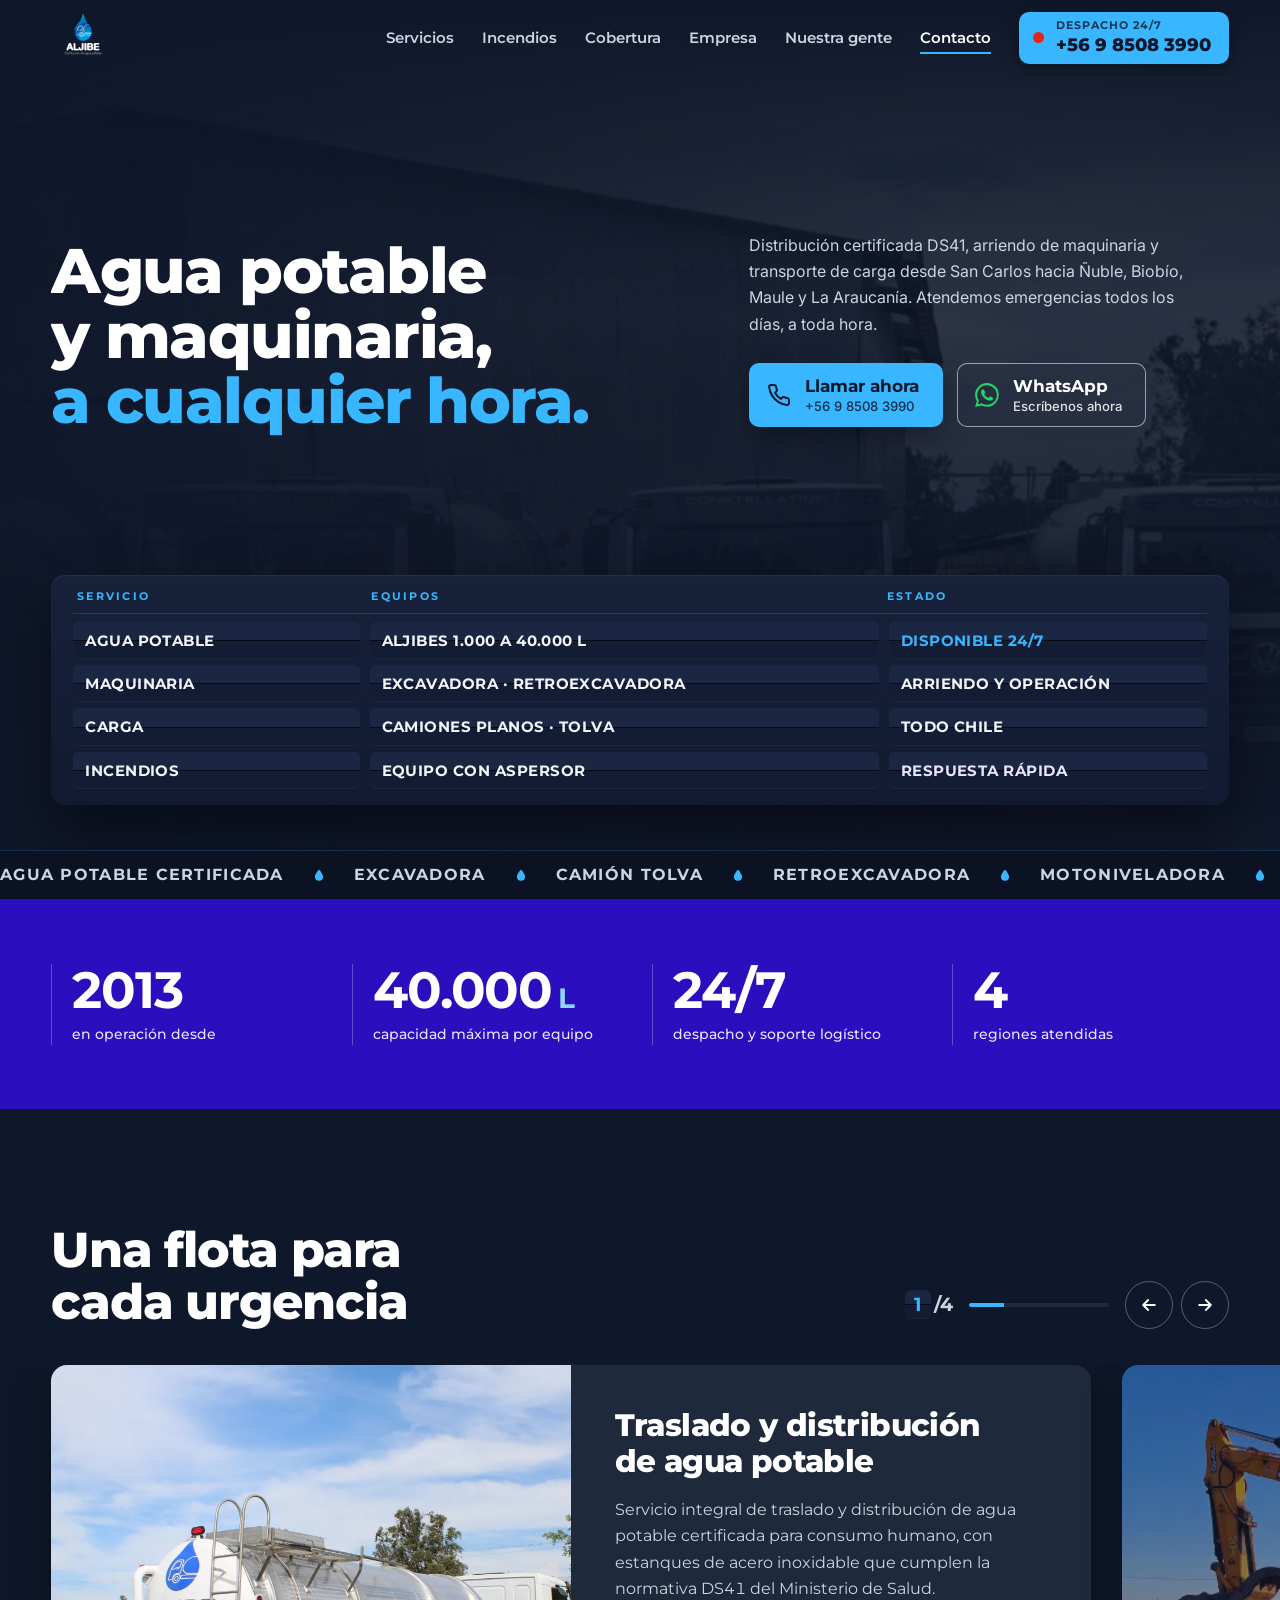
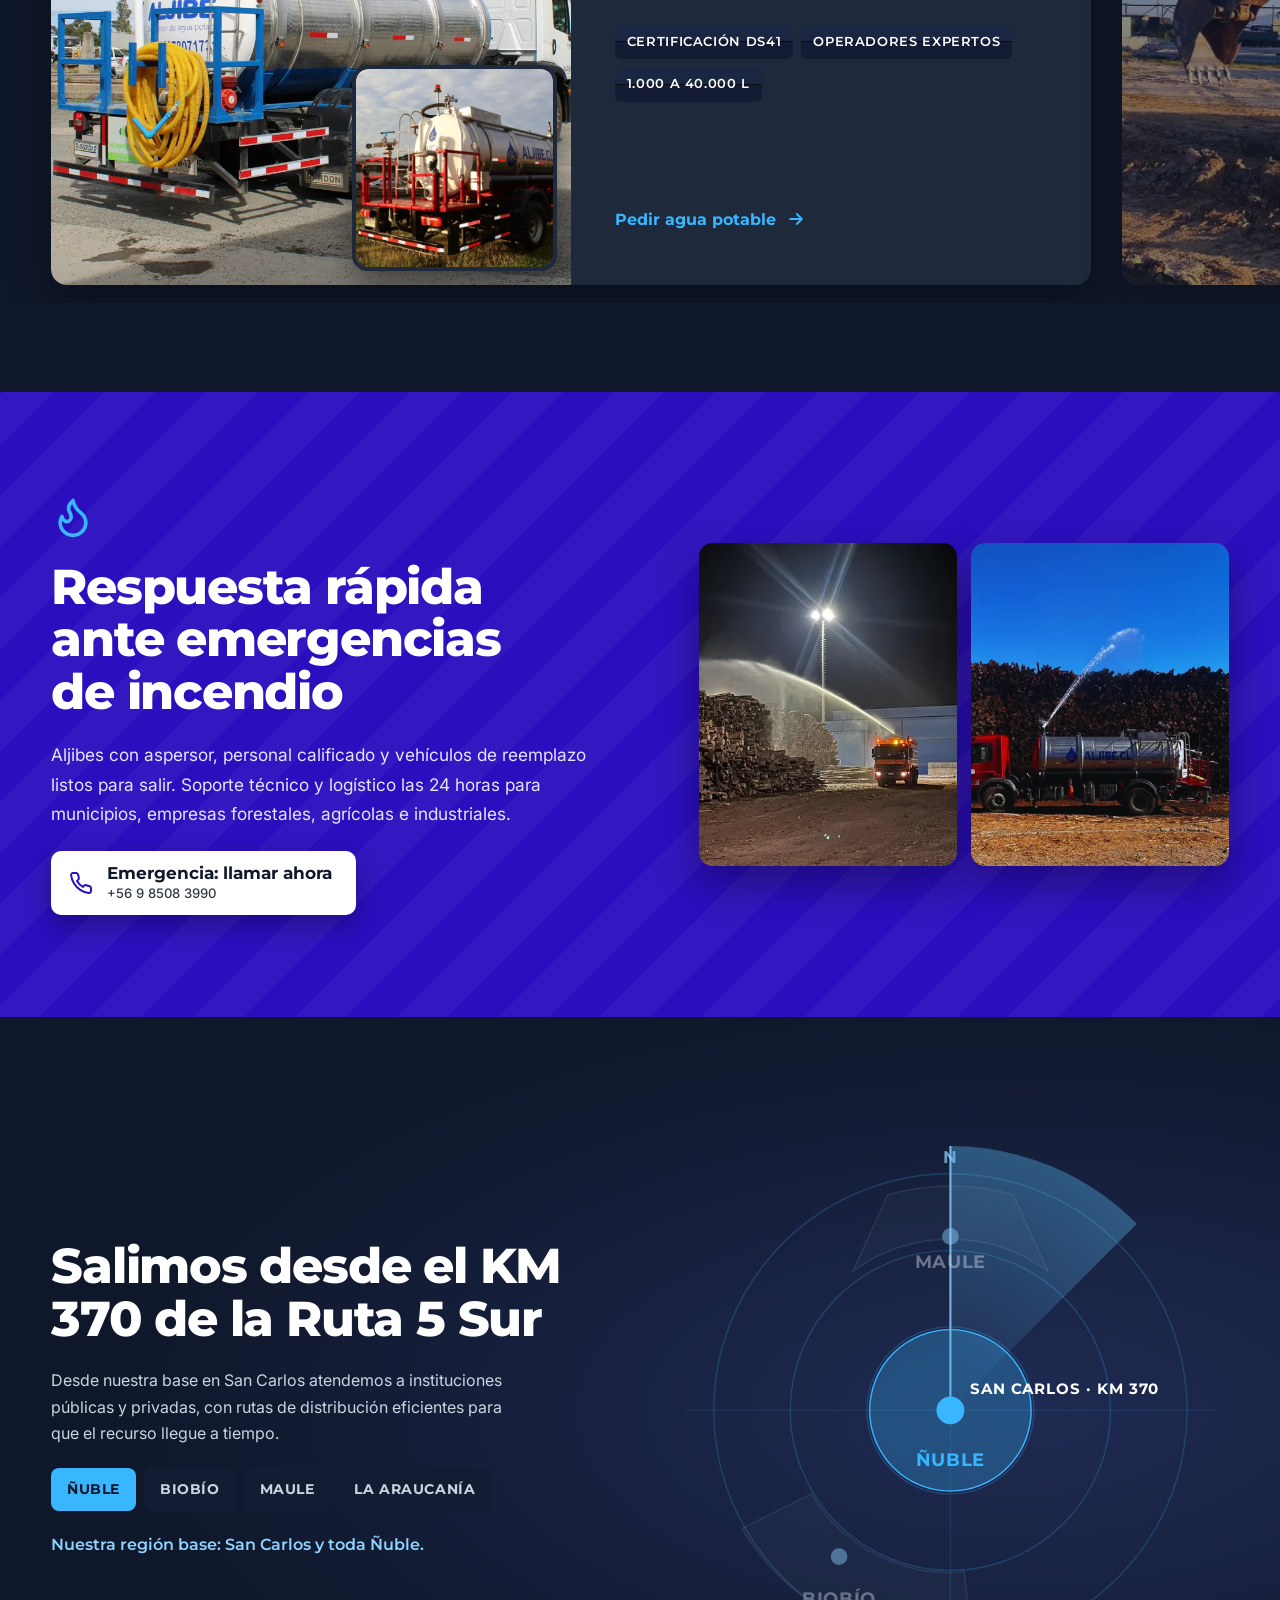
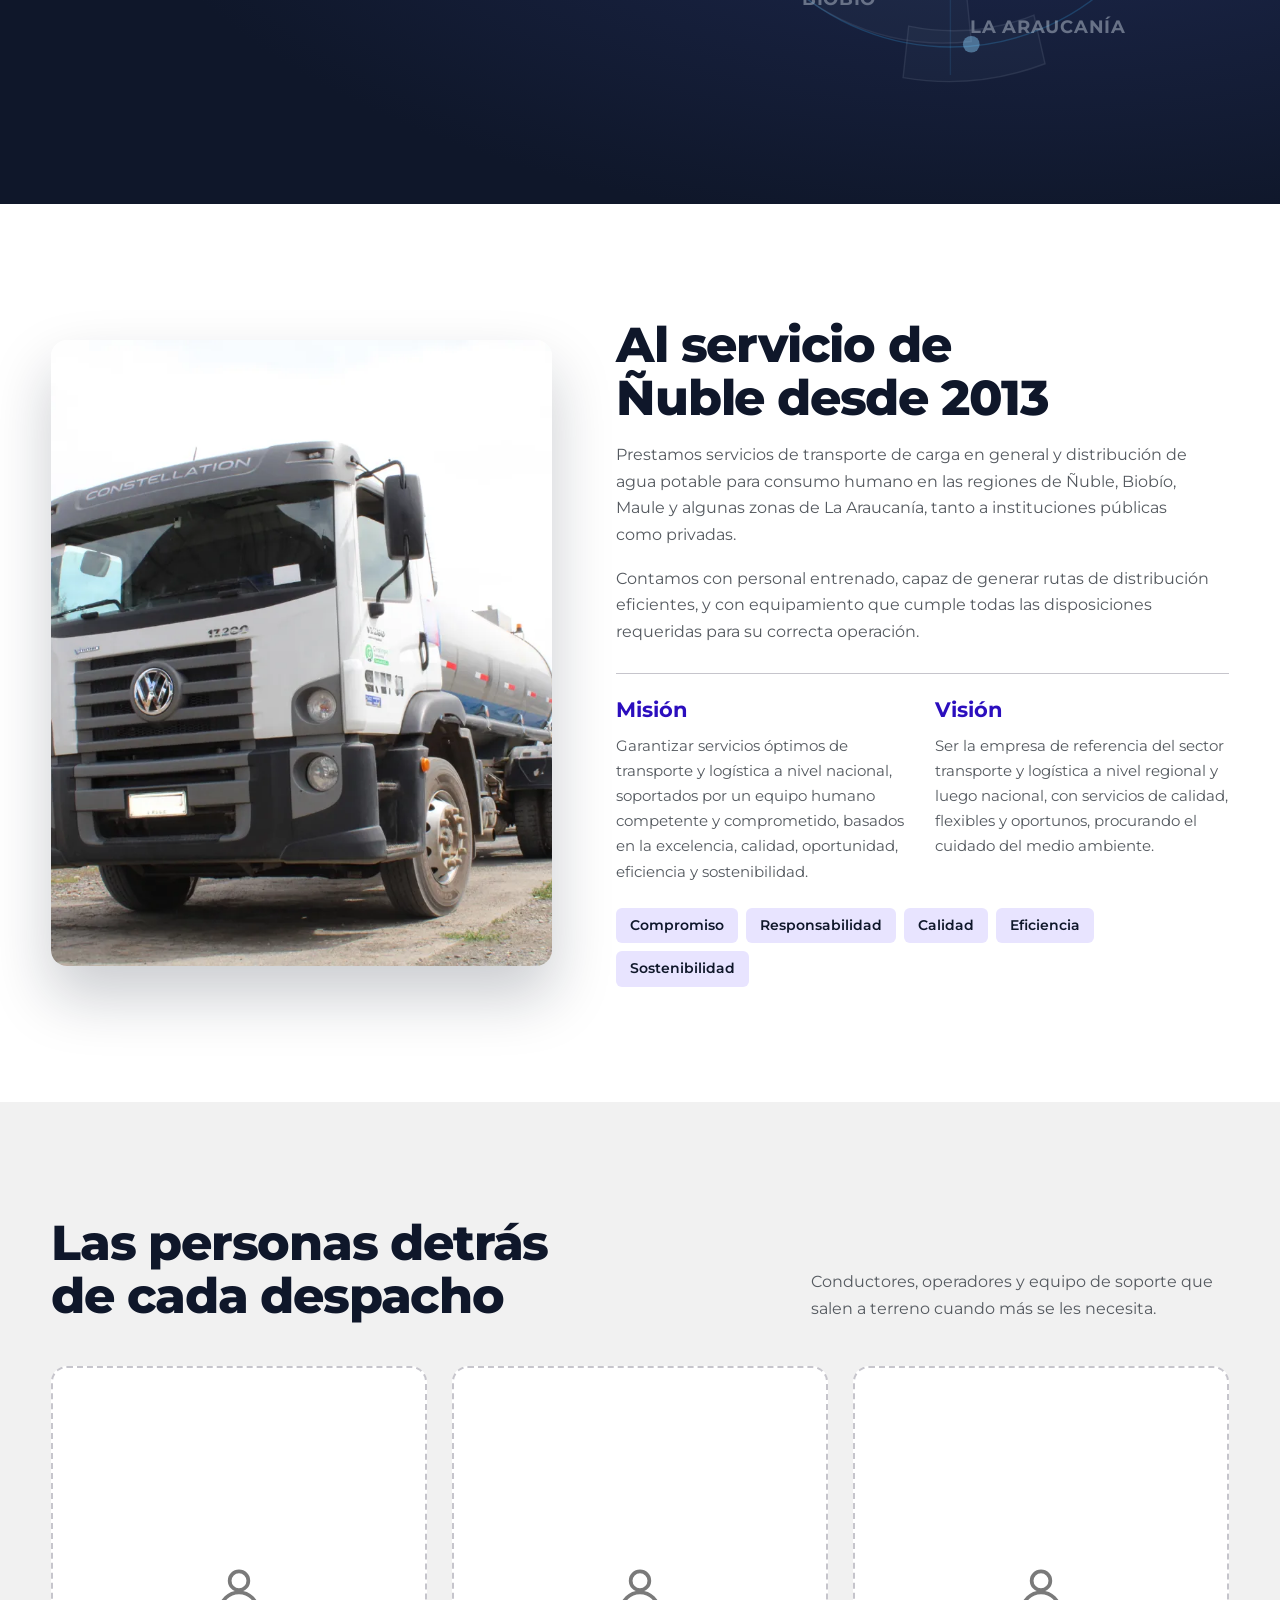
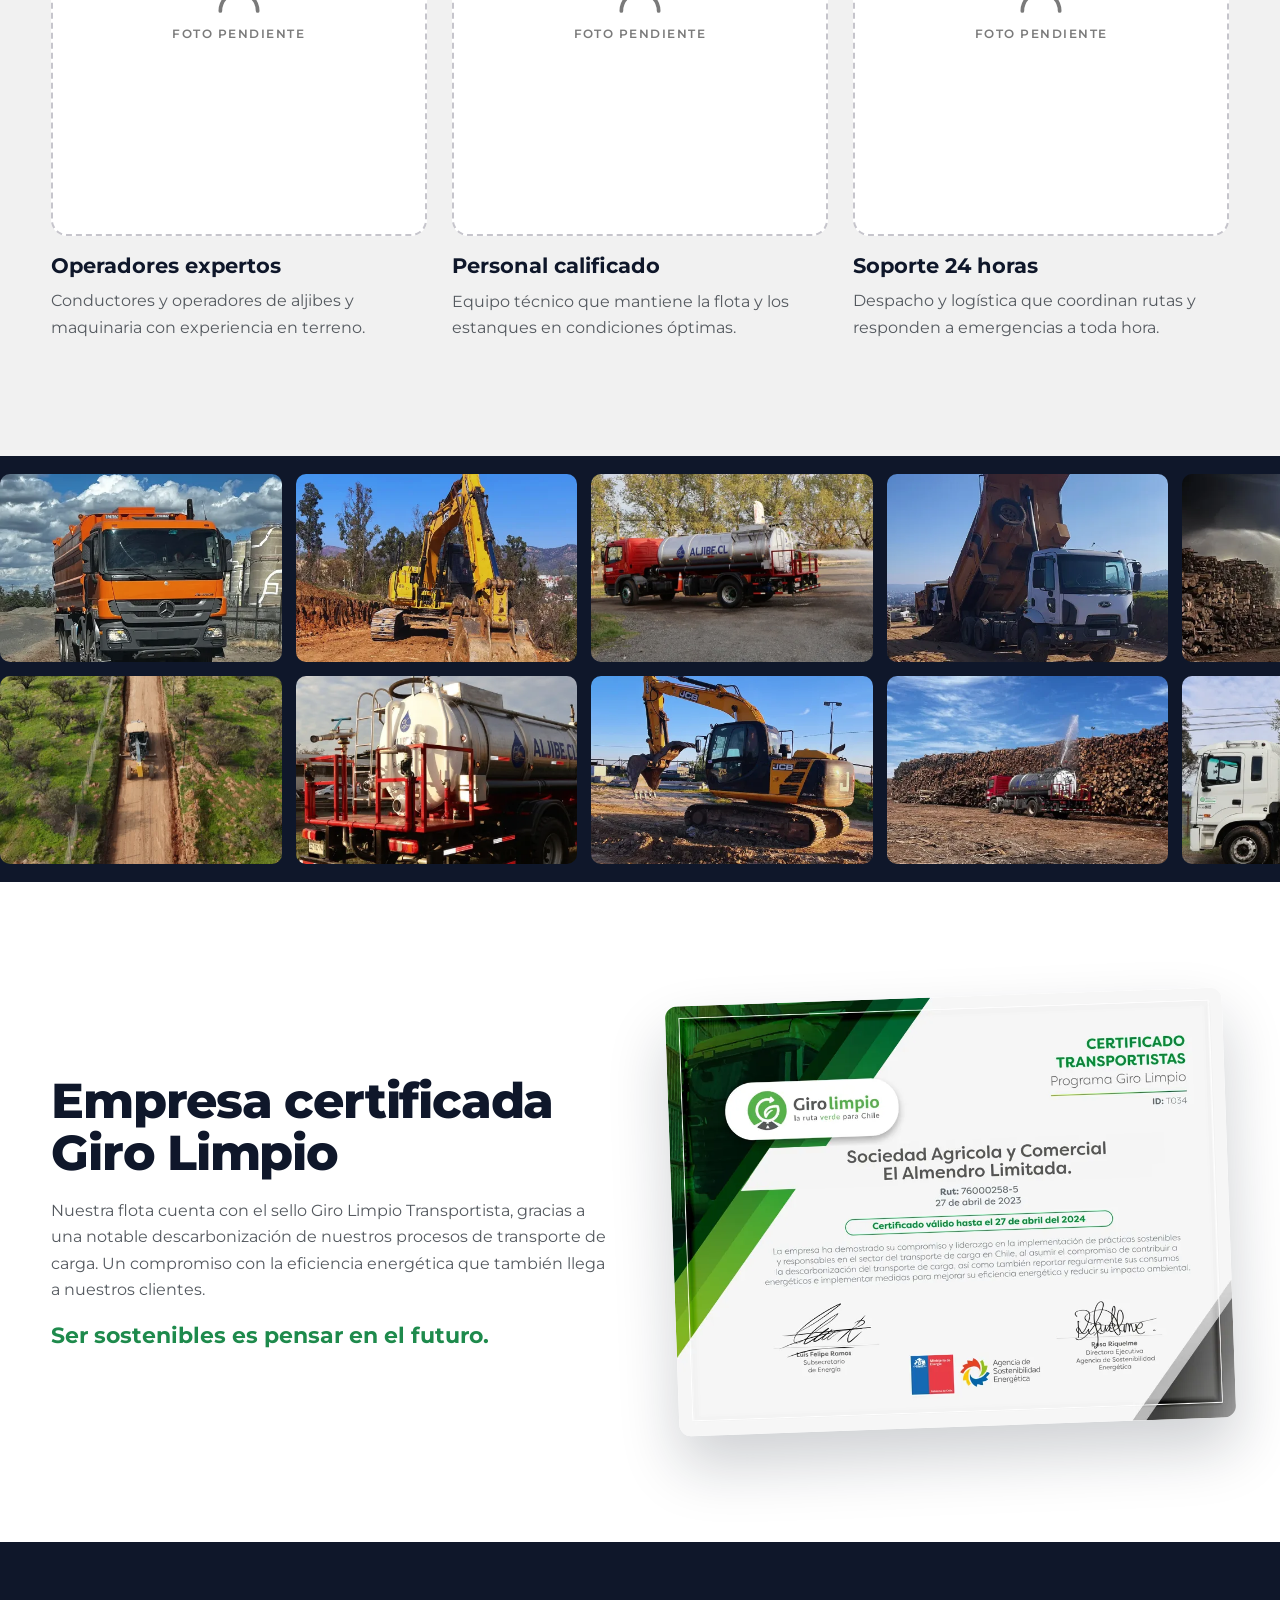
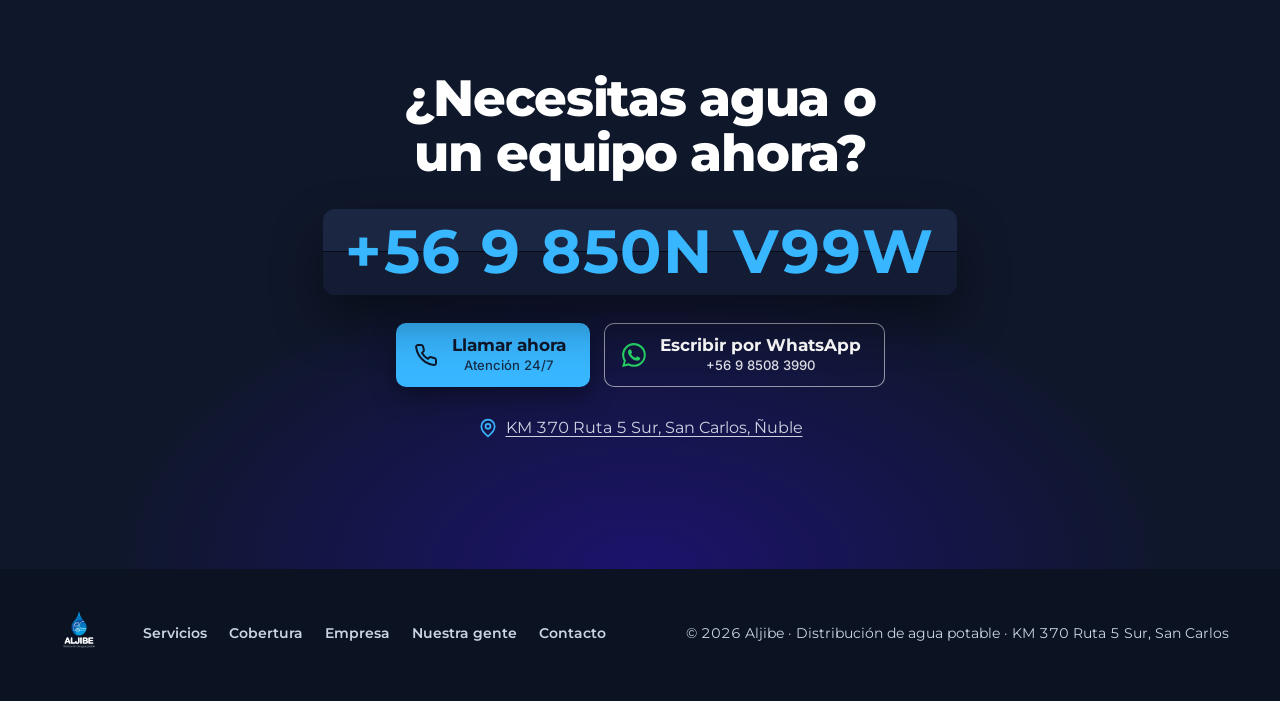
==== index.html @ 66184866 "Sitio Aljibe: rediseño dinámico listo para Cloudflare Co-Authored-By: Claude Opus 5.5 <noreply@anthr" ====
<!doctype html>
<html lang="es-CL">
<head>
  <meta charset="utf-8">
  <meta name="viewport" content="width=device-width, initial-scale=1">
  <title>Aljibe · Agua potable y maquinaria 24/7 · San Carlos, Ñuble</title>
  <meta name="description" content="Distribución de agua potable certificada DS41 en aljibes de 1.000 a 40.000 litros, arriendo de maquinaria, transporte de carga y respuesta ante incendios. Despacho 24/7: +56 9 8508 3990.">
  <meta name="theme-color" content="#0f172a">
  <link rel="icon" href="img/favicon.png" type="image/png">
  <meta property="og:title" content="Aljibe · Agua potable y maquinaria 24/7">
  <meta property="og:description" content="Agua potable certificada DS41, maquinaria y transporte de carga. Ñuble, Biobío, Maule y La Araucanía. Llámanos 24/7.">
  <link rel="canonical" href="https://aljibe.cl/">
  <meta property="og:url" content="https://aljibe.cl/">
  <meta property="og:image" content="https://aljibe.cl/img/flota.webp">
  <meta property="og:locale" content="es_CL">
  <meta property="og:type" content="website">
  <link rel="preconnect" href="https://fonts.googleapis.com">
  <link rel="preconnect" href="https://fonts.gstatic.com" crossorigin>
  <link href="https://fonts.googleapis.com/css2?family=Inter:wght@400;500;600&family=Montserrat:wght@400;500;600;700;800&display=swap" rel="stylesheet">
  <link rel="stylesheet" href="css/styles.css">
  <script src="js/early.js"></script>
  <script type="application/ld+json">
  {
    "@context": "https://schema.org",
    "@type": "LocalBusiness",
    "name": "Aljibe",
    "description": "Distribución de agua potable, arriendo de maquinaria y transporte de carga.",
    "telephone": "+56985083990",
    "openingHours": "Mo-Su 00:00-23:59",
    "address": {"@type": "PostalAddress", "streetAddress": "KM 370 Ruta 5 Sur", "addressLocality": "San Carlos", "addressRegion": "Ñuble", "addressCountry": "CL"},
    "areaServed": ["Ñuble", "Biobío", "Maule", "La Araucanía"],
    "url": "https://aljibe.cl/"
  }
  </script>
</head>
<body>
  <a class="skip" href="#servicios">Saltar al contenido</a>

  <svg width="0" height="0" style="position:absolute" aria-hidden="true">
    <symbol id="i-phone" viewBox="0 0 24 24"><path d="M22 16.9v3a2 2 0 0 1-2.2 2 19.8 19.8 0 0 1-8.6-3.1 19.5 19.5 0 0 1-6-6A19.8 19.8 0 0 1 2.1 4.2 2 2 0 0 1 4.1 2h3a2 2 0 0 1 2 1.7c.1 1 .4 1.9.7 2.8a2 2 0 0 1-.5 2.1L8 9.9a16 16 0 0 0 6 6l1.3-1.3a2 2 0 0 1 2.1-.4c.9.3 1.8.6 2.8.7a2 2 0 0 1 1.7 2z" fill="none" stroke="currentColor" stroke-width="2" stroke-linecap="round" stroke-linejoin="round"/></symbol>
    <symbol id="i-wa" viewBox="0 0 24 24"><path fill="currentColor" d="M17.5 14.4c-.3-.1-1.8-.9-2-1-.3-.1-.5-.1-.7.1-.2.3-.8 1-.9 1.2-.2.2-.3.2-.6.1-.3-.1-1.3-.5-2.4-1.5-.9-.8-1.5-1.8-1.7-2.1-.2-.3 0-.5.1-.6l.4-.5c.2-.2.2-.3.3-.5.1-.2 0-.4 0-.5l-.9-2.2c-.2-.6-.5-.5-.7-.5h-.6c-.2 0-.5.1-.8.4-.3.3-1 1-1 2.5s1.1 2.9 1.2 3.1c.1.2 2.1 3.2 5.1 4.5.7.3 1.3.5 1.7.6.7.2 1.4.2 1.9.1.6-.1 1.8-.7 2-1.4.3-.7.3-1.3.2-1.4-.1-.1-.3-.2-.6-.4zM12 21.8a9.8 9.8 0 0 1-5-1.4l-.4-.2-3.7 1 1-3.6-.2-.4a9.8 9.8 0 1 1 8.3 4.6zm8.4-18.2A11.8 11.8 0 0 0 1.8 17.9L.1 24l6.3-1.6A11.8 11.8 0 0 0 23.8 12c0-3.2-1.2-6.1-3.4-8.4z"/></symbol>
    <symbol id="i-drop" viewBox="0 0 24 24"><path d="M12 2.7s-7 7.6-7 12.3a7 7 0 0 0 14 0c0-4.7-7-12.3-7-12.3z" fill="currentColor"/></symbol>
    <symbol id="i-arrow" viewBox="0 0 24 24"><path d="M5 12h14M13 6l6 6-6 6" fill="none" stroke="currentColor" stroke-width="2.2" stroke-linecap="round" stroke-linejoin="round"/></symbol>
    <symbol id="i-pin" viewBox="0 0 24 24"><path d="M20 10c0 6-8 12-8 12s-8-6-8-12a8 8 0 0 1 16 0z" fill="none" stroke="currentColor" stroke-width="2"/><circle cx="12" cy="10" r="3" fill="none" stroke="currentColor" stroke-width="2"/></symbol>
    <symbol id="i-flame" viewBox="0 0 24 24"><path d="M8.5 14.5A2.5 2.5 0 0 0 11 12c0-1.4-.5-2-1-3-1.1-2.1-.2-4 2-6 .5 2.5 2 4.9 4 6.5 2 1.6 3 3.5 3 5.5a7 7 0 1 1-14 0c0-1.2.4-2.3 1-3.3.4 1.4 1.5 2.8 2.5 2.8z" fill="none" stroke="currentColor" stroke-width="2" stroke-linejoin="round"/></symbol>
    <symbol id="i-menu" viewBox="0 0 24 24"><path d="M3 6h18M3 12h18M3 18h18" fill="none" stroke="currentColor" stroke-width="2.2" stroke-linecap="round"/></symbol>
    <symbol id="i-user" viewBox="0 0 24 24"><circle cx="12" cy="8" r="4" fill="none" stroke="currentColor" stroke-width="1.6"/><path d="M4 21a8 8 0 0 1 16 0" fill="none" stroke="currentColor" stroke-width="1.6" stroke-linecap="round"/></symbol>
  </svg>

  <!-- Barra superior -->
  <header class="topbar" id="top">
    <div class="topbar__in">
      <a class="brand" href="#top" aria-label="Aljibe, inicio">
        <img src="img/logo-blanco.png" alt="Aljibe · Distribución de agua potable" width="92" height="92">
      </a>
      <nav class="nav" id="nav" aria-label="Principal">
        <a href="#servicios">Servicios</a>
        <a href="#incendios">Incendios</a>
        <a href="#cobertura">Cobertura</a>
        <a href="#empresa">Empresa</a>
        <a href="#equipo">Nuestra gente</a>
        <a href="#contacto">Contacto</a>
      </nav>
      <a class="dispatch" href="tel:+56985083990">
        <span class="beacon" aria-hidden="true"></span>
        <span class="dispatch__txt"><small>Despacho 24/7</small><strong>+56 9 8508 3990</strong></span>
        <svg class="dispatch__ico" aria-hidden="true"><use href="#i-phone"/></svg>
      </a>
      <button class="menu-btn" aria-expanded="false" aria-controls="nav" aria-label="Abrir menú"><svg aria-hidden="true"><use href="#i-menu"/></svg></button>
    </div>
  </header>

  <main>
    <!-- HERO: tablero de despacho -->
    <section class="hero" aria-labelledby="hero-title">
      <div class="hero__bg" aria-hidden="true"><img src="img/flota.webp" alt="" fetchpriority="high"></div>
      <div class="hero__in">
        <h1 id="hero-title" class="hero__title">
          <span class="line">Agua potable</span>
          <span class="line">y maquinaria,</span>
          <span class="line line--lit">a cualquier hora.</span>
        </h1>
        <div class="hero__side">
          <p class="hero__lead">Distribución certificada DS41, arriendo de maquinaria y transporte de carga desde San Carlos hacia Ñuble, Biobío, Maule y La Araucanía. Atendemos emergencias todos los días, a toda hora.</p>
          <div class="hero__cta">
            <a class="btn btn--call" href="tel:+56985083990"><svg aria-hidden="true"><use href="#i-phone"/></svg><span>Llamar ahora<small>+56 9 8508 3990</small></span></a>
            <a class="btn btn--wa" href="https://wa.me/56985083990?text=Hola%20Aljibe%2C%20necesito%20agua%20potable%20con%20urgencia." target="_blank" rel="noopener"><svg aria-hidden="true"><use href="#i-wa"/></svg><span>WhatsApp<small>Escríbenos ahora</small></span></a>
          </div>
        </div>

        <div class="board" data-board>
          <div class="board__head" aria-hidden="true">
            <span>Servicio</span><span>Equipos</span><span>Estado</span>
          </div>
          <table class="board__table">
            <caption class="sr-only">Servicios de Aljibe y su disponibilidad</caption>
            <thead class="sr-only"><tr><th scope="col">Servicio</th><th scope="col">Equipos</th><th scope="col">Estado</th></tr></thead>
            <tbody>
              <tr>
                <th scope="row"><span class="flap" data-flap>Agua potable</span></th>
                <td><span class="flap" data-flap data-cycle="Aljibes 1.000 a 40.000 L|Certificación DS41 Minsal|Operadores expertos">Aljibes 1.000 a 40.000 L</span></td>
                <td><span class="flap flap--lit" data-flap>Disponible 24/7</span></td>
              </tr>
              <tr>
                <th scope="row"><span class="flap" data-flap>Maquinaria</span></th>
                <td><span class="flap" data-flap data-cycle="Excavadora · Retroexcavadora|Motoniveladora · Minicargador|Camión tolva">Excavadora · Retroexcavadora</span></td>
                <td><span class="flap" data-flap>Arriendo y operación</span></td>
              </tr>
              <tr>
                <th scope="row"><span class="flap" data-flap>Carga</span></th>
                <td><span class="flap" data-flap data-cycle="Camiones planos · Tolva|Camionetas|Maquinaria en general">Camiones planos · Tolva</span></td>
                <td><span class="flap" data-flap>Todo Chile</span></td>
              </tr>
              <tr>
                <th scope="row"><span class="flap" data-flap>Incendios</span></th>
                <td><span class="flap" data-flap data-cycle="Equipo con aspersor|Vehículos de reemplazo|Soporte 24 horas">Equipo con aspersor</span></td>
                <td><span class="flap flap--fire" data-flap>Respuesta rápida</span></td>
              </tr>
            </tbody>
          </table>
        </div>
      </div>

      <div class="ticker" aria-hidden="true">
        <div class="ticker__track">
          <span>Agua potable certificada</span><svg><use href="#i-drop"/></svg>
          <span>Excavadora</span><svg><use href="#i-drop"/></svg>
          <span>Camión tolva</span><svg><use href="#i-drop"/></svg>
          <span>Retroexcavadora</span><svg><use href="#i-drop"/></svg>
          <span>Motoniveladora</span><svg><use href="#i-drop"/></svg>
          <span>Minicargador</span><svg><use href="#i-drop"/></svg>
          <span>Camiones planos</span><svg><use href="#i-drop"/></svg>
          <span>Equipo con aspersor</span><svg><use href="#i-drop"/></svg>
          <span>Giro Limpio</span><svg><use href="#i-drop"/></svg>
        </div>
      </div>
    </section>

    <!-- Cifras -->
    <section class="figures" aria-label="Aljibe en cifras">
      <div class="figures__in">
        <div class="fig"><span class="fig__num" data-count="2013" data-plain>2013</span><span class="fig__lbl">en operación desde</span></div>
        <div class="fig"><span class="fig__num"><span data-count="40000">40.000</span><em>L</em></span><span class="fig__lbl">capacidad máxima por equipo</span></div>
        <div class="fig"><span class="fig__num">24/7</span><span class="fig__lbl">despacho y soporte logístico</span></div>
        <div class="fig"><span class="fig__num" data-count="4">4</span><span class="fig__lbl">regiones atendidas</span></div>
      </div>
    </section>

    <!-- Servicios: carrusel automático -->
    <section class="services" id="servicios" aria-labelledby="svc-title" aria-roledescription="carrusel">
      <div class="services__pin">
        <div class="services__top">
          <h2 id="svc-title" class="h2">Una flota para cada urgencia</h2>
          <div class="services__progress">
            <span class="services__count" aria-hidden="true"><b class="flap flap--count" data-svc-now>1</b>/4</span>
            <span class="services__bar" aria-hidden="true"><i data-svc-bar></i></span>
            <span class="services__arrows">
              <button type="button" data-svc-prev aria-label="Servicio anterior"><svg aria-hidden="true"><use href="#i-arrow"/></svg></button>
              <button type="button" data-svc-next aria-label="Servicio siguiente"><svg aria-hidden="true"><use href="#i-arrow"/></svg></button>
            </span>
          </div>
        </div>
        <div class="services__viewport" tabindex="0" aria-label="Servicios, se desplazan automáticamente">
          <div class="services__track" data-track>

            <article class="svc">
              <div class="svc__media">
                <img src="img/aljibe-acero.webp" alt="Camión aljibe con estanque de acero inoxidable" loading="lazy" width="900" height="900">
                <img class="svc__inset" src="img/aljibe-rojo.webp" alt="Camión aljibe rojo de Aljibe" loading="lazy" width="500" height="500">
              </div>
              <div class="svc__body">
                <h3 class="svc__title">Traslado y distribución de agua potable</h3>
                <p>Servicio integral de traslado y distribución de agua potable certificada para consumo humano, con estanques de acero inoxidable que cumplen la normativa DS41 del Ministerio de Salud.</p>
                <ul class="chips">
                  <li>Certificación DS41</li><li>Operadores expertos</li><li>1.000 a 40.000 L</li>
                </ul>
                <a class="svc__cta" href="https://wa.me/56985083990?text=Hola%20Aljibe%2C%20necesito%20cotizar%20distribuci%C3%B3n%20de%20agua%20potable." target="_blank" rel="noopener">Pedir agua potable <svg aria-hidden="true"><use href="#i-arrow"/></svg></a>
              </div>
            </article>

            <article class="svc">
              <div class="svc__media">
                <img src="img/retroexcavadora.webp" alt="Excavadora JCB trabajando en terreno" loading="lazy" width="500" height="500">
                <img class="svc__inset" src="img/motoniveladora.webp" alt="Motoniveladora en camino de tierra" loading="lazy" width="500" height="500">
              </div>
              <div class="svc__body">
                <h3 class="svc__title">Servicio de maquinaria</h3>
                <p>Arriendo, mantención y operación de maquinaria especializada para procesos productivos, agrícolas e industriales, con equipos modernos y personal calificado.</p>
                <ul class="chips">
                  <li>Excavadora</li><li>Camión tolva</li><li>Retroexcavadora</li><li>Motoniveladora</li><li>Minicargador</li>
                </ul>
                <a class="svc__cta" href="https://wa.me/56985083990?text=Hola%20Aljibe%2C%20quiero%20cotizar%20arriendo%20de%20maquinaria." target="_blank" rel="noopener">Cotizar maquinaria <svg aria-hidden="true"><use href="#i-arrow"/></svg></a>
              </div>
            </article>

            <article class="svc">
              <div class="svc__media">
                <img src="img/camion-plano.webp" alt="Camión plano blanco" loading="lazy" width="500" height="500">
                <img class="svc__inset" src="img/camion-tolva.webp" alt="Camión tolva descargando" loading="lazy" width="500" height="500">
              </div>
              <div class="svc__body">
                <h3 class="svc__title">Transporte de carga</h3>
                <p>Transportamos variedad de carga dentro del territorio nacional y arrendamos equipos para tu operación.</p>
                <ul class="chips">
                  <li>Camiones planos</li><li>Camión tolva</li><li>Camionetas</li><li>Maquinaria en general</li>
                </ul>
                <a class="svc__cta" href="https://wa.me/56985083990?text=Hola%20Aljibe%2C%20necesito%20cotizar%20transporte%20de%20carga." target="_blank" rel="noopener">Cotizar transporte <svg aria-hidden="true"><use href="#i-arrow"/></svg></a>
              </div>
            </article>

            <article class="svc">
              <div class="svc__media">
                <img src="img/aspersor-dia.webp" alt="Aljibe con aspersor regando acopio de madera" loading="lazy" width="500" height="500">
                <img class="svc__inset" src="img/camino-aereo.webp" alt="Vista aérea de camino rural humectado" loading="lazy" width="500" height="500">
              </div>
              <div class="svc__body">
                <h3 class="svc__title">Servicios industriales, agrícolas y forestales</h3>
                <p>Servicio a nivel industrial, agrícola y forestal, con equipo adecuado a la necesidad de cada empresa y soporte técnico y logístico las 24 horas.</p>
                <ul class="chips">
                  <li>Equipo con aspersor</li><li>Personal calificado</li><li>Vehículos de reemplazo</li><li>Soporte 24 h</li>
                </ul>
                <a class="svc__cta" href="https://wa.me/56985083990?text=Hola%20Aljibe%2C%20quiero%20cotizar%20un%20servicio%20industrial%2Fagr%C3%ADcola%2Fforestal." target="_blank" rel="noopener">Cotizar servicio <svg aria-hidden="true"><use href="#i-arrow"/></svg></a>
              </div>
            </article>

          </div>
        </div>
      </div>
    </section>

    <!-- Incendios -->
    <section class="fire" id="incendios" aria-labelledby="fire-title">
      <div class="fire__in">
        <div class="fire__copy">
          <svg class="fire__ico" aria-hidden="true"><use href="#i-flame"/></svg>
          <h2 id="fire-title" class="fire__title">Respuesta rápida ante emergencias de incendio</h2>
          <p>Aljibes con aspersor, personal calificado y vehículos de reemplazo listos para salir. Soporte técnico y logístico las 24 horas para municipios, empresas forestales, agrícolas e industriales.</p>
          <a class="btn btn--light" href="tel:+56985083990"><svg aria-hidden="true"><use href="#i-phone"/></svg><span>Emergencia: llamar ahora<small>+56 9 8508 3990</small></span></a>
        </div>
        <figure class="fire__media">
          <img src="img/aspersor-noche.webp" alt="Aljibe con aspersor trabajando de noche sobre acopio forestal" loading="lazy" width="500" height="500">
          <img src="img/aljibe-riego.webp" alt="Aljibe rojo con cañón de agua en acopio de madera" loading="lazy" width="500" height="500">
        </figure>
      </div>
    </section>

    <!-- Cobertura -->
    <section class="coverage" id="cobertura" aria-labelledby="cov-title">
      <div class="coverage__in">
        <div class="coverage__copy">
          <h2 id="cov-title" class="h2">Salimos desde el KM 370 de la Ruta 5 Sur</h2>
          <p class="coverage__lead">Desde nuestra base en San Carlos atendemos a instituciones públicas y privadas, con rutas de distribución eficientes para que el recurso llegue a tiempo.</p>
          <div class="regions" role="tablist" aria-label="Regiones">
            <button role="tab" aria-selected="true" data-region="nuble">Ñuble</button>
            <button role="tab" aria-selected="false" data-region="biobio">Biobío</button>
            <button role="tab" aria-selected="false" data-region="maule">Maule</button>
            <button role="tab" aria-selected="false" data-region="araucania">La Araucanía</button>
          </div>
          <p class="region-note" data-region-note aria-live="polite">Nuestra región base: San Carlos y toda Ñuble.</p>
        </div>
        <div class="radar" aria-hidden="true">
          <svg viewBox="-200 -200 400 400">
            <defs>
              <radialGradient id="sweep-g" cx="0" cy="0" r="1" gradientUnits="userSpaceOnUse" gradientTransform="scale(190)">
                <stop offset="0" stop-color="#5cc3ff" stop-opacity=".0"/>
                <stop offset="1" stop-color="#5cc3ff" stop-opacity=".35"/>
              </radialGradient>
            </defs>
            <circle class="ring" r="60"/><circle class="ring" r="115"/><circle class="ring" r="170"/>
            <path class="axis" d="M-190 0H190M0-190V190"/>
            <text class="compass" x="0" y="-178">N</text>
            <g class="sweep"><path d="M0 0 L0 -190 A190 190 0 0 1 134 -134 Z" fill="url(#sweep-g)"/><line x1="0" y1="0" x2="0" y2="-190"/></g>
            <g class="zone" data-zone="nuble"><circle class="zone__area" r="58"/><text x="0" y="40">Ñuble</text></g>
            <g class="zone" data-zone="maule"><path class="zone__area" d="M-70 -95 A118 118 0 0 1 70 -95 L45 -150 A170 170 0 0 0 -45 -150Z" transform="translate(0 -5)"/><circle class="blip" cx="0" cy="-125" r="6"/><text x="0" y="-102">Maule</text></g>
            <g class="zone" data-zone="biobio"><path class="zone__area" d="M-100 60 A116 116 0 0 0 10 116 L15 166 A170 170 0 0 1 -150 85Z"/><circle class="blip" cx="-80" cy="105" r="6"/><text x="-80" y="140">Biobío</text></g>
            <g class="zone" data-zone="araucania"><path class="zone__area" d="M-30 155 A158 158 0 0 0 60 147 L68 182 A195 195 0 0 1 -34 192Z"/><circle class="blip" cx="15" cy="168" r="6"/><text x="70" y="160" text-anchor="start">La Araucanía</text></g>
            <g class="base"><circle r="9"/><circle class="base__pulse" r="9"/></g>
            <text class="base__lbl" x="14" y="-12" text-anchor="start">San Carlos · KM 370</text>
          </svg>
        </div>
      </div>
    </section>

    <!-- Empresa -->
    <section class="company" id="empresa" aria-labelledby="co-title">
      <div class="company__in">
        <div class="company__media">
          <img src="img/aljibe-frente.webp" alt="Camión aljibe Volkswagen con estanque de acero" loading="lazy" width="900" height="900">
        </div>
        <div class="company__copy">
          <h2 id="co-title" class="h2 h2--ink">Al servicio de Ñuble desde 2013</h2>
          <p>Prestamos servicios de transporte de carga en general y distribución de agua potable para consumo humano en las regiones de Ñuble, Biobío, Maule y algunas zonas de La Araucanía, tanto a instituciones públicas como privadas.</p>
          <p>Contamos con personal entrenado, capaz de generar rutas de distribución eficientes, y con equipamiento que cumple todas las disposiciones requeridas para su correcta operación.</p>
          <div class="mv">
            <div><h3>Misión</h3><p>Garantizar servicios óptimos de transporte y logística a nivel nacional, soportados por un equipo humano competente y comprometido, basados en la excelencia, calidad, oportunidad, eficiencia y sostenibilidad.</p></div>
            <div><h3>Visión</h3><p>Ser la empresa de referencia del sector transporte y logística a nivel regional y luego nacional, con servicios de calidad, flexibles y oportunos, procurando el cuidado del medio ambiente.</p></div>
          </div>
          <ul class="values" aria-label="Valores">
            <li>Compromiso</li><li>Responsabilidad</li><li>Calidad</li><li>Eficiencia</li><li>Sostenibilidad</li>
          </ul>
        </div>
      </div>
    </section>

    <!-- Nuestra gente -->
    <section class="people" id="equipo" aria-labelledby="ppl-title">
      <div class="people__in">
        <div class="people__head">
          <h2 id="ppl-title" class="h2 h2--ink">Las personas detrás de cada despacho</h2>
          <p>Conductores, operadores y equipo de soporte que salen a terreno cuando más se les necesita.</p>
        </div>
        <div class="people__grid">
          <article class="person">
            <div class="person__photo" role="img" aria-label="Fotografía pendiente"><svg aria-hidden="true"><use href="#i-user"/></svg><span>Foto pendiente</span></div>
            <h3>Operadores expertos</h3>
            <p>Conductores y operadores de aljibes y maquinaria con experiencia en terreno.</p>
          </article>
          <article class="person">
            <div class="person__photo" role="img" aria-label="Fotografía pendiente"><svg aria-hidden="true"><use href="#i-user"/></svg><span>Foto pendiente</span></div>
            <h3>Personal calificado</h3>
            <p>Equipo técnico que mantiene la flota y los estanques en condiciones óptimas.</p>
          </article>
          <article class="person">
            <div class="person__photo" role="img" aria-label="Fotografía pendiente"><svg aria-hidden="true"><use href="#i-user"/></svg><span>Foto pendiente</span></div>
            <h3>Soporte 24 horas</h3>
            <p>Despacho y logística que coordinan rutas y responden a emergencias a toda hora.</p>
          </article>
        </div>
      </div>
    </section>

    <!-- Galería en movimiento -->
    <section class="reel" aria-label="Nuestra flota en terreno">
      <div class="reel__row" data-dir="left">
        <div class="reel__track">
          <img src="img/aljibe-naranjo.webp" alt="Camión aljibe naranjo" loading="lazy" width="500" height="500">
          <img src="img/excavadora.webp" alt="Excavadora amarilla en faena" loading="lazy" width="500" height="500">
          <img src="img/aljibe-lateral.webp" alt="Aljibe rojo de perfil" loading="lazy" width="500" height="500">
          <img src="img/camion-tolva.webp" alt="Camión tolva" loading="lazy" width="500" height="500">
          <img src="img/aspersor-noche.webp" alt="Aljibe trabajando de noche" loading="lazy" width="500" height="500">
          <img src="img/motoniveladora.webp" alt="Motoniveladora" loading="lazy" width="500" height="500">
        </div>
      </div>
      <div class="reel__row" data-dir="right">
        <div class="reel__track">
          <img src="img/camino-aereo.webp" alt="Camino rural visto desde el aire" loading="lazy" width="500" height="500">
          <img src="img/aljibe-rojo.webp" alt="Aljibe rojo con logo Aljibe" loading="lazy" width="500" height="500">
          <img src="img/retroexcavadora.webp" alt="Retroexcavadora JCB" loading="lazy" width="500" height="500">
          <img src="img/aspersor-dia.webp" alt="Aspersor sobre acopio de madera" loading="lazy" width="500" height="500">
          <img src="img/camion-plano.webp" alt="Camión plano" loading="lazy" width="500" height="500">
          <img src="img/aljibe-riego.webp" alt="Aljibe con cañón de agua" loading="lazy" width="500" height="500">
        </div>
      </div>
    </section>

    <!-- Sostenibilidad -->
    <section class="green" aria-labelledby="green-title">
      <div class="green__in">
        <div class="green__copy">
          <h2 id="green-title" class="h2 h2--ink">Empresa certificada Giro Limpio</h2>
          <p>Nuestra flota cuenta con el sello Giro Limpio Transportista, gracias a una notable descarbonización de nuestros procesos de transporte de carga. Un compromiso con la eficiencia energética que también llega a nuestros clientes.</p>
          <p class="green__quote">Ser sostenibles es pensar en el futuro.</p>
        </div>
        <figure class="green__cert">
          <img src="img/certificado-giro-limpio.webp" alt="Certificado Transportistas del programa Giro Limpio" loading="lazy" width="1000" height="772">
        </figure>
      </div>
    </section>

    <!-- Contacto final -->
    <section class="close" id="contacto" aria-labelledby="close-title">
      <div class="close__in">
        <h2 id="close-title" class="close__title">¿Necesitas agua o un equipo ahora?</h2>
        <a class="phoneboard" href="tel:+56985083990" aria-label="Llamar al +56 9 8508 3990">
          <span class="flap" data-flap data-on-view>+56 9 8508 3990</span>
        </a>
        <div class="close__cta">
          <a class="btn btn--call" href="tel:+56985083990"><svg aria-hidden="true"><use href="#i-phone"/></svg><span>Llamar ahora<small>Atención 24/7</small></span></a>
          <a class="btn btn--wa" href="https://wa.me/56985083990?text=Hola%20Aljibe%2C%20necesito%20informaci%C3%B3n." target="_blank" rel="noopener"><svg aria-hidden="true"><use href="#i-wa"/></svg><span>Escribir por WhatsApp<small>+56 9 8508 3990</small></span></a>
        </div>
        <p class="close__addr"><svg aria-hidden="true"><use href="#i-pin"/></svg><a href="https://www.google.com/maps/search/?api=1&query=KM+370+Ruta+5+Sur+San+Carlos+Chile" target="_blank" rel="noopener">KM 370 Ruta 5 Sur, San Carlos, Ñuble</a></p>
      </div>
    </section>
  </main>

  <footer class="footer">
    <div class="footer__in">
      <img src="img/logo-blanco.png" alt="Aljibe" width="72" height="72" loading="lazy">
      <nav aria-label="Pie de página">
        <a href="#servicios">Servicios</a><a href="#cobertura">Cobertura</a><a href="#empresa">Empresa</a><a href="#equipo">Nuestra gente</a><a href="#contacto">Contacto</a>
      </nav>
      <p>© <span data-year>2026</span> Aljibe · Distribución de agua potable · KM 370 Ruta 5 Sur, San Carlos</p>
    </div>
  </footer>

  <!-- Contacto fijo -->
  <div class="dock" role="group" aria-label="Contacto rápido">
    <a class="dock__call" href="tel:+56985083990"><svg aria-hidden="true"><use href="#i-phone"/></svg>Llamar 24/7</a>
    <a class="dock__wa" href="https://wa.me/56985083990?text=Hola%20Aljibe%2C%20necesito%20ayuda." target="_blank" rel="noopener"><svg aria-hidden="true"><use href="#i-wa"/></svg>WhatsApp</a>
  </div>
  <a class="wa-float" href="https://wa.me/56985083990?text=Hola%20Aljibe%2C%20necesito%20ayuda." target="_blank" rel="noopener" aria-label="Escribir por WhatsApp"><svg aria-hidden="true"><use href="#i-wa"/></svg></a>

  <script src="js/main.js" defer></script>
</body>
</html>
---- css/styles.css ----
/* Aljibe · Central de despacho (paleta y tipografía alineadas a transportesnazar.cl) */
:root {
  --night: #0f172a;
  --night-2: #1e293b;
  --night-3: #1f2a52;
  --tile: #131c33;
  --tile-hi: #1b2742;
  --hinge: #070b18;
  --water: #38b6ff;
  --water-hi: #8fd4ff;
  --water-deep: #2b0ebe;
  --beacon: #38b6ff;
  --beacon-hi: #6cc8ff;
  --on-beacon: #0f172a;
  --lav: #e8e4ff;
  --wa: #25d366;
  --steel: #ffffff;
  --steel-2: #f1f1f1;
  --steel-3: #c6c5cc;
  --ink: #0f172a;
  --ink-2: #54595f;
  --paper-text: #cbd5e1;
  --white: #ffffff;

  --f-head: "Montserrat", system-ui, sans-serif;
  --f-body: "Montserrat", system-ui, sans-serif;
  --f-alt: "Inter", system-ui, sans-serif;

  --ease-out: cubic-bezier(.16, 1, .3, 1);
  --gutter: clamp(16px, 4vw, 56px);
  --max: 1320px;
  --topbar-h: 76px;
  --track-pad: max(var(--gutter), calc((100vw - var(--max)) / 2 + var(--gutter)));
}

*, *::before, *::after { box-sizing: border-box; }
html { scroll-behavior: smooth; scroll-padding-top: calc(var(--topbar-h) + 12px); -webkit-text-size-adjust: 100%; }
body {
  margin: 0;
  background: var(--night);
  color: var(--white);
  font: 400 1rem/1.65 var(--f-body);
  font-variant-numeric: tabular-nums;
  -webkit-font-smoothing: antialiased;
  overflow-x: clip;
}
img { display: block; max-width: 100%; height: auto; }
svg { width: 1em; height: 1em; flex: none; }
a { color: inherit; text-underline-offset: .2em; }
h1, h2, h3 { margin: 0; text-wrap: balance; }
p { margin: 0; text-wrap: pretty; }
::selection { background: var(--water); color: var(--on-beacon); }
:focus-visible { outline: 3px solid var(--water); outline-offset: 3px; border-radius: 4px; }
html { scrollbar-color: var(--water-deep) var(--night); }
::-webkit-scrollbar { width: 12px; height: 12px; }
::-webkit-scrollbar-track { background: var(--night); }
::-webkit-scrollbar-thumb { background: var(--night-2); border: 3px solid var(--night); border-radius: 8px; }
::-webkit-scrollbar-thumb:hover { background: var(--water-deep); }

.sr-only { position: absolute !important; width: 1px; height: 1px; overflow: hidden; clip: rect(0 0 0 0); white-space: nowrap; }
.skip { position: absolute; left: 12px; top: -60px; z-index: 100; background: var(--water); color: var(--on-beacon); padding: 10px 16px; font-weight: 700; border-radius: 6px; }
.skip:focus { top: 12px; }

/* ---------- Topbar ---------- */
.topbar {
  position: fixed; inset: 0 0 auto; z-index: 50;
  transition: background-color .3s var(--ease-out), box-shadow .3s var(--ease-out);
}
.topbar.is-solid { background: rgb(15 23 42 / .95); box-shadow: 0 8px 24px rgb(0 0 0 / .35); backdrop-filter: blur(10px); }
.topbar__in {
  max-width: var(--max); margin: 0 auto; height: var(--topbar-h);
  padding: 0 var(--gutter); display: flex; align-items: center; gap: 28px;
}
.brand img { width: 64px; height: 64px; object-fit: contain; }
.nav { display: flex; gap: 28px; margin-left: auto; font: 600 .95rem/1 var(--f-head); }
.nav a { text-decoration: none; color: var(--paper-text); padding: 8px 0; position: relative; transition: color .2s; }
.nav a::after { content: ""; position: absolute; left: 0; right: 0; bottom: 0; height: 2px; background: var(--water); transform: scaleX(0); transform-origin: left; transition: transform .3s var(--ease-out); }
.nav a:hover, .nav a.is-active { color: var(--white); }
.nav a:hover::after, .nav a.is-active::after { transform: scaleX(1); }

.dispatch {
  display: flex; align-items: center; gap: 12px; text-decoration: none;
  background: var(--water); color: var(--on-beacon);
  padding: 9px 18px 9px 14px; border-radius: 10px;
  box-shadow: 0 6px 16px rgb(0 0 0 / .35);
  transition: transform .2s var(--ease-out), box-shadow .2s, background-color .2s;
}
.dispatch:hover { transform: translateY(-1px); background: var(--beacon-hi); box-shadow: 0 10px 24px rgb(0 0 0 / .45); }
.dispatch__txt { display: flex; flex-direction: column; line-height: 1; }
.dispatch__txt small { font: 700 .66rem/1 var(--f-head); letter-spacing: .1em; text-transform: uppercase; opacity: .8; }
.dispatch__txt strong { font: 800 1.12rem/1.1 var(--f-head); margin-top: 4px; }
.dispatch__ico { display: none; width: 22px; height: 22px; }
.beacon { width: 11px; height: 11px; border-radius: 50%; background: #e0261b; box-shadow: 0 0 0 0 rgb(224 38 27 / .6); animation: beacon 1.6s infinite; }
@keyframes beacon { 0% { box-shadow: 0 0 0 0 rgb(224 38 27 / .55); } 70% { box-shadow: 0 0 0 10px rgb(224 38 27 / 0); } 100% { box-shadow: 0 0 0 0 rgb(224 38 27 / 0); } }

.menu-btn { display: none; margin-left: 4px; background: none; border: 0; color: var(--white); width: 44px; height: 44px; padding: 10px; border-radius: 8px; cursor: pointer; }
.menu-btn svg { width: 24px; height: 24px; }

/* ---------- Buttons ---------- */
.btn {
  display: inline-flex; align-items: center; gap: 14px; text-decoration: none;
  padding: 14px 24px 14px 18px; border-radius: 10px; min-height: 64px;
  font: 700 1.05rem/1 var(--f-head);
  transition: transform .2s var(--ease-out), box-shadow .2s, background-color .2s;
}
.btn svg { width: 24px; height: 24px; }
.btn span { display: flex; flex-direction: column; gap: 5px; }
.btn small { font: 500 .82rem/1 var(--f-alt); opacity: .85; }
.btn:hover { transform: translateY(-2px); }
.btn:active { transform: translateY(0) scale(.98); }
.btn--call { background: var(--water); color: var(--on-beacon); box-shadow: 0 10px 24px rgb(0 0 0 / .35); }
.btn--call:hover { background: var(--beacon-hi); box-shadow: 0 14px 30px rgb(0 0 0 / .45); }
.btn--wa { background: transparent; color: var(--white); box-shadow: inset 0 0 0 1px rgb(255 255 255 / .55); }
.btn--wa svg { color: var(--wa); }
.btn--wa:hover { background: rgb(37 211 102 / .12); box-shadow: inset 0 0 0 1px var(--wa); }
.btn--light { background: var(--white); color: var(--ink); box-shadow: 0 10px 26px rgb(0 0 0 / .3); }
.btn--light svg { color: var(--water-deep); }
.btn--light:hover { background: var(--lav); }

/* ---------- Hero ---------- */
.hero { position: relative; min-height: 100svh; padding-top: calc(var(--topbar-h) + clamp(24px, 6vh, 64px)); display: flex; flex-direction: column; isolation: isolate; overflow: hidden; }
.hero__bg { position: absolute; inset: 0; z-index: -1; }
.hero__bg img { width: 100%; height: 100%; object-fit: cover; object-position: 50% 60%; filter: grayscale(.3) contrast(1.05); opacity: .35; transform-origin: 50% 70%; animation: drift 28s var(--ease-out) both; }
.hero__bg::after { content: ""; position: absolute; inset: 0; background:
  linear-gradient(180deg, var(--night) 0%, rgb(15 23 42 / .5) 35%, rgb(15 23 42 / .7) 70%, var(--night) 100%),
  linear-gradient(90deg, rgb(15 23 42 / .92) 0%, rgb(15 23 42 / .2) 72%); }
@keyframes drift { from { transform: scale(1.14) translateX(-2%); } to { transform: scale(1.02) translateX(0); } }

.hero__in {
  width: 100%; max-width: var(--max); margin: 0 auto; padding: 0 var(--gutter) clamp(28px, 5vh, 56px);
  display: grid; grid-template-columns: minmax(0, 1.35fr) minmax(0, 1fr); column-gap: clamp(24px, 4vw, 64px); row-gap: clamp(28px, 4.5vh, 48px);
  align-items: end; flex: 1;
}
.hero__title { font: 800 clamp(2.5rem, 4.9vw, 4.9rem)/1.04 var(--f-head); letter-spacing: -.025em; }
.hero__title .line { display: block; }
.hero__title .line--lit { color: var(--water); }
.hero__side { display: grid; gap: 26px; padding-bottom: 6px; }
.hero__lead { font: 400 clamp(1rem, 1.25vw, 1.15rem)/1.65 var(--f-alt); color: var(--paper-text); max-width: 46ch; }
.hero__cta { display: flex; flex-wrap: wrap; gap: 14px; }

/* line entrance */
.js .hero__title .line { clip-path: inset(0 0 100% 0); transform: translateY(.3em); animation: lineIn .9s var(--ease-out) forwards; }
.js .hero__title .line:nth-child(2) { animation-delay: .12s; }
.js .hero__title .line:nth-child(3) { animation-delay: .24s; }
@keyframes lineIn { to { clip-path: inset(0 0 -12% 0); transform: none; } }

/* ---------- Split-flap board ---------- */
.board {
  grid-column: 1 / -1;
  background: linear-gradient(180deg, #17213a, #111a30);
  border-radius: 14px; padding: 14px clamp(12px, 2vw, 22px) 16px;
  box-shadow: 0 30px 60px rgb(0 0 0 / .45), inset 0 1px 0 rgb(255 255 255 / .06);
  position: relative;
}
.board__head, .board__table tr { display: grid; grid-template-columns: minmax(0, .9fr) minmax(0, 1.6fr) minmax(0, 1fr); gap: 10px; }
.board__head { padding: 2px 4px 10px; font: 700 .7rem/1 var(--f-head); letter-spacing: .2em; text-transform: uppercase; color: var(--water); border-bottom: 1px solid rgb(56 182 255 / .2); margin-bottom: 8px; }
.board__table { width: 100%; border-collapse: collapse; display: block; }
.board__table tbody { display: grid; gap: 6px; }
.board__table th, .board__table td { padding: 0; text-align: left; font-weight: inherit; display: block; min-width: 0; }

.flap {
  display: flex; flex-wrap: nowrap; overflow: hidden;
  font: 700 clamp(.85rem, 1.2vw, 1.12rem)/1 var(--f-head); text-transform: uppercase; letter-spacing: .03em;
  color: #f1f5f9;
  background: linear-gradient(180deg, var(--tile-hi) 0 calc(50% - .5px), var(--hinge) calc(50% - .5px) calc(50% + .5px), var(--tile) calc(50% + .5px));
  border-radius: 6px; padding: 11px 12px;
  box-shadow: inset 0 -1px 0 rgb(255 255 255 / .04);
  position: relative; white-space: nowrap;
}
.flap--lit { color: var(--water); }
.flap--fire { color: var(--lav); }
.flap .ch { display: inline-block; min-width: .25em; white-space: pre; transform-origin: 50% 52%; }
.flap .ch.is-flip { animation: flip .09s linear; }
@keyframes flip { 0% { transform: rotateX(0); filter: brightness(1); } 50% { transform: rotateX(80deg); filter: brightness(.55); } 100% { transform: rotateX(0); filter: brightness(1); } }

/* ---------- Ticker ---------- */
.ticker { position: relative; border-top: 1px solid rgb(56 182 255 / .18); border-bottom: 1px solid rgb(56 182 255 / .18); background: rgb(11 18 34 / .7); overflow: hidden; padding: 16px 0; }
.ticker__track { display: flex; align-items: center; gap: 28px; width: max-content; animation: marquee 38s linear infinite; font: 700 1rem/1 var(--f-head); text-transform: uppercase; letter-spacing: .08em; color: var(--paper-text); }
.ticker__track svg { color: var(--water); width: 14px; height: 14px; }
@keyframes marquee { to { transform: translateX(-50%); } }

/* ---------- Figures ---------- */
.figures { background: var(--water-deep); position: relative; overflow: hidden; }
.figures__in { max-width: var(--max); margin: 0 auto; padding: clamp(36px, 6vw, 64px) var(--gutter); display: grid; grid-template-columns: repeat(4, minmax(0, 1fr)); gap: 24px; position: relative; }
.fig { display: grid; gap: 10px; border-left: 1px solid rgb(255 255 255 / .25); padding-left: 20px; }
.fig__num { font: 700 clamp(2.2rem, 4vw, 3.6rem)/1 var(--f-head); letter-spacing: -.02em; color: var(--white); display: flex; align-items: baseline; gap: 6px; }
.fig__num em { font-style: normal; font-size: .55em; color: var(--water-hi); }
.fig__lbl { font: 500 .9rem/1.35 var(--f-head); color: var(--lav); }

/* ---------- Headings ---------- */
.h2 { font: 800 clamp(2rem, 3.8vw, 3.4rem)/1.08 var(--f-head); letter-spacing: -.025em; }
.h2--ink { color: var(--ink); }

/* ---------- Services (carrusel automático) ---------- */
.services { position: relative; background: var(--night); padding: clamp(64px, 9vw, 120px) 0 clamp(56px, 7vw, 96px); }
.services__top { width: 100%; max-width: var(--max); margin: 0 auto 36px; padding: 0 var(--gutter); display: flex; align-items: end; justify-content: space-between; gap: 24px; }
.services__top .h2 { max-width: 15ch; }
.services__progress { display: flex; align-items: center; gap: 16px; font: 700 1.2rem/1 var(--f-head); color: var(--paper-text); }
.services__count { display: inline-flex; align-items: baseline; }
.services__bar { width: 140px; height: 4px; border-radius: 2px; background: var(--night-2); overflow: hidden; }
.services__bar i { display: block; height: 100%; width: 100%; background: var(--water); transform-origin: left; transform: scaleX(.25); transition: transform .6s var(--ease-out); }
.services__arrows { display: flex; gap: 8px; }
.services__arrows button {
  width: 48px; height: 48px; border-radius: 50%; border: 1px solid rgb(255 255 255 / .3); background: transparent; color: var(--white);
  display: grid; place-items: center; cursor: pointer; transition: background-color .2s, border-color .2s, color .2s;
}
.services__arrows button:hover { background: var(--water-deep); border-color: var(--water-deep); }
.services__arrows svg { width: 20px; height: 20px; }
.services__arrows button:first-child svg { transform: scaleX(-1); }
.services__viewport { position: relative; overflow-x: auto; scroll-snap-type: x mandatory; scroll-padding-left: var(--track-pad); scrollbar-width: none; overscroll-behavior-x: contain; }
.services__viewport::-webkit-scrollbar { display: none; }
.services__track { display: flex; width: max-content; gap: clamp(16px, 2.4vw, 32px); padding: 0 var(--gutter) 18px var(--track-pad); }

.svc {
  flex: 0 0 min(86vw, 1040px); scroll-snap-align: start;
  display: grid; grid-template-columns: minmax(0, 1fr) minmax(0, 1fr);
  background: var(--night-2); border-radius: 16px; overflow: hidden;
  box-shadow: 0 18px 40px rgb(0 0 0 / .35);
  min-height: min(64vh, 520px);
  opacity: .55; transition: opacity .6s var(--ease-out);
}
.svc.is-current { opacity: 1; }
.svc__media { position: relative; overflow: hidden; background: var(--tile); }
.svc__media > img:first-child { width: 100%; height: 100%; object-fit: cover; transform: scale(1.08); transition: transform 1.2s var(--ease-out); }
.svc.is-current .svc__media > img:first-child { transform: scale(1); }
.svc__inset { position: absolute; right: 18px; bottom: 18px; width: 38%; aspect-ratio: 1; object-fit: cover; border-radius: 12px; box-shadow: 0 16px 34px rgb(0 0 0 / .5); outline: 4px solid var(--night-2); }
.svc__body { padding: clamp(24px, 3.4vw, 48px); display: flex; flex-direction: column; gap: 18px; }
.svc__title { font: 800 clamp(1.5rem, 2.4vw, 2.2rem)/1.15 var(--f-head); letter-spacing: -.02em; }
.svc__body p { color: var(--paper-text); max-width: 52ch; }
.chips { list-style: none; margin: 4px 0 0; padding: 0; display: flex; flex-wrap: wrap; gap: 8px; }
.chips li { font: 600 .8rem/1 var(--f-head); text-transform: uppercase; letter-spacing: .05em; background: linear-gradient(180deg, var(--tile-hi) 0 calc(50% - .5px), var(--hinge) calc(50% - .5px) calc(50% + .5px), var(--tile) calc(50% + .5px)); padding: 11px 12px; border-radius: 6px; }
.svc__cta { margin-top: auto; display: inline-flex; align-items: center; gap: 10px; align-self: flex-start; text-decoration: none; font: 700 .98rem/1 var(--f-head); color: var(--water); padding: 12px 0; }
.svc__cta svg { width: 20px; height: 20px; transition: transform .25s var(--ease-out); }
.svc__cta:hover svg { transform: translateX(6px); }

/* ---------- Fire band ---------- */
.fire { background: var(--water-deep); color: var(--white); position: relative; overflow: hidden; }
.fire::before { content: ""; position: absolute; inset: -50% -10%; background: repeating-linear-gradient(-45deg, transparent 0 36px, rgb(255 255 255 / .04) 36px 72px); pointer-events: none; }
.fire__in { position: relative; max-width: var(--max); margin: 0 auto; padding: clamp(56px, 8vw, 104px) var(--gutter); display: grid; grid-template-columns: minmax(0, 1.1fr) minmax(0, 1fr); gap: clamp(28px, 5vw, 72px); align-items: center; }
.fire__copy { display: grid; gap: 22px; justify-items: start; }
.fire__ico { width: 44px; height: 44px; color: var(--water); }
.fire__title { font: 800 clamp(2rem, 3.8vw, 3.3rem)/1.08 var(--f-head); letter-spacing: -.025em; }
.fire__copy p { font: 400 1.08rem/1.7 var(--f-alt); max-width: 50ch; color: var(--lav); }
.fire__media { margin: 0; display: grid; grid-template-columns: 1fr 1fr; gap: 14px; }
.fire__media img { border-radius: 14px; aspect-ratio: 4/5; object-fit: cover; width: 100%; box-shadow: 0 18px 40px rgb(0 0 0 / .35); }
.fire__media img:nth-child(2) { transform: translateY(36px); }

/* ---------- Coverage / radar ---------- */
.coverage { background: radial-gradient(120% 90% at 80% 50%, var(--night-3) 0%, var(--night) 60%); }
.coverage__in { max-width: var(--max); margin: 0 auto; padding: clamp(64px, 9vw, 120px) var(--gutter); display: grid; grid-template-columns: minmax(0, 1fr) minmax(0, 1fr); gap: clamp(32px, 5vw, 80px); align-items: center; }
.coverage__copy { display: grid; gap: 22px; }
.coverage__lead { font-family: var(--f-alt); color: var(--paper-text); max-width: 48ch; }
.regions { display: flex; flex-wrap: wrap; gap: 8px; }
.regions button {
  font: 700 .9rem/1 var(--f-head); text-transform: uppercase; letter-spacing: .04em;
  color: var(--paper-text); background: var(--tile); border: 0; border-radius: 8px; padding: 14px 16px; cursor: pointer;
  transition: background-color .2s, color .2s;
}
.regions button:hover { color: var(--white); background: var(--tile-hi); }
.regions button[aria-selected="true"] { color: var(--on-beacon); background: var(--water); }
.region-note { font: 600 1rem/1.5 var(--f-head); color: var(--water-hi); min-height: 3em; }

.radar svg { width: 100%; height: auto; max-width: 560px; margin: 0 auto; display: block; overflow: visible; }
.radar .ring { fill: none; stroke: rgb(56 182 255 / .22); stroke-width: 1; }
.radar .axis { stroke: rgb(56 182 255 / .12); stroke-width: 1; }
.radar .compass { fill: var(--water-hi); font: 700 12px var(--f-head); text-anchor: middle; opacity: .7; }
.radar .sweep { transform-origin: 0 0; animation: sweep 6s linear infinite; }
.radar .sweep line { stroke: var(--water-hi); stroke-width: 1.5; opacity: .8; }
@keyframes sweep { to { transform: rotate(360deg); } }
.zone__area { fill: rgb(148 163 184 / .1); stroke: rgb(148 163 184 / .35); stroke-width: 1; transition: fill .35s, stroke .35s, opacity .35s; }
.zone text { fill: var(--paper-text); font: 700 13px var(--f-head); text-transform: uppercase; letter-spacing: .04em; text-anchor: middle; transition: fill .3s, opacity .3s; }
.blip { fill: var(--water-hi); }
.zone.is-on .zone__area { fill: rgb(56 182 255 / .28); stroke: var(--water); }
.zone.is-on text { fill: var(--water); }
.zone.is-on .blip { fill: var(--water); animation: blip 1.4s ease-out infinite; transform-box: fill-box; transform-origin: center; }
.zone.is-dim { opacity: .45; }
@keyframes blip { 0% { transform: scale(1); } 50% { transform: scale(1.6); } 100% { transform: scale(1); } }
.base circle { fill: var(--water); }
.base__pulse { fill: none !important; stroke: var(--water); stroke-width: 2; transform-origin: 0 0; animation: pulse 2.2s ease-out infinite; }
@keyframes pulse { from { transform: scale(1); opacity: .9; } to { transform: scale(5); opacity: 0; } }
.base__lbl { fill: var(--white); font: 700 11px var(--f-head); letter-spacing: .06em; text-transform: uppercase; }

/* ---------- Light sections ---------- */
.company, .people, .green { color: var(--ink); background-color: var(--steel); }
.company__in { max-width: var(--max); margin: 0 auto; padding: clamp(64px, 9vw, 120px) var(--gutter); display: grid; grid-template-columns: minmax(0, .9fr) minmax(0, 1.1fr); gap: clamp(32px, 5vw, 80px); align-items: center; }
.company__media { position: relative; }
.company__media img { border-radius: 16px; width: 100%; aspect-ratio: 4/5; object-fit: cover; box-shadow: 0 30px 60px rgb(15 23 42 / .22); }
.company__copy { display: grid; gap: 18px; }
.company__copy > p { color: var(--ink-2); max-width: 62ch; }
.mv { display: grid; grid-template-columns: 1fr 1fr; gap: 24px; margin-top: 10px; padding-top: 24px; border-top: 1px solid var(--steel-3); }
.mv h3 { font: 700 1.3rem/1.2 var(--f-head); color: var(--water-deep); margin-bottom: 10px; }
.mv p { color: var(--ink-2); font-size: .95rem; }
.values { list-style: none; padding: 0; margin: 6px 0 0; display: flex; flex-wrap: wrap; gap: 8px; }
.values li { font: 600 .85rem/1 var(--f-head); background: var(--lav); color: var(--ink); padding: 11px 14px; border-radius: 6px; }

/* ---------- People ---------- */
.people { background-color: var(--steel-2); }
.people__in { max-width: var(--max); margin: 0 auto; padding: clamp(64px, 9vw, 120px) var(--gutter); }
.people__head { display: flex; justify-content: space-between; align-items: end; gap: 32px; margin-bottom: 44px; }
.people__head .h2 { max-width: 16ch; }
.people__head p { color: var(--ink-2); max-width: 38ch; }
.people__grid { display: grid; grid-template-columns: repeat(3, minmax(0, 1fr)); gap: clamp(16px, 2vw, 28px); }
.person { display: grid; gap: 10px; align-content: start; }
.person__photo {
  aspect-ratio: 4/5; border-radius: 16px; margin-bottom: 8px;
  display: grid; place-content: center; justify-items: center; gap: 10px;
  background: var(--white);
  border: 2px dashed var(--steel-3);
  color: #7a7a7a;
  font: 600 .78rem/1 var(--f-head); letter-spacing: .12em; text-transform: uppercase;
  transition: border-color .3s, background-color .3s;
}
.person__photo svg { width: 56px; height: 56px; }
.person:hover .person__photo { border-color: var(--water-deep); background: var(--lav); }
.person h3 { font: 700 1.3rem/1.2 var(--f-head); }
.person p { color: var(--ink-2); max-width: 36ch; }

/* ---------- Reel (photo marquee) ---------- */
.reel { background: var(--ink); padding: 18px 0; display: grid; gap: 14px; overflow: hidden; }
.reel__row { overflow: hidden; }
.reel__track { display: flex; gap: 14px; width: max-content; animation: marquee 60s linear infinite; }
.reel__row[data-dir="right"] .reel__track { animation-direction: reverse; animation-duration: 70s; }
.reel__track img { width: clamp(180px, 22vw, 300px); aspect-ratio: 3/2; object-fit: cover; border-radius: 10px; filter: saturate(.9); transition: filter .3s; }
.reel:hover .reel__track { animation-play-state: paused; }
.reel__track img:hover { filter: saturate(1.15); }

/* ---------- Green ---------- */
.green__in { max-width: var(--max); margin: 0 auto; padding: clamp(64px, 9vw, 120px) var(--gutter); display: grid; grid-template-columns: minmax(0, 1fr) minmax(0, 1fr); gap: clamp(32px, 5vw, 80px); align-items: center; }
.green__copy { display: grid; gap: 18px; }
.green__copy p { color: var(--ink-2); max-width: 54ch; }
.green__copy .green__quote { font: 700 1.35rem/1.3 var(--f-head); color: #1e8a4c; }
.green__cert { margin: 0; }
.green__cert img { border-radius: 12px; box-shadow: 0 30px 60px rgb(15 23 42 / .2); transform: rotate(-2deg); transition: transform .5s var(--ease-out); }
.green__cert:hover img { transform: rotate(0); }

/* ---------- Close ---------- */
.close { background: var(--night); position: relative; overflow: hidden; }
.close::before { content: ""; position: absolute; inset: 0; background: radial-gradient(60% 70% at 50% 100%, rgb(43 14 190 / .45), transparent 70%); pointer-events: none; }
.close__in { position: relative; max-width: var(--max); margin: 0 auto; padding: clamp(72px, 10vw, 140px) var(--gutter); display: grid; justify-items: center; text-align: center; gap: 28px; }
.close__title { font: 800 clamp(2rem, 4vw, 3.6rem)/1.08 var(--f-head); letter-spacing: -.025em; max-width: 18ch; }
.phoneboard { text-decoration: none; display: block; max-width: 100%; }
.phoneboard .flap { font-size: clamp(1.5rem, 4.8vw, 4rem); padding: .2em .35em; color: var(--water); border-radius: 12px; box-shadow: 0 24px 50px rgb(0 0 0 / .4); transition: transform .25s var(--ease-out); }
.phoneboard:hover .flap { transform: scale(1.02); }
.close__cta { display: flex; flex-wrap: wrap; justify-content: center; gap: 14px; }
.close__addr { display: flex; align-items: center; gap: 8px; color: var(--paper-text); }
.close__addr svg { color: var(--water); width: 20px; height: 20px; }

/* ---------- Footer ---------- */
.footer { background: #0b1222; color: var(--paper-text); }
.footer__in { max-width: var(--max); margin: 0 auto; padding: 36px var(--gutter) 40px; display: flex; flex-wrap: wrap; align-items: center; gap: 20px 36px; }
.footer img { width: 56px; height: 56px; object-fit: contain; }
.footer nav { display: flex; flex-wrap: wrap; gap: 8px 22px; font: 600 .9rem/1 var(--f-head); }
.footer nav a { text-decoration: none; }
.footer nav a:hover { color: var(--white); }
.footer p { margin-left: auto; font-size: .85rem; }

/* ---------- Fixed contact ---------- */
.wa-float {
  position: fixed; right: 22px; bottom: 22px; z-index: 40;
  width: 62px; height: 62px; border-radius: 50%; display: grid; place-items: center;
  background: var(--wa); color: #fff; box-shadow: 0 12px 30px rgb(0 0 0 / .35);
  transition: transform .2s var(--ease-out), opacity .3s var(--ease-out), visibility .3s;
}
.wa-float svg { width: 32px; height: 32px; }
.wa-float:hover { transform: scale(1.08); }
.wa-float::before { content: ""; position: absolute; inset: 0; border-radius: 50%; border: 2px solid var(--wa); animation: ring 2.4s ease-out infinite; }
.wa-float.is-hidden { opacity: 0; visibility: hidden; transform: scale(.8); }
@keyframes ring { from { transform: scale(1); opacity: .8; } to { transform: scale(1.7); opacity: 0; } }
.dock { display: none; }

/* contador de servicios como tablero */
.flap.flap--count { display: inline-flex; font-size: inherit; padding: 5px 9px; margin-right: 3px; color: var(--water); vertical-align: baseline; }

/* ---------- Reveal (content visible without JS) ---------- */
.js [data-reveal] { opacity: 0; transform: translateY(28px); transition: opacity .8s var(--ease-out), transform .8s var(--ease-out); }
.js [data-reveal].is-in { opacity: 1; transform: none; }

/* ---------- Responsive ---------- */
@media (max-width: 1100px) {
  .nav { gap: 18px; font-size: .88rem; }
  .dispatch__txt small { display: none; }
}
@media (max-width: 960px) {
  :root { --topbar-h: 66px; }
  .brand img { width: 52px; height: 52px; }
  .menu-btn { display: block; }
  .nav {
    position: fixed; inset: var(--topbar-h) 0 auto; flex-direction: column; gap: 0;
    background: rgb(15 23 42 / .98); padding: 8px var(--gutter) 20px; margin: 0;
    transform: translateY(-8px); opacity: 0; visibility: hidden;
    transition: opacity .25s var(--ease-out), transform .25s var(--ease-out), visibility .25s;
    box-shadow: 0 20px 40px rgb(0 0 0 / .4);
  }
  .nav.is-open { opacity: 1; transform: none; visibility: visible; }
  .nav a { padding: 16px 0; font-size: 1.05rem; border-bottom: 1px solid rgb(255 255 255 / .08); }
  .nav a::after { display: none; }
  .dispatch { margin-left: auto; padding: 8px 14px; }
  .hero__in { grid-template-columns: 1fr; align-items: start; }
  .board__head, .board__table tr { grid-template-columns: minmax(0, 1fr) minmax(0, 1fr); }
  .board__head span:nth-child(2), .board__table td:nth-child(2) { display: none; }
  .figures__in { grid-template-columns: repeat(2, minmax(0, 1fr)); row-gap: 32px; }
  .svc { grid-template-columns: 1fr; flex-basis: 84vw; min-height: 0; }
  .svc__media { aspect-ratio: 16/10; }
  .fire__in, .coverage__in, .company__in, .green__in { grid-template-columns: 1fr; }
  .fire__media img:nth-child(2) { transform: translateY(20px); }
  .company__media img { aspect-ratio: 16/11; }
  .people__head { flex-direction: column; align-items: start; }
  .people__grid { grid-template-columns: repeat(3, minmax(220px, 1fr)); overflow-x: auto; scroll-snap-type: x mandatory; padding-bottom: 8px; }
  .person { scroll-snap-align: start; }
  .mv { grid-template-columns: 1fr; }
}
@media (max-width: 640px) {
  body { padding-bottom: 72px; }
  .dispatch { padding: 0; width: 46px; height: 46px; justify-content: center; border-radius: 12px; }
  .dispatch__txt, .dispatch .beacon { display: none; }
  .dispatch__ico { display: block; }
  .hero { min-height: auto; }
  .hero__cta { display: grid; grid-template-columns: 1fr; }
  .btn { width: 100%; }
  .flap { font-size: .7rem; letter-spacing: .01em; padding: 10px 7px; }
  .board { padding: 10px 10px 12px; }
  .ticker__track { font-size: .9rem; }
  .services__top { flex-direction: column; align-items: start; }
  .services__progress { width: 100%; }
  .services__arrows { margin-left: auto; }
  .services__bar { width: 90px; }
  .people__grid { grid-template-columns: repeat(3, 78vw); }
  .footer p { margin-left: 0; }
  .wa-float { display: none; }
  .dock {
    display: grid; grid-template-columns: 1fr 1fr; position: fixed; left: 0; right: 0; bottom: 0; z-index: 60;
    padding: 8px 10px calc(8px + env(safe-area-inset-bottom)); gap: 8px;
    background: rgb(11 18 34 / .96); box-shadow: 0 -10px 30px rgb(0 0 0 / .4); backdrop-filter: blur(8px);
  }
  .dock a { display: flex; align-items: center; justify-content: center; gap: 10px; min-height: 54px; border-radius: 10px; text-decoration: none; font: 700 1rem/1 var(--f-head); }
  .dock svg { width: 22px; height: 22px; }
  .dock__call { background: var(--water); color: var(--on-beacon); }
  .dock__wa { background: var(--wa); color: #05290f; }
}

@media (prefers-reduced-motion: reduce) {
  html { scroll-behavior: auto; }
  *, *::before, *::after { animation-duration: .01ms !important; animation-iteration-count: 1 !important; transition-duration: .15s !important; }
  .ticker__track, .reel__track { animation: none !important; }
  .reel__row { overflow-x: auto; }
  .radar .sweep { display: none; }
  .js .hero__title .line { clip-path: none; transform: none; }
  .js [data-reveal] { opacity: 1; transform: none; }
}
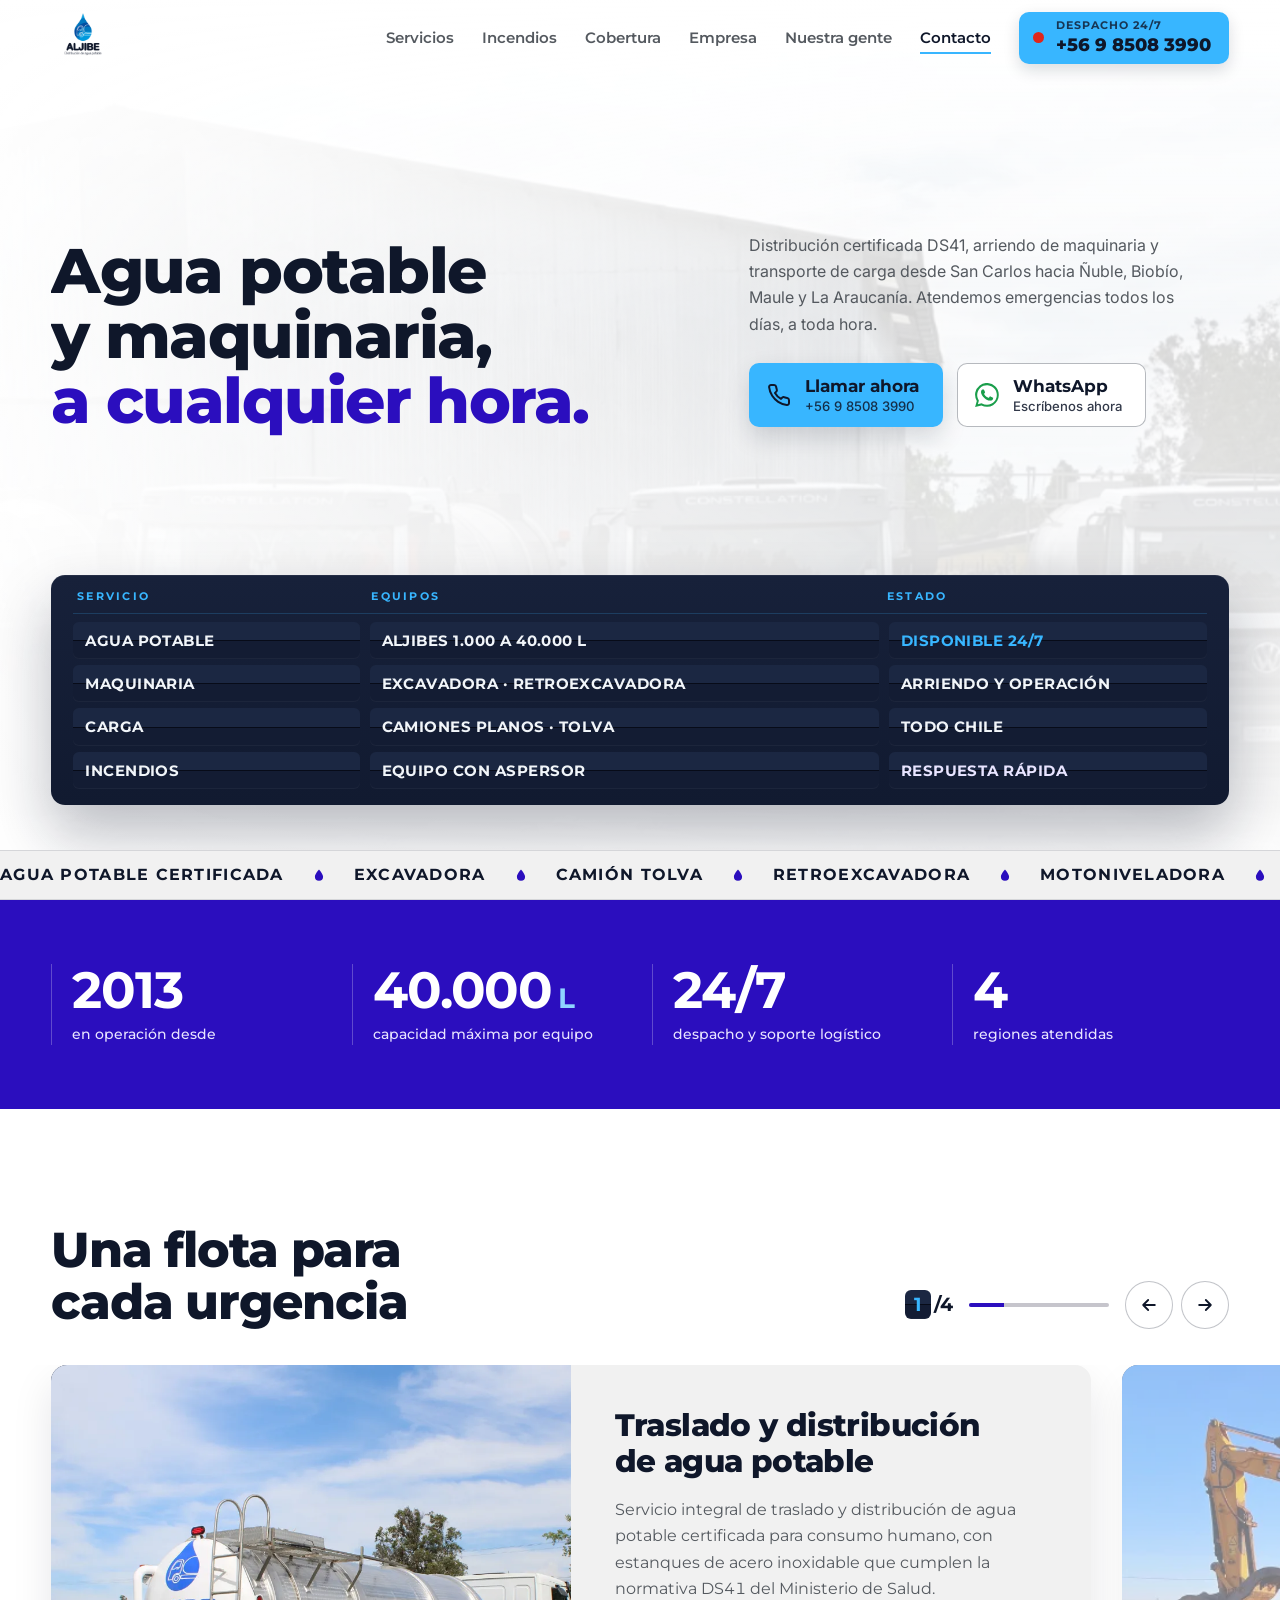
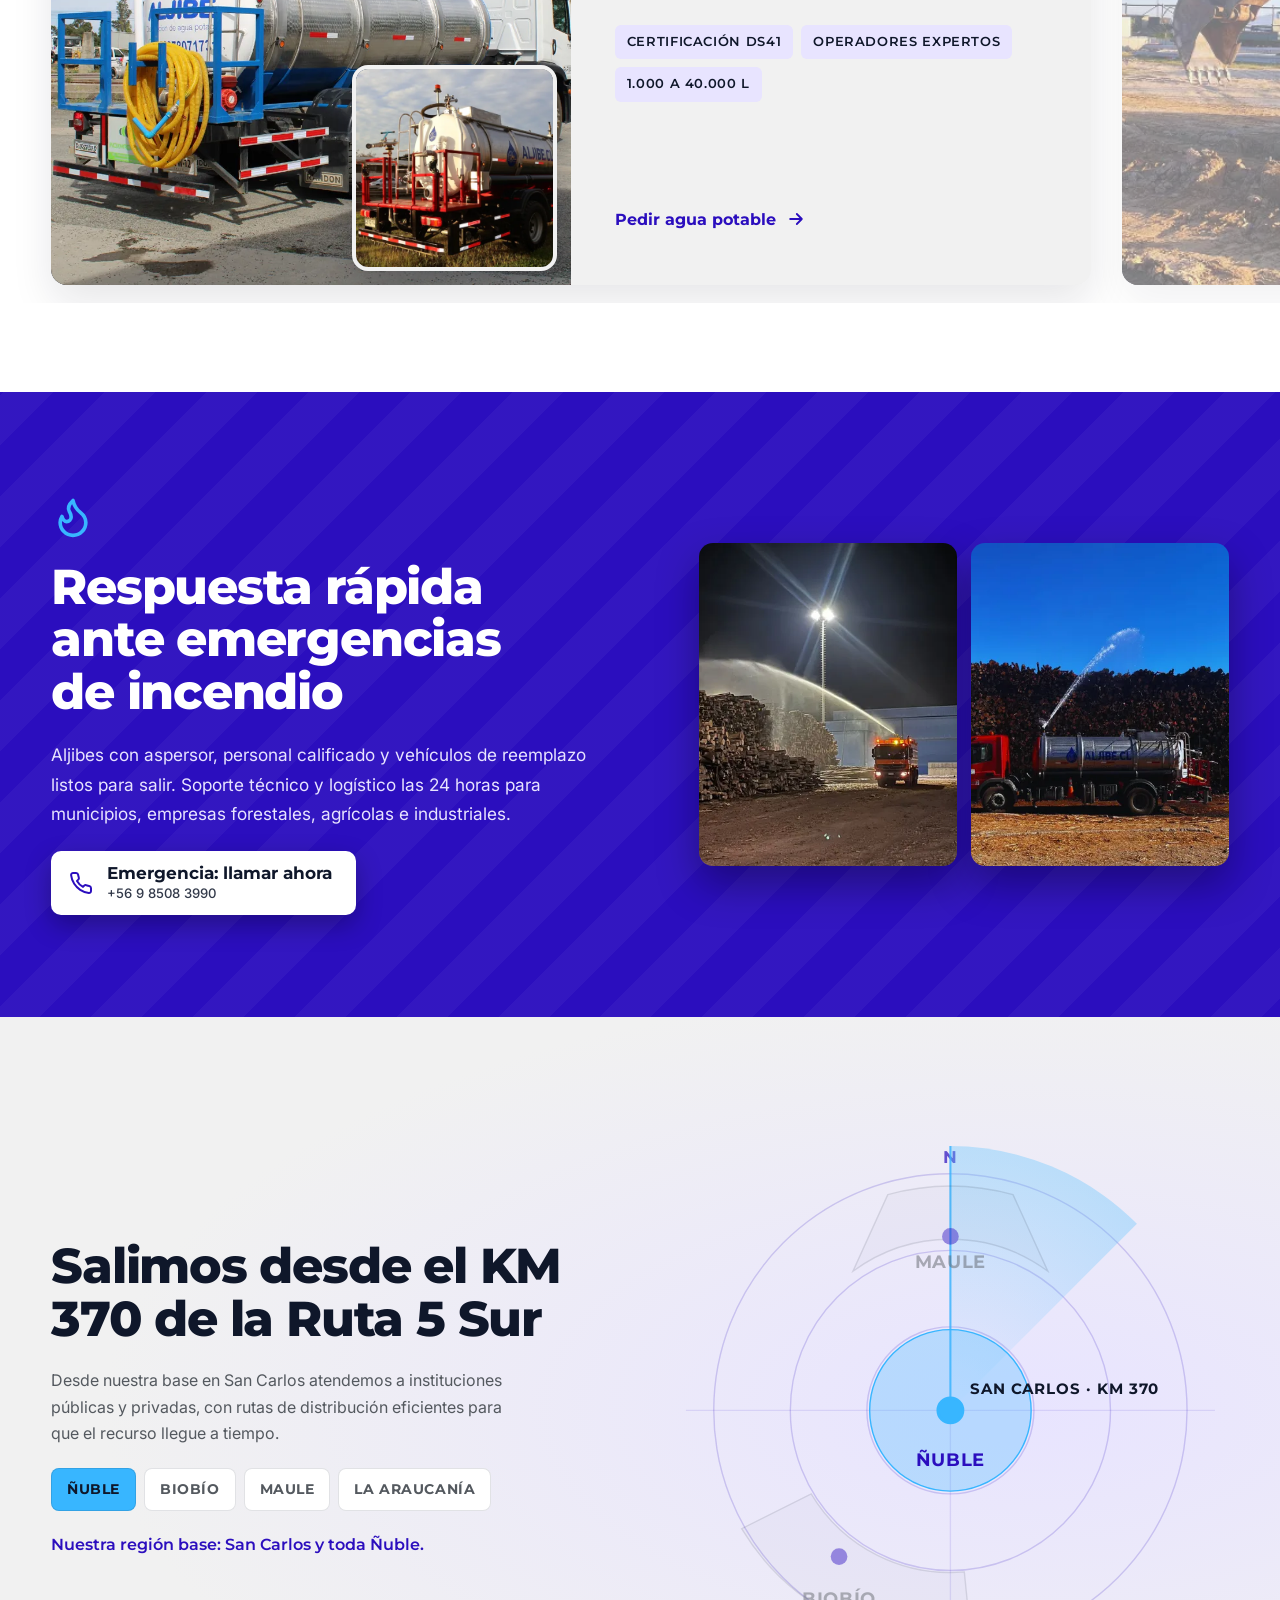
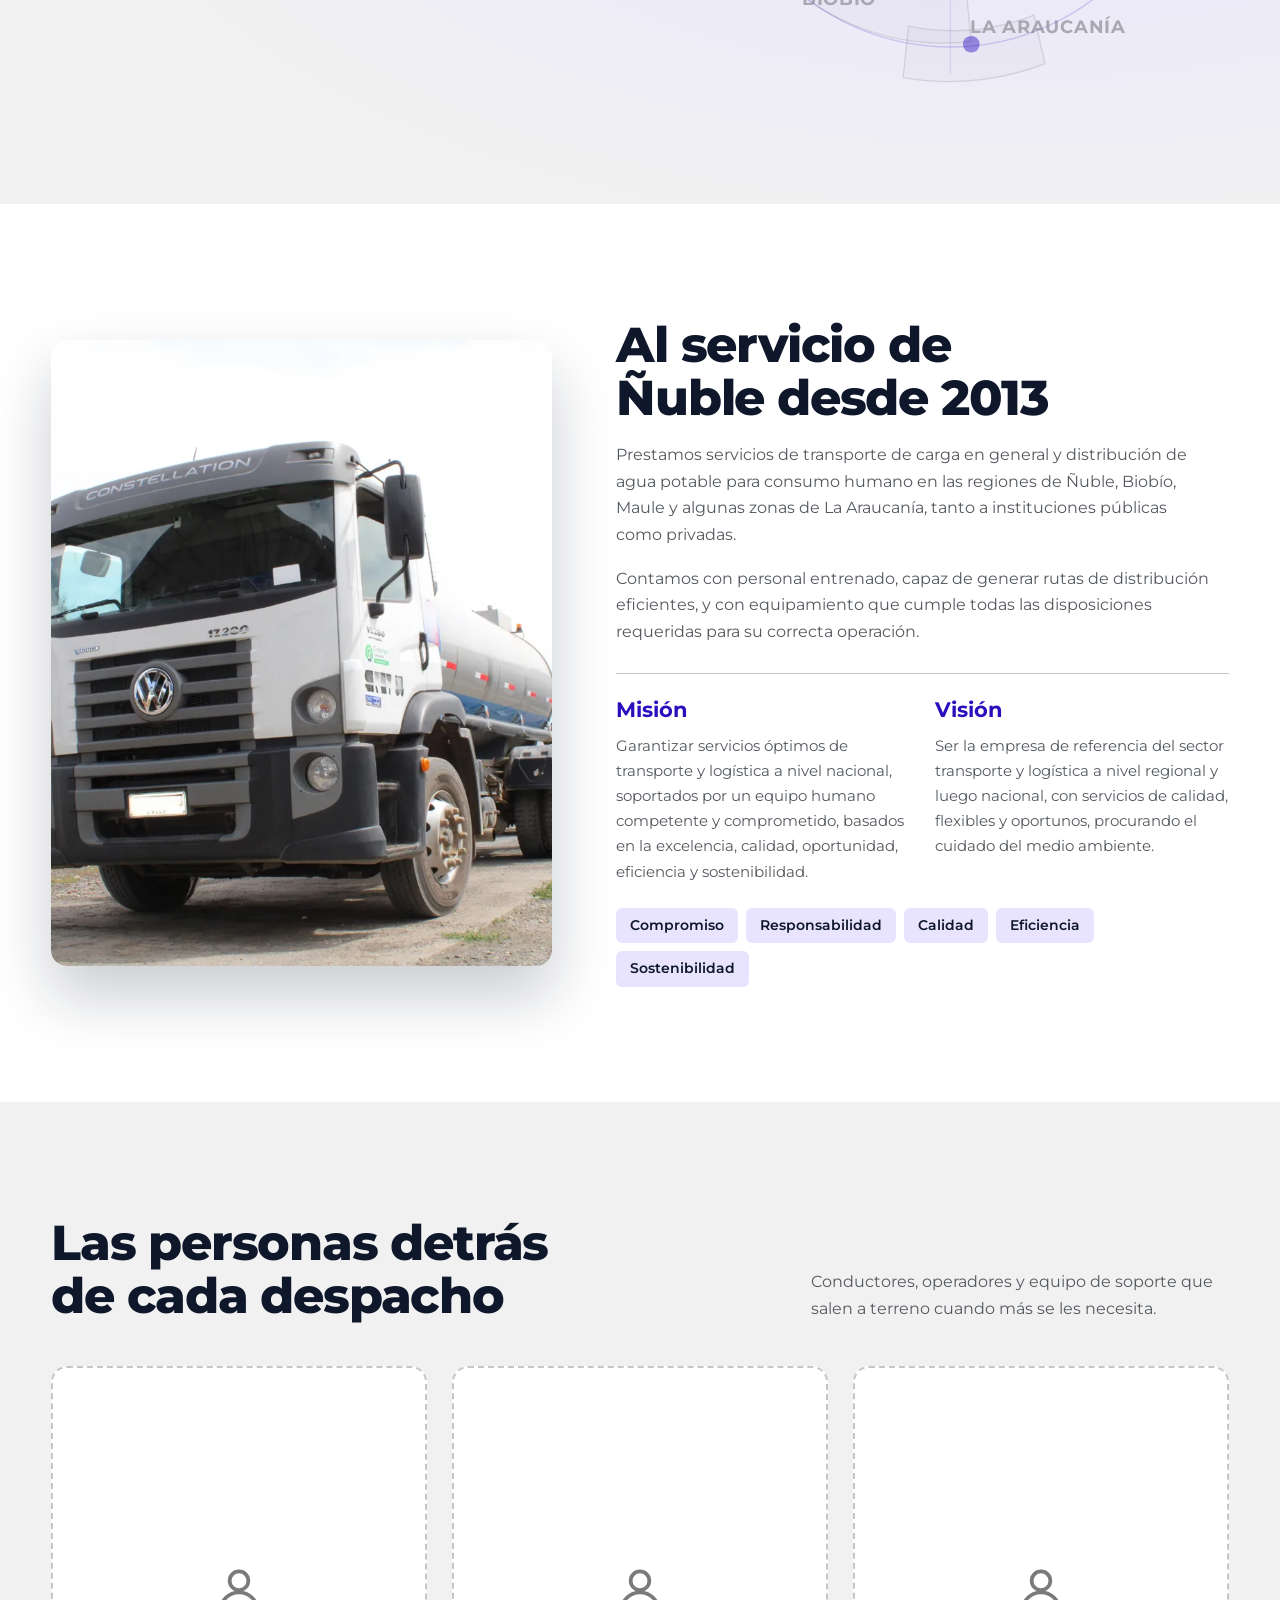
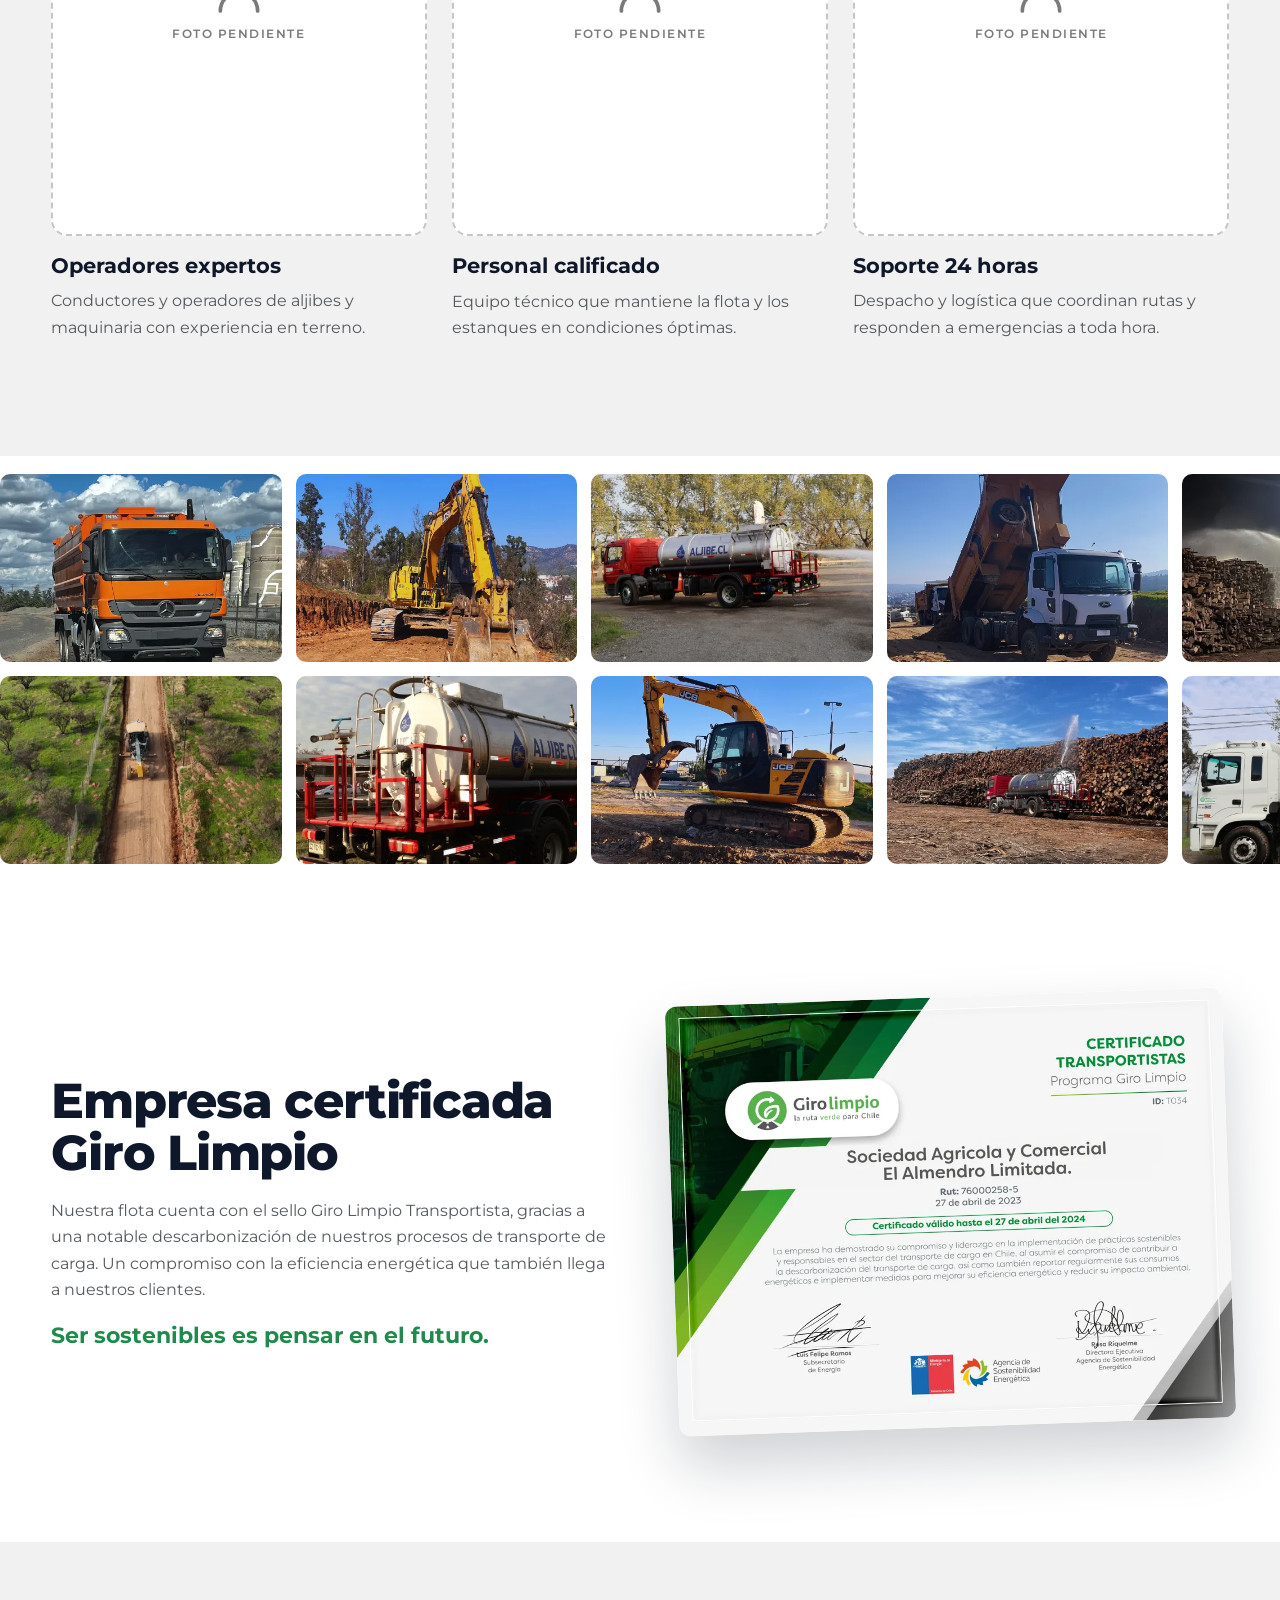
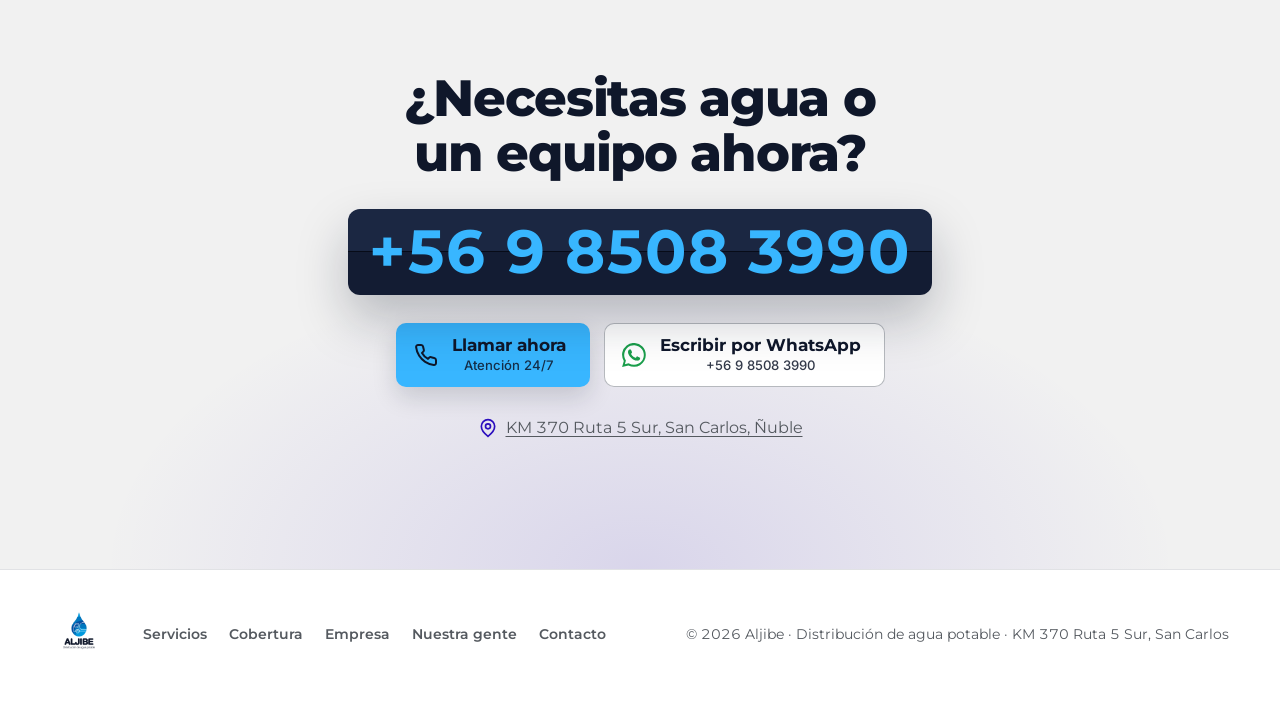
==== commit f1f79bfc: "Fondo blanco como transportesnazar.cl y logo con texto oscuro Co-Authored-By: Claude Opus 5.5 <norep" ====
--- a/index.html
+++ b/index.html
@@ -5,7 +5,7 @@
   <meta name="viewport" content="width=device-width, initial-scale=1">
   <title>Aljibe · Agua potable y maquinaria 24/7 · San Carlos, Ñuble</title>
   <meta name="description" content="Distribución de agua potable certificada DS41 en aljibes de 1.000 a 40.000 litros, arriendo de maquinaria, transporte de carga y respuesta ante incendios. Despacho 24/7: +56 9 8508 3990.">
-  <meta name="theme-color" content="#0f172a">
+  <meta name="theme-color" content="#ffffff">
   <link rel="icon" href="img/favicon.png" type="image/png">
   <meta property="og:title" content="Aljibe · Agua potable y maquinaria 24/7">
   <meta property="og:description" content="Agua potable certificada DS41, maquinaria y transporte de carga. Ñuble, Biobío, Maule y La Araucanía. Llámanos 24/7.">
@@ -51,7 +51,7 @@
   <header class="topbar" id="top">
     <div class="topbar__in">
       <a class="brand" href="#top" aria-label="Aljibe, inicio">
-        <img src="img/logo-blanco.png" alt="Aljibe · Distribución de agua potable" width="92" height="92">
+        <img src="img/logo.png" alt="Aljibe · Distribución de agua potable" width="92" height="92">
       </a>
       <nav class="nav" id="nav" aria-label="Principal">
         <a href="#servicios">Servicios</a>
@@ -385,7 +385,7 @@
 
   <footer class="footer">
     <div class="footer__in">
-      <img src="img/logo-blanco.png" alt="Aljibe" width="72" height="72" loading="lazy">
+      <img src="img/logo.png" alt="Aljibe" width="72" height="72" loading="lazy">
       <nav aria-label="Pie de página">
         <a href="#servicios">Servicios</a><a href="#cobertura">Cobertura</a><a href="#empresa">Empresa</a><a href="#equipo">Nuestra gente</a><a href="#contacto">Contacto</a>
       </nav>
--- a/css/styles.css
+++ b/css/styles.css
@@ -1,4 +1,4 @@
-/* Aljibe · Central de despacho (paleta y tipografía alineadas a transportesnazar.cl) */
+/* Aljibe · Central de despacho (paleta, fondo blanco y tipografía alineados a transportesnazar.cl) */
 :root {
   --night: #0f172a;
   --night-2: #1e293b;
@@ -20,6 +20,7 @@
   --ink: #0f172a;
   --ink-2: #54595f;
   --paper-text: #cbd5e1;
+  --line: rgb(15 23 42 / .12);
   --white: #ffffff;
 
   --f-head: "Montserrat", system-ui, sans-serif;
@@ -37,8 +38,8 @@
 html { scroll-behavior: smooth; scroll-padding-top: calc(var(--topbar-h) + 12px); -webkit-text-size-adjust: 100%; }
 body {
   margin: 0;
-  background: var(--night);
-  color: var(--white);
+  background: var(--white);
+  color: var(--ink);
   font: 400 1rem/1.65 var(--f-body);
   font-variant-numeric: tabular-nums;
   -webkit-font-smoothing: antialiased;
@@ -51,10 +52,10 @@
 p { margin: 0; text-wrap: pretty; }
 ::selection { background: var(--water); color: var(--on-beacon); }
 :focus-visible { outline: 3px solid var(--water); outline-offset: 3px; border-radius: 4px; }
-html { scrollbar-color: var(--water-deep) var(--night); }
+html { scrollbar-color: var(--steel-3) var(--steel-2); }
 ::-webkit-scrollbar { width: 12px; height: 12px; }
-::-webkit-scrollbar-track { background: var(--night); }
-::-webkit-scrollbar-thumb { background: var(--night-2); border: 3px solid var(--night); border-radius: 8px; }
+::-webkit-scrollbar-track { background: var(--steel-2); }
+::-webkit-scrollbar-thumb { background: var(--steel-3); border: 3px solid var(--steel-2); border-radius: 8px; }
 ::-webkit-scrollbar-thumb:hover { background: var(--water-deep); }
 
 .sr-only { position: absolute !important; width: 1px; height: 1px; overflow: hidden; clip: rect(0 0 0 0); white-space: nowrap; }
@@ -66,26 +67,26 @@
   position: fixed; inset: 0 0 auto; z-index: 50;
   transition: background-color .3s var(--ease-out), box-shadow .3s var(--ease-out);
 }
-.topbar.is-solid { background: rgb(15 23 42 / .95); box-shadow: 0 8px 24px rgb(0 0 0 / .35); backdrop-filter: blur(10px); }
+.topbar.is-solid { background: rgb(255 255 255 / .95); box-shadow: 0 6px 20px rgb(15 23 42 / .1); backdrop-filter: blur(10px); }
 .topbar__in {
   max-width: var(--max); margin: 0 auto; height: var(--topbar-h);
   padding: 0 var(--gutter); display: flex; align-items: center; gap: 28px;
 }
 .brand img { width: 64px; height: 64px; object-fit: contain; }
 .nav { display: flex; gap: 28px; margin-left: auto; font: 600 .95rem/1 var(--f-head); }
-.nav a { text-decoration: none; color: var(--paper-text); padding: 8px 0; position: relative; transition: color .2s; }
+.nav a { text-decoration: none; color: var(--ink-2); padding: 8px 0; position: relative; transition: color .2s; }
 .nav a::after { content: ""; position: absolute; left: 0; right: 0; bottom: 0; height: 2px; background: var(--water); transform: scaleX(0); transform-origin: left; transition: transform .3s var(--ease-out); }
-.nav a:hover, .nav a.is-active { color: var(--white); }
+.nav a:hover, .nav a.is-active { color: var(--ink); }
 .nav a:hover::after, .nav a.is-active::after { transform: scaleX(1); }
 
 .dispatch {
   display: flex; align-items: center; gap: 12px; text-decoration: none;
   background: var(--water); color: var(--on-beacon);
   padding: 9px 18px 9px 14px; border-radius: 10px;
-  box-shadow: 0 6px 16px rgb(0 0 0 / .35);
+  box-shadow: 0 6px 16px rgb(15 23 42 / .15);
   transition: transform .2s var(--ease-out), box-shadow .2s, background-color .2s;
 }
-.dispatch:hover { transform: translateY(-1px); background: var(--beacon-hi); box-shadow: 0 10px 24px rgb(0 0 0 / .45); }
+.dispatch:hover { transform: translateY(-1px); background: var(--beacon-hi); box-shadow: 0 10px 24px rgb(15 23 42 / .22); }
 .dispatch__txt { display: flex; flex-direction: column; line-height: 1; }
 .dispatch__txt small { font: 700 .66rem/1 var(--f-head); letter-spacing: .1em; text-transform: uppercase; opacity: .8; }
 .dispatch__txt strong { font: 800 1.12rem/1.1 var(--f-head); margin-top: 4px; }
@@ -93,7 +94,7 @@
 .beacon { width: 11px; height: 11px; border-radius: 50%; background: #e0261b; box-shadow: 0 0 0 0 rgb(224 38 27 / .6); animation: beacon 1.6s infinite; }
 @keyframes beacon { 0% { box-shadow: 0 0 0 0 rgb(224 38 27 / .55); } 70% { box-shadow: 0 0 0 10px rgb(224 38 27 / 0); } 100% { box-shadow: 0 0 0 0 rgb(224 38 27 / 0); } }
 
-.menu-btn { display: none; margin-left: 4px; background: none; border: 0; color: var(--white); width: 44px; height: 44px; padding: 10px; border-radius: 8px; cursor: pointer; }
+.menu-btn { display: none; margin-left: 4px; background: none; border: 0; color: var(--ink); width: 44px; height: 44px; padding: 10px; border-radius: 8px; cursor: pointer; }
 .menu-btn svg { width: 24px; height: 24px; }
 
 /* ---------- Buttons ---------- */
@@ -108,10 +109,10 @@
 .btn small { font: 500 .82rem/1 var(--f-alt); opacity: .85; }
 .btn:hover { transform: translateY(-2px); }
 .btn:active { transform: translateY(0) scale(.98); }
-.btn--call { background: var(--water); color: var(--on-beacon); box-shadow: 0 10px 24px rgb(0 0 0 / .35); }
-.btn--call:hover { background: var(--beacon-hi); box-shadow: 0 14px 30px rgb(0 0 0 / .45); }
-.btn--wa { background: transparent; color: var(--white); box-shadow: inset 0 0 0 1px rgb(255 255 255 / .55); }
-.btn--wa svg { color: var(--wa); }
+.btn--call { background: var(--water); color: var(--on-beacon); box-shadow: 0 10px 24px rgb(15 23 42 / .16); }
+.btn--call:hover { background: var(--beacon-hi); box-shadow: 0 14px 30px rgb(15 23 42 / .24); }
+.btn--wa { background: var(--white); color: var(--ink); box-shadow: inset 0 0 0 1px rgb(15 23 42 / .3); }
+.btn--wa svg { color: #1a9e4b; }
 .btn--wa:hover { background: rgb(37 211 102 / .12); box-shadow: inset 0 0 0 1px var(--wa); }
 .btn--light { background: var(--white); color: var(--ink); box-shadow: 0 10px 26px rgb(0 0 0 / .3); }
 .btn--light svg { color: var(--water-deep); }
@@ -120,10 +121,10 @@
 /* ---------- Hero ---------- */
 .hero { position: relative; min-height: 100svh; padding-top: calc(var(--topbar-h) + clamp(24px, 6vh, 64px)); display: flex; flex-direction: column; isolation: isolate; overflow: hidden; }
 .hero__bg { position: absolute; inset: 0; z-index: -1; }
-.hero__bg img { width: 100%; height: 100%; object-fit: cover; object-position: 50% 60%; filter: grayscale(.3) contrast(1.05); opacity: .35; transform-origin: 50% 70%; animation: drift 28s var(--ease-out) both; }
+.hero__bg img { width: 100%; height: 100%; object-fit: cover; object-position: 50% 60%; filter: grayscale(.2) contrast(1.05); opacity: .5; transform-origin: 50% 70%; animation: drift 28s var(--ease-out) both; }
 .hero__bg::after { content: ""; position: absolute; inset: 0; background:
-  linear-gradient(180deg, var(--night) 0%, rgb(15 23 42 / .5) 35%, rgb(15 23 42 / .7) 70%, var(--night) 100%),
-  linear-gradient(90deg, rgb(15 23 42 / .92) 0%, rgb(15 23 42 / .2) 72%); }
+  linear-gradient(180deg, var(--white) 0%, rgb(255 255 255 / .55) 35%, rgb(255 255 255 / .75) 70%, var(--white) 100%),
+  linear-gradient(90deg, rgb(255 255 255 / .94) 0%, rgb(255 255 255 / .25) 72%); }
 @keyframes drift { from { transform: scale(1.14) translateX(-2%); } to { transform: scale(1.02) translateX(0); } }
 
 .hero__in {
@@ -133,9 +134,9 @@
 }
 .hero__title { font: 800 clamp(2.5rem, 4.9vw, 4.9rem)/1.04 var(--f-head); letter-spacing: -.025em; }
 .hero__title .line { display: block; }
-.hero__title .line--lit { color: var(--water); }
+.hero__title .line--lit { color: var(--water-deep); }
 .hero__side { display: grid; gap: 26px; padding-bottom: 6px; }
-.hero__lead { font: 400 clamp(1rem, 1.25vw, 1.15rem)/1.65 var(--f-alt); color: var(--paper-text); max-width: 46ch; }
+.hero__lead { font: 400 clamp(1rem, 1.25vw, 1.15rem)/1.65 var(--f-alt); color: var(--ink-2); max-width: 46ch; }
 .hero__cta { display: flex; flex-wrap: wrap; gap: 14px; }
 
 /* line entrance */
@@ -149,7 +150,7 @@
   grid-column: 1 / -1;
   background: linear-gradient(180deg, #17213a, #111a30);
   border-radius: 14px; padding: 14px clamp(12px, 2vw, 22px) 16px;
-  box-shadow: 0 30px 60px rgb(0 0 0 / .45), inset 0 1px 0 rgb(255 255 255 / .06);
+  box-shadow: 0 30px 60px rgb(15 23 42 / .28), inset 0 1px 0 rgb(255 255 255 / .06);
   position: relative;
 }
 .board__head, .board__table tr { display: grid; grid-template-columns: minmax(0, .9fr) minmax(0, 1.6fr) minmax(0, 1fr); gap: 10px; }
@@ -174,9 +175,9 @@
 @keyframes flip { 0% { transform: rotateX(0); filter: brightness(1); } 50% { transform: rotateX(80deg); filter: brightness(.55); } 100% { transform: rotateX(0); filter: brightness(1); } }
 
 /* ---------- Ticker ---------- */
-.ticker { position: relative; border-top: 1px solid rgb(56 182 255 / .18); border-bottom: 1px solid rgb(56 182 255 / .18); background: rgb(11 18 34 / .7); overflow: hidden; padding: 16px 0; }
-.ticker__track { display: flex; align-items: center; gap: 28px; width: max-content; animation: marquee 38s linear infinite; font: 700 1rem/1 var(--f-head); text-transform: uppercase; letter-spacing: .08em; color: var(--paper-text); }
-.ticker__track svg { color: var(--water); width: 14px; height: 14px; }
+.ticker { position: relative; border-top: 1px solid var(--line); border-bottom: 1px solid var(--line); background: var(--steel-2); overflow: hidden; padding: 16px 0; }
+.ticker__track { display: flex; align-items: center; gap: 28px; width: max-content; animation: marquee 38s linear infinite; font: 700 1rem/1 var(--f-head); text-transform: uppercase; letter-spacing: .08em; color: var(--ink); }
+.ticker__track svg { color: var(--water-deep); width: 14px; height: 14px; }
 @keyframes marquee { to { transform: translateX(-50%); } }
 
 /* ---------- Figures ---------- */
@@ -192,19 +193,19 @@
 .h2--ink { color: var(--ink); }
 
 /* ---------- Services (carrusel automático) ---------- */
-.services { position: relative; background: var(--night); padding: clamp(64px, 9vw, 120px) 0 clamp(56px, 7vw, 96px); }
+.services { position: relative; background: var(--white); padding: clamp(64px, 9vw, 120px) 0 clamp(56px, 7vw, 96px); }
 .services__top { width: 100%; max-width: var(--max); margin: 0 auto 36px; padding: 0 var(--gutter); display: flex; align-items: end; justify-content: space-between; gap: 24px; }
 .services__top .h2 { max-width: 15ch; }
-.services__progress { display: flex; align-items: center; gap: 16px; font: 700 1.2rem/1 var(--f-head); color: var(--paper-text); }
+.services__progress { display: flex; align-items: center; gap: 16px; font: 700 1.2rem/1 var(--f-head); color: var(--ink); }
 .services__count { display: inline-flex; align-items: baseline; }
-.services__bar { width: 140px; height: 4px; border-radius: 2px; background: var(--night-2); overflow: hidden; }
-.services__bar i { display: block; height: 100%; width: 100%; background: var(--water); transform-origin: left; transform: scaleX(.25); transition: transform .6s var(--ease-out); }
+.services__bar { width: 140px; height: 4px; border-radius: 2px; background: var(--steel-3); overflow: hidden; }
+.services__bar i { display: block; height: 100%; width: 100%; background: var(--water-deep); transform-origin: left; transform: scaleX(.25); transition: transform .6s var(--ease-out); }
 .services__arrows { display: flex; gap: 8px; }
 .services__arrows button {
-  width: 48px; height: 48px; border-radius: 50%; border: 1px solid rgb(255 255 255 / .3); background: transparent; color: var(--white);
+  width: 48px; height: 48px; border-radius: 50%; border: 1px solid rgb(15 23 42 / .25); background: var(--white); color: var(--ink);
   display: grid; place-items: center; cursor: pointer; transition: background-color .2s, border-color .2s, color .2s;
 }
-.services__arrows button:hover { background: var(--water-deep); border-color: var(--water-deep); }
+.services__arrows button:hover { background: var(--water-deep); border-color: var(--water-deep); color: var(--white); }
 .services__arrows svg { width: 20px; height: 20px; }
 .services__arrows button:first-child svg { transform: scaleX(-1); }
 .services__viewport { position: relative; overflow-x: auto; scroll-snap-type: x mandatory; scroll-padding-left: var(--track-pad); scrollbar-width: none; overscroll-behavior-x: contain; }
@@ -214,8 +215,8 @@
 .svc {
   flex: 0 0 min(86vw, 1040px); scroll-snap-align: start;
   display: grid; grid-template-columns: minmax(0, 1fr) minmax(0, 1fr);
-  background: var(--night-2); border-radius: 16px; overflow: hidden;
-  box-shadow: 0 18px 40px rgb(0 0 0 / .35);
+  background: var(--steel-2); border-radius: 16px; overflow: hidden;
+  box-shadow: 0 18px 40px rgb(15 23 42 / .1);
   min-height: min(64vh, 520px);
   opacity: .55; transition: opacity .6s var(--ease-out);
 }
@@ -223,13 +224,13 @@
 .svc__media { position: relative; overflow: hidden; background: var(--tile); }
 .svc__media > img:first-child { width: 100%; height: 100%; object-fit: cover; transform: scale(1.08); transition: transform 1.2s var(--ease-out); }
 .svc.is-current .svc__media > img:first-child { transform: scale(1); }
-.svc__inset { position: absolute; right: 18px; bottom: 18px; width: 38%; aspect-ratio: 1; object-fit: cover; border-radius: 12px; box-shadow: 0 16px 34px rgb(0 0 0 / .5); outline: 4px solid var(--night-2); }
+.svc__inset { position: absolute; right: 18px; bottom: 18px; width: 38%; aspect-ratio: 1; object-fit: cover; border-radius: 12px; box-shadow: 0 16px 34px rgb(15 23 42 / .3); outline: 4px solid var(--steel-2); }
 .svc__body { padding: clamp(24px, 3.4vw, 48px); display: flex; flex-direction: column; gap: 18px; }
 .svc__title { font: 800 clamp(1.5rem, 2.4vw, 2.2rem)/1.15 var(--f-head); letter-spacing: -.02em; }
-.svc__body p { color: var(--paper-text); max-width: 52ch; }
+.svc__body p { color: var(--ink-2); max-width: 52ch; }
 .chips { list-style: none; margin: 4px 0 0; padding: 0; display: flex; flex-wrap: wrap; gap: 8px; }
-.chips li { font: 600 .8rem/1 var(--f-head); text-transform: uppercase; letter-spacing: .05em; background: linear-gradient(180deg, var(--tile-hi) 0 calc(50% - .5px), var(--hinge) calc(50% - .5px) calc(50% + .5px), var(--tile) calc(50% + .5px)); padding: 11px 12px; border-radius: 6px; }
-.svc__cta { margin-top: auto; display: inline-flex; align-items: center; gap: 10px; align-self: flex-start; text-decoration: none; font: 700 .98rem/1 var(--f-head); color: var(--water); padding: 12px 0; }
+.chips li { font: 600 .8rem/1 var(--f-head); text-transform: uppercase; letter-spacing: .05em; background: var(--lav); color: var(--ink); padding: 11px 12px; border-radius: 6px; }
+.svc__cta { margin-top: auto; display: inline-flex; align-items: center; gap: 10px; align-self: flex-start; text-decoration: none; font: 700 .98rem/1 var(--f-head); color: var(--water-deep); padding: 12px 0; }
 .svc__cta svg { width: 20px; height: 20px; transition: transform .25s var(--ease-out); }
 .svc__cta:hover svg { transform: translateX(6px); }
 
@@ -246,39 +247,39 @@
 .fire__media img:nth-child(2) { transform: translateY(36px); }
 
 /* ---------- Coverage / radar ---------- */
-.coverage { background: radial-gradient(120% 90% at 80% 50%, var(--night-3) 0%, var(--night) 60%); }
+.coverage { background: radial-gradient(120% 90% at 80% 50%, var(--lav) 0%, var(--steel-2) 60%); }
 .coverage__in { max-width: var(--max); margin: 0 auto; padding: clamp(64px, 9vw, 120px) var(--gutter); display: grid; grid-template-columns: minmax(0, 1fr) minmax(0, 1fr); gap: clamp(32px, 5vw, 80px); align-items: center; }
 .coverage__copy { display: grid; gap: 22px; }
-.coverage__lead { font-family: var(--f-alt); color: var(--paper-text); max-width: 48ch; }
+.coverage__lead { font-family: var(--f-alt); color: var(--ink-2); max-width: 48ch; }
 .regions { display: flex; flex-wrap: wrap; gap: 8px; }
 .regions button {
   font: 700 .9rem/1 var(--f-head); text-transform: uppercase; letter-spacing: .04em;
-  color: var(--paper-text); background: var(--tile); border: 0; border-radius: 8px; padding: 14px 16px; cursor: pointer;
+  color: var(--ink-2); background: var(--white); border: 0; box-shadow: inset 0 0 0 1px var(--line); border-radius: 8px; padding: 14px 16px; cursor: pointer;
   transition: background-color .2s, color .2s;
 }
-.regions button:hover { color: var(--white); background: var(--tile-hi); }
+.regions button:hover { color: var(--ink); background: var(--lav); }
 .regions button[aria-selected="true"] { color: var(--on-beacon); background: var(--water); }
-.region-note { font: 600 1rem/1.5 var(--f-head); color: var(--water-hi); min-height: 3em; }
+.region-note { font: 600 1rem/1.5 var(--f-head); color: var(--water-deep); min-height: 3em; }
 
 .radar svg { width: 100%; height: auto; max-width: 560px; margin: 0 auto; display: block; overflow: visible; }
-.radar .ring { fill: none; stroke: rgb(56 182 255 / .22); stroke-width: 1; }
-.radar .axis { stroke: rgb(56 182 255 / .12); stroke-width: 1; }
-.radar .compass { fill: var(--water-hi); font: 700 12px var(--f-head); text-anchor: middle; opacity: .7; }
+.radar .ring { fill: none; stroke: rgb(43 14 190 / .18); stroke-width: 1; }
+.radar .axis { stroke: rgb(43 14 190 / .1); stroke-width: 1; }
+.radar .compass { fill: var(--water-deep); font: 700 12px var(--f-head); text-anchor: middle; opacity: .7; }
 .radar .sweep { transform-origin: 0 0; animation: sweep 6s linear infinite; }
-.radar .sweep line { stroke: var(--water-hi); stroke-width: 1.5; opacity: .8; }
+.radar .sweep line { stroke: var(--water); stroke-width: 1.5; opacity: .8; }
 @keyframes sweep { to { transform: rotate(360deg); } }
-.zone__area { fill: rgb(148 163 184 / .1); stroke: rgb(148 163 184 / .35); stroke-width: 1; transition: fill .35s, stroke .35s, opacity .35s; }
-.zone text { fill: var(--paper-text); font: 700 13px var(--f-head); text-transform: uppercase; letter-spacing: .04em; text-anchor: middle; transition: fill .3s, opacity .3s; }
-.blip { fill: var(--water-hi); }
+.zone__area { fill: rgb(15 23 42 / .05); stroke: rgb(15 23 42 / .25); stroke-width: 1; transition: fill .35s, stroke .35s, opacity .35s; }
+.zone text { fill: var(--ink-2); font: 700 13px var(--f-head); text-transform: uppercase; letter-spacing: .04em; text-anchor: middle; transition: fill .3s, opacity .3s; }
+.blip { fill: var(--water-deep); }
 .zone.is-on .zone__area { fill: rgb(56 182 255 / .28); stroke: var(--water); }
-.zone.is-on text { fill: var(--water); }
+.zone.is-on text { fill: var(--water-deep); }
 .zone.is-on .blip { fill: var(--water); animation: blip 1.4s ease-out infinite; transform-box: fill-box; transform-origin: center; }
 .zone.is-dim { opacity: .45; }
 @keyframes blip { 0% { transform: scale(1); } 50% { transform: scale(1.6); } 100% { transform: scale(1); } }
 .base circle { fill: var(--water); }
 .base__pulse { fill: none !important; stroke: var(--water); stroke-width: 2; transform-origin: 0 0; animation: pulse 2.2s ease-out infinite; }
 @keyframes pulse { from { transform: scale(1); opacity: .9; } to { transform: scale(5); opacity: 0; } }
-.base__lbl { fill: var(--white); font: 700 11px var(--f-head); letter-spacing: .06em; text-transform: uppercase; }
+.base__lbl { fill: var(--ink); font: 700 11px var(--f-head); letter-spacing: .06em; text-transform: uppercase; }
 
 /* ---------- Light sections ---------- */
 .company, .people, .green { color: var(--ink); background-color: var(--steel); }
@@ -316,7 +317,7 @@
 .person p { color: var(--ink-2); max-width: 36ch; }
 
 /* ---------- Reel (photo marquee) ---------- */
-.reel { background: var(--ink); padding: 18px 0; display: grid; gap: 14px; overflow: hidden; }
+.reel { background: var(--white); padding: 18px 0; display: grid; gap: 14px; overflow: hidden; }
 .reel__row { overflow: hidden; }
 .reel__track { display: flex; gap: 14px; width: max-content; animation: marquee 60s linear infinite; }
 .reel__row[data-dir="right"] .reel__track { animation-direction: reverse; animation-duration: 70s; }
@@ -334,24 +335,24 @@
 .green__cert:hover img { transform: rotate(0); }
 
 /* ---------- Close ---------- */
-.close { background: var(--night); position: relative; overflow: hidden; }
-.close::before { content: ""; position: absolute; inset: 0; background: radial-gradient(60% 70% at 50% 100%, rgb(43 14 190 / .45), transparent 70%); pointer-events: none; }
+.close { background: var(--steel-2); position: relative; overflow: hidden; }
+.close::before { content: ""; position: absolute; inset: 0; background: radial-gradient(60% 70% at 50% 100%, rgb(43 14 190 / .12), transparent 70%); pointer-events: none; }
 .close__in { position: relative; max-width: var(--max); margin: 0 auto; padding: clamp(72px, 10vw, 140px) var(--gutter); display: grid; justify-items: center; text-align: center; gap: 28px; }
 .close__title { font: 800 clamp(2rem, 4vw, 3.6rem)/1.08 var(--f-head); letter-spacing: -.025em; max-width: 18ch; }
 .phoneboard { text-decoration: none; display: block; max-width: 100%; }
-.phoneboard .flap { font-size: clamp(1.5rem, 4.8vw, 4rem); padding: .2em .35em; color: var(--water); border-radius: 12px; box-shadow: 0 24px 50px rgb(0 0 0 / .4); transition: transform .25s var(--ease-out); }
+.phoneboard .flap { font-size: clamp(1.5rem, 4.8vw, 4rem); padding: .2em .35em; color: var(--water); border-radius: 12px; box-shadow: 0 24px 50px rgb(15 23 42 / .25); transition: transform .25s var(--ease-out); }
 .phoneboard:hover .flap { transform: scale(1.02); }
 .close__cta { display: flex; flex-wrap: wrap; justify-content: center; gap: 14px; }
-.close__addr { display: flex; align-items: center; gap: 8px; color: var(--paper-text); }
-.close__addr svg { color: var(--water); width: 20px; height: 20px; }
+.close__addr { display: flex; align-items: center; gap: 8px; color: var(--ink-2); }
+.close__addr svg { color: var(--water-deep); width: 20px; height: 20px; }
 
 /* ---------- Footer ---------- */
-.footer { background: #0b1222; color: var(--paper-text); }
+.footer { background: var(--white); color: var(--ink-2); border-top: 1px solid var(--line); }
 .footer__in { max-width: var(--max); margin: 0 auto; padding: 36px var(--gutter) 40px; display: flex; flex-wrap: wrap; align-items: center; gap: 20px 36px; }
 .footer img { width: 56px; height: 56px; object-fit: contain; }
 .footer nav { display: flex; flex-wrap: wrap; gap: 8px 22px; font: 600 .9rem/1 var(--f-head); }
 .footer nav a { text-decoration: none; }
-.footer nav a:hover { color: var(--white); }
+.footer nav a:hover { color: var(--water-deep); }
 .footer p { margin-left: auto; font-size: .85rem; }
 
 /* ---------- Fixed contact ---------- */
@@ -386,13 +387,13 @@
   .menu-btn { display: block; }
   .nav {
     position: fixed; inset: var(--topbar-h) 0 auto; flex-direction: column; gap: 0;
-    background: rgb(15 23 42 / .98); padding: 8px var(--gutter) 20px; margin: 0;
+    background: rgb(255 255 255 / .98); padding: 8px var(--gutter) 20px; margin: 0;
     transform: translateY(-8px); opacity: 0; visibility: hidden;
     transition: opacity .25s var(--ease-out), transform .25s var(--ease-out), visibility .25s;
-    box-shadow: 0 20px 40px rgb(0 0 0 / .4);
+    box-shadow: 0 20px 40px rgb(15 23 42 / .12);
   }
   .nav.is-open { opacity: 1; transform: none; visibility: visible; }
-  .nav a { padding: 16px 0; font-size: 1.05rem; border-bottom: 1px solid rgb(255 255 255 / .08); }
+  .nav a { padding: 16px 0; font-size: 1.05rem; border-bottom: 1px solid var(--line); }
   .nav a::after { display: none; }
   .dispatch { margin-left: auto; padding: 8px 14px; }
   .hero__in { grid-template-columns: 1fr; align-items: start; }
@@ -430,7 +431,7 @@
   .dock {
     display: grid; grid-template-columns: 1fr 1fr; position: fixed; left: 0; right: 0; bottom: 0; z-index: 60;
     padding: 8px 10px calc(8px + env(safe-area-inset-bottom)); gap: 8px;
-    background: rgb(11 18 34 / .96); box-shadow: 0 -10px 30px rgb(0 0 0 / .4); backdrop-filter: blur(8px);
+    background: rgb(255 255 255 / .96); box-shadow: 0 -8px 24px rgb(15 23 42 / .12); backdrop-filter: blur(8px);
   }
   .dock a { display: flex; align-items: center; justify-content: center; gap: 10px; min-height: 54px; border-radius: 10px; text-decoration: none; font: 700 1rem/1 var(--f-head); }
   .dock svg { width: 22px; height: 22px; }
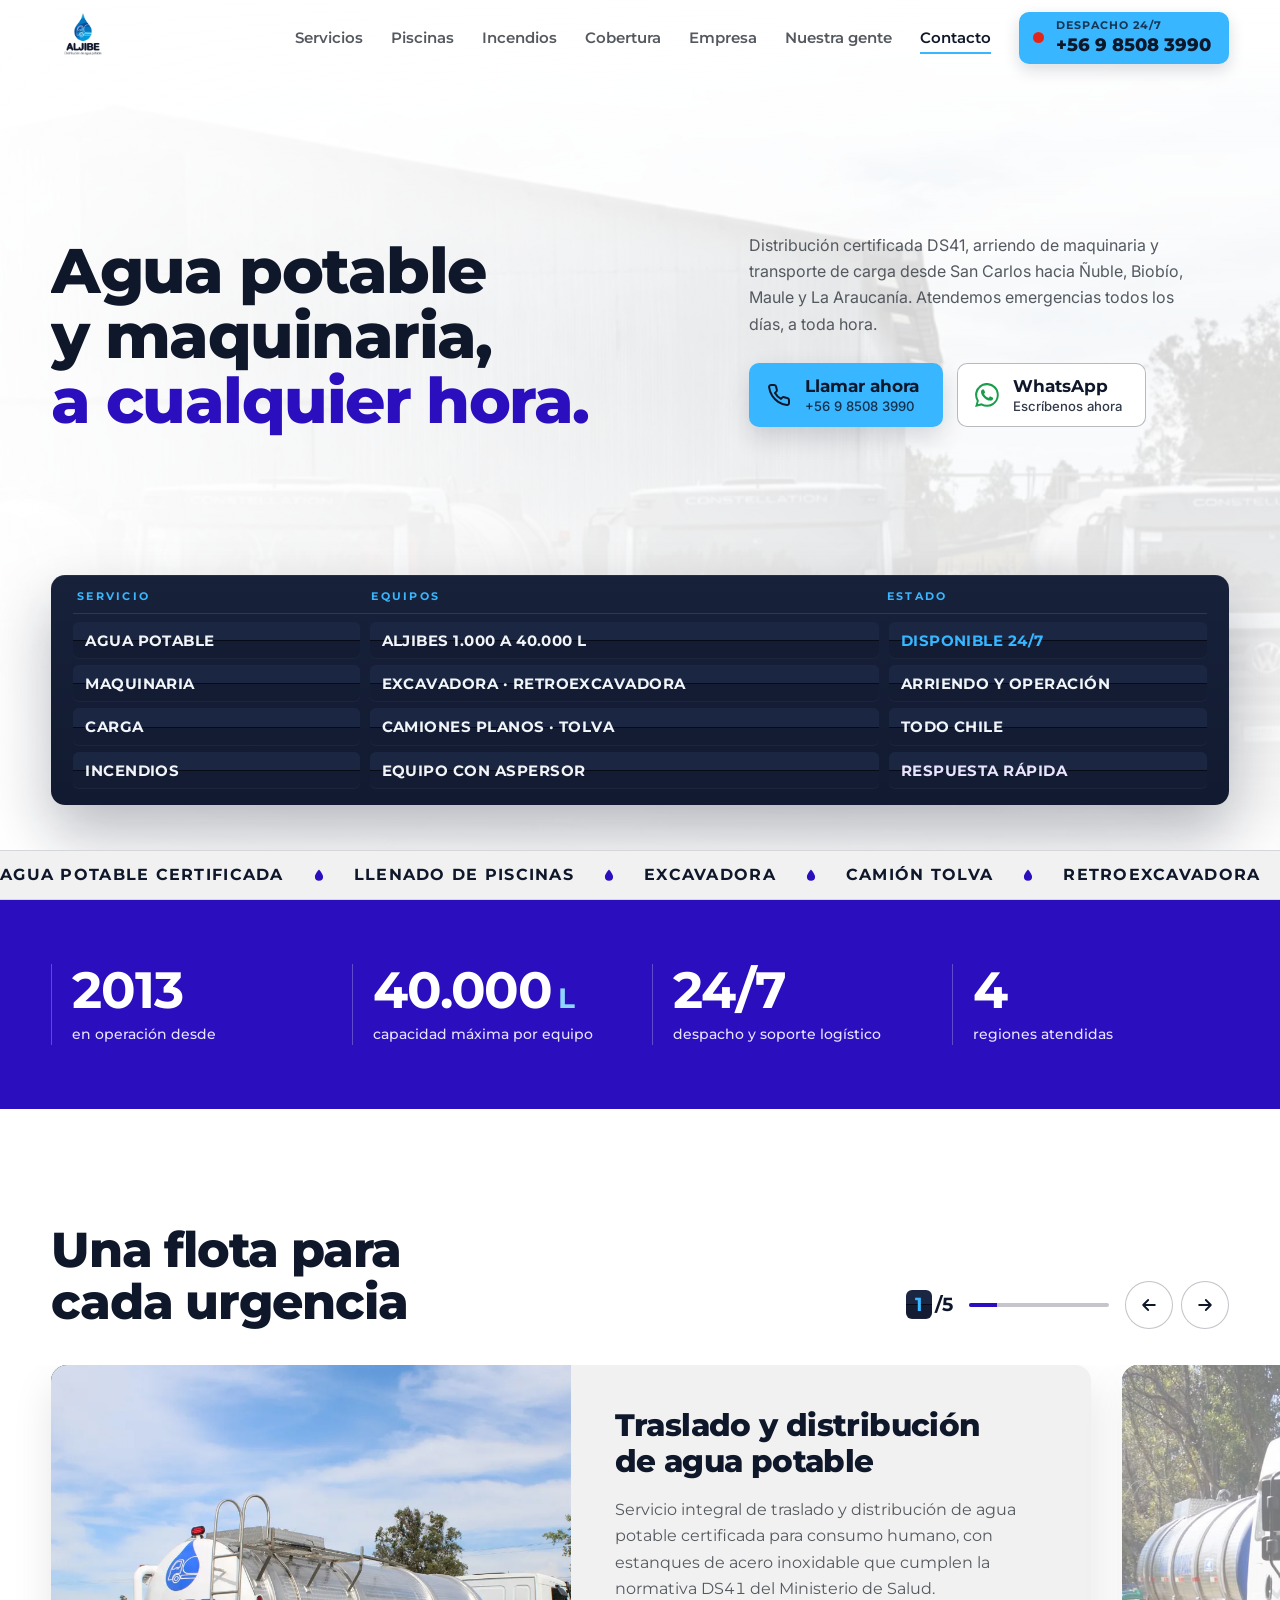
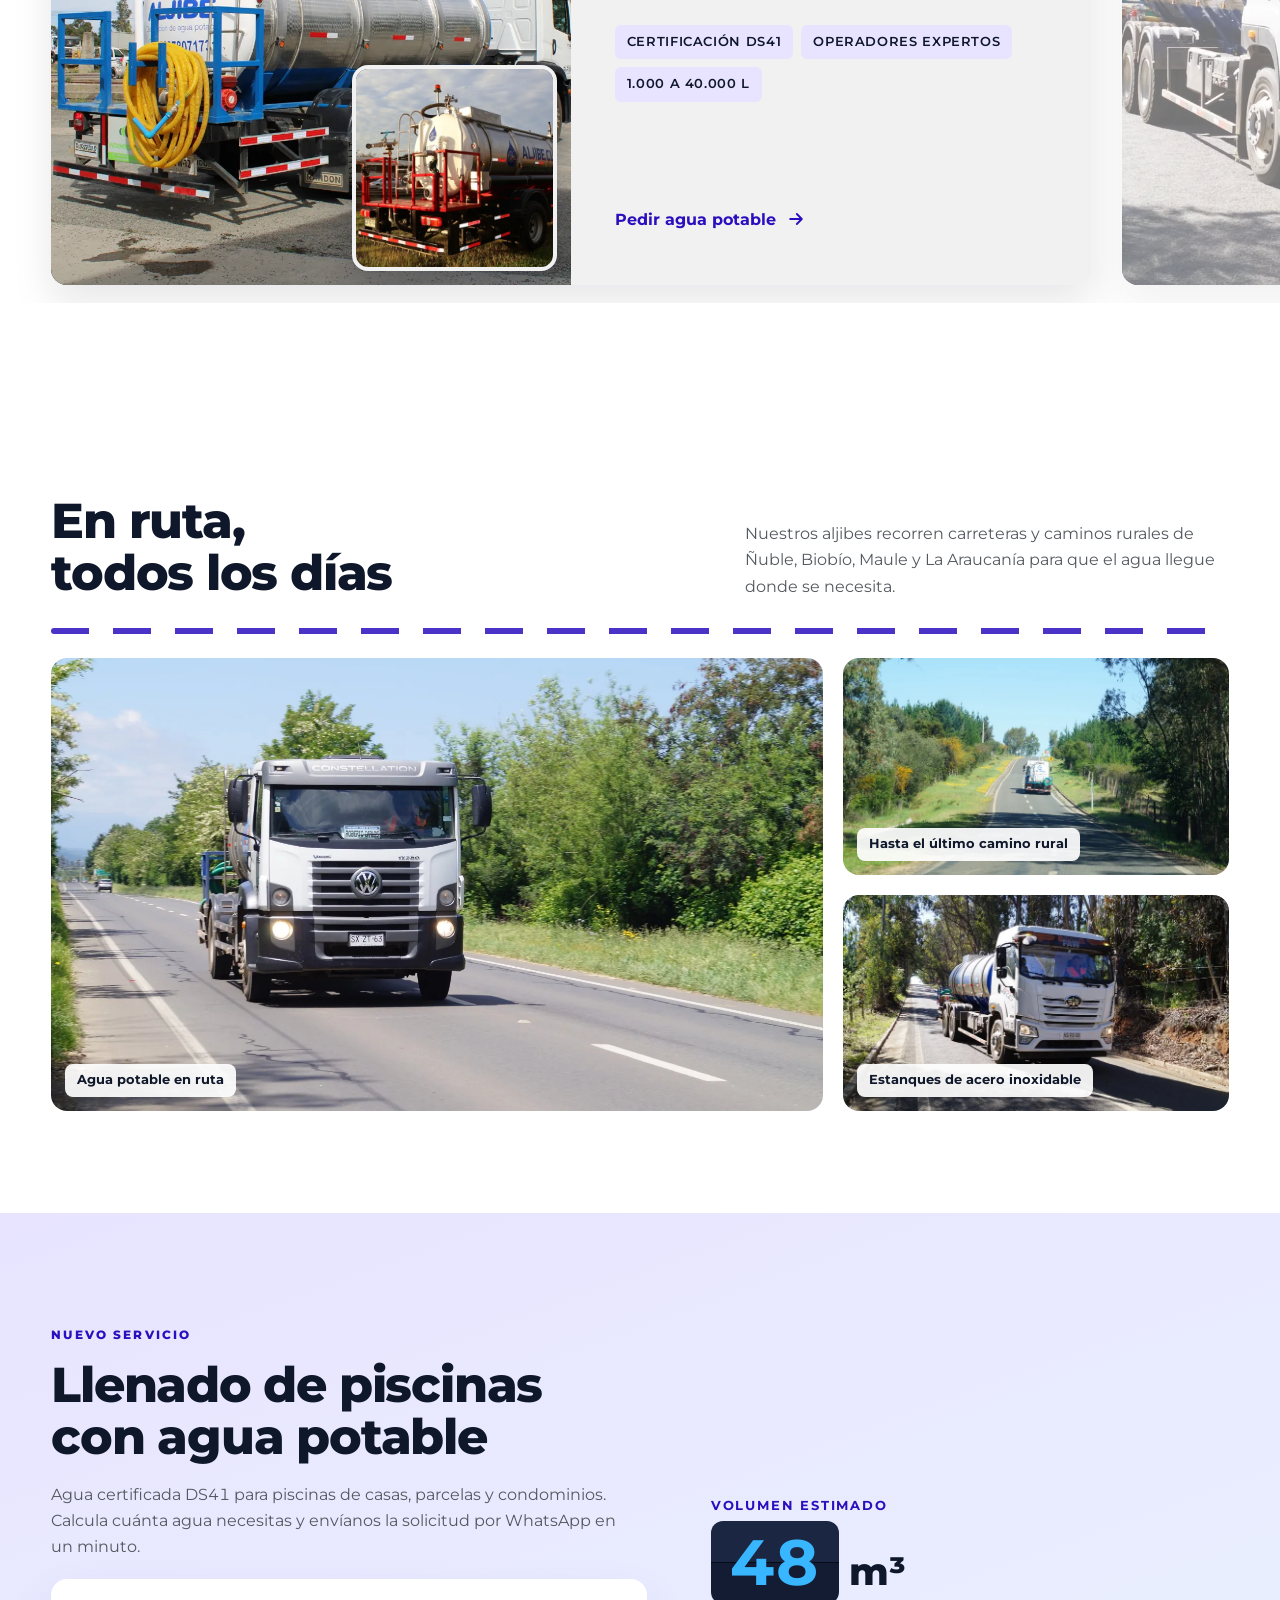
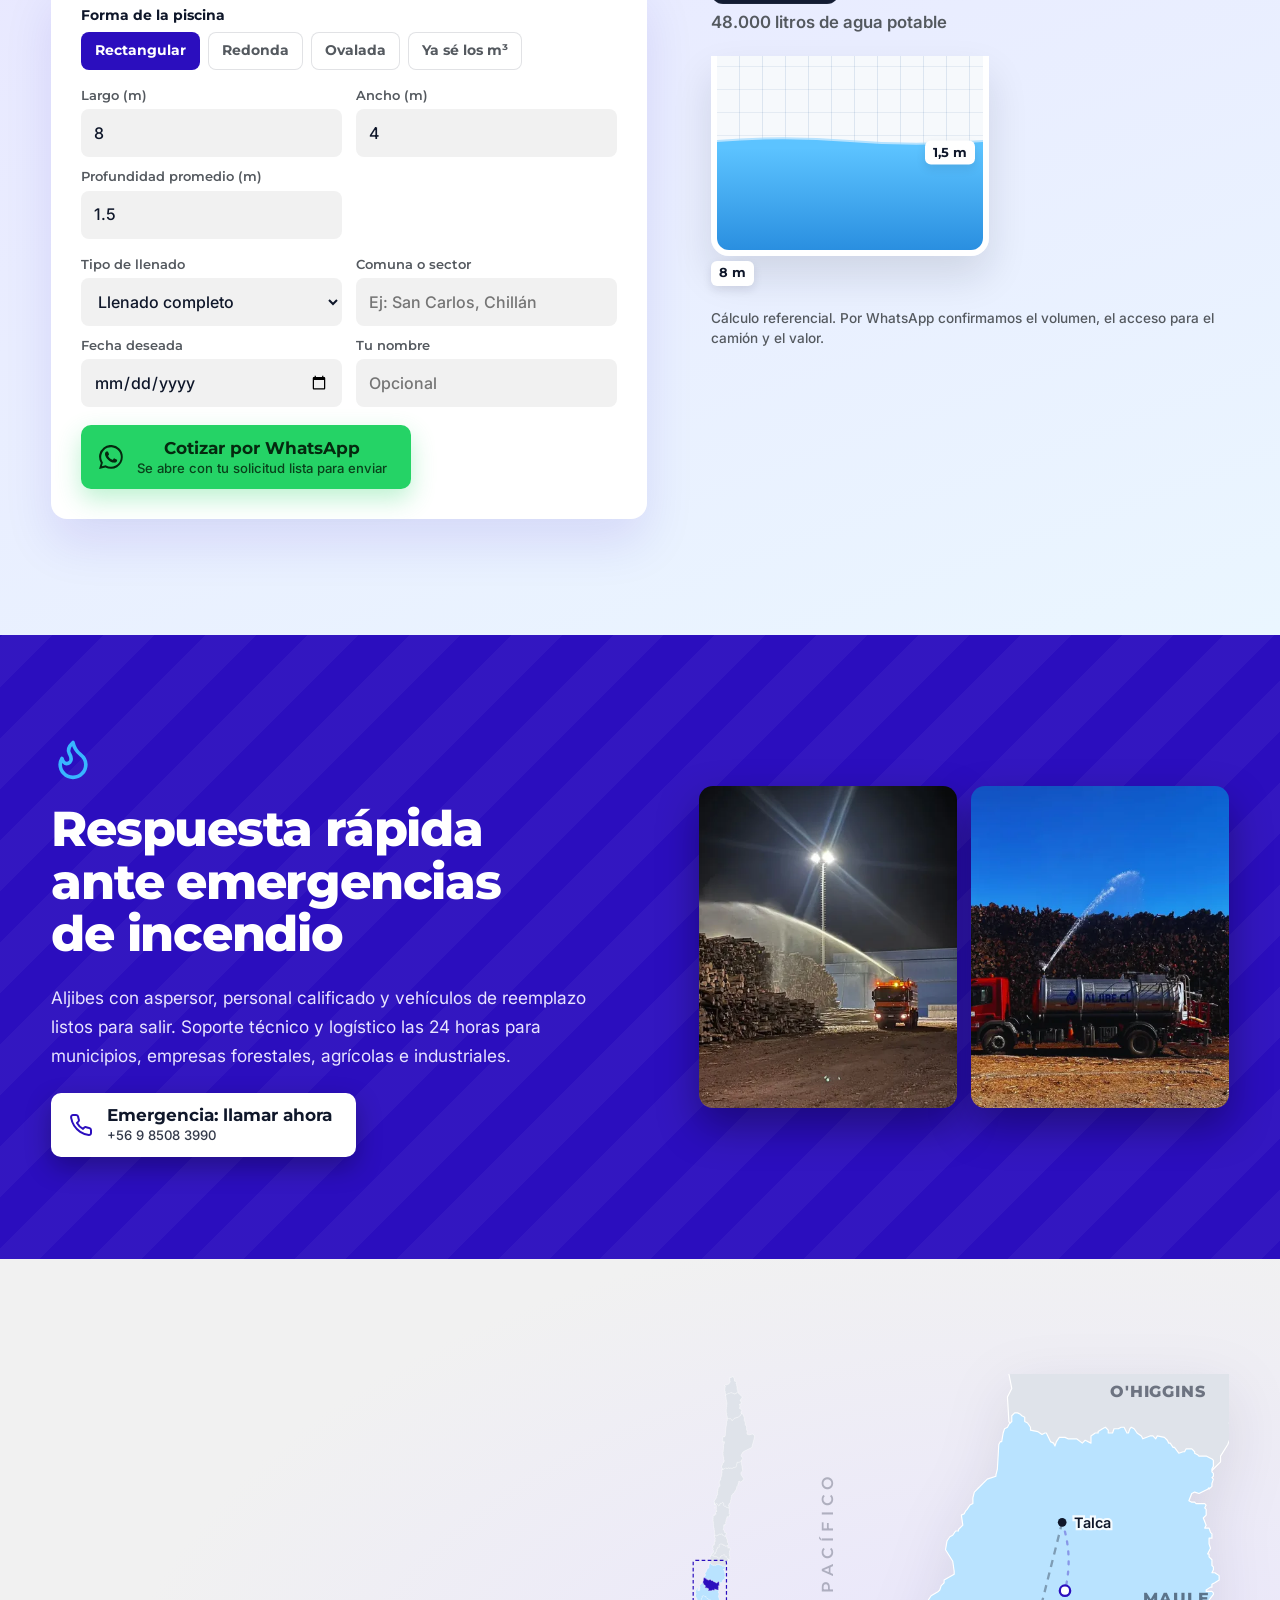
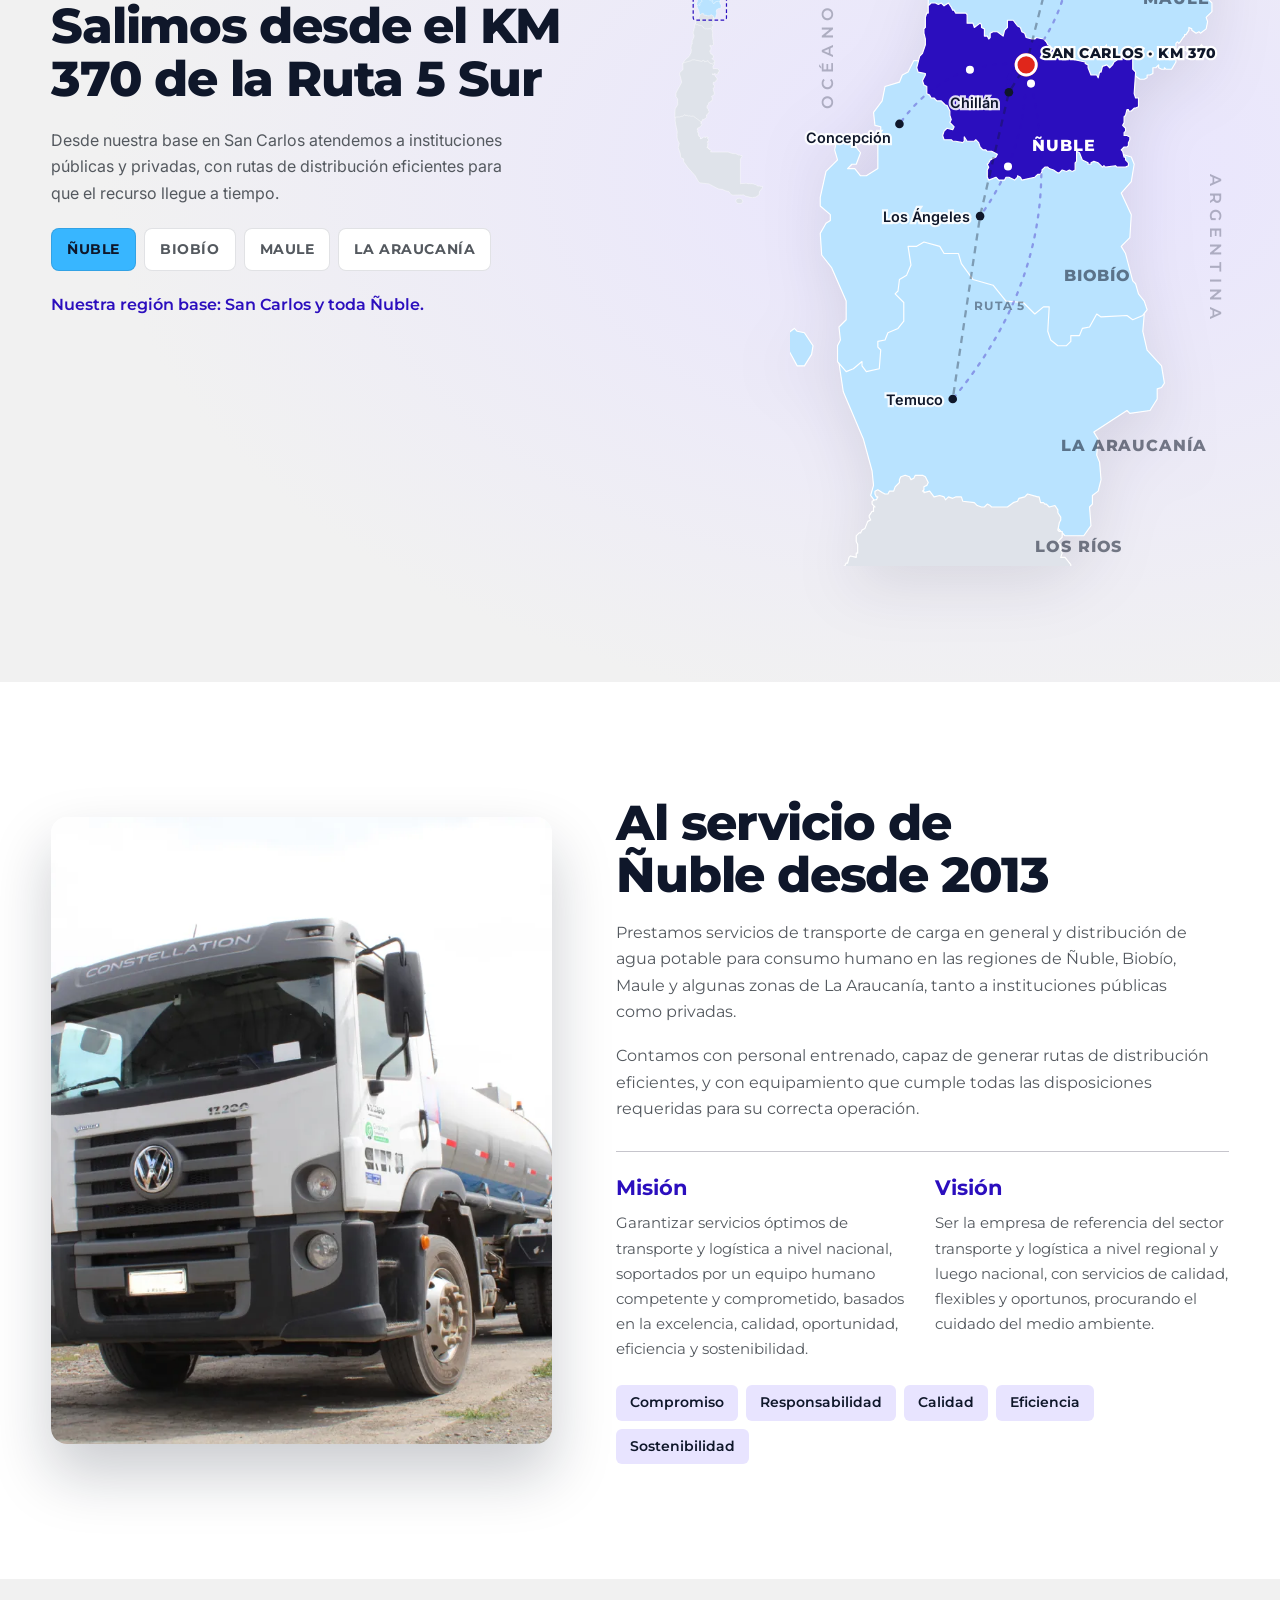
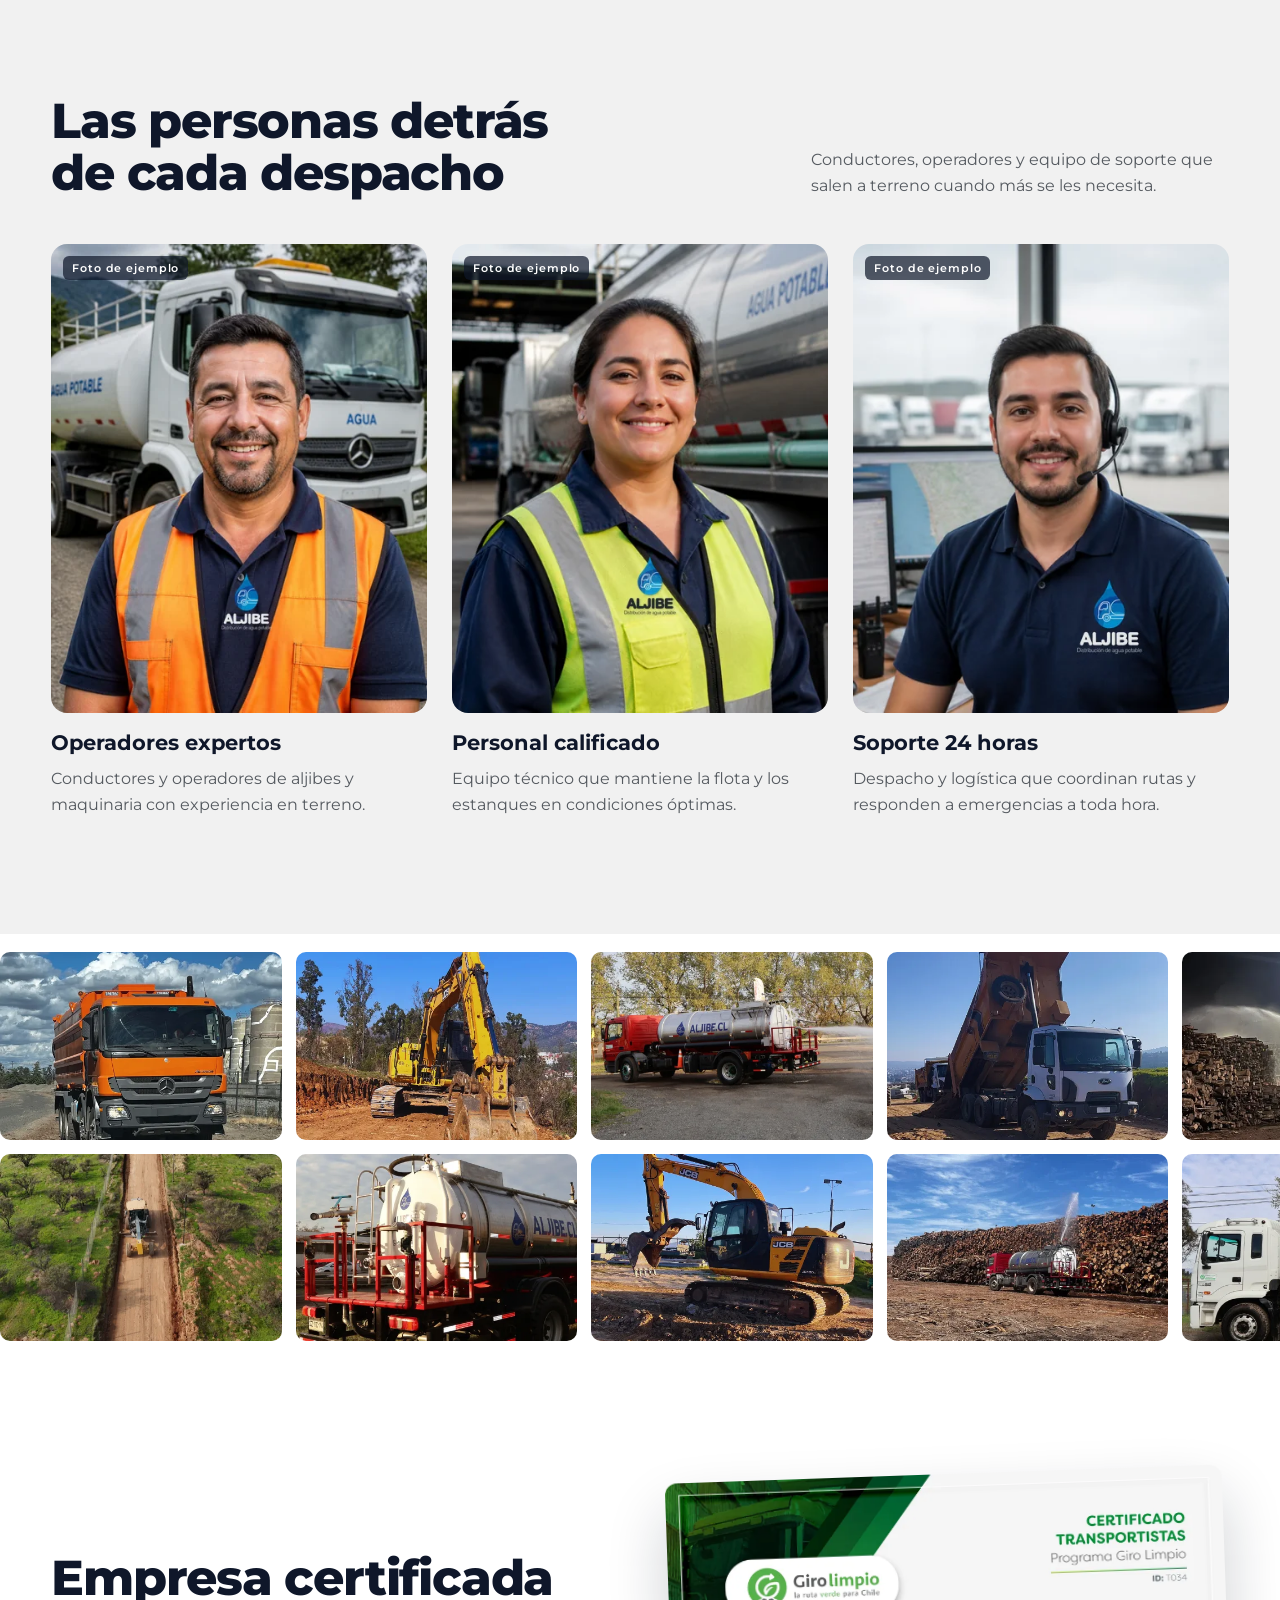
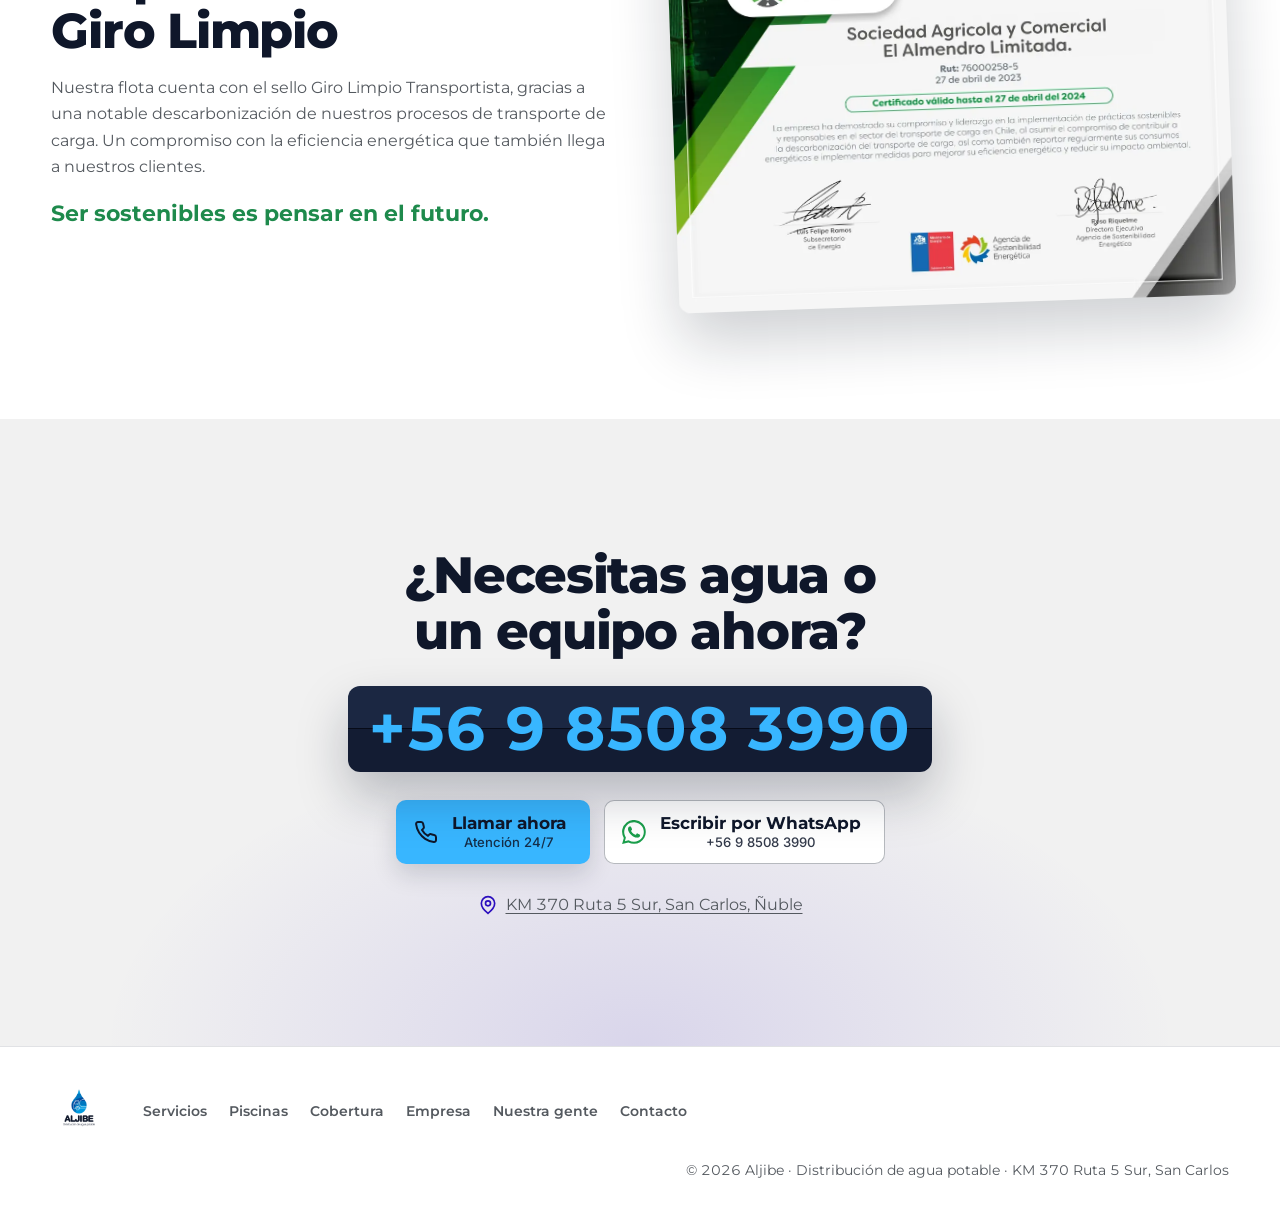
==== commit 5038a04d: "Piscinas con cotizador a WhatsApp, mapa de Chile interactivo, fotos en ruta y fotos de ejemplo del e" ====
--- a/index.html
+++ b/index.html
@@ -55,6 +55,7 @@
       </a>
       <nav class="nav" id="nav" aria-label="Principal">
         <a href="#servicios">Servicios</a>
+        <a href="#piscinas">Piscinas</a>
         <a href="#incendios">Incendios</a>
         <a href="#cobertura">Cobertura</a>
         <a href="#empresa">Empresa</a>
@@ -124,6 +125,7 @@
       <div class="ticker" aria-hidden="true">
         <div class="ticker__track">
           <span>Agua potable certificada</span><svg><use href="#i-drop"/></svg>
+          <span>Llenado de piscinas</span><svg><use href="#i-drop"/></svg>
           <span>Excavadora</span><svg><use href="#i-drop"/></svg>
           <span>Camión tolva</span><svg><use href="#i-drop"/></svg>
           <span>Retroexcavadora</span><svg><use href="#i-drop"/></svg>
@@ -152,7 +154,7 @@
         <div class="services__top">
           <h2 id="svc-title" class="h2">Una flota para cada urgencia</h2>
           <div class="services__progress">
-            <span class="services__count" aria-hidden="true"><b class="flap flap--count" data-svc-now>1</b>/4</span>
+            <span class="services__count" aria-hidden="true"><b class="flap flap--count" data-svc-now>1</b>/5</span>
             <span class="services__bar" aria-hidden="true"><i data-svc-bar></i></span>
             <span class="services__arrows">
               <button type="button" data-svc-prev aria-label="Servicio anterior"><svg aria-hidden="true"><use href="#i-arrow"/></svg></button>
@@ -180,6 +182,21 @@
 
             <article class="svc">
               <div class="svc__media">
+                <img src="img/piscina-aljibe.webp" alt="Camión aljibe con estanque de acero en camino rural" loading="lazy" width="900" height="900">
+                <img class="svc__inset" src="img/aljibe-acero.webp" alt="Estanque de acero inoxidable de un aljibe" loading="lazy" width="900" height="900">
+              </div>
+              <div class="svc__body">
+                <h3 class="svc__title">Llenado de piscinas</h3>
+                <p>Llenamos piscinas de casas, parcelas y condominios con agua potable certificada, transportada en estanques de acero inoxidable. Calcula el volumen y cotiza al instante.</p>
+                <ul class="chips">
+                  <li>Agua certificada DS41</li><li>Casas y condominios</li><li>Cotización por WhatsApp</li>
+                </ul>
+                <a class="svc__cta" href="#piscinas">Calcular y cotizar <svg aria-hidden="true"><use href="#i-arrow"/></svg></a>
+              </div>
+            </article>
+
+            <article class="svc">
+              <div class="svc__media">
                 <img src="img/retroexcavadora.webp" alt="Excavadora JCB trabajando en terreno" loading="lazy" width="500" height="500">
                 <img class="svc__inset" src="img/motoniveladora.webp" alt="Motoniveladora en camino de tierra" loading="lazy" width="500" height="500">
               </div>
@@ -224,6 +241,84 @@
             </article>
 
           </div>
+        </div>
+      </div>
+    </section>
+
+    <!-- Flota en ruta -->
+    <section class="road" aria-labelledby="road-title">
+      <div class="road__in">
+        <div class="road__head">
+          <h2 id="road-title" class="h2 h2--ink">En ruta, todos los días</h2>
+          <p>Nuestros aljibes recorren carreteras y caminos rurales de Ñuble, Biobío, Maule y La Araucanía para que el agua llegue donde se necesita.</p>
+        </div>
+        <div class="road__lane" aria-hidden="true"></div>
+        <div class="road__grid">
+          <figure class="road__item road__item--big">
+            <img srcset="img/ruta-vw-800.webp 800w, img/ruta-vw-1600.webp 1600w" sizes="(max-width: 960px) 100vw, 66vw" src="img/ruta-vw-1600.webp" alt="Camión aljibe Volkswagen Constellation en una carretera rural" loading="lazy" width="1600" height="898">
+            <figcaption>Agua potable en ruta</figcaption>
+          </figure>
+          <figure class="road__item">
+            <img srcset="img/ruta-logo-800.webp 800w, img/ruta-logo-1600.webp 1600w" sizes="(max-width: 960px) 100vw, 33vw" src="img/ruta-logo-800.webp" alt="Aljibe con el logo de la empresa subiendo por un camino entre bosques" loading="lazy" width="800" height="449">
+            <figcaption>Hasta el último camino rural</figcaption>
+          </figure>
+          <figure class="road__item">
+            <img srcset="img/ruta-faw-800.webp 800w, img/ruta-faw-1600.webp 1600w" sizes="(max-width: 960px) 100vw, 33vw" src="img/ruta-faw-800.webp" alt="Camión aljibe FAW con estanque de acero en un camino entre eucaliptos" loading="lazy" width="800" height="449">
+            <figcaption>Estanques de acero inoxidable</figcaption>
+          </figure>
+        </div>
+      </div>
+    </section>
+
+    <!-- Cotizador de llenado de piscinas -->
+    <section class="pool" id="piscinas" aria-labelledby="pool-title">
+      <div class="pool__in">
+        <div class="pool__copy">
+          <p class="eyebrow">Nuevo servicio</p>
+          <h2 id="pool-title" class="h2 h2--ink">Llenado de piscinas con agua potable</h2>
+          <p class="pool__lead">Agua certificada DS41 para piscinas de casas, parcelas y condominios. Calcula cuánta agua necesitas y envíanos la solicitud por WhatsApp en un minuto.</p>
+          <form class="pool__form" data-pool novalidate>
+            <fieldset class="seg">
+              <legend>Forma de la piscina</legend>
+              <label><input type="radio" name="forma" value="rect" checked><span>Rectangular</span></label>
+              <label><input type="radio" name="forma" value="redonda"><span>Redonda</span></label>
+              <label><input type="radio" name="forma" value="ovalada"><span>Ovalada</span></label>
+              <label><input type="radio" name="forma" value="m3"><span>Ya sé los m³</span></label>
+            </fieldset>
+            <div class="pool__grid">
+              <label class="field" data-show="rect ovalada"><span>Largo (m)</span><input name="largo" type="number" inputmode="decimal" min="0.5" max="60" step="0.1" value="8"></label>
+              <label class="field" data-show="rect ovalada"><span>Ancho (m)</span><input name="ancho" type="number" inputmode="decimal" min="0.5" max="40" step="0.1" value="4"></label>
+              <label class="field" data-show="redonda"><span>Diámetro (m)</span><input name="diametro" type="number" inputmode="decimal" min="0.5" max="40" step="0.1" value="4"></label>
+              <label class="field" data-show="rect redonda ovalada"><span>Profundidad promedio (m)</span><input name="prof" type="number" inputmode="decimal" min="0.2" max="5" step="0.1" value="1.5"></label>
+              <label class="field" data-show="m3"><span>Volumen (m³)</span><input name="vol" type="number" inputmode="decimal" min="1" max="3000" step="1" value="40"></label>
+            </div>
+            <div class="pool__grid">
+              <label class="field"><span>Tipo de llenado</span><select name="tipo"><option>Llenado completo</option><option>Completar nivel</option></select></label>
+              <label class="field"><span>Comuna o sector</span><input name="comuna" type="text" autocomplete="address-level2" placeholder="Ej: San Carlos, Chillán" required></label>
+              <label class="field"><span>Fecha deseada</span><input name="fecha" type="date"></label>
+              <label class="field"><span>Tu nombre</span><input name="nombre" type="text" autocomplete="name" placeholder="Opcional"></label>
+            </div>
+            <p class="pool__err" data-pool-err role="alert" hidden></p>
+            <button class="btn btn--wa-solid" type="submit"><svg aria-hidden="true"><use href="#i-wa"/></svg><span>Cotizar por WhatsApp<small>Se abre con tu solicitud lista para enviar</small></span></button>
+          </form>
+        </div>
+        <div class="pool__viz">
+          <div class="pool__result" aria-live="polite">
+            <span class="pool__lbl">Volumen estimado</span>
+            <span class="pool__num"><b class="flap flap--pool" data-flap data-pool-m3>48</b><em>m³</em></span>
+            <span class="pool__liters" data-pool-l>48.000 litros de agua potable</span>
+          </div>
+          <div class="tank" aria-hidden="true">
+            <div class="tank__basin" data-pool-basin>
+              <div class="tank__water" data-pool-water>
+                <svg class="tank__wave" viewBox="0 0 200 20" preserveAspectRatio="none"><path d="M0 10 Q25 2 50 10 T100 10 T150 10 T200 10 V20 H0Z"/></svg>
+                <svg class="tank__wave tank__wave--back" viewBox="0 0 200 20" preserveAspectRatio="none"><path d="M0 10 Q25 2 50 10 T100 10 T150 10 T200 10 V20 H0Z"/></svg>
+              </div>
+              <span class="tank__dim tank__dim--d" data-pool-d>1,5 m</span>
+            </div>
+            <span class="tank__dim tank__dim--w" data-pool-w>8 m</span>
+          </div>
+          <p class="pool__note">Cálculo referencial. Por WhatsApp confirmamos el volumen, el acceso para el camión y el valor.</p>
         </div>
       </div>
     </section>
@@ -258,25 +353,74 @@
           </div>
           <p class="region-note" data-region-note aria-live="polite">Nuestra región base: San Carlos y toda Ñuble.</p>
         </div>
-        <div class="radar" aria-hidden="true">
-          <svg viewBox="-200 -200 400 400">
-            <defs>
-              <radialGradient id="sweep-g" cx="0" cy="0" r="1" gradientUnits="userSpaceOnUse" gradientTransform="scale(190)">
-                <stop offset="0" stop-color="#5cc3ff" stop-opacity=".0"/>
-                <stop offset="1" stop-color="#5cc3ff" stop-opacity=".35"/>
-              </radialGradient>
-            </defs>
-            <circle class="ring" r="60"/><circle class="ring" r="115"/><circle class="ring" r="170"/>
-            <path class="axis" d="M-190 0H190M0-190V190"/>
-            <text class="compass" x="0" y="-178">N</text>
-            <g class="sweep"><path d="M0 0 L0 -190 A190 190 0 0 1 134 -134 Z" fill="url(#sweep-g)"/><line x1="0" y1="0" x2="0" y2="-190"/></g>
-            <g class="zone" data-zone="nuble"><circle class="zone__area" r="58"/><text x="0" y="40">Ñuble</text></g>
-            <g class="zone" data-zone="maule"><path class="zone__area" d="M-70 -95 A118 118 0 0 1 70 -95 L45 -150 A170 170 0 0 0 -45 -150Z" transform="translate(0 -5)"/><circle class="blip" cx="0" cy="-125" r="6"/><text x="0" y="-102">Maule</text></g>
-            <g class="zone" data-zone="biobio"><path class="zone__area" d="M-100 60 A116 116 0 0 0 10 116 L15 166 A170 170 0 0 1 -150 85Z"/><circle class="blip" cx="-80" cy="105" r="6"/><text x="-80" y="140">Biobío</text></g>
-            <g class="zone" data-zone="araucania"><path class="zone__area" d="M-30 155 A158 158 0 0 0 60 147 L68 182 A195 195 0 0 1 -34 192Z"/><circle class="blip" cx="15" cy="168" r="6"/><text x="70" y="160" text-anchor="start">La Araucanía</text></g>
-            <g class="base"><circle r="9"/><circle class="base__pulse" r="9"/></g>
-            <text class="base__lbl" x="14" y="-12" text-anchor="start">San Carlos · KM 370</text>
+        <div class="chmap" data-chmap>
+          <svg class="chmap__mini" viewBox="-3 0 76 357" role="img" aria-label="Mapa de Chile; el recuadro marca la zona que se muestra ampliada">
+            <g class="zones">
+              <path class="cl" data-zone="araucania" d="M17.5 190.7 17.7 190.2 18.4 189.8 19 189.2 19.1 188.8 20.4 187.7 20.5 187.5 19.8 187.1 19.8 186.4 19.9 186 20.4 185.6 20.5 184.8 21 184.5 20.6 184.2 20.4 183.7 20.4 183.3 20.7 183 20.8 182.6 21 182.3 22 182.3 23.4 181.9 23.7 182.3 24.6 182.5 24.6 182.7 25.6 182.6 25.9 183.1 26 183.7 25.9 183.8 26.4 184.5 27.3 184.6 28 185.3 28.2 185.3 28.5 185.9 29.4 185.7 29.8 186.3 30.5 186 31.2 186.3 31.5 186.8 31.5 188 32.6 187.5 32.7 187.1 33.3 186.5 34 186.7 35.7 186.5 36.6 187.6 36.5 188.7 36.8 189.9 37.7 190.8 37.8 191.9 37.7 192.2 37.4 192.3 37.4 193 37 193.7 35.7 193.8 35.6 193.7 33.5 195 33.7 195.4 33.6 196.5 33.8 196.9 33.9 198 33.7 198.7 33.4 198.9 33.4 199.5 33.2 199.8 33.3 200.8 32.8 201.5 31.7 201.5 30.7 200.4 30 200.2 29.5 199.6 28.6 200 28.3 200.4 26.1 200.4 25.9 200.2 25 200.2 24.8 199.9 24.2 200 23.8 199.8 23 199.6 22.3 199.8 22 199.4 22 198.7 21.6 198.8 21.2 199.4 20.6 199.6 19.8 199.4 19.5 198.9 19.7 198.4 19.6 197.5 19.1 195.4 17.8 192.5 17.5 190.7Z"/>
+              <path class="cl" data-zone="biobio" d="M16.4 180.3 16.7 178.7 17.4 178 17.2 177.3 17.4 176.5 17.7 176.4 18.3 176.7 18.3 177.1 18.5 177.1 18.8 177.6 18.6 178.3 18.3 178.3 18.1 178.6 18.5 178.6 18.8 179 19.3 179 19.9 178.6 19.9 176.9 20.1 176.7 20.1 176 19.8 175.9 19.7 175 20.3 174.4 20.4 173.4 21.3 173.2 21.5 172.8 21.9 172.5 22.2 171.8 23.1 171.8 23.5 172.2 23.6 172.6 23.5 173.2 24.8 174.1 25.1 174.8 25 175.3 25.5 175.9 26.3 176 27 176.8 27.4 176.8 28 177.3 28.1 177.9 27.9 178.3 27.5 178.4 27.6 178.6 28.3 178.3 29.6 178.4 30.1 177.7 31.7 178 31.8 177.2 32.2 176.8 32.7 176.8 33.1 177.1 33.1 177.3 33.7 177.3 34 177.5 34.1 177.7 34.9 177.6 35.8 177.9 36 178.3 35.8 179.4 35.1 180 35.8 181.4 35.7 182.9 35.1 183.4 35.5 183.8 35.9 185.6 36.1 185.7 36.2 186.4 36.6 186.8 36.8 187.3 36.5 187.7 35.9 188 35.6 187.7 33.9 187.9 33.6 187.6 33.2 188.4 32.7 188.5 32.5 189 32 189 32 189.4 31.8 189.6 31.2 189.6 30.8 189.2 30.6 188.7 30.7 187.2 30.3 187.2 29.8 187.6 29 186.9 28 186.8 27.2 185.9 25.9 185.4 25.1 184.5 25 183.8 24.1 183.8 23.8 183.4 22.9 183.1 22.4 183.4 21.9 183.4 22 184.6 21.8 185.2 21.3 185.4 21.2 186.3 21 186.4 21.6 186.9 21.6 188.1 21.2 188.5 20.6 188.8 20.4 189.2 19.9 189.4 19.9 189.8 20.1 189.9 20 191.1 19.3 191.2 19 190.8 19 190.6 18.4 191.1 18 191.2 17.4 190.6 17.4 189.6 17.7 189.2 17.5 188.4 18 188 18 186.8 17.1 184.8 16.5 184 16.4 182.6 16.7 181.9 17 181.8 17 181.4 16.4 180.9 16.4 180.3ZM14.9 188.7 15.4 188.8 15.9 189.6 15.8 190.2 15.4 190.8 14.9 190.8 14.4 189.9 14.3 189.4 14.4 188.8 14.7 188.5 14.9 188.7Z"/>
+              <path class="cl" data-zone="loslagos" d="M6 238.9 8.1 235.9 11.1 233.4 11.1 233.1 11.6 232.6 11.7 231.7 12.1 231.5 12.4 230.3 12.9 230 12.8 229.3 12.9 228.5 13.2 228.2 13.1 227.7 12.7 227.3 12.7 225.9 13 225.4 12.8 224.9 12.9 223.8 13.6 223.2 13.7 222.8 13.6 221.6 13.9 221.4 13.6 221.1 13.6 220.4 14.7 218.1 15.3 216.5 14.5 214.3 14.6 214.2 14.4 213.1 14.6 212.6 14.9 212.4 14.8 211.9 15 211 15.3 210.8 15.3 210 15.9 209.3 15.7 208.8 15.8 208 15.7 207.6 15.9 206.5 16.4 206 16.8 205.8 17.2 206.4 18.6 206.2 19 206.8 21.5 206.9 21.6 207.2 21.9 207.2 22.8 207.9 22.9 208.5 23.8 209.3 24.5 209.5 24.7 209.9 25.7 209.6 28.1 209.7 28.7 209.3 29 209.5 29.3 209.1 29.7 208.8 30.3 208.9 30.6 209.2 30.7 209.6 30.5 210.3 29.8 211 29.9 211.6 30.3 211.9 30.5 212.4 30.3 213.3 30.7 213.7 30.6 214.7 30.3 215 30.6 216 30.1 216.5 30.6 217 30.7 218.1 30.6 219.1 30.8 219.2 31.2 220.7 31 221.1 31 222.2 31.3 222.4 31.3 223.6 30.7 224.2 29.9 224.3 29.6 224.6 29.2 224.5 28.9 224.1 28.2 224.3 28.5 225.3 29.2 225.7 29.2 227.3 28.4 228.5 28.3 229.7 28.5 229.9 28.5 230.3 28.8 230.5 29 231.1 29.6 231.2 29.8 231.7 31.2 232.6 31.3 232.8 31.2 234.5 31 234.7 30.5 234.6 30.1 235 30.5 235.4 30.5 235.7 30.8 235.7 31.4 236.3 32.1 236.5 32.4 237 32.2 238 31.2 238.5 31.9 239.3 31.9 240.1 31.5 240.4 31.2 241.3 31 241.5 30.2 241.3 29.8 240.7 29.8 240.3 29.4 240.5 27.9 240.3 27.2 239.4 26.6 239.2 26.3 238.1 25.9 238.4 25.5 239 25.1 239 24.8 238.8 24.2 238.9 23.3 238.8 23.1 238.5 22.4 238.6 22.1 238.2 21 238.5 19.8 238.1 16.5 237.6 15.4 237.1 14.3 237.1 12.3 238.2 10.1 238.6 6.4 239.9 5.9 239.6 6 238.9Z"/>
+              <path class="cl" data-zone="ohiggins" d="M28.1 155.3 28.3 154.8 28.2 153.9 28.7 153.2 28.4 151.4 28.9 150.6 28.9 150.3 29.3 150.1 29.3 149.8 30 148.9 30.8 149 31.7 149.8 32.3 149.7 33.2 149.9 33.4 150.2 34.3 150.1 35 151.3 36.2 151.3 36.3 150.6 36.5 150.6 36.6 150.2 37 150.1 37.3 149.3 37.9 149.1 38.2 148.9 38.7 149 39.8 148.5 40.6 148.5 41.1 149 41.4 150.1 42.3 150.1 42.6 150.5 42.8 151.6 43 151.6 43.5 152.1 43.8 153.7 43.7 154.4 43.4 154.5 43 155.1 42.8 155.1 42.5 155.9 42.3 156 42.3 156.7 42 157 42.1 157.6 41.9 158.3 41.4 159 41.4 159.4 40.9 159.9 39.9 159.8 39.4 159.4 38.9 159.8 38.4 159.5 37.7 158.6 36.4 158.7 35.9 158.2 35.3 158.3 35.1 158 34.9 158.3 33.9 158.2 33.9 158.7 33.6 159.1 32 158.7 31.3 159.3 30.9 159.3 30.1 158.3 29.2 158 28.2 156.8 28.1 155.3Z"/>
+              <path class="cl" data-zone="aysen" d="M-0.7 283.3 -0.4 276.6 1.7 273.2 1.6 268.3 0.9 267.7 0.2 266.3 0.3 263.9 0.6 262.8 5 254.7 3.7 249.2 3.3 248.4 3.3 247 4.3 245.5 4.5 245.5 6.1 244.2 5.9 239.3 6 238.8 9.9 237.6 12.1 237.1 13.6 236.2 14.2 236.1 15.6 236.1 16.7 236.5 18.6 236.7 21.1 237.4 21.7 237.3 21.9 237 22.5 237.1 22.5 236.9 22.9 236.5 23.3 236.5 23.8 237.3 23.8 237.7 24.7 237.6 25 237.8 25.8 237 26.8 236.9 27.1 237.7 27.9 238.6 28.3 238.6 28.8 239.3 29 239 30.2 239.2 30.8 239.7 30.7 240.1 31.2 240.5 31.3 240.9 31.2 241.3 30.8 241.7 31 242.1 30.8 242.7 30.9 243.2 31.4 243.4 33.6 243.2 33.9 243.6 34.6 243.5 35.6 244.2 36 245.1 35.9 245.9 35.6 246.2 35.1 246.2 35.2 246.5 35.1 247.1 34.7 248 34 248.2 33.2 248 32.7 247.5 32.3 247.5 32.1 247.8 31.5 248 30.7 247.7 30.1 248.1 30.9 248.1 31.3 248.5 32.4 248.6 33 250 34.1 251.2 34.3 252.3 33.7 252.9 33.4 252.9 33.4 253.2 33.2 253.4 33.2 254 33 254.3 32.3 254.6 31.4 254.4 31 255.2 31.2 256.6 31.7 256.7 32.2 257.8 32.1 258.5 31.9 258.6 31.8 259 30.9 259.8 31.3 260.5 31.2 261.4 31.8 262.8 32 264.6 31.8 265 31 265.4 30.8 265.8 29.9 266 29.7 266.4 29.7 266.7 29.9 266.7 30.2 267.3 30.1 267.9 30.5 268.5 30.2 269.8 30 270 29.4 269.8 29.4 270.2 28.9 270.8 28.2 270.9 28.1 271.3 27.2 271.6 27.3 272 27.1 272.4 27.1 272.9 26.6 273.6 26.3 273.6 26 274.4 25.8 275.5 26.2 275.6 26.3 276.4 26.6 276.4 27.2 277.4 27.1 278.2 27.6 278.7 27.7 279.4 27.4 279.9 26.7 280.2 26.7 280.6 26.3 281.2 25.4 281.6 25.6 283.1 25.6 283.6 25.4 284 23.8 284.9 23.6 285.3 23.2 285.6 22.4 285.3 22.1 286.2 21.8 286.3 21.8 286.6 21.1 287.2 21 287.6 20.5 287.8 14.6 283.3 14 283.2 12.3 283.3 11.9 282.9 10.2 283.2 10.1 282.9 9.4 282.6 8.9 282.6 8.5 282.4 8 282.5 7.3 282.1 6.1 283.2 5.7 283.2 5.5 283.5 4.7 283.3 3.7 283.9 -0.3 284 -0.7 283.6 -0.7 283.3Z"/>
+              <path class="cl" data-zone="magallanes" d="M-0.2 283.4 0.6 283.4 3.3 283.3 4 283.1 4.6 282.7 5.3 282.9 5.5 282.7 6 282.6 6.5 282.2 6.8 282 6.9 281.8 7.3 281.5 7.5 281.5 7.5 281.6 7.6 281.6 7.6 281.7 7.7 281.8 8 281.9 8.7 281.9 9.2 282.1 9.5 282 9.7 282.1 9.7 282.2 10.1 282.3 10.5 282.6 10.9 282.4 11.7 282.4 12.3 282.5 12.6 282.8 12.9 282.8 13 282.7 13.2 282.6 13.3 282.5 13.6 282.6 13.7 282.6 14 282.6 14.3 282.8 14.7 282.7 20.4 286.9 20.7 287.2 20.7 287.6 20.9 287.7 21 287.6 21.1 287.6 21.2 287.7 21.3 287.7 21.4 287.7 21.5 287.8 21 287.9 21 288 21.1 288.1 21.1 288.4 20.8 288.5 20.8 288.7 20.9 288.9 21.3 288.9 21.5 289.1 21.5 289.2 21.5 289.3 21.6 289.3 21.7 289.7 21.6 290 20.7 290.9 20.8 291.1 20.7 291.2 20.6 291.2 20.6 291.4 18.5 292.4 18.5 292.5 18.4 292.5 18.2 292.6 18.2 292.9 18.1 293.2 18.1 293.4 17.9 293.4 17.8 293.5 17.7 293.5 17.7 293.8 17.9 293.9 18.1 294 18.3 294 18.4 293.9 18.5 293.9 18.5 294.3 18.6 294.3 18.6 294.4 18.5 294.5 18.5 294.6 18.5 294.7 18.4 294.7 18.4 294.8 18.2 294.8 18.3 295.1 18.1 295.2 18 295.3 18 295.4 18 295.5 18 295.6 18.1 295.6 18.3 295.8 18.3 295.9 18.5 295.9 18.6 295.9 18.7 296.1 18.5 296.3 18.4 296.5 18.6 296.5 19.1 297 18.8 297.4 18.6 297.4 18.6 297.6 18.7 297.7 18.8 297.6 19.1 297.6 19 297.9 19 298 19.1 298.1 19.1 298.5 19.2 298.5 19.2 298.6 19.1 298.6 19.1 298.7 19.3 298.7 19.3 298.8 19.1 298.8 19.1 298.9 19.1 299.1 19.2 299.1 19.4 299.4 19.6 299.4 19.6 299.6 19.7 299.6 20 299.6 20 299.7 20.3 299.8 20.5 300.1 20.7 300.1 20.6 300.2 20.7 300.3 20.5 300.4 20.5 300.5 20.5 300.6 20.4 300.6 20.4 300.7 20.3 300.9 20.4 301 20.4 301.1 20.6 301.1 20.7 301.2 20.4 301.5 20.5 301.5 20.7 301.3 21.1 301.2 21.1 301.3 21.2 301.4 21.4 301.1 21.7 301.1 21.8 301.1 21.8 301 22 300.9 22.1 300.6 22.4 300.6 22.4 300.4 22.5 300.3 22.7 300.1 23 300.1 23.2 299.9 23.5 299.9 23.6 299.8 23.7 299.8 23.7 299.9 23.8 299.9 23.8 300 23.9 300.1 24.1 300.1 24.1 300.2 24.4 300.1 24.6 300.4 24.7 300.4 24.7 300.1 24.9 300.1 25 299.9 25 299.8 25.2 299.8 25.3 299.7 25.5 299.7 25.6 299.8 25.7 299.8 25.9 299.8 26 300 26.4 299.8 26.5 300 26.5 300.1 26.9 300.1 26.9 300.4 26.8 300.4 26.8 300.6 26.8 300.7 26.6 300.7 26.5 300.8 26.5 300.9 26.4 300.9 26.4 301.1 26.8 301.3 27.1 301.8 27 302 27.2 302.1 27.1 302.3 27.2 302.4 27.1 302.6 27.1 302.8 27.1 302.9 27 303 27.1 303.6 26.9 303.7 26.6 303.6 26.4 303.6 26.3 303.5 26.3 304 26 304.2 26 304.3 26 304.4 26 304.5 26.2 304.6 26.4 304.8 26.5 305.1 26.7 305.1 26.8 305.1 26.8 305.3 27.1 305.5 27.1 305.6 27 305.9 26.7 306 26.7 306.1 26.3 306.2 26.3 306.4 26.6 306.4 26.7 306.5 26.7 306.9 26.5 307.1 26.5 307.4 26.6 307.4 26.6 307.6 26.4 307.6 26.4 307.7 26.5 308 26.3 308.1 26.1 308 26.1 308.1 25.9 308.2 25.8 308.5 26 308.6 26.1 308.6 26.2 308.5 26.6 308.6 26.7 308.9 26.9 309 26.9 309.1 26.8 309.1 26.9 309.1 26.9 309.4 26.8 309.5 26.8 309.6 27.2 309.6 27.5 309.6 27.6 309.8 27.8 309.8 27.8 310 28.1 310 28.1 310.2 28.4 310.2 28.4 310.3 28.7 310.5 29 310.8 29 310.9 29.2 311.1 29.3 311.1 29.3 311.2 29.4 311.3 29.4 311.4 29.4 311.5 29.5 311.5 29.5 311.6 29.4 311.6 29.3 311.6 28.9 311.9 28.8 311.9 28.8 312 28.9 312.1 29.2 312 29.3 312.1 29.3 312.2 29.4 312.2 29.5 312.3 43.4 312.3 47.1 313.6 49.3 313.6 50.1 313.9 50.8 314.1 51.8 314.8 52.7 314.8 53.6 315 53.8 315.2 54.9 315.3 54.9 315.8 54.8 315.9 53.5 318.2 53.5 335.5 53.6 337.6 53.6 338.2 53.5 338.4 53.5 338.5 53.9 338.4 54.7 338.2 56.1 338.3 56.8 338.2 56.9 338.2 57.3 338.2 57.7 338.1 58.4 338.1 58.6 338.2 59 338.3 59.1 338.3 59.2 338.3 59.9 338.4 61 338.3 61.2 338.5 61.7 338.6 61.8 338.5 62.1 338.5 63.2 338.4 63.8 338.6 64.2 338.6 64.9 339.1 65.4 339 66 339.2 66.2 339.2 66.5 339.3 67.5 340.3 68.5 340.4 68.6 340.4 68.7 340.4 68.8 340.4 69 340.4 69.3 340.4 71.8 340.9 71.8 341.6 71.6 342 69.3 344.9 69.1 346.9 69 347.4 68.7 347.8 68.4 348 66.6 349.3 65.7 349.6 63.4 350 62.4 349.9 57.7 348.7 57.2 348.4 56.3 347.7 47.7 347.9 47 347.8 46.2 347.5 45.6 347.2 44 345.1 40.9 344.2 38.6 343.1 36 342.9 35.2 342.7 27.4 338.6 20.5 337.8 19.6 337.5 19.1 337.1 18.8 336.8 18.8 336.7 16.1 331.8 10.1 325.1 6.9 320.6 6.7 320.1 6.7 318.9 6.7 318.5 6.8 318.1 4.8 317.2 4.4 316.8 4.1 316.3 3.8 313.2 2.2 308.9 2.2 308.7 2.2 308.3 3 305.1 1.6 302.5 1.2 300.4 1.2 297.5 1.3 295.3 0.1 289.8 -0.4 286.3 -0.3 283.4 -0.2 283.4ZM52.7 354.9 52 354.8 51.2 354.6 50.7 354.3 50.2 353.8 49.9 353.2 49.8 352.2 50 351.7 50.3 351.3 50.9 350.9 51.4 350.6 52.1 350.5 53 350.5 53.6 350.6 54.2 350.9 54.7 351.3 55 351.6 55.5 352.7 55.5 353.2 55.4 353.6 55.2 353.9 54.7 354.3 53.9 354.7 53.4 354.8 52.7 354.9Z"/>
+              <path class="cl" data-zone="coquimbo" d="M30.9 119.7 30.9 119.4 30.9 119.2 31 119.1 31 118.8 31 118.5 31 118.4 31.1 118.1 31 117.9 31.1 117.6 31.1 117.4 31.2 117.3 31.2 117 31.4 116.4 31.5 116.3 31.7 116.3 31.8 116.4 31.8 116.6 31.9 116.9 32.2 116.8 32.4 116.7 32.3 116.5 32.4 116.4 32.6 116.4 32.5 116.2 32.6 116 32.7 115.9 32.7 115.8 33 115.6 33.2 115.9 33.3 115.7 33.4 115.5 33.2 115.3 33.3 115 33.2 114.7 33.2 114.6 33 114.5 33 114.2 33.3 114 33.4 113.9 33.4 113.7 33.6 113.5 33.8 113.5 33.9 113.7 34 113.7 34 113.5 34 112.9 33.8 112.8 33.7 112.5 33.6 112.4 33.5 112.2 33.6 111.9 33.6 111.8 33.6 111.6 33.7 111.4 33.7 111.1 33.9 110.8 33.6 110.3 33.6 110.1 33.6 110 33.6 109.6 33.7 109.4 33.7 109.3 33.7 109.2 33.5 109.2 33.4 109.1 33.5 108.9 33.6 108.8 33.6 108.4 33 107.8 32.6 107.9 32.5 107.8 32.5 107.6 32.4 107.6 32.4 108 32.1 108 32 107.9 32.1 107.5 32.3 107.2 32.5 107.2 32.6 107.5 32.7 107.4 32.5 107.3 32.4 107 32.4 106.9 32.5 106.8 33.2 106.7 33.3 106.6 33.5 106.4 33.7 106.4 34.1 106.7 34.4 106.7 34.5 106.8 34.8 106.8 34.9 106.9 35 107.7 35.2 107.8 35.5 107.8 35.6 107.9 35.7 108 35.7 108.3 36 108.1 36 107.7 36.1 107.6 36.1 107.3 36.2 107.2 36.2 107 36.2 106.7 36.3 106.6 36.6 106.6 36.7 106.3 36.9 106.3 37.5 106.4 37.7 106.2 38 106.1 38 105.8 38.1 105.7 38.3 105.6 38.6 105.6 39 105.4 39.2 105.6 39.5 105.5 39.7 105.6 39.7 105.9 39.6 106.1 39.8 106.2 39.8 106.4 40 106.6 40 107.2 40.2 107.4 40.2 107.8 40.2 107.9 40.3 108.2 40.3 108.4 40.2 108.5 40.2 108.6 40.5 108.7 40.6 108.5 40.7 108.5 41.2 108.5 41.9 109.3 42.1 109.8 42.4 109.8 42.4 109.9 42.6 109.8 42.8 109.9 43.2 109.8 43.4 109.6 43.9 109.7 44 109.9 43.9 110.2 44.1 110.5 44 110.8 44 111.1 44.1 111.4 44.2 111.4 44.4 111.6 44.4 112 44.3 112.1 44.2 112.5 44.3 112.6 44.3 112.9 44.5 113 44.4 113.2 44.3 113.2 44.3 114 44.1 114.3 44.1 114.4 44.2 114.5 44.2 114.6 43.9 115 44 115.1 44.4 115.1 44.6 115.3 44.8 115.3 44.9 115.5 44.9 115.8 44.9 115.9 44.9 116 44.8 116.1 44.7 116.4 44.6 116.5 44.4 116.4 44.4 116.7 44.2 117.1 44.2 117.3 44.3 117.4 44.3 117.6 44 117.7 43.8 117.9 43.5 117.9 43.3 118 42.9 118 42.8 117.9 42.6 117.8 42.7 118.2 42.7 118.3 42.5 118.6 42.2 118.8 42.3 119 42.2 119.1 42.2 119.3 42 119.6 42 119.7 41.8 120 41.8 120.4 41.7 120.5 41.8 120.9 41.6 121.1 41.6 121.2 41.5 121.5 41.6 121.6 41.5 121.9 41.3 122.2 41.3 122.4 41.2 122.7 41.3 122.8 41.4 122.9 41.4 123.3 41.6 123.4 41.6 123.8 41.4 123.9 41.2 123.9 41.2 124 40.9 124.3 40.9 124.6 40.5 125 40.3 124.9 40.2 124.3 40.1 124.5 40 124.5 40 124.6 39.8 124.8 39.8 125.5 39.7 126 39.6 126.1 39.7 126.5 39.7 127 39.6 127.2 39.6 127.4 39.5 127.6 39.5 127.7 39.6 127.8 39.5 128.2 39.5 128.6 39.7 128.9 39.9 129.1 39.9 129.3 40.1 129.4 40.2 129.5 40.2 129.8 40.2 130 40.2 130.2 40.3 130.5 40.3 130.8 40.4 130.8 40.6 131 41.5 131.1 41.6 131.2 41.6 131.4 41.7 131.4 42 131.8 42 132.2 41.7 132.4 41.7 132.6 41.6 132.8 41.5 132.8 41.4 132.9 41.1 132.9 41.1 133.2 41.3 133.4 41.3 133.6 41.3 133.8 41.4 134.1 41.3 134.5 41.2 134.6 41.2 134.9 40.9 135 40.7 134.9 40.5 135 40.3 135 40.1 134.9 40.1 134.7 40.1 134.5 40 134.3 40 134.1 39.7 134 39.4 134.1 39.3 134 39.1 134 38.9 133.9 38.9 133.8 38.6 133.7 38.5 133.5 38.6 133 38.3 133 38.3 132.9 38.3 132.8 38.1 132.7 38 132.7 37.9 132.8 37.6 132.8 37.5 132.9 37.3 132.9 37.1 133.1 36.8 133.1 36.8 133.2 36.5 133.2 36.4 132.9 36.2 132.9 36.1 132.8 36.1 133.1 36 133.2 35.9 133.2 35.7 133.3 35.6 133.4 35.3 133.8 35 134 34.8 134 34.7 133.8 34.7 133.7 34.5 133.7 34.5 133.9 34.3 134.1 34.2 134.2 33.9 134.2 33.7 134.3 33 134.1 32.9 134 32.7 133.9 32.6 134.1 32.3 134.1 32.2 134 32.2 133.7 32.1 133.5 32.2 133.4 32.3 132.5 32.2 132.3 32.4 132 32.3 132 32.2 131.9 32.2 131.8 32.3 131.7 32.2 131.5 32.2 131.3 32 131.1 32 130.9 32.1 130.5 32.3 130.5 32.3 130.2 32.1 130 32.1 129.5 32 129.4 32 129.1 31.8 128.8 31.8 128.5 31.9 128.4 31.9 127.8 31.7 127.5 31.7 127.3 31.6 127.1 31.7 127 31.5 126.9 31.5 126.2 31.4 126 31.4 125.6 31.4 125.3 31.3 125.1 31.2 124.7 31.2 124.5 31.3 124.4 31.3 124.2 31.2 124 31.2 123.6 31.3 123.4 31.3 123.1 31.3 123 31.2 122.8 31.1 122.8 31.1 122.6 31.1 122.4 31 122.3 31.1 122 31 122 31 121.7 30.9 121.2 30.9 120.9 30.9 120.8 30.9 120.7 31 120.5 30.9 120.2 30.9 119.7ZM32 110.3 32 110.2 32.1 110.1 32.3 110.1 32.4 110.2 32.3 110.3 32.5 110.5 32.4 110.7 32.4 110.8 32.2 110.8 32.1 110.7 32.2 110.5 32 110.3Z"/>
+              <path class="cl" data-zone="atacama" d="M32 106 31.9 106.1 31.6 105.8 31.6 105.4 31.9 105.1 32.1 105.1 32.2 104.8 32.1 104.4 32.3 103.9 32.6 103.6 32.8 103.6 32.9 103.3 33.1 103.3 33.3 102.8 33.8 102.2 33.8 101.9 33.6 101.6 33.6 101.3 33.7 101.1 33.9 101 33.9 100.3 34.1 100.1 34.4 100.1 34.5 99.5 34.7 99.5 34.4 99.1 34.7 98.4 34.6 97 34.8 96.8 34.9 95.7 35 95.5 35.2 94.3 35.6 93.7 35.5 93.6 35.6 93.1 35.7 92.9 36.2 93 36.5 92.7 36.6 91.6 36.5 91.5 36.4 91.1 36.1 90.7 36.3 90.1 36 89.7 36.2 89.2 36.1 88.6 36.4 88 36.8 87.9 37 87.5 37.3 87.4 37.1 86 37.3 85.7 37.5 85.1 37.7 85 37.7 84.4 37.9 84.2 37.9 83.9 38.1 83.6 38 82.8 38.1 82.6 38.1 81.7 38.2 81.5 38.4 81.4 38.2 80.9 38.3 80.6 38.3 80.1 38.1 79.7 38.1 79.5 38.3 79.3 38.4 78.6 38.8 78.5 38.8 78.2 39.1 77.9 39.4 77.9 40.2 77.5 40.9 77.3 41.2 77 41.5 77 41.6 77.2 41.9 77.2 42 77.4 42.4 77.5 42.9 77.5 43.1 77.2 44.1 77 44.5 77.3 45.5 77.2 45.7 77.4 46.7 77.5 46.8 77.2 47.1 77.1 47.2 76.9 47.4 76.7 47.7 76.7 47.9 76.9 48.1 76.7 48.5 76.8 49 76.4 49.6 76.3 49.8 76 49.7 75.5 49.9 75.3 49.8 74.4 50 74 50.3 73.7 50.1 73.3 50.1 72.5 50.3 72.4 51.1 72.5 51.4 72.3 52 72.3 52.3 72.5 52.5 72.3 52.8 72.3 53 71.9 53.3 71.8 53.5 71.5 54.3 71.7 54.4 72 54.4 72.8 54 73.3 54 73.4 54.3 73.7 54.3 74.1 54.5 74.5 54.3 74.9 54.7 75.5 55.4 80 55.3 80.2 54.1 81.1 53.9 82.6 54.9 84.4 56.3 86.5 56.2 86.8 55.9 87.2 56 87.8 55.9 88 55.4 87.9 55.1 88.1 54.5 88.8 54 88.8 54 89.1 53.8 89.3 53.2 89.2 52.8 88.6 52.3 88.6 52.3 88.9 52 89 51.9 89.5 52.3 89.8 52.3 90.2 51.7 90.5 51.7 91.2 51.4 91.3 51.3 91.5 51.4 92.2 50.8 92.9 50.5 93.1 50.6 93.6 50.3 94 50.3 94.6 49.8 96 49.5 96.4 49.1 96.5 49.1 96.8 48.8 97.1 48.7 97.6 48.4 98.1 48.2 98.2 47.9 98.7 47.5 98.5 47.2 99.4 47 99.6 46.7 99.7 46.5 100.2 46.4 100.2 46.2 100.6 46.2 101 46.2 101.2 46.1 101.4 46.2 101.5 45.9 102 45.8 102.3 45.7 102.4 45.7 102.7 45.9 102.9 45.9 103.3 45.4 104.5 45.5 105.1 45.2 105.7 45.2 106.6 45.1 106.8 44.5 106.8 44.1 107.2 44.1 107.7 44 108 43.7 108.1 43.6 108.4 43.6 108.6 43.9 108.8 44.1 109.9 43.8 110.2 43.5 110.2 43.3 110.3 42.3 110.4 41.8 110.2 41.5 109.5 41.1 109 40.9 109 40.7 109.3 39.9 109.1 39.7 108.7 39.8 108.2 39.6 108 39.7 107.5 39.6 107.4 39.6 106.9 39.3 106.6 39.2 106.1 38.9 106 38.7 106.2 38.5 106.1 38.5 106.3 38.3 106.6 37.7 106.9 37 106.8 36.9 107 36.8 107 36.5 107.5 36.4 108.4 35.9 108.8 35.5 108.9 35.2 108.7 35.2 108.4 35 108.4 34.6 108 34.4 107.3 34.1 107.4 33.7 107 33.4 107.3 32.9 107.4 32.3 107.3 32.2 106.7 32.3 106.2 32.3 105.9 32 106Z"/>
+              <path class="cl" data-zone="valparaiso" d="M29.8 149.4 30.2 148 30.3 147.9 30.7 147.9 31.2 147.5 31.4 146.2 31.3 145.8 30.7 145.3 30.8 144.5 31.1 144.2 31.1 144 30.8 143.5 30.9 143.4 30.7 143.2 30.7 142.6 30.5 142.5 30.5 142.2 30.5 141.9 30.7 141.7 31.1 141.8 31.1 141.5 31.3 141.1 31.9 141.2 31.9 140.5 32.2 140.3 32.2 140 32 140 31.9 139.7 32 139 32.2 138.9 32.3 138.3 32.7 138.2 32.8 137.9 32.6 137.9 32.6 137.7 32.4 136.9 32.8 136.3 32.8 135.8 32.5 135.5 32.4 134.8 32.2 134.8 32 134.5 32 133.7 32.1 133.6 32.8 133.4 33.2 133.6 33.8 133.7 34.1 133.6 34.4 133.1 34.8 133.1 35 133.4 35.6 132.7 35.6 132.4 35.8 132.2 37.1 132.5 37.6 132.2 37.8 132.3 37.9 132.1 38.2 132.1 38.9 132.6 39 133.3 39.1 133.3 39.2 133.5 39.4 133.3 40.2 133.5 40.4 133.7 40.4 134.1 40.6 134.3 40.9 134.2 41.2 134.5 41.5 134.5 42.1 135.1 42.1 136 42.5 136.2 42.8 137.1 42.8 137.7 42.5 137.9 42.7 138.3 42.7 138.9 43.3 139.6 43.3 139.9 43.6 140 43.6 140.1 43.8 140.2 43.8 140.7 43.6 141.1 43.6 141.5 43.3 141.8 43 141.9 42.6 142.5 42.4 142.5 42 142.7 42 142.9 41.7 143.3 41.4 143.3 41.2 143 41.2 142.7 40.9 142.6 40.7 142.6 40.2 142.1 40.1 142.4 39.9 142.5 39.5 142.4 38.9 141.2 38.2 141.3 38 141 37.8 141.1 37.1 141 36.8 141.4 36.5 141.4 36.5 141.8 36.3 142.1 36.5 142.8 36.5 143.3 35.8 143.7 35.5 143.6 35.2 143.8 34.9 143.7 35 143.9 35 144.3 34.8 144.9 34.2 145.4 34 145.4 33.9 145.8 34.1 146 34.1 146.7 34 147 33.5 147.5 33.9 147.9 33.9 148.4 33.6 148.7 32.8 148.8 32.6 148.6 32.4 148.7 32.3 149.5 31.8 149.6 31 150.3 30.5 150.1 30.3 149.9 30 149.9 29.8 149.8 29.8 149.4Z"/>
+              <path class="cl" data-zone="rm" d="M30.9 149.8 30.9 149.7 31.1 149.5 31.3 149.4 31.9 148.9 32 149 32 148.2 32.2 148 32.4 148 32.4 148.1 32.7 148 32.7 148.1 33 148.2 33.4 148.2 33.2 148 33.2 147.9 33 147.8 32.8 147.4 33 147.1 33.2 147.1 33.3 146.7 33.4 146.7 33.5 146.7 33.6 146.6 33.6 146.2 33.5 146.2 33.5 145.8 33.6 145.5 33.6 144.9 33.8 144.8 34.1 144.8 34.1 144.6 34.3 144.6 34.5 144.5 34.5 144.1 34.4 143.8 34.4 143.4 34.5 143.2 34.8 143.1 34.9 143.2 35.1 143.1 35.2 143.2 35.3 143.1 35.6 143.1 35.7 143 35.9 143 36 142.9 36.1 142.9 35.9 142.7 36 142.5 35.9 142.4 35.9 142.2 35.8 142.1 35.8 141.9 36 141.8 35.8 141.4 35.8 141.1 36 140.9 36.2 140.9 36.5 140.8 36.6 140.9 36.6 140.8 36.8 140.5 37.2 140.4 37.9 140.5 38.1 140.4 38.3 140.5 38.3 140.7 38.5 140.8 38.8 140.6 38.9 140.7 39 140.6 39.2 140.6 39.3 140.9 39.6 141.3 39.6 141.5 39.7 141.7 39.8 141.9 39.9 141.7 40.2 141.3 40.4 141.3 40.6 141.4 40.7 141.7 40.7 141.9 40.8 142 40.8 142.1 41 142 41.2 142.1 41.3 142.1 41.4 142.3 41.6 142.3 41.6 142.4 41.8 142.3 41.9 142.1 42.1 142 42.3 142 42.6 141.6 42.7 141.6 43 141.8 43.1 142.1 43 142.3 43.2 142.4 43.2 142.5 43.1 142.7 43.2 142.8 43.1 143.2 43.3 143.3 43.4 143.4 43.3 143.6 43.5 143.9 43.8 143.6 43.8 143.4 43.9 143.3 44.1 143.3 44.2 143.6 44.4 143.6 44.6 143.5 44.8 143.7 44.9 143.7 45.1 144.1 45.2 144.4 45.1 144.8 45 144.9 45 145.2 44.9 145.4 44.9 145.6 44.8 145.7 44.7 146 44.5 146.2 44.5 146.7 44.5 146.8 44.5 147.2 44.4 147.4 44.5 147.6 44.5 147.8 44.3 148.2 44.3 148.8 44.6 149.2 44.6 149.5 44.5 149.5 44.3 149.8 44.6 149.9 44.6 150 44.9 150.4 44.8 150.6 44.6 150.7 44.7 150.8 44.8 151 44.7 151.2 44.6 151.5 45.1 152.1 45 152.5 45 152.6 44.8 152.7 44.3 152.9 44.2 153.1 43.8 153 43.6 152.7 43.6 152.8 43.4 152.8 43.2 153.1 43 153 42.9 152.9 42.9 152.3 42.5 152.3 42.5 152.2 42.3 152.1 42.2 151.9 42.1 151.8 42.1 151.5 42.1 151.4 42.1 151.3 42 150.8 41.7 150.7 41.7 151 41.6 151.1 41.4 151.1 41.3 151 41.1 151.1 40.9 151 40.8 150.9 40.8 150.6 40.9 150.3 40.7 150.1 40.7 150 40.6 149.8 40.5 149.6 40.6 149.4 40.4 149.4 40.3 149.2 40 149.3 39.9 149.2 39.9 149.4 39.7 149.5 39.4 149.4 39.3 149.5 39.1 149.5 38.9 149.7 38.9 149.9 38.7 149.9 38.5 149.9 38.3 149.7 38.1 149.8 37.9 150 37.8 150 37.8 150.3 37.7 150.4 37.7 150.7 37.5 150.8 37.3 150.7 37.1 150.8 37.1 151 37 151.2 36.8 151.2 36.8 151.4 36.9 151.5 36.9 151.7 36.4 152.1 35.9 152 35.7 152.1 35.5 152.1 35.4 152 35 152 34.7 151.9 34.4 151.5 34.3 151.3 34.1 151.2 34.1 151 34 150.8 33.8 150.9 33.7 151.1 33.5 151 33.4 151.2 33.3 151.2 33.1 151 33 150.7 32.7 150.5 32.3 150.6 32.2 150.5 32.1 150.7 31.9 150.8 31.7 150.5 31.3 150.4 31.2 150.3 30.9 150.2 30.9 149.8Z"/>
+              <path class="cl" data-zone="losrios" d="M16.4 206.6 16.3 206.4 16.4 206.4 16.3 206 16.6 205.8 16.7 205.6 16.8 205.6 16.7 205.2 16.8 205 16.7 204.7 16.5 204.4 16.5 204.3 16.7 204.1 16.7 203.9 17 203.7 17.2 203.8 17.3 203.6 17.4 203.5 17.5 203.4 17.6 203.5 17.9 203.4 17.9 203.3 18.1 203.2 18.2 202.9 18.3 202.8 18.6 202.9 18.6 202.6 18.7 202.5 18.7 202.4 18.7 202.2 18.7 202 18.6 201.9 18.6 201.5 18.8 201.3 18.9 201.3 19 201.1 19.2 201 19.4 200.6 19.5 200.5 19.5 200.4 19.5 200.2 19.6 200 19.7 200 19.7 199.8 19.8 199.7 19.6 199.5 19.6 199.3 19.8 199.2 19.9 199.2 20 199.1 20 199 19.9 199 19.8 198.9 19.8 198.7 20 198.6 20.3 198.8 20.4 198.9 20.5 198.9 20.7 198.7 21 198.7 21.1 198.5 21.3 198.2 21.3 198 21.4 197.9 21.7 197.7 21.9 197.8 22.1 198 22.2 197.9 22.3 197.7 22.7 197.7 22.9 197.8 23.1 198.2 23 198.4 22.9 198.5 22.9 198.6 22.8 198.7 22.9 198.8 23.2 198.8 23.4 199 23.8 198.9 24.1 199.1 24.2 199.3 24.4 199.1 24.7 199.2 24.8 199.1 25.2 199 25.3 199.4 26 199.4 26.2 199.6 26.4 199.7 26.5 199.7 26.6 199.7 26.8 199.5 27 199.6 27.1 199.8 28 199.7 28.4 199.4 28.6 199.3 28.8 199.2 29.2 199.1 29.3 198.9 30 199 30.1 199.1 30.2 199.4 30.3 199.4 30.4 199.5 30.5 199.5 30.6 199.7 31 199.6 31.2 199.9 31.2 200.1 31.4 200.3 31.4 200.5 31.3 200.7 31.3 201.1 31.3 201.2 31.4 201.3 31.5 201.6 31.2 201.8 31.2 201.9 31.4 202 31.4 202.4 31.5 202.5 31.5 202.6 31.4 202.8 31.7 202.9 32 203.3 32 203.7 31.8 203.8 31.9 203.9 31.8 204.1 31.7 204.3 31.5 204.2 31.5 204.3 31.5 204.5 31.4 204.7 31.5 204.9 31.5 205.3 31.2 205.5 31 205.5 30.7 205.3 30.5 205.3 30.5 205.6 30.4 205.8 30.5 205.9 30.5 206.1 30.4 206.2 30.5 206.5 30.6 206.5 30.8 206.8 30.9 206.6 31.1 206.6 31.3 206.8 31.5 207 31.4 207.2 31.6 207.4 31.6 207.6 31.5 207.8 31.4 207.8 31.3 208 31.2 208.1 31.1 208.3 30.9 208.4 30.7 208.4 30.4 208.2 30.4 208.3 30.3 208.4 30.2 208.8 30.2 208.9 30.2 209.1 30.1 209.2 30.1 209.4 30 209.5 29.9 209.7 29.6 209.8 29.4 210.1 29.3 210.1 29.2 210.2 28.9 210.2 28.7 210.1 28.6 210.3 28.3 210.5 27.7 210.4 27.6 210.5 27.4 210.5 27.1 210.5 27 210.4 26.8 210.3 26.8 210.5 26.7 210.6 26.4 210.6 25.9 210.4 25.8 210.4 24.5 210.6 24.1 210.3 24.1 210.1 23.9 210.1 23.8 210 23.6 210 23.5 209.9 23.3 209.9 23.2 209.7 23 209.7 23 209.5 22.8 209.3 22.6 209.3 22.4 209 22.3 208.8 22.4 208.8 22.2 208.7 22.2 208.4 22 208.2 22 208.1 21.8 208.1 21.8 208 21.8 207.9 21.5 207.9 21.3 207.8 21.2 207.8 21.1 207.6 20.8 207.6 20.7 207.7 20.5 207.7 20.4 207.6 20.3 207.7 19.6 207.6 19.5 207.5 18.8 207.5 18.6 207.5 18.6 207.2 18.4 207.2 18.2 207 18.1 207.1 17.6 207 17.5 207.2 17.3 207.2 17.2 207.1 16.9 207 16.7 207 16.6 206.8 16.6 206.7 16.5 206.7 16.4 206.6Z"/>
+              <path class="cl" data-zone="maule" d="M23.1 168 23.3 167.8 23.7 167.5 23.8 167.4 23.9 167.1 24.1 167 24.1 166.8 24.7 166.4 24.7 166.2 24.6 165.6 24.2 164.8 24.3 164.3 24.4 164.1 24.7 164 24.8 163.8 25 163.7 25 163.6 25.3 163.4 25.2 162.8 25.4 162.6 25.4 162.4 25.6 162.4 25.7 162.1 25.9 162 25.9 161.6 26 161.3 26.2 161 26.3 161 26.8 160.5 27.3 160.3 27.4 160.2 27.5 159.8 27.5 158.3 27.6 158.1 27.7 158.1 27.7 157.6 27.9 157.4 28.1 157.2 28.1 157 28.3 156.9 28.3 156.5 28.5 156.3 28.7 156.3 28.8 156.4 29 156.5 29.1 156.6 29.1 156.9 29.3 156.9 29.5 157.2 29.5 157.4 30 157.5 30.2 157.7 30.4 157.5 30.5 157.6 30.8 158.1 31 158.2 31.1 158.4 31.1 158.1 31.3 157.8 31.7 157.9 31.8 158 32 157.9 32.1 158 32.4 158 32.7 158.2 33 158 33.2 158.2 33.3 157.8 33.6 157.5 33.7 157.6 33.7 157.5 34 157.3 34.2 157.2 34.4 157.4 34.4 157.5 34.7 157.6 34.7 157.4 35 157.3 35.2 157.2 35.3 157.2 35.5 157.5 35.6 157.5 35.7 157.4 35.8 157.2 36 157.3 36.2 157.6 36.4 157.7 36.5 157.9 36.9 157.8 37.1 157.8 37.4 157.9 37.4 157.8 37.9 157.9 38.1 158 38.1 158.2 38.2 158.2 38.4 158.4 38.5 158.4 38.8 158.9 39 158.7 39.1 158.8 39.2 158.6 39.6 158.5 39.8 158.8 39.8 158.9 40 158.9 40 159 40.5 159 40.9 159.2 40.9 159.3 40.9 159.7 40.8 159.8 40.9 160 40.9 160.1 40.9 160.3 40.9 160.5 40.8 160.7 40.8 160.9 40.7 161.1 40.6 161 40.6 161.1 40 161.3 39.8 161.3 39.5 161.3 39.4 161.8 39.6 161.9 39.8 161.9 39.8 162 40.3 162 40.4 162 40.4 162.1 40.4 162.3 40.5 162.4 40.5 162.6 40.5 162.8 40.3 162.9 40.4 163.3 40.4 163.5 40.7 163.5 40.7 163.8 40.9 163.9 40.8 164.2 40.6 164.2 40.7 164.5 40.8 164.8 40.6 165.1 40.7 165.1 40.7 165.4 40.8 165.5 40.9 165.9 40.9 166 40.9 166.1 40.8 166.3 40.9 166.3 41 166.3 41.3 166.5 41.3 166.7 41.1 167 40.8 167 40.8 167.2 40.7 167.3 40.5 167.4 40.8 167.4 40.9 167.6 40.9 167.7 40.7 168 40.8 168.2 40.8 168.5 40.9 168.5 40.9 168.7 40.8 168.9 40.6 169 40.5 169.1 40.6 169.4 40.5 169.8 40.2 170.1 40 170 39.8 170.1 39.6 169.9 39.6 169.8 39.4 169.7 39.4 169.9 39.2 170.2 39.1 170.2 39.1 170.3 39 170.3 38.9 170.6 38.8 170.7 38.7 170.6 38.6 170.7 38.6 171.1 38.5 171.3 38.5 171.4 38.6 171.6 38.6 171.9 38.3 172.3 38 172.4 37.9 172.3 37.8 172.4 37.7 172.4 37.5 172.3 37.5 172.1 37.4 172.2 37.2 172.2 37.1 172.6 37 172.7 36.8 172.8 36.8 172.9 36.6 172.9 36.6 173 36.3 173 36 172.8 35.6 172.6 35.6 172.5 35.5 172.4 35.6 172.2 35.6 171.9 35.3 171.8 35.2 172.1 34.9 172.1 34.9 172.4 34.8 172.5 34.7 172.5 34.7 172.6 34.4 172.7 34.2 172.5 34.1 172.8 34 173.2 33.8 173.4 33.7 173.4 33.5 173.1 33.2 173.1 33.1 172.9 32.8 172.2 32 172.1 31.7 171.9 31.5 171.9 31.1 171.7 30.9 171.6 30.8 171.4 30.6 171.3 30.5 171.1 30.3 171 30.2 170.8 30 170.7 29.9 170.8 29.6 170.9 29.3 170.8 29.1 170.8 28.9 170.6 28.8 170.2 28.5 169.9 28.3 169.9 28.1 170.1 28.1 170.4 28 170.7 27.7 170.7 27.7 170.5 27.6 170.5 27.5 170.4 27.2 170.4 27.2 170.5 27 170.8 26.7 170.7 26.7 170.6 26.5 170.6 26.3 170.8 26.2 170.8 26 170.7 26 170.5 25.8 170.4 25.8 170.2 25.9 170 25.8 169.9 25.6 169.8 25.5 169.9 25.2 169.7 25.2 169.2 25.1 169.2 24.7 169.2 24.6 169.1 24.5 169 24.4 169 24.3 168.9 24.1 168.9 24.1 168.7 23.9 168.7 23.7 168.7 23.5 168.5 23.3 168.6 23.2 168.5 23.1 168Z"/>
+              <path class="cl" data-zone="tarapaca" d="M41.2 18 41.2 17.7 41.2 17.3 41.3 17.2 41.9 16.7 42 16.7 42.1 16.6 42.3 16.6 42.7 16.1 42.9 16.1 43 16 43.4 15.8 43.8 15.5 44 15.5 44.2 15.3 44.7 15.5 44.9 15.5 45.1 15.3 45.1 15.1 45.7 14.8 45.8 15 46 15 46.4 15.3 47.1 15.3 47.2 15.4 47.7 15.3 47.9 15.6 47.9 15.8 48 15.8 48.2 15.9 48.5 15.9 48.6 16.1 48.7 16.1 48.9 16 49.1 16 49.5 16 49.5 15.9 49.7 15.8 49.9 15.6 50 15.6 50.1 15.3 50.2 15.4 50.4 15.2 50.4 14.8 50.5 14.7 50.7 14.7 51 14.5 51.4 15 51.5 15.6 52.1 15.9 53.5 17.5 53.5 17.6 54 17.8 54.7 18.5 55.1 19 55 19.3 54.8 19.4 54 20.8 53.8 20.9 53.7 21.1 53.7 21.2 53.6 21.6 53.4 21.8 53.1 21.9 53.2 22 53.4 22.2 53.6 22.6 54.1 22.7 54.2 22.8 54.1 23.3 54.3 23.7 54 24.5 53.9 24.9 53.8 24.9 53.3 24.9 52.9 25.1 52.5 25.2 52.6 25.2 52.6 25.3 52.8 25.3 52.9 25.4 53 26 53 26.1 52.9 26.1 53 26.3 52.9 26.4 53 26.5 53 26.6 53.2 27 53.2 27.1 53.2 27.4 53.1 27.6 52.7 27.8 52.7 28.3 53.1 28.8 53.4 28.9 53.5 28.9 53.8 29.2 54.1 29.2 54.3 29.6 54.5 29.6 54.5 29.7 54.6 29.7 54.8 30 54.8 30.2 54.2 30.6 54.2 30.9 54 31 54.1 31.2 54 32.2 54.3 32.6 54.5 32.6 54.5 32.7 54.5 32.8 54.2 34 51.7 36 48.4 37 48 37.6 46.6 39.1 46.3 38.9 46.2 38.4 46 38.3 45.9 38 45.6 37.6 45.2 37.5 45.1 37.3 45.1 37.4 44.6 37.5 44 37.3 43.8 37.3 43.4 37.4 43.3 37.4 43.1 37.3 42.9 37.3 42.5 36.5 42.6 36.2 42.8 36.1 42.8 36 42.6 35.6 42.6 35.4 42.6 35.3 42.6 35.1 42.5 35 42.4 34.7 42.3 34.5 42.4 34.2 42.2 34 42.2 33.9 42 33.5 42.1 33 42.3 32.8 42.2 32.5 42.3 32.3 42.1 32 42 32 41.9 31.8 41.7 31.7 41.7 31.5 41.9 31.4 41.8 31.1 41.8 30.7 41.9 30.2 41.8 30 41.8 29 42 28.8 42 28.5 42.1 28.4 42.1 27.9 42 27.8 41.9 27.5 42.1 27.3 42.2 27.3 42.3 26.9 42.3 26.6 42.2 26.5 42.1 26.1 42.2 25.9 42.1 25.7 42.3 25.6 42.3 25.3 42.4 25.2 42.4 25.1 42.3 25 42.4 24.2 42.3 24 42.3 23.6 42.2 23.4 42.3 23.2 42.1 22.8 42.1 22.7 42.2 22.5 42.2 22.4 42.1 22.2 42.1 21.8 42 21.6 42 21.5 42 21.2 41.8 21.1 41.7 21 41.5 20.8 41.5 20.6 41.6 20.5 41.7 20.5 41.7 20.3 41.8 19.8 41.7 19.7 41.5 18.8 41.4 18.6 41.3 18.3 41.2 18.2 41.2 18Z"/>
+              <path class="cl" data-zone="arica" d="M40.6 9.5 40.5 9.5 40.6 9.3 40.8 9 41.1 8.9 42.3 9 43 8.5 43.6 8.5 44 8 44.3 7.7 44.6 7.2 44.9 6.6 45.1 5.9 44.9 5.6 44.7 5.2 44.7 4.2 44.6 4.1 44.5 3.9 44.5 3.6 44.7 3 44.9 2.9 45.8 3.1 46.8 2.1 47.2 1.6 47.4 1.6 47.4 2.7 48.4 3.8 48.4 4.1 48.5 4.4 48.5 4.7 48.6 4.9 48.6 5.8 48.7 5.8 48.7 5.7 48.9 5.7 48.9 5.9 49.1 5.9 49.3 6.1 49.4 6 49.5 6.1 49.7 6.1 50 6.3 50.4 6.8 50.2 7.2 50.1 7.3 50 7.5 49.8 7.6 49.8 7.8 50 8 50.2 8.2 50.4 8.4 50.2 8.9 50.5 9.1 50.5 9.3 50.4 9.4 50.5 10.1 50.8 10.6 50.8 10.7 50.7 10.8 50.8 11.1 50.7 11.2 50.8 11.7 50.7 11.9 50.8 12.1 51 12.9 51.3 13.8 51.4 14.4 51.3 14.6 51.3 14.7 51 15 50.7 15.1 50.7 15.3 50.6 15.5 50.5 15.5 50.4 15.8 50.2 15.8 50.2 15.9 50 16 49.8 16.2 49.7 16.2 49.7 16.3 49.6 16.4 49.4 16.3 49.2 16.5 49.1 16.5 49 16.3 48.9 16.3 48.9 16.4 48.7 16.5 48.5 16.7 48.3 16.7 48.2 16.6 48.2 16.3 47.7 16.1 47.6 15.9 47.6 15.7 47.1 15.8 47 15.7 46.8 15.7 46.3 15.7 46.3 15.6 46 15.5 46 15.4 45.7 15.3 45.6 15.2 45.4 15.4 45.2 15.8 45 15.8 44.6 15.9 44.3 15.7 44.1 15.9 43.8 15.9 43.5 16.2 43.3 16.2 42.9 16.5 42.5 16.7 42.5 16.8 42.3 16.9 42.2 17.1 41.9 17.2 41.6 17.4 41.3 17.5 41.2 17.5 41.2 17.1 41.3 17.1 41.3 16.6 41.2 16.5 41.2 16.2 41 15.8 40.9 15.4 41 15.3 41 14.9 40.9 14.9 40.9 14.1 40.7 13.9 40.7 13.5 40.7 13.1 40.8 13 40.8 12.7 40.8 12.5 40.7 12.2 40.7 12 40.8 11.9 40.8 11.3 40.8 11.1 40.9 11 40.8 10.6 40.9 10.3 41.1 10.3 40.6 9.5Z"/>
+              <path class="cl" data-zone="antofagasta" d="M37.9 76.7 37.9 76.5 38 76.5 38 76.2 38.1 76.1 38.2 76.1 38.3 75.9 38.3 75.3 38.4 75.1 38.6 75.1 38.6 75 38.6 74.9 38.6 74.3 38.6 74.2 38.6 74 38.9 73.7 39.1 73.7 39.3 73.5 39.5 73.5 39.5 73 39.6 72.7 39.8 72.7 39.8 72.8 39.9 72.6 40 72.6 40 72.4 40 71.9 40.1 71.5 40.1 71 40 70.9 39.9 70.6 39.9 70.5 39.7 70.5 39.6 70.4 39.6 70.2 39.6 70 39.8 69.9 39.8 69.7 39.9 69.3 39.8 69 39.7 69 39.7 68.9 39.6 68.9 39.4 68.6 39.4 68.3 39.5 68.1 39.3 68 39.3 67.6 39.3 67.3 39.1 66.9 39.1 66.7 39.2 66.6 39.1 66.1 39.2 66 39.2 65.8 39.3 65.7 39.1 65.3 39.1 65.2 39.1 64.8 39.2 64.7 39.2 64.5 39.3 64.2 39.2 63.5 39.4 63.5 39.3 63.4 39.3 63.2 39.4 63 39.4 62.8 39.4 62.5 39.5 62.4 39.5 61.9 39.6 61.8 39.5 61.3 39.6 61.2 39.6 60.6 39.5 60.4 39.6 60.3 39.5 59.5 39.7 59.4 39.5 59.2 39.5 59 39.5 58.9 39.6 58.8 39.6 58.4 39.9 58 40 58 40.1 57.6 40.2 57.5 40.3 57.1 40.4 57 40.4 56.5 40.3 56.4 40.3 56.2 40.2 55.9 39.9 55.7 39.8 55.7 39.8 55.8 39.7 55.9 39.7 56.2 39.5 56.3 39.1 56.2 39.1 56.1 38.8 56.2 38.7 56 38.8 55.2 38.9 55.1 38.9 54.5 39 54.3 38.9 54 38.9 53.3 39.1 53.1 39.2 53 39.1 52.8 39.1 52.6 39.2 52.5 39.1 52.4 39.1 52 39.2 51.9 39.4 51.6 39.5 51.6 39.6 51.3 39.8 51.3 39.9 51.5 39.9 51.9 40 52 40.4 51.9 40.6 51.7 40.7 51.6 40.8 51.3 40.9 50.9 41.1 50.8 41.1 50.5 41.2 50.4 41.2 50.2 41 49.8 41 49.5 41 49 41.2 49 41.2 48.6 41.2 48.1 41.2 48 41.3 48 41.2 47.4 41.3 47.1 41.5 47.1 41.5 46.8 41.5 46.7 41.3 46.6 41.3 46 41.5 45.8 41.4 45.4 41.5 45.1 41.5 44.9 41.5 44.7 41.6 44.7 41.5 44.5 41.6 44.4 41.6 44.1 41.6 43.7 41.7 43.4 41.7 43.1 41.7 43 41.9 43 41.9 42.8 41.8 42.4 42 42.2 41.9 42 42 41.8 42 41.6 41.9 41.5 41.9 41.4 42 41.2 42.1 41.2 42.2 41 42.2 40.5 42.1 40.2 42.2 39.7 42.1 39.6 42.2 39.1 42.2 38.9 42.3 38.8 42.4 38.8 42.6 38.6 42.6 38.2 42.8 38 42.6 37.7 42.8 37.4 42.8 37.1 42.9 37 43 36.9 43.2 36.9 43.4 37.1 43.7 36.9 44.2 36.9 44.2 37 44.9 37.1 45 36.9 45.2 36.9 45.4 37.2 45.7 37.2 45.9 37.3 46 37.5 46.2 37.7 46.3 38.1 46.4 38.2 46.6 38.7 48.3 36.7 51.6 35.7 53.9 33.8 54.3 32.6 54.8 32.6 54.8 32.5 54.9 32.5 55.9 34.1 56.7 36 56.7 38.7 57.2 39.3 57.3 39.9 57.6 40.2 57.5 42 57.9 42.5 58.1 42.5 58.1 42.6 58.2 42.6 58.3 42.7 58.3 42.9 58.4 43 58.4 43.1 58.5 43.2 58.5 43.5 58.3 43.8 58.5 44 58.5 44.1 58.5 44.2 58.6 44.4 58.6 44.6 58.6 44.7 58.6 44.8 58.5 45 58.5 45.2 58.5 45.4 58.5 45.6 58.5 45.7 58.7 45.8 58.7 46.1 58.9 46.2 58.9 46.4 58.8 46.4 58.8 46.8 58.9 46.9 59 46.9 59.2 47 59.1 47.3 59.2 47.4 59.2 47.7 59.1 47.8 59 48 58.9 48.1 59 48.6 58.9 48.8 59 48.9 59 49 58.9 49.1 58.9 49.6 59 49.7 59.2 49.7 59.4 50 61 50.2 63.9 49.5 65.3 51.2 64.8 53.6 62.9 60.7 62.8 60.8 56.2 64 56.1 64.1 56.1 64.3 56 64.4 55.9 64.4 55.8 64.8 55.2 64.9 55.1 65 55.1 65.2 54.9 65.5 54.9 65.6 54.9 65.8 54.6 66.1 54.5 66.1 54.5 66.3 54.4 66.5 54.3 66.6 54.3 66.8 54.1 66.9 54.1 67.1 53.9 67.4 54.1 67.5 54.2 67.9 54.2 68 54.4 68 54.5 68.1 54.5 68.2 54.8 68.3 54.9 68.4 54.9 68.8 55.1 68.9 55 69.3 55.1 69.4 55.2 69.4 55.3 69.5 55.4 70 55.5 70.2 55.5 70.4 55 70.8 54.9 70.8 54.7 70.6 54.4 70.9 54.3 71 54.4 71.2 54.3 71.5 54.2 71.5 54.2 71.6 54.2 71.7 54.2 72 54.1 72.1 54 72.2 53.7 72.1 53.4 72.4 53.2 72.4 53 72.8 52.8 72.8 52.7 73 52.5 72.9 52.3 73.1 52.1 73.1 51.9 72.9 51.3 72.9 51 73 50.8 72.9 50.8 73.1 50.6 73.3 50.8 73.3 50.8 73.9 50.8 74 50.6 74 50.5 74.2 50.4 74.3 50.3 74.6 50.4 75.3 50.2 75.7 50.2 76.2 50.1 76.4 50.1 76.5 50 76.7 49.8 76.7 49.7 76.9 49.1 77 49 77.2 48.8 77.3 48.7 77.2 48.5 77.3 48.2 77.3 48 77.4 47.8 77.4 47.6 77.2 47.6 77.4 47.4 77.5 47.2 77.7 47.1 77.7 47.1 77.9 47 78 46.1 77.9 45.7 78 45.4 77.8 44.7 77.8 44.6 78 44.4 78 44 77.5 43.3 77.8 42.9 78.2 42.8 78.3 42.7 78.2 42.7 78 42.3 78.1 42.2 77.9 42 78 41.7 77.8 41.5 77.8 41.3 77.6 41.1 77.8 40.8 77.8 40.5 78 40.4 78.1 40.2 78.1 40.2 78.2 40 78.2 39.8 78.4 39.6 78.3 39.6 78.4 39.5 78.6 39.3 78.5 39.4 78.8 39.2 79 38.5 79 38.5 78.8 38.6 78.7 38.7 78.7 38.7 78.5 38.7 78.3 38.6 78.1 38.6 78 38.2 77.4 38.2 77 37.9 76.8 37.9 76.7Z"/>
+              <path class="cl" data-zone="nuble" d="M22.4 172.3 22.5 171.5 22.7 171.3 22.9 170.8 22.9 170.5 22.8 170.1 22.9 169.8 23 169.7 22.9 169.1 23 168.8 23.1 168.8 23.2 168.3 23.3 168.2 23.5 168.2 23.7 168.3 23.9 168.3 24.1 168.3 24.3 168.3 24.6 168.5 24.6 168.7 24.7 168.7 24.8 168.8 25.5 168.8 25.6 168.9 25.5 169.2 25.5 169.5 25.9 169.5 26 169.7 26.3 169.5 26.4 169.6 26.5 169.7 26.7 169.8 26.6 170.2 26.8 170.3 26.9 170.4 27 170.3 27 170.1 27.2 170 27.5 170 27.8 170.2 27.9 169.9 28.1 169.7 28.1 169.3 28.4 169.3 28.6 169.6 28.8 169.7 29 170 29.2 170.1 29.2 170.4 29.6 170.5 29.8 170.5 29.9 170.3 30.3 170.4 30.5 170.6 30.6 170.8 30.7 170.9 30.8 171 31 171.1 31.1 171.3 31.4 171.5 31.6 171.5 31.7 171.5 31.9 171.6 32 171.7 32.1 171.8 32.9 171.9 33.1 172.1 33.1 172.3 33.3 172.7 33.6 172.7 33.7 172.8 33.8 172.5 33.9 172.5 34 172.2 34.3 172.1 34.5 172.3 34.6 172.1 34.7 171.9 35 171.7 35.1 171.5 35.2 171.5 35.3 171.4 35.6 171.5 35.8 171.6 35.8 172.3 36.1 172.5 36 173.8 36.1 174.1 36.2 174.1 36.3 174.4 36.2 174.7 36.1 174.8 36 174.8 35.8 174.9 35.6 174.9 35.6 174.8 35.5 174.8 35.5 175.2 35.4 175.3 35.4 175.7 35.3 175.8 35.5 176 35.5 176.2 35.3 176.3 35.3 176.4 35.6 176.4 35.7 176.5 35.7 176.8 35.6 176.9 35.6 177.1 35.5 177.2 35.3 177.2 35.2 177.3 35.3 177.5 35.3 177.8 35.4 177.8 35.5 177.9 35.5 178 35.6 178.2 35.6 178.4 35.5 178.5 34.9 178.5 34.8 178.4 34.1 178.5 34.1 178.4 34 178.4 33.9 178.4 33.7 178.2 33.5 178.1 33.3 178.2 33.3 178.3 33.1 178.3 33.1 178.2 32.7 178 32.6 177.6 32.4 177.5 32.4 177.6 32.4 178.1 32.3 178.2 32.3 178.6 32.1 178.7 31.9 178.6 31.8 178.7 31.5 178.6 31.3 178.8 31.2 178.8 31 178.6 30.7 178.6 30.6 178.5 30.4 178.5 30.2 178.6 30.2 178.7 30.1 178.9 30 178.9 29.7 179.1 29 179.2 28.9 179.1 28.6 179 28.6 179.1 28.5 179.2 28.1 179.1 28 179.1 27.9 179.2 27.5 179.2 27.3 179.1 26.9 179.2 26.8 179.1 26.8 178.8 26.8 178.6 26.9 178.5 26.8 178.3 26.9 178.2 26.9 178 27.3 177.8 27.4 177.7 27.1 177.5 26.8 177.5 26.7 177.3 26.6 177.3 26.3 177.2 26.3 176.9 26.2 176.9 26.1 176.7 26 176.9 25.8 176.8 25.6 176.9 25.5 176.8 25.4 176.6 25.4 176.9 25.2 176.9 24.9 176.8 24.7 176.9 24.5 176.8 24.1 176.8 24 176.5 24.1 176.3 24.3 176 24.6 176.1 24.7 176 24.5 175.7 24.5 175.5 24.4 175.2 24.5 175 24.3 174.6 24.2 174.6 24.1 174.5 23.9 174.4 23.7 174.4 23.5 174.1 23.3 174.1 23.2 174 23.2 173.9 23 173.9 23 173.4 22.8 173.3 22.8 173.1 22.9 172.7 22.9 172.6 22.5 172.5 22.4 172.3Z"/>
+              <rect class="frame" x="14.5" y="153.9" width="27.5" height="49.5" rx="2"/>
+            </g>
           </svg>
+          <svg class="chmap__zoom" viewBox="0 0 305 550" role="img" aria-label="Mapa de Maule, Ñuble, Biobío y La Araucanía con las rutas desde San Carlos">
+            <g class="zones">
+              <path class="cl" data-zone="araucania" d="M34 409 35 403 44 398 50 393 51 388 66 376 67 373 59 369 59 361 61 357 66 352 67 343 73 340 68 337 66 331 66 327 69 323 70 319 73 316 84 316 99 312 103 316 113 318 113 320 123 319 127 325 128 331 127 333 133 340 143 341 150 349 152 349 156 355 166 354 170 359 178 357 186 359 190 366 190 379 202 373 203 369 209 362 217 364 236 362 246 375 245 387 248 400 258 411 260 423 258 426 255 427 255 434 250 442 236 444 234 442 211 457 214 462 213 473 215 478 216 490 214 498 210 501 210 507 208 509 209 522 204 529 191 529 180 517 173 514 167 508 157 512 154 517 129 517 127 514 117 514 115 511 108 512 104 509 94 508 87 509 84 505 84 498 79 499 75 505 68 508 59 505 56 501 58 494 57 484 51 462 37 429 34 409Z"/>
+              <path class="cl" data-zone="biobio" d="M21 294 25 276 33 268 31 261 33 252 35 250 43 253 43 258 45 258 49 263 46 271 43 271 40 274 45 274 49 279 53 279 61 274 61 256 63 253 63 245 59 244 58 235 64 227 66 217 76 214 78 209 82 207 86 199 96 199 100 204 102 208 100 214 115 225 119 232 117 238 122 244 132 245 139 255 144 255 150 261 151 266 149 271 145 273 146 274 154 271 168 273 174 265 191 268 192 259 197 255 203 255 207 258 207 261 214 261 217 262 219 265 227 263 237 266 239 271 237 283 230 291 237 306 236 322 230 328 233 333 238 352 240 354 242 361 246 366 248 372 245 376 238 379 234 376 216 377 213 375 208 384 203 385 201 390 195 390 195 394 192 397 186 397 181 393 179 387 180 370 176 370 170 375 162 367 150 366 141 355 127 351 119 340 117 333 107 333 104 328 93 325 88 328 82 328 84 341 81 348 76 351 75 359 73 361 79 367 79 380 75 385 68 388 66 393 61 394 61 398 63 400 62 413 53 415 50 411 50 408 44 413 39 415 33 408 33 397 35 393 34 384 39 379 39 366 29 343 22 334 21 319 25 312 28 310 28 306 21 300 21 294ZM5 387 10 388 16 397 15 403 10 411 5 411 -1 400 -2 394 -1 388 3 385 5 387Z"/>
+              <path class="cl" data-zone="loslagos" d="M-94 944 -71 912 -37 883 -37 880 -32 874 -31 865 -26 862 -23 848 -18 845 -19 838 -18 829 -14 826 -15 820 -20 816 -20 801 -16 794 -19 788 -18 776 -9 770 -8 766 -9 752 -7 750 -9 747 -9 739 3 713 9 695 0 672 2 670 -1 658 2 652 5 651 4 644 6 634 9 633 9 624 16 616 14 610 15 601 14 597 16 584 21 579 26 577 31 583 46 582 50 588 78 589 79 592 82 592 92 600 93 607 104 616 111 618 114 622 125 619 151 620 158 616 162 618 164 613 169 610 176 612 179 615 180 619 178 626 170 634 172 641 176 644 178 651 176 659 180 664 179 676 176 679 179 690 174 695 179 702 180 713 179 724 181 726 186 742 184 747 184 759 187 762 187 775 180 781 172 783 168 786 163 784 161 780 152 783 156 793 163 798 163 816 155 829 154 843 156 844 156 848 160 852 162 858 168 859 170 865 186 874 187 877 186 895 184 898 178 897 174 901 178 906 178 909 181 909 189 916 196 918 199 924 197 934 186 940 193 949 193 958 190 961 186 972 184 973 175 972 170 964 170 959 166 962 149 959 141 951 134 948 132 936 127 938 122 946 119 946 115 943 108 944 98 943 96 940 88 941 85 937 73 940 59 936 22 930 10 925 -2 925 -24 937 -49 941 -90 955 -95 952 -94 944Z"/>
+              <path class="cl" data-zone="ohiggins" d="M151 16 154 10 152 -0 158 -8 155 -27 161 -37 161 -39 164 -42 164 -45 173 -56 181 -55 191 -45 198 -47 208 -44 210 -41 220 -42 228 -29 242 -29 243 -37 245 -37 246 -41 250 -42 254 -52 261 -53 263 -56 269 -55 281 -60 290 -60 296 -55 299 -42 309 -42 313 -38 315 -26 318 -26 322 -20 326 -2 325 5 321 7 318 13 315 13 311 22 309 23 309 31 305 34 307 41 304 49 299 57 299 61 293 67 283 66 277 61 272 66 266 62 258 52 244 54 238 48 232 49 230 46 227 49 216 48 216 54 213 58 195 54 187 59 182 59 174 49 163 46 152 33 151 16Z"/>
+              <path class="cl" data-zone="rm" d="M182 -45 182 -47 184 -49 187 -50 194 -55 195 -55 195 -63 197 -66 199 -66 199 -64 202 -65 203 -64 206 -63 211 -63 208 -65 208 -66 206 -68 204 -73 205 -75 208 -76 209 -80 211 -80 212 -80 213 -81 213 -85 211 -86 211 -91 212 -93 212 -99 215 -102 218 -101 219 -103 221 -103 222 -105 223 -109 221 -112 221 -116 223 -118 225 -120 227 -119 229 -120 231 -118 232 -120 235 -120 236 -121 238 -121 239 -122 240 -122 238 -124 239 -127 238 -127 238 -130 237 -131 238 -133 239 -134 238 -138 238 -142 240 -145 242 -144 244 -145 246 -145 246 -146 248 -148 253 -149 261 -149 262 -150 265 -148 265 -146 267 -146 270 -148 272 -147 273 -148 275 -148 276 -144 279 -140 279 -138 281 -136 281 -134 282 -135 283 -135 283 -136 285 -139 288 -140 291 -138 291 -135 291 -134 292 -132 292 -131 295 -132 297 -131 298 -131 299 -129 301 -128 301 -127 304 -129 305 -131 307 -132 309 -132 312 -137 314 -137 317 -134 318 -131 318 -128 319 -128 319 -127 318 -124 319 -123 318 -119 321 -118 321 -117 321 -114 323 -112 326 -114 326 -116 327 -117 329 -117 330 -114 333 -114 335 -115 337 -113 338 -113 341 -109 342 -105 341 -101 339 -99 340 -97 338 -95 338 -92 337 -91 336 -88 333 -85 334 -80 333 -79 334 -74 333 -72 334 -70 334 -67 331 -63 332 -56 335 -52 334 -49 333 -48 332 -45 335 -45 335 -43 338 -38 337 -37 335 -35 336 -34 337 -32 336 -30 334 -27 340 -20 340 -15 339 -14 337 -13 331 -12 330 -9 326 -10 324 -13 323 -12 322 -12 320 -9 317 -10 316 -12 316 -17 311 -18 311 -19 309 -20 308 -22 307 -23 307 -27 307 -28 307 -29 306 -34 303 -35 303 -32 301 -31 299 -31 299 -32 296 -31 293 -32 293 -34 292 -37 294 -40 292 -42 292 -43 290 -46 289 -48 290 -50 288 -50 287 -52 284 -52 283 -52 282 -50 280 -49 277 -50 276 -48 274 -48 272 -47 271 -45 269 -44 266 -45 265 -47 263 -46 261 -43 259 -43 260 -40 258 -38 258 -35 256 -34 254 -35 252 -34 252 -32 250 -30 248 -30 248 -28 250 -27 249 -24 244 -20 238 -21 236 -20 233 -20 232 -21 228 -21 225 -23 221 -27 221 -29 219 -30 218 -32 217 -34 215 -33 213 -31 211 -32 211 -30 209 -30 207 -32 206 -35 202 -38 198 -37 197 -38 196 -35 193 -34 191 -38 186 -38 186 -41 183 -41 182 -45Z"/>
+              <path class="cl" data-zone="losrios" d="M21 586 20 584 21 583 20 579 24 577 25 574 26 574 25 570 26 568 25 565 22 562 22 559 25 558 25 555 28 554 31 554 31 552 33 551 34 551 35 551 38 550 39 548 40 548 41 544 42 543 46 544 46 541 47 541 47 538 47 537 47 535 46 533 46 529 48 527 49 527 50 525 52 524 54 519 56 518 55 516 55 515 57 512 58 512 58 509 59 509 57 507 57 505 59 504 60 504 61 502 60 502 59 500 59 498 61 497 64 499 66 500 68 500 69 498 72 498 73 495 76 492 76 490 77 488 80 487 83 488 84 490 86 489 87 487 92 487 94 488 96 492 95 494 93 495 93 497 92 498 93 498 93 499 97 498 100 502 104 501 107 502 108 504 110 502 113 503 115 502 119 502 120 505 128 506 130 508 133 509 135 509 137 507 139 508 140 509 151 509 155 506 158 505 159 503 163 502 165 500 172 502 173 502 174 506 176 506 177 507 178 507 180 509 184 508 186 511 186 513 188 516 188 518 187 520 186 525 187 526 189 526 189 530 186 533 186 534 188 535 188 539 189 541 188 544 191 544 195 549 195 554 193 555 193 558 192 559 190 559 189 561 189 562 188 564 189 567 189 571 186 574 184 574 181 572 178 571 178 575 177 576 178 577 178 580 177 581 178 584 179 584 182 588 183 586 184 586 187 588 189 591 189 593 190 594 190 597 189 598 188 598 187 601 186 602 185 604 182 606 180 606 177 603 177 605 176 606 175 609 174 611 175 613 174 615 174 616 172 618 171 620 168 621 166 624 165 624 164 626 160 626 158 625 157 627 153 629 148 628 146 629 144 629 140 629 139 627 137 627 137 629 135 630 132 630 127 627 125 627 111 630 107 626 107 625 105 625 103 624 101 624 100 623 98 622 97 620 95 620 95 618 94 618 92 616 91 616 88 612 87 611 88 610 86 609 86 606 84 604 84 602 82 602 82 601 81 601 78 601 76 599 75 599 73 597 70 597 69 598 67 598 66 597 65 598 57 597 56 595 48 596 46 595 45 593 44 593 42 590 40 591 35 591 33 592 31 592 31 591 27 591 25 590 24 588 24 587 23 587 21 586Z"/>
+              <path class="cl" data-zone="maule" d="M96 157 98 154 103 151 104 150 105 147 107 145 107 143 114 139 114 137 113 130 108 122 109 116 111 113 113 112 115 109 117 109 117 108 120 105 119 98 121 97 122 95 123 94 125 91 127 90 127 86 128 82 131 79 137 73 143 71 143 70 144 66 145 49 146 47 147 47 148 41 149 38 151 37 152 35 154 33 154 29 156 27 158 27 160 28 161 29 163 30 163 33 165 34 167 37 167 39 172 40 175 42 177 41 178 41 181 47 183 48 184 50 185 47 187 44 191 44 193 45 195 45 196 45 199 45 203 48 205 46 209 48 209 43 212 41 213 41 214 41 214 40 217 38 219 37 221 39 221 41 224 41 225 38 228 38 230 37 232 37 234 41 235 41 236 38 237 37 239 38 241 41 244 43 245 45 250 43 252 43 254 45 255 43 260 44 262 46 263 48 264 48 266 51 267 51 270 55 273 54 274 54 275 52 279 52 281 54 281 55 283 56 284 57 289 57 293 59 294 60 294 64 293 66 293 68 294 69 294 71 293 72 294 73 293 76 293 78 291 80 291 79 290 80 284 83 281 82 279 83 277 88 279 89 281 89 282 90 287 90 288 90 289 91 288 93 289 94 289 97 289 98 287 100 289 105 288 107 291 107 292 110 293 111 293 114 291 114 291 118 292 121 290 125 291 125 291 127 293 129 293 133 294 134 294 136 293 138 295 138 298 140 298 143 295 145 293 146 293 148 292 148 289 150 289 151 293 151 294 152 294 153 291 157 293 159 293 162 293 165 292 166 290 168 289 169 290 172 289 177 285 180 284 179 282 180 279 178 279 177 277 176 277 178 275 181 274 181 274 182 273 183 271 186 270 187 269 186 268 187 268 191 266 193 266 194 268 197 268 200 265 205 261 205 260 204 260 205 258 205 256 204 256 202 254 204 252 204 252 208 250 209 248 209 248 211 246 212 243 212 239 209 235 208 235 207 234 206 235 203 234 200 232 198 230 202 227 202 227 205 225 207 224 208 221 209 219 207 219 209 218 209 217 214 215 216 213 216 211 213 209 213 207 212 203 204 195 202 191 200 189 200 184 198 183 197 182 195 179 194 178 191 176 191 175 188 172 187 171 188 168 189 164 188 162 188 160 186 159 182 156 177 154 177 152 180 152 184 150 187 148 187 147 185 145 185 144 184 142 184 139 188 136 187 135 186 134 186 132 188 130 188 128 187 128 185 126 184 126 181 127 179 125 177 124 177 122 177 119 176 119 170 118 170 114 170 112 169 111 168 110 168 110 166 107 166 107 165 105 164 102 165 100 162 98 163 96 162 96 157Z"/>
+              <path class="cl" data-zone="nuble" d="M88 204 90 196 92 194 94 188 94 184 93 180 93 177 94 176 94 169 95 166 96 166 96 161 98 159 101 159 103 160 105 159 107 161 110 159 112 162 113 164 114 164 115 166 122 166 123 167 123 170 123 173 127 173 128 176 132 173 133 174 133 176 135 177 135 182 137 182 138 184 139 183 139 180 141 179 144 179 148 182 149 178 151 176 151 171 155 171 158 175 160 176 161 179 163 180 164 183 168 184 170 184 171 183 176 184 178 186 179 188 181 189 181 191 184 191 185 193 188 195 190 195 191 195 193 197 195 198 196 198 205 200 205 201 207 202 207 204 209 209 213 209 214 211 215 207 216 207 217 203 220 202 222 204 224 202 225 200 228 198 229 196 230 196 230 195 232 194 235 195 238 197 238 205 240 207 239 222 240 225 242 225 242 228 242 231 240 232 239 232 237 234 235 234 235 233 234 233 233 237 232 238 232 242 231 244 233 246 233 248 232 249 232 251 234 251 236 252 236 254 235 256 235 258 234 259 232 259 230 261 231 262 232 266 233 266 233 268 235 270 235 272 233 273 227 273 226 272 219 273 218 272 217 273 216 272 214 270 211 269 209 270 209 271 207 271 207 270 203 268 201 263 199 262 199 263 199 269 198 270 198 275 196 276 194 275 192 276 189 275 187 277 186 277 183 275 180 274 179 273 177 273 175 275 175 276 174 278 172 278 170 280 161 282 160 280 158 279 158 280 156 282 152 280 150 280 149 282 145 282 143 280 138 282 137 280 137 277 137 275 138 273 137 271 138 270 139 268 143 266 144 264 140 262 137 262 136 261 134 261 132 259 131 256 130 255 129 254 128 255 126 255 124 255 123 255 121 252 121 255 120 256 115 255 113 255 112 254 107 254 106 251 107 248 109 246 113 247 114 245 111 242 112 240 111 237 111 234 109 230 108 230 107 229 105 227 102 227 100 225 98 225 97 223 95 222 95 217 93 216 92 213 94 209 94 208 89 207 88 204Z"/>
+            </g>
+            <text class="sea" transform="translate(30 150) rotate(-90)">Océano Pacífico</text>
+            <text class="sea" transform="translate(292 330) rotate(90)">Argentina</text>
+            <path class="r5" d="M189 103 L164 202 L152 221 L132 307 L113 434"/>
+            <text class="r5__lbl" x="128" y="372">Ruta 5</text>
+            <path class="route" id="rt-maule" data-route="maule" d="M164 202 Q205 150 189 103"/>
+            <path class="route" id="rt-nuble" data-route="nuble" d="M164 202 Q148 206 152 221"/>
+            <path class="route" id="rt-conce" data-route="biobio" d="M164 202 Q110 196 76 243"/>
+            <path class="route" id="rt-angeles" data-route="biobio" d="M164 202 Q165 262 132 307"/>
+            <path class="route" id="rt-temuco" data-route="araucania" d="M164 202 Q200 330 113 434"/>
+            <g class="trucks">
+              <circle r="3.6"><animateMotion dur="3.4s" repeatCount="indefinite"><mpath href="#rt-maule"/></animateMotion></circle>
+              <circle r="3.6"><animateMotion dur="2.4s" repeatCount="indefinite"><mpath href="#rt-nuble"/></animateMotion></circle>
+              <circle r="3.6"><animateMotion dur="3.8s" repeatCount="indefinite"><mpath href="#rt-conce"/></animateMotion></circle>
+              <circle r="3.6"><animateMotion dur="3.2s" repeatCount="indefinite"><mpath href="#rt-angeles"/></animateMotion></circle>
+              <circle r="3.6"><animateMotion dur="5s" repeatCount="indefinite"><mpath href="#rt-temuco"/></animateMotion></circle>
+            </g>
+            <g class="cities">
+              <circle cx="189" cy="103" r="3"/><text x="197" y="107">Talca</text>
+              <circle cx="152" cy="221" r="3"/><text x="145" y="232" text-anchor="end">Chillán</text>
+              <circle cx="76" cy="243" r="3"/><text x="70" y="256" text-anchor="end">Concepción</text>
+              <circle cx="132" cy="307" r="3"/><text x="125" y="311" text-anchor="end">Los Ángeles</text>
+              <circle cx="113" cy="434" r="3"/><text x="106" y="438" text-anchor="end">Temuco</text>
+            </g>
+            <g class="zlabels">
+              <text data-label="ohiggins" x="222" y="16">O'Higgins</text>
+              <text data-label="maule" x="245" y="160">Maule</text>
+              <text data-label="nuble" x="168" y="262">Ñuble</text>
+              <text data-label="biobio" x="190" y="352">Biobío</text>
+              <text data-label="araucania" x="188" y="470">La Araucanía</text>
+              <text data-label="losrios" x="170" y="540">Los Ríos</text>
+            </g>
+            <g class="base" transform="translate(164 202)"><circle class="base__pulse" r="7"/><circle r="7"/></g>
+            <text class="base__lbl" x="175" y="197">San Carlos · KM 370</text>
+          </svg>
+          <div class="chmap__tip" data-tip hidden></div>
         </div>
       </div>
     </section>
@@ -311,17 +455,17 @@
         </div>
         <div class="people__grid">
           <article class="person">
-            <div class="person__photo" role="img" aria-label="Fotografía pendiente"><svg aria-hidden="true"><use href="#i-user"/></svg><span>Foto pendiente</span></div>
+            <figure class="person__photo person__photo--img"><img src="img/equipo-operador.webp" alt="Operador de aljibe con chaleco reflectante y logo de Aljibe" loading="lazy" width="450" height="562"><figcaption>Foto de ejemplo</figcaption></figure>
             <h3>Operadores expertos</h3>
             <p>Conductores y operadores de aljibes y maquinaria con experiencia en terreno.</p>
           </article>
           <article class="person">
-            <div class="person__photo" role="img" aria-label="Fotografía pendiente"><svg aria-hidden="true"><use href="#i-user"/></svg><span>Foto pendiente</span></div>
+            <figure class="person__photo person__photo--img"><img src="img/equipo-tecnica.webp" alt="Técnica de mantención con chaleco reflectante y logo de Aljibe" loading="lazy" width="450" height="562"><figcaption>Foto de ejemplo</figcaption></figure>
             <h3>Personal calificado</h3>
             <p>Equipo técnico que mantiene la flota y los estanques en condiciones óptimas.</p>
           </article>
           <article class="person">
-            <div class="person__photo" role="img" aria-label="Fotografía pendiente"><svg aria-hidden="true"><use href="#i-user"/></svg><span>Foto pendiente</span></div>
+            <figure class="person__photo person__photo--img"><img src="img/equipo-despacho.webp" alt="Despachador con audífonos y polera con logo de Aljibe" loading="lazy" width="450" height="562"><figcaption>Foto de ejemplo</figcaption></figure>
             <h3>Soporte 24 horas</h3>
             <p>Despacho y logística que coordinan rutas y responden a emergencias a toda hora.</p>
           </article>
@@ -387,7 +531,7 @@
     <div class="footer__in">
       <img src="img/logo.png" alt="Aljibe" width="72" height="72" loading="lazy">
       <nav aria-label="Pie de página">
-        <a href="#servicios">Servicios</a><a href="#cobertura">Cobertura</a><a href="#empresa">Empresa</a><a href="#equipo">Nuestra gente</a><a href="#contacto">Contacto</a>
+        <a href="#servicios">Servicios</a><a href="#piscinas">Piscinas</a><a href="#cobertura">Cobertura</a><a href="#empresa">Empresa</a><a href="#equipo">Nuestra gente</a><a href="#contacto">Contacto</a>
       </nav>
       <p>© <span data-year>2026</span> Aljibe · Distribución de agua potable · KM 370 Ruta 5 Sur, San Carlos</p>
     </div>
--- a/css/styles.css
+++ b/css/styles.css
@@ -234,6 +234,70 @@
 .svc__cta svg { width: 20px; height: 20px; transition: transform .25s var(--ease-out); }
 .svc__cta:hover svg { transform: translateX(6px); }
 
+/* ---------- Flota en ruta ---------- */
+.road { background: var(--white); }
+.road__in { max-width: var(--max); margin: 0 auto; padding: clamp(56px, 8vw, 104px) var(--gutter); }
+.road__head { display: flex; justify-content: space-between; align-items: end; gap: 32px; }
+.road__head .h2 { max-width: 14ch; }
+.road__head p { color: var(--ink-2); max-width: 44ch; }
+.road__lane { height: 6px; margin: 28px 0 24px; border-radius: 3px; background: repeating-linear-gradient(90deg, var(--water-deep) 0 38px, transparent 38px 62px); opacity: .85; animation: lane 1.4s linear infinite; }
+@keyframes lane { to { background-position: 62px 0; } }
+.road__grid { display: grid; grid-template-columns: 2fr 1fr; grid-template-rows: 1fr 1fr; gap: clamp(12px, 1.6vw, 20px); }
+.road__item { position: relative; margin: 0; overflow: hidden; border-radius: 16px; background: var(--steel-2); }
+.road__item--big { grid-row: 1 / span 2; }
+.road__item img { width: 100%; height: 100%; object-fit: cover; transform: scale(1.1); transition: transform 1.6s var(--ease-out); }
+.road__item.is-in img { transform: scale(1); }
+.road__item:hover img { transform: scale(1.04); }
+.road__item figcaption { position: absolute; left: 14px; bottom: 14px; background: rgb(255 255 255 / .92); color: var(--ink); font: 700 .8rem/1 var(--f-head); padding: 10px 12px; border-radius: 8px; }
+
+/* ---------- Piscinas ---------- */
+.pool { background: linear-gradient(160deg, var(--lav) 0%, #eaf6ff 100%); }
+.pool__in { max-width: var(--max); margin: 0 auto; padding: clamp(64px, 9vw, 120px) var(--gutter); display: grid; grid-template-columns: minmax(0, 1.15fr) minmax(0, 1fr); gap: clamp(32px, 5vw, 72px); align-items: center; }
+.pool__copy { display: grid; gap: 18px; }
+.eyebrow { font: 800 .75rem/1 var(--f-head); letter-spacing: .18em; text-transform: uppercase; color: var(--water-deep); }
+.pool__lead { color: var(--ink-2); max-width: 54ch; }
+.pool__form { display: grid; gap: 18px; background: var(--white); border-radius: 16px; padding: clamp(18px, 2.6vw, 30px); box-shadow: 0 24px 50px rgb(43 14 190 / .1); }
+.seg { border: 0; margin: 0; padding: 0; display: flex; flex-wrap: wrap; gap: 8px; }
+.seg legend { font: 700 .85rem/1 var(--f-head); color: var(--ink); margin-bottom: 10px; padding: 0; }
+.seg label { cursor: pointer; }
+.seg input { position: absolute; opacity: 0; pointer-events: none; }
+.seg span { display: block; font: 700 .85rem/1 var(--f-head); padding: 12px 14px; border-radius: 8px; color: var(--ink-2); box-shadow: inset 0 0 0 1px var(--line); transition: background-color .2s, color .2s, box-shadow .2s; }
+.seg label:hover span { background: var(--lav); color: var(--ink); }
+.seg input:checked + span { background: var(--water-deep); color: var(--white); box-shadow: none; }
+.seg input:focus-visible + span { outline: 3px solid var(--water); outline-offset: 2px; }
+.pool__grid { display: grid; grid-template-columns: repeat(2, minmax(0, 1fr)); gap: 12px 14px; }
+.field { display: grid; gap: 6px; font: 600 .8rem/1.2 var(--f-head); color: var(--ink-2); }
+.field[hidden] { display: none; }
+.field input, .field select { font: 500 1rem/1.2 var(--f-alt); color: var(--ink); background: var(--steel-2); border: 1px solid transparent; border-radius: 8px; padding: 12px 12px; min-height: 48px; width: 100%; transition: border-color .2s, background-color .2s; }
+.field input:focus, .field select:focus { outline: none; border-color: var(--water-deep); background: var(--white); }
+.field input[aria-invalid="true"] { border-color: #d0211b; background: #fff4f3; }
+.pool__err { color: #b3170f; font: 600 .9rem/1.4 var(--f-alt); margin: -4px 0 0; }
+.btn--wa-solid { background: var(--wa); color: #05290f; border: 0; cursor: pointer; justify-self: start; box-shadow: 0 10px 24px rgb(37 211 102 / .3); }
+.btn--wa-solid:hover { background: #3be07a; }
+.pool__viz { display: grid; gap: 22px; }
+.pool__result { display: grid; gap: 8px; }
+.pool__lbl { font: 700 .8rem/1 var(--f-head); letter-spacing: .14em; text-transform: uppercase; color: var(--water-deep); }
+.pool__num { display: flex; align-items: baseline; gap: 10px; }
+.pool__num em { font: 800 clamp(1.6rem, 3vw, 2.4rem)/1 var(--f-head); font-style: normal; color: var(--ink); }
+.flap.flap--pool { display: inline-flex; font-size: clamp(2.4rem, 5vw, 4rem); padding: .15em .3em; color: var(--water); border-radius: 12px; }
+.pool__liters { font: 600 1.05rem/1.3 var(--f-alt); color: var(--ink-2); }
+.tank { position: relative; height: clamp(170px, 20vw, 230px); padding-bottom: 30px; }
+.tank__basin {
+  position: absolute; left: 0; bottom: 30px; height: calc(100% - 30px); width: 80%;
+  border: 6px solid #fff; border-top: 0; border-radius: 0 0 18px 18px; overflow: hidden; isolation: isolate;
+  background: repeating-linear-gradient(0deg, #f6f9fc 0 22px, #e4ebf3 22px 23px), repeating-linear-gradient(90deg, transparent 0 22px, #e4ebf3 22px 23px);
+  background-blend-mode: multiply; box-shadow: 0 20px 40px rgb(15 23 42 / .12);
+  transition: width .6s var(--ease-out);
+}
+.tank__water { position: absolute; left: 0; right: 0; bottom: 0; height: 50%; background: linear-gradient(180deg, #5cc3ff, #2a8fe0); transition: height .8s var(--ease-out); }
+.tank__wave { position: absolute; left: 0; bottom: 100%; width: 200%; height: 14px; margin-bottom: -1px; fill: #5cc3ff; animation: wave 3.2s linear infinite; }
+.tank__wave--back { fill: #9bd9ff; opacity: .7; animation-duration: 5s; animation-direction: reverse; bottom: calc(100% + 2px); z-index: -1; }
+@keyframes wave { to { transform: translateX(-50%); } }
+.tank__dim { position: absolute; font: 700 .8rem/1 var(--f-head); color: var(--ink); background: var(--white); padding: 6px 8px; border-radius: 6px; box-shadow: 0 4px 10px rgb(15 23 42 / .1); }
+.tank__dim--w { left: 0; bottom: 0; }
+.tank__dim--d { right: 8px; top: 50%; transform: translateY(-50%); }
+.pool__note { font: 500 .85rem/1.5 var(--f-alt); color: var(--ink-2); }
+
 /* ---------- Fire band ---------- */
 .fire { background: var(--water-deep); color: var(--white); position: relative; overflow: hidden; }
 .fire::before { content: ""; position: absolute; inset: -50% -10%; background: repeating-linear-gradient(-45deg, transparent 0 36px, rgb(255 255 255 / .04) 36px 72px); pointer-events: none; }
@@ -261,25 +325,35 @@
 .regions button[aria-selected="true"] { color: var(--on-beacon); background: var(--water); }
 .region-note { font: 600 1rem/1.5 var(--f-head); color: var(--water-deep); min-height: 3em; }
 
-.radar svg { width: 100%; height: auto; max-width: 560px; margin: 0 auto; display: block; overflow: visible; }
-.radar .ring { fill: none; stroke: rgb(43 14 190 / .18); stroke-width: 1; }
-.radar .axis { stroke: rgb(43 14 190 / .1); stroke-width: 1; }
-.radar .compass { fill: var(--water-deep); font: 700 12px var(--f-head); text-anchor: middle; opacity: .7; }
-.radar .sweep { transform-origin: 0 0; animation: sweep 6s linear infinite; }
-.radar .sweep line { stroke: var(--water); stroke-width: 1.5; opacity: .8; }
-@keyframes sweep { to { transform: rotate(360deg); } }
-.zone__area { fill: rgb(15 23 42 / .05); stroke: rgb(15 23 42 / .25); stroke-width: 1; transition: fill .35s, stroke .35s, opacity .35s; }
-.zone text { fill: var(--ink-2); font: 700 13px var(--f-head); text-transform: uppercase; letter-spacing: .04em; text-anchor: middle; transition: fill .3s, opacity .3s; }
-.blip { fill: var(--water-deep); }
-.zone.is-on .zone__area { fill: rgb(56 182 255 / .28); stroke: var(--water); }
-.zone.is-on text { fill: var(--water-deep); }
-.zone.is-on .blip { fill: var(--water); animation: blip 1.4s ease-out infinite; transform-box: fill-box; transform-origin: center; }
-.zone.is-dim { opacity: .45; }
-@keyframes blip { 0% { transform: scale(1); } 50% { transform: scale(1.6); } 100% { transform: scale(1); } }
-.base circle { fill: var(--water); }
-.base__pulse { fill: none !important; stroke: var(--water); stroke-width: 2; transform-origin: 0 0; animation: pulse 2.2s ease-out infinite; }
-@keyframes pulse { from { transform: scale(1); opacity: .9; } to { transform: scale(5); opacity: 0; } }
-.base__lbl { fill: var(--ink); font: 700 11px var(--f-head); letter-spacing: .06em; text-transform: uppercase; }
+/* mapa de Chile */
+.chmap { position: relative; display: grid; grid-template-columns: 92px minmax(0, 1fr); gap: clamp(12px, 2vw, 28px); align-items: start; max-width: 560px; width: 100%; margin: 0 auto; }
+.chmap svg { display: block; width: 100%; height: auto; }
+.chmap__mini { position: sticky; top: calc(var(--topbar-h) + 16px); }
+.chmap__zoom { filter: drop-shadow(0 18px 30px rgb(15 23 42 / .1)); }
+.cl { fill: #dfe3ea; stroke: var(--white); stroke-width: .8; stroke-linejoin: round; cursor: pointer; transition: fill .35s var(--ease-out), opacity .35s; }
+.chmap__mini .cl { stroke-width: .35; }
+.cl[data-zone="maule"], .cl[data-zone="biobio"], .cl[data-zone="araucania"] { fill: #b9e3ff; }
+.cl[data-zone="nuble"] { fill: var(--water); }
+.cl:hover { fill: var(--lav); }
+.cl.is-on { fill: var(--water-deep); }
+.frame { fill: none; stroke: var(--water-deep); stroke-width: 1; stroke-dasharray: 3 2; pointer-events: none; }
+.sea { fill: rgb(15 23 42 / .28); font: 600 11px var(--f-head); letter-spacing: .35em; text-transform: uppercase; text-anchor: middle; pointer-events: none; }
+.r5 { fill: none; stroke: rgb(15 23 42 / .35); stroke-width: 1.6; stroke-dasharray: 5 4; pointer-events: none; }
+.r5__lbl { fill: rgb(15 23 42 / .45); font: 700 8px var(--f-head); letter-spacing: .1em; text-transform: uppercase; pointer-events: none; }
+.route { fill: none; stroke: var(--water-deep); stroke-width: 1.6; stroke-dasharray: 2 5; stroke-linecap: round; opacity: .35; pointer-events: none; animation: dash 1.2s linear infinite; transition: opacity .3s, stroke-width .3s; }
+.route.is-on { opacity: 1; stroke-width: 2.4; }
+@keyframes dash { to { stroke-dashoffset: -14; } }
+.trucks circle { fill: var(--white); stroke: var(--water-deep); stroke-width: 1.6; pointer-events: none; }
+.cities circle { fill: var(--ink); pointer-events: none; }
+.cities text { fill: var(--ink); font: 600 10px var(--f-alt); pointer-events: none; paint-order: stroke; stroke: rgb(255 255 255 / .85); stroke-width: 3px; }
+.zlabels text { fill: rgb(15 23 42 / .55); font: 800 11px var(--f-head); letter-spacing: .06em; text-transform: uppercase; pointer-events: none; transition: fill .3s; }
+.zlabels text.is-on { fill: var(--white); }
+.base circle { fill: #e0261b; stroke: var(--white); stroke-width: 2; pointer-events: none; }
+.base__pulse { fill: none !important; stroke: #e0261b !important; stroke-width: 2; transform-origin: 0 0; animation: pulse 2.2s ease-out infinite; }
+@keyframes pulse { from { transform: scale(1); opacity: .9; } to { transform: scale(4); opacity: 0; } }
+.base__lbl { fill: var(--ink); font: 800 10px var(--f-head); letter-spacing: .04em; text-transform: uppercase; pointer-events: none; paint-order: stroke; stroke: var(--white); stroke-width: 3px; }
+.chmap__tip { position: absolute; z-index: 2; pointer-events: none; background: var(--ink); color: var(--white); border-radius: 8px; padding: 8px 12px; font: 600 .8rem/1.35 var(--f-alt); max-width: 220px; box-shadow: 0 10px 24px rgb(15 23 42 / .25); transform: translate(-50%, calc(-100% - 14px)); }
+.chmap__tip b { display: block; font: 800 .85rem/1.2 var(--f-head); margin-bottom: 2px; }
 
 /* ---------- Light sections ---------- */
 .company, .people, .green { color: var(--ink); background-color: var(--steel); }
@@ -312,6 +386,10 @@
   transition: border-color .3s, background-color .3s;
 }
 .person__photo svg { width: 56px; height: 56px; }
+.person__photo--img { display: block; position: relative; overflow: hidden; border: 0; margin: 0 0 8px; background: var(--steel-3); }
+.person__photo--img img { width: 100%; height: 100%; object-fit: cover; transition: transform .8s var(--ease-out); }
+.person:hover .person__photo--img img { transform: scale(1.04); }
+.person__photo--img figcaption { position: absolute; left: 12px; top: 12px; background: rgb(15 23 42 / .7); color: var(--white); font: 600 .68rem/1 var(--f-head); letter-spacing: .08em; text-transform: none; padding: 7px 9px; border-radius: 6px; }
 .person:hover .person__photo { border-color: var(--water-deep); background: var(--lav); }
 .person h3 { font: 700 1.3rem/1.2 var(--f-head); }
 .person p { color: var(--ink-2); max-width: 36ch; }
@@ -402,7 +480,11 @@
   .figures__in { grid-template-columns: repeat(2, minmax(0, 1fr)); row-gap: 32px; }
   .svc { grid-template-columns: 1fr; flex-basis: 84vw; min-height: 0; }
   .svc__media { aspect-ratio: 16/10; }
-  .fire__in, .coverage__in, .company__in, .green__in { grid-template-columns: 1fr; }
+  .fire__in, .coverage__in, .company__in, .green__in, .pool__in { grid-template-columns: 1fr; }
+  .road__head { flex-direction: column; align-items: start; }
+  .road__grid { grid-template-columns: 1fr 1fr; grid-template-rows: auto; }
+  .road__item--big { grid-column: 1 / -1; grid-row: auto; }
+  .road__item { aspect-ratio: 16/10; }
   .fire__media img:nth-child(2) { transform: translateY(20px); }
   .company__media img { aspect-ratio: 16/11; }
   .people__head { flex-direction: column; align-items: start; }
@@ -426,6 +508,10 @@
   .services__arrows { margin-left: auto; }
   .services__bar { width: 90px; }
   .people__grid { grid-template-columns: repeat(3, 78vw); }
+  .road__grid { grid-template-columns: 1fr; }
+  .pool__grid { grid-template-columns: 1fr; }
+  .btn--wa-solid { justify-self: stretch; }
+  .chmap { grid-template-columns: 64px minmax(0, 1fr); }
   .footer p { margin-left: 0; }
   .wa-float { display: none; }
   .dock {
@@ -444,7 +530,7 @@
   *, *::before, *::after { animation-duration: .01ms !important; animation-iteration-count: 1 !important; transition-duration: .15s !important; }
   .ticker__track, .reel__track { animation: none !important; }
   .reel__row { overflow-x: auto; }
-  .radar .sweep { display: none; }
+  .trucks, .road__lane { display: none; }
   .js .hero__title .line { clip-path: none; transform: none; }
   .js [data-reveal] { opacity: 1; transform: none; }
 }
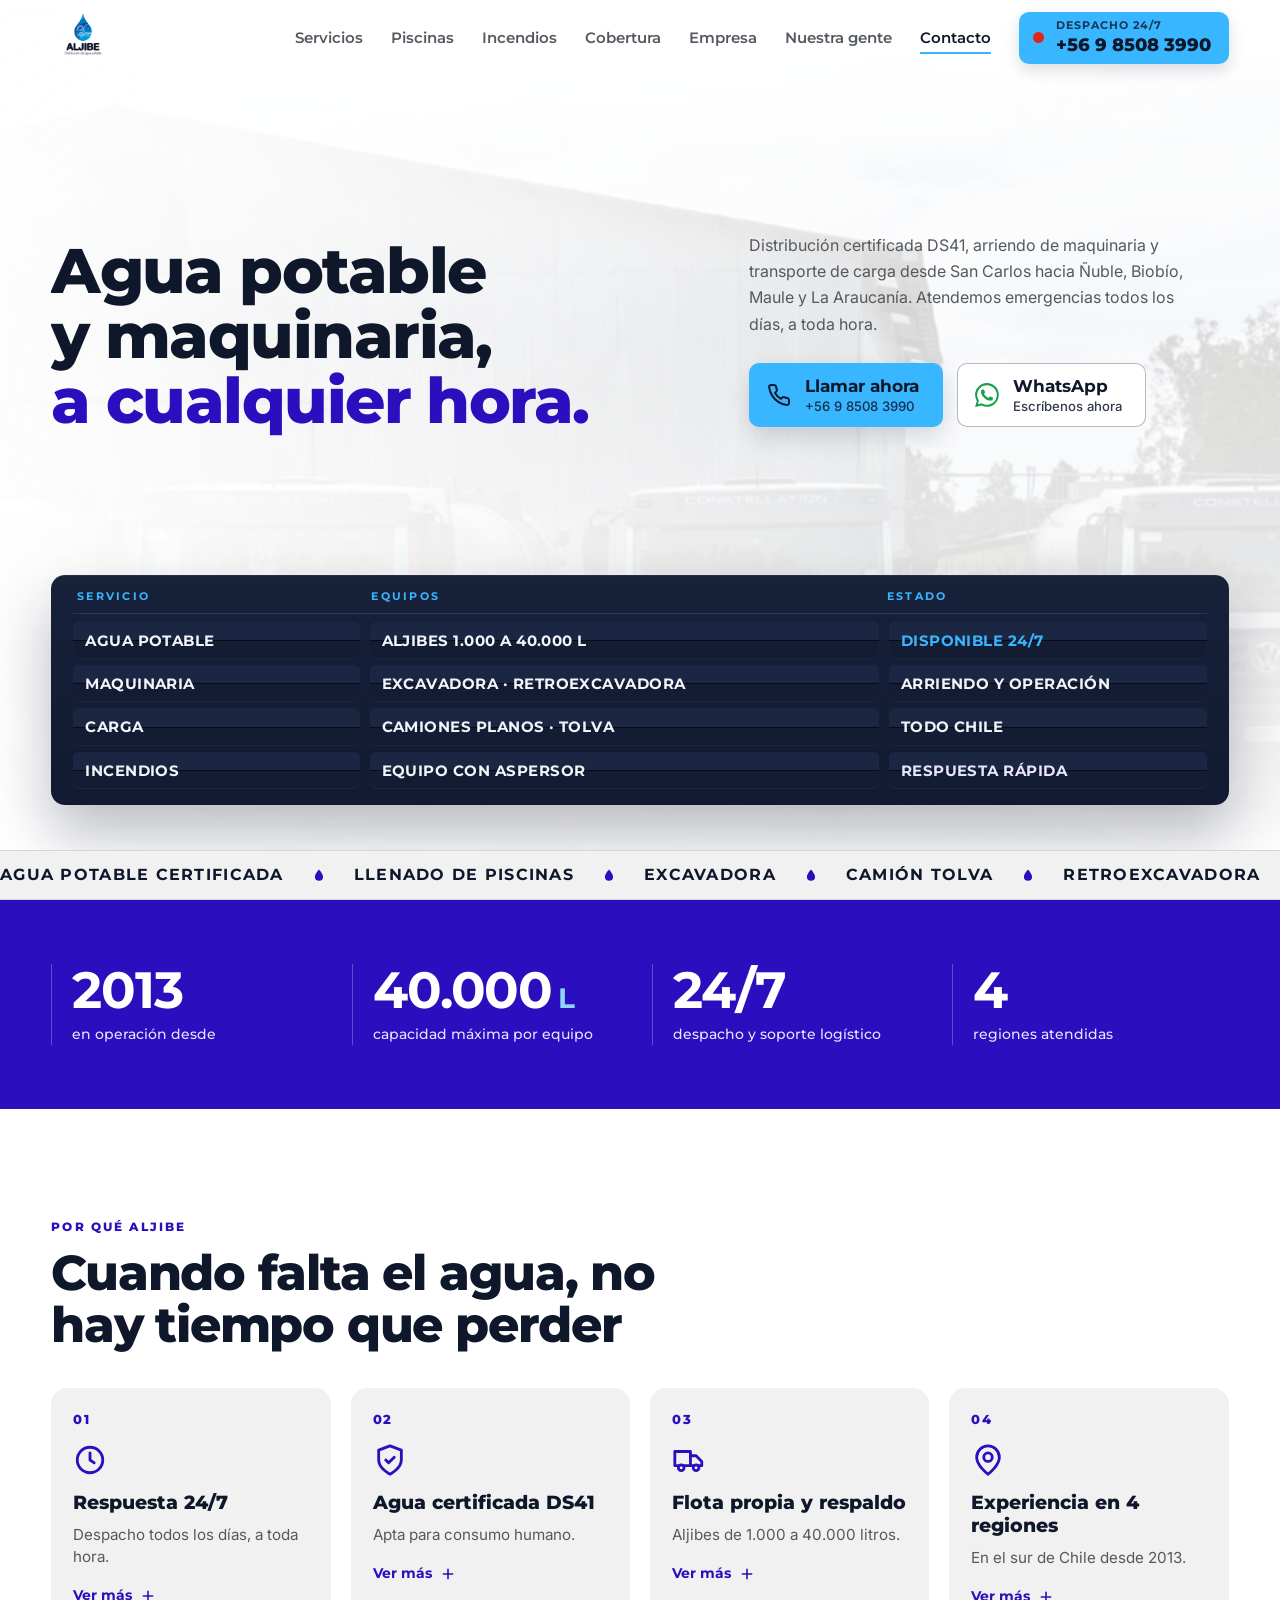
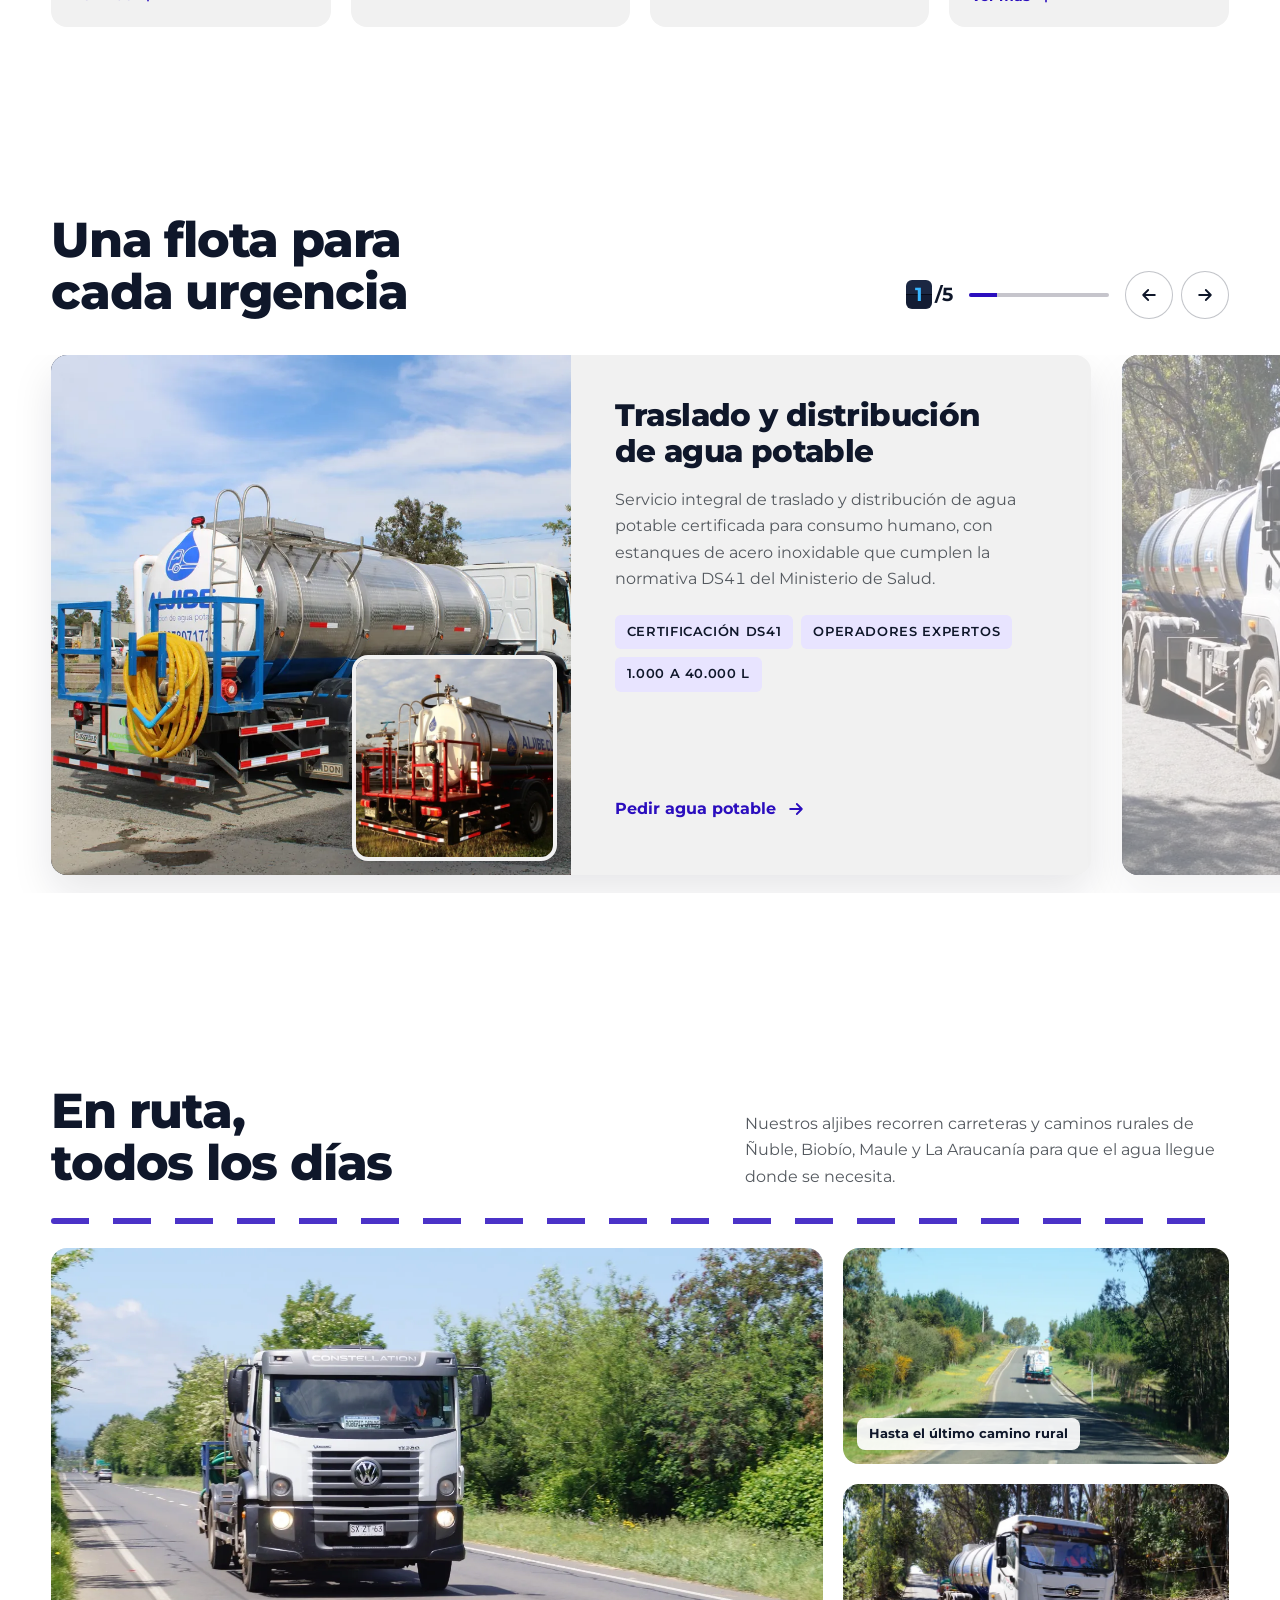
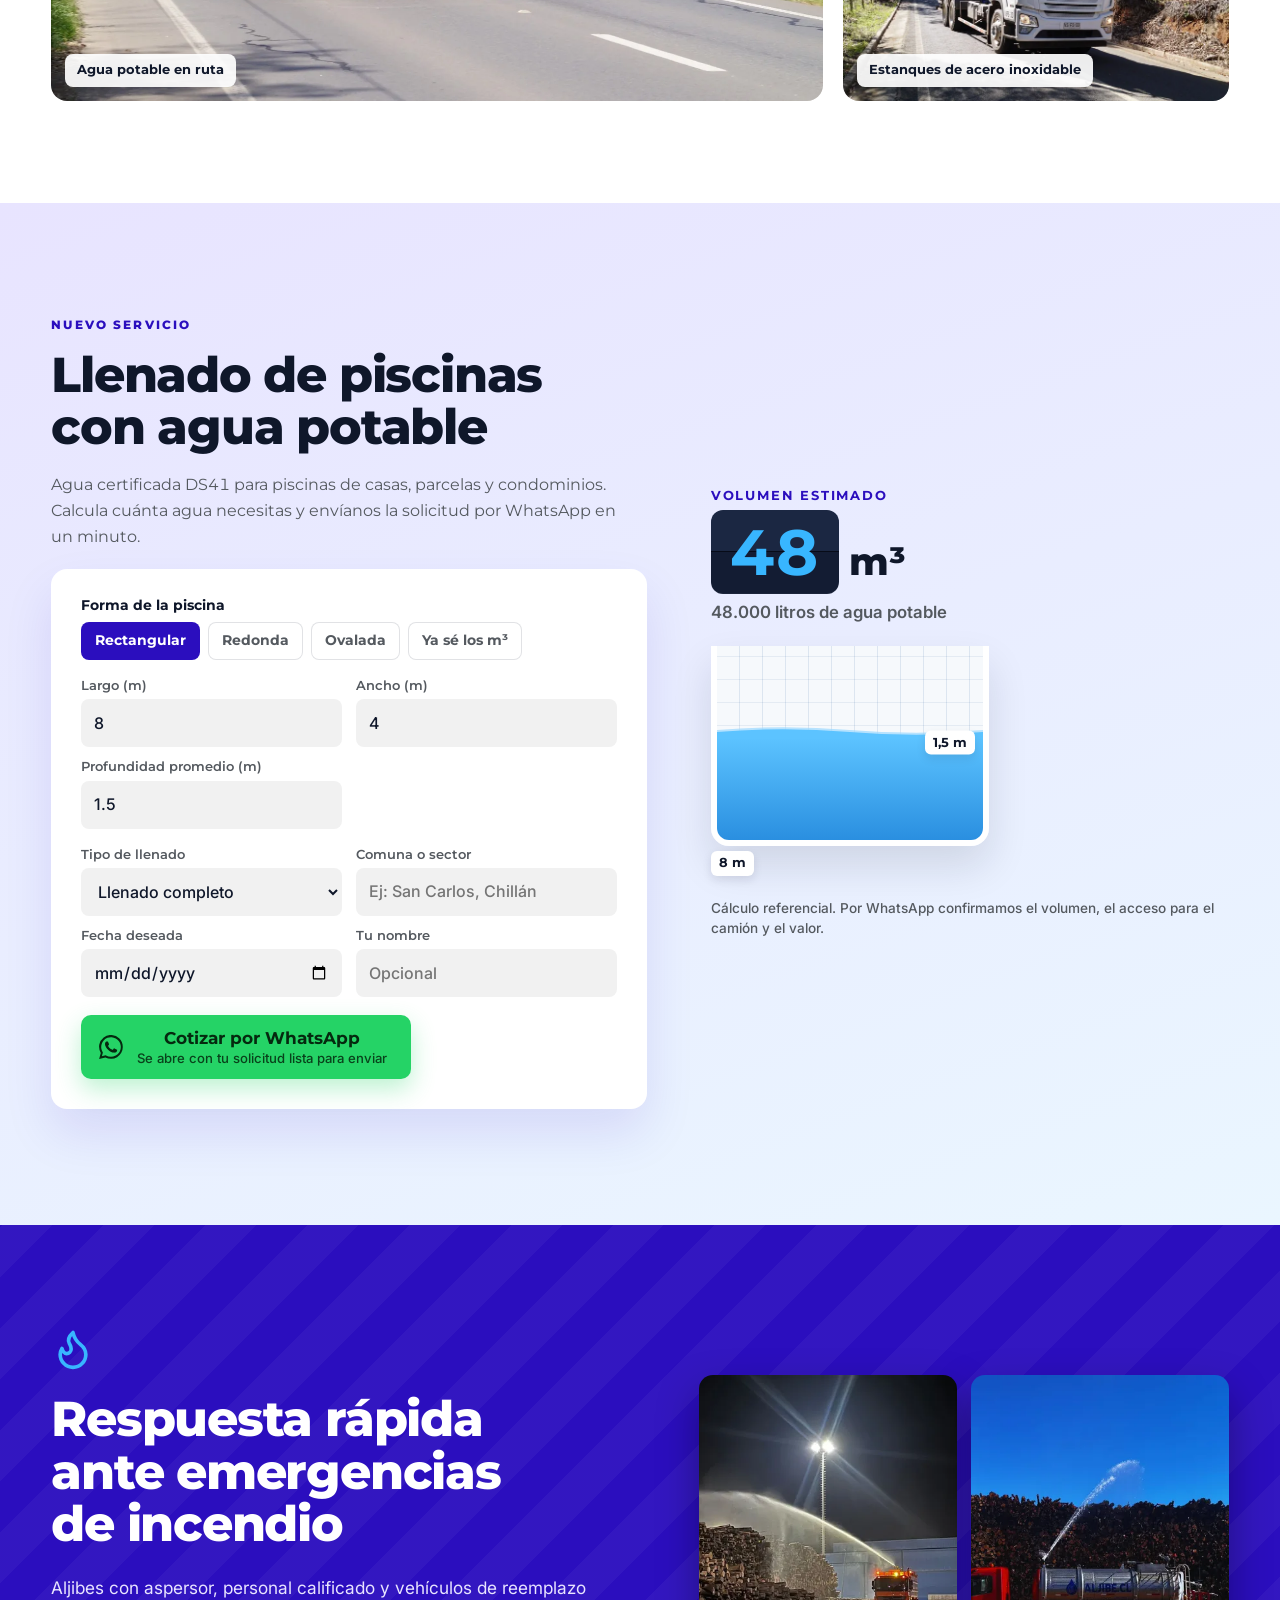
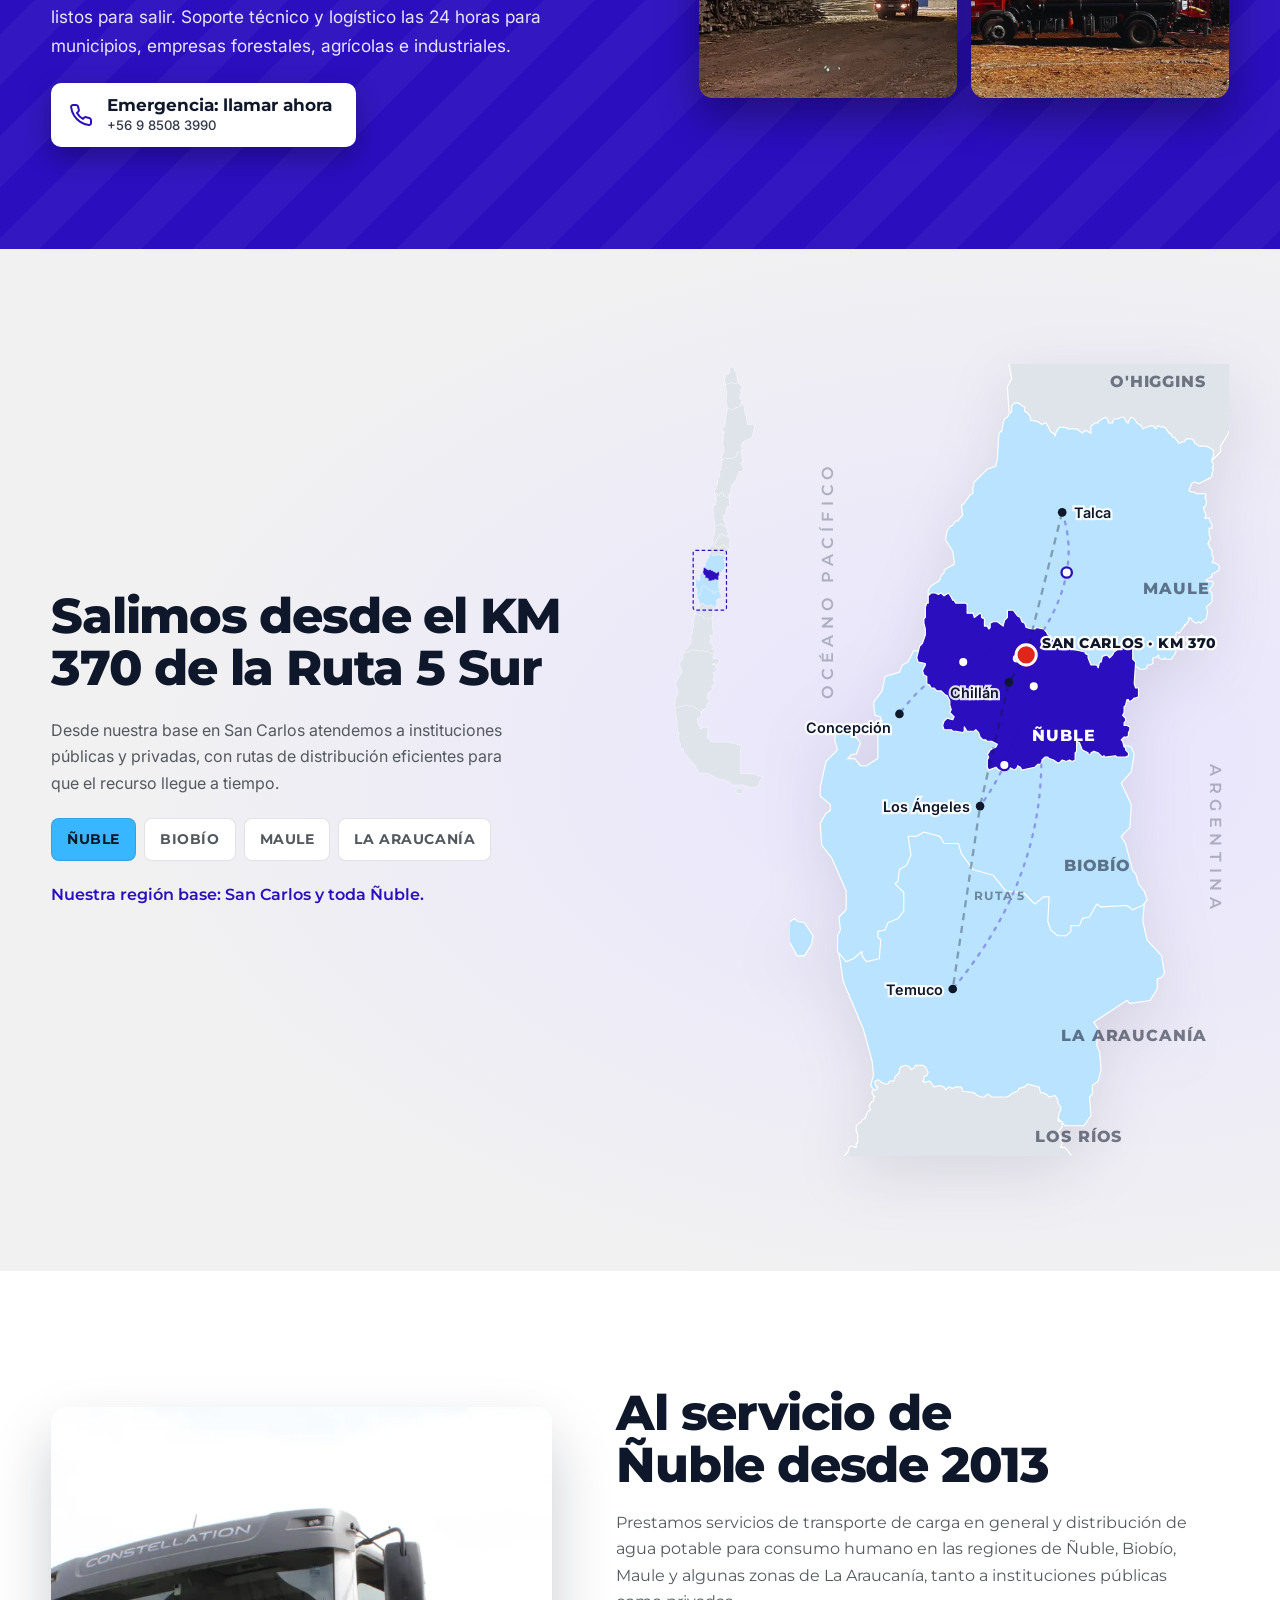
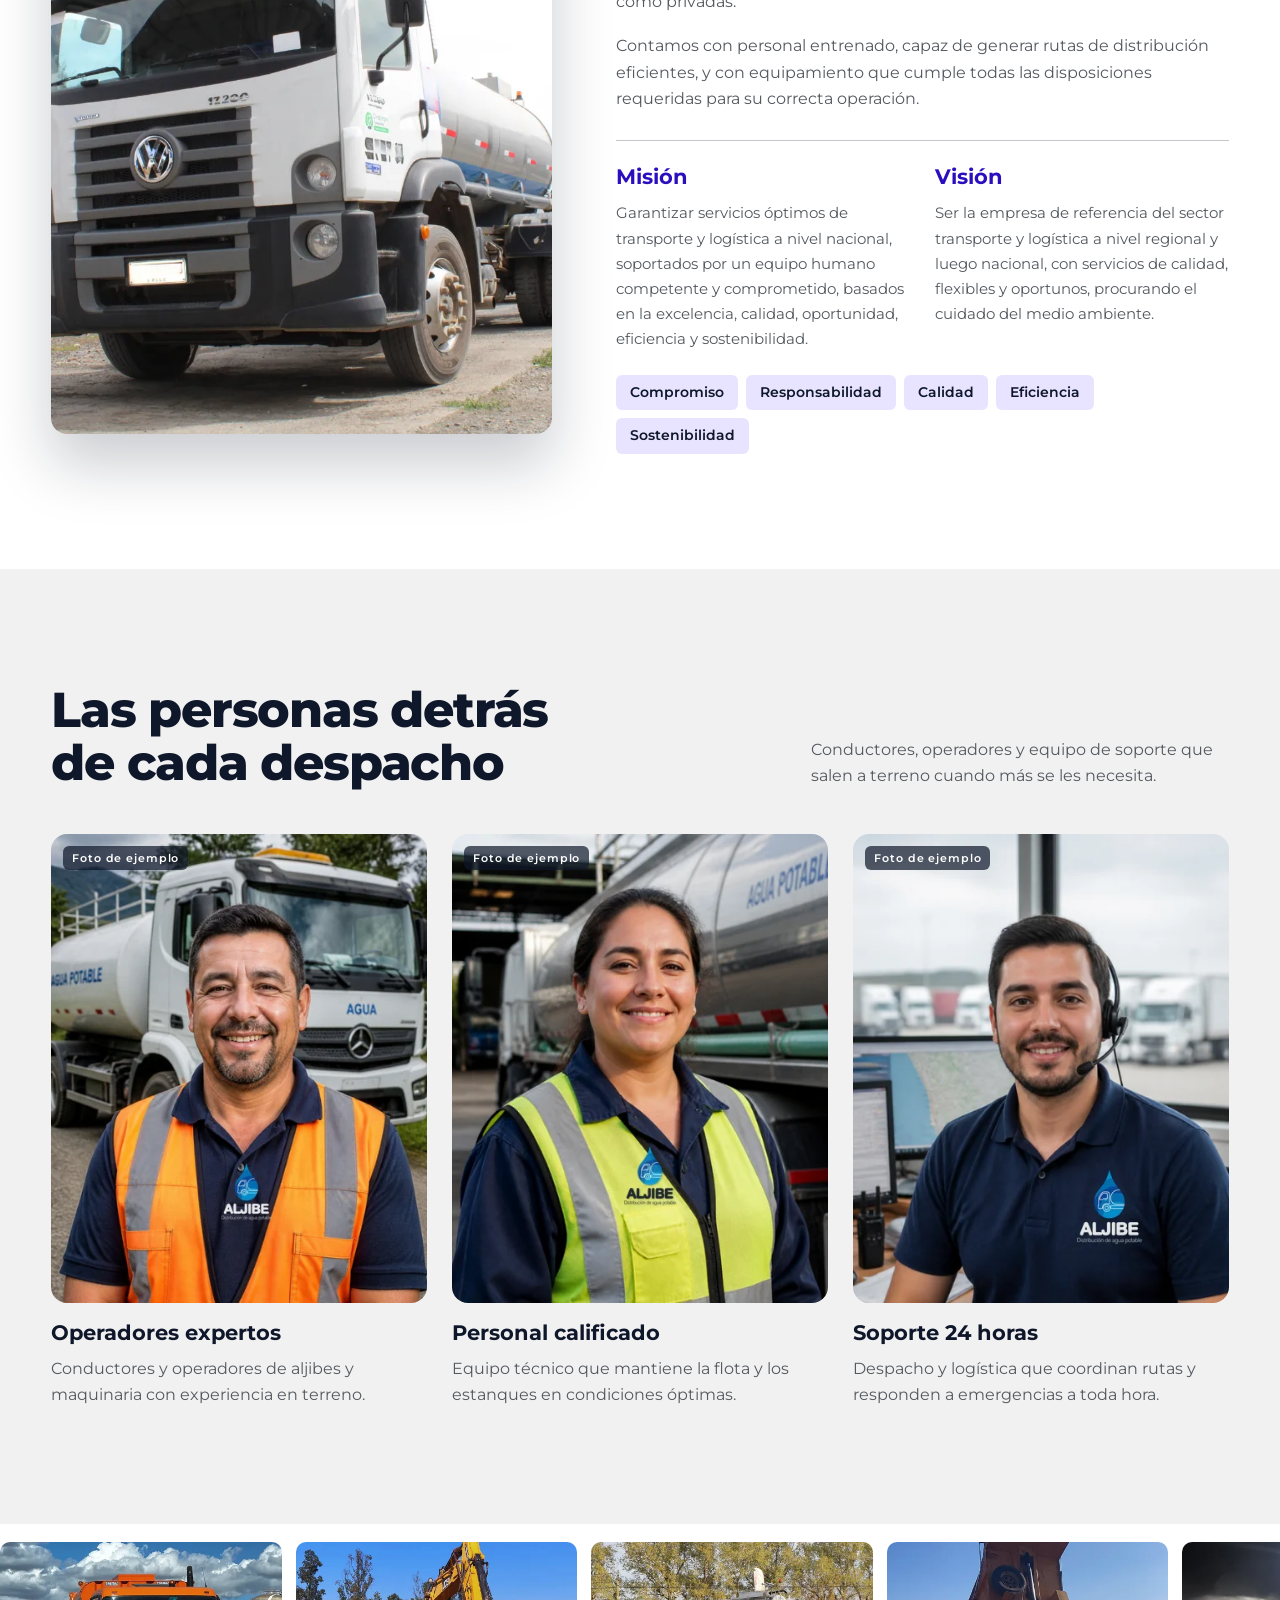
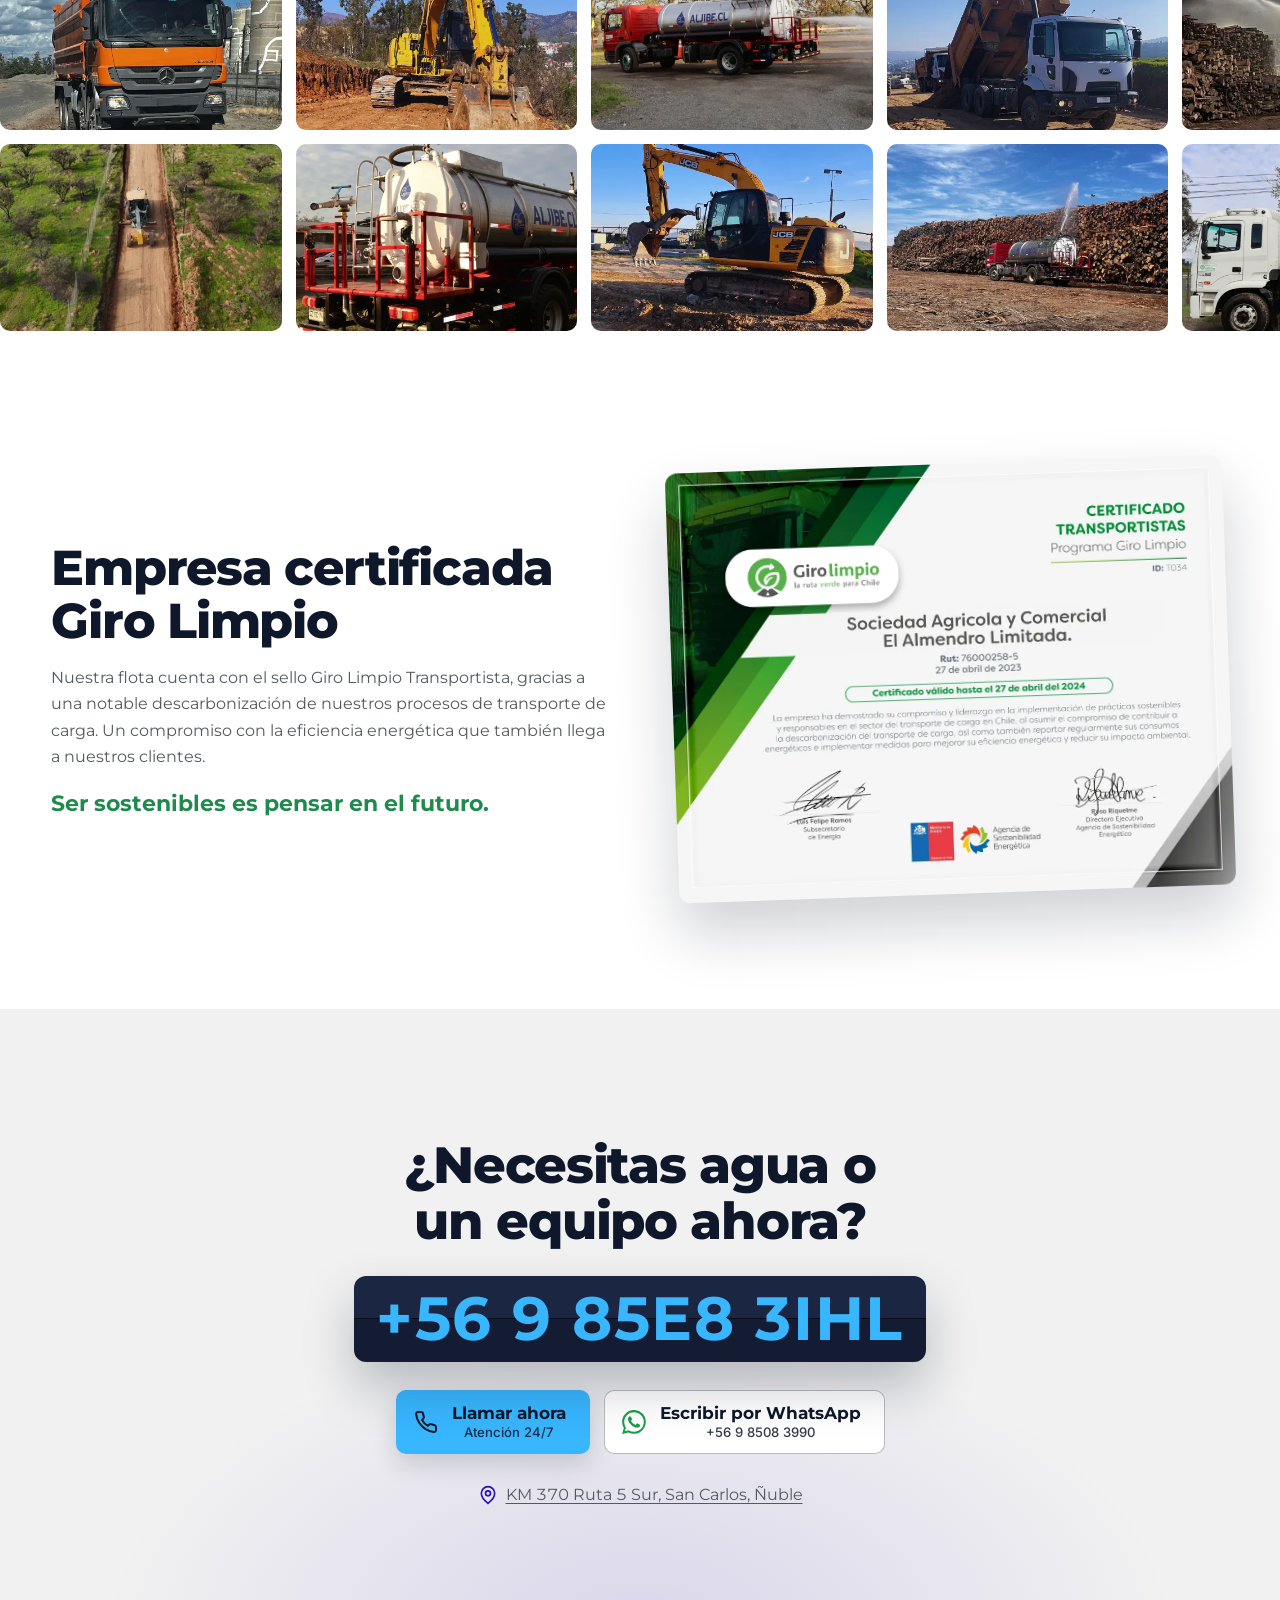
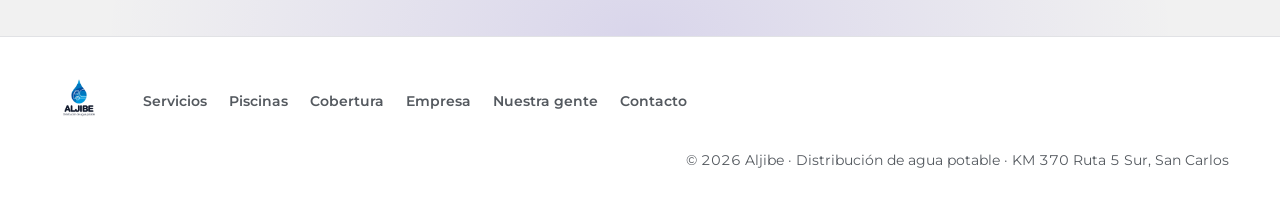
==== commit 16907439: "Propuesta de valor con 4 ítems desplegables Co-Authored-By: Claude Opus 5.5 <noreply@anthropic.com>" ====
--- a/index.html
+++ b/index.html
@@ -44,6 +44,10 @@
     <symbol id="i-pin" viewBox="0 0 24 24"><path d="M20 10c0 6-8 12-8 12s-8-6-8-12a8 8 0 0 1 16 0z" fill="none" stroke="currentColor" stroke-width="2"/><circle cx="12" cy="10" r="3" fill="none" stroke="currentColor" stroke-width="2"/></symbol>
     <symbol id="i-flame" viewBox="0 0 24 24"><path d="M8.5 14.5A2.5 2.5 0 0 0 11 12c0-1.4-.5-2-1-3-1.1-2.1-.2-4 2-6 .5 2.5 2 4.9 4 6.5 2 1.6 3 3.5 3 5.5a7 7 0 1 1-14 0c0-1.2.4-2.3 1-3.3.4 1.4 1.5 2.8 2.5 2.8z" fill="none" stroke="currentColor" stroke-width="2" stroke-linejoin="round"/></symbol>
     <symbol id="i-menu" viewBox="0 0 24 24"><path d="M3 6h18M3 12h18M3 18h18" fill="none" stroke="currentColor" stroke-width="2.2" stroke-linecap="round"/></symbol>
+    <symbol id="i-clock" viewBox="0 0 24 24"><circle cx="12" cy="12" r="9" fill="none" stroke="currentColor" stroke-width="2"/><path d="M12 7v5l3 2" fill="none" stroke="currentColor" stroke-width="2" stroke-linecap="round" stroke-linejoin="round"/></symbol>
+    <symbol id="i-shield" viewBox="0 0 24 24"><path d="M12 22s8-4 8-10V5l-8-3-8 3v7c0 6 8 10 8 10z" fill="none" stroke="currentColor" stroke-width="2" stroke-linejoin="round"/><path d="m9 12 2 2 4-4" fill="none" stroke="currentColor" stroke-width="2" stroke-linecap="round" stroke-linejoin="round"/></symbol>
+    <symbol id="i-truck" viewBox="0 0 24 24"><path d="M2 6h11v10H2zM13 9h4l4 4v3h-8z" fill="none" stroke="currentColor" stroke-width="2" stroke-linejoin="round"/><circle cx="6.5" cy="17.5" r="2" fill="var(--white, #fff)" stroke="currentColor" stroke-width="2"/><circle cx="17" cy="17.5" r="2" fill="var(--white, #fff)" stroke="currentColor" stroke-width="2"/></symbol>
+    <symbol id="i-plus" viewBox="0 0 24 24"><path d="M12 5v14M5 12h14" fill="none" stroke="currentColor" stroke-width="2.4" stroke-linecap="round"/></symbol>
     <symbol id="i-user" viewBox="0 0 24 24"><circle cx="12" cy="8" r="4" fill="none" stroke="currentColor" stroke-width="1.6"/><path d="M4 21a8 8 0 0 1 16 0" fill="none" stroke="currentColor" stroke-width="1.6" stroke-linecap="round"/></symbol>
   </svg>
 
@@ -145,6 +149,76 @@
         <div class="fig"><span class="fig__num"><span data-count="40000">40.000</span><em>L</em></span><span class="fig__lbl">capacidad máxima por equipo</span></div>
         <div class="fig"><span class="fig__num">24/7</span><span class="fig__lbl">despacho y soporte logístico</span></div>
         <div class="fig"><span class="fig__num" data-count="4">4</span><span class="fig__lbl">regiones atendidas</span></div>
+      </div>
+    </section>
+
+    <!-- Propuesta de valor: 4 razones que se despliegan -->
+    <section class="value" aria-labelledby="value-title">
+      <div class="value__in">
+        <div class="value__head">
+          <p class="eyebrow">Por qué Aljibe</p>
+          <h2 id="value-title" class="h2 h2--ink">Cuando falta el agua, no hay tiempo que perder</h2>
+        </div>
+        <div class="value__grid" data-value>
+          <button class="vcard" type="button" aria-expanded="false" aria-controls="vp-1" id="vb-1">
+            <span class="vcard__n">01</span>
+            <svg class="vcard__ico" aria-hidden="true"><use href="#i-clock"/></svg>
+            <span class="vcard__t">Respuesta 24/7</span>
+            <span class="vcard__s">Despacho todos los días, a toda hora.</span>
+            <span class="vcard__more">Ver más <svg aria-hidden="true"><use href="#i-plus"/></svg></span>
+          </button>
+          <button class="vcard" type="button" aria-expanded="false" aria-controls="vp-2" id="vb-2">
+            <span class="vcard__n">02</span>
+            <svg class="vcard__ico" aria-hidden="true"><use href="#i-shield"/></svg>
+            <span class="vcard__t">Agua certificada DS41</span>
+            <span class="vcard__s">Apta para consumo humano.</span>
+            <span class="vcard__more">Ver más <svg aria-hidden="true"><use href="#i-plus"/></svg></span>
+          </button>
+          <button class="vcard" type="button" aria-expanded="false" aria-controls="vp-3" id="vb-3">
+            <span class="vcard__n">03</span>
+            <svg class="vcard__ico" aria-hidden="true"><use href="#i-truck"/></svg>
+            <span class="vcard__t">Flota propia y respaldo</span>
+            <span class="vcard__s">Aljibes de 1.000 a 40.000 litros.</span>
+            <span class="vcard__more">Ver más <svg aria-hidden="true"><use href="#i-plus"/></svg></span>
+          </button>
+          <button class="vcard" type="button" aria-expanded="false" aria-controls="vp-4" id="vb-4">
+            <span class="vcard__n">04</span>
+            <svg class="vcard__ico" aria-hidden="true"><use href="#i-pin"/></svg>
+            <span class="vcard__t">Experiencia en 4 regiones</span>
+            <span class="vcard__s">En el sur de Chile desde 2013.</span>
+            <span class="vcard__more">Ver más <svg aria-hidden="true"><use href="#i-plus"/></svg></span>
+          </button>
+        </div>
+        <div class="vpanels">
+          <div class="vpanel" id="vp-1" role="region" aria-labelledby="vb-1" hidden>
+            <div class="vpanel__in">
+              <h3>Una central de despacho que no se apaga</h3>
+              <p>Atendemos llamadas y WhatsApp las 24 horas, los 365 días del año. Ante un corte de agua, un incendio o una faena detenida, coordinamos el equipo disponible y salimos lo antes posible, con soporte técnico y logístico durante todo el servicio.</p>
+              <a class="btn btn--call" href="tel:+56985083990"><svg aria-hidden="true"><use href="#i-phone"/></svg><span>Llamar ahora<small>+56 9 8508 3990</small></span></a>
+            </div>
+          </div>
+          <div class="vpanel" id="vp-2" role="region" aria-labelledby="vb-2" hidden>
+            <div class="vpanel__in">
+              <h3>Agua potable con respaldo sanitario</h3>
+              <p>Transportamos agua para consumo humano en estanques de acero inoxidable que cumplen la normativa DS41 del Ministerio de Salud. Abastecemos casas, condominios, piscinas, instituciones públicas y faenas con la misma exigencia.</p>
+              <a class="svc__cta" href="#servicios">Ver servicios <svg aria-hidden="true"><use href="#i-arrow"/></svg></a>
+            </div>
+          </div>
+          <div class="vpanel" id="vp-3" role="region" aria-labelledby="vb-3" hidden>
+            <div class="vpanel__in">
+              <h3>Equipos propios para que el servicio no se detenga</h3>
+              <p>Contamos con aljibes de 1.000 a 40.000 litros, camiones planos y tolva, excavadora, retroexcavadora, motoniveladora y minicargador. Tenemos vehículos de reemplazo y personal calificado, así que una falla no deja a nadie sin agua.</p>
+              <a class="svc__cta" href="#servicios">Conocer la flota <svg aria-hidden="true"><use href="#i-arrow"/></svg></a>
+            </div>
+          </div>
+          <div class="vpanel" id="vp-4" role="region" aria-labelledby="vb-4" hidden>
+            <div class="vpanel__in">
+              <h3>Conocemos los caminos de la zona</h3>
+              <p>Desde 2013 operamos desde el KM 370 de la Ruta 5 Sur, en San Carlos. Atendemos Ñuble, Biobío, Maule y zonas de La Araucanía, a instituciones públicas y privadas, con rutas de distribución pensadas para llegar a tiempo.</p>
+              <a class="svc__cta" href="#cobertura">Ver cobertura <svg aria-hidden="true"><use href="#i-arrow"/></svg></a>
+            </div>
+          </div>
+        </div>
       </div>
     </section>
 
--- a/css/styles.css
+++ b/css/styles.css
@@ -187,6 +187,33 @@
 .fig__num { font: 700 clamp(2.2rem, 4vw, 3.6rem)/1 var(--f-head); letter-spacing: -.02em; color: var(--white); display: flex; align-items: baseline; gap: 6px; }
 .fig__num em { font-style: normal; font-size: .55em; color: var(--water-hi); }
 .fig__lbl { font: 500 .9rem/1.35 var(--f-head); color: var(--lav); }
+
+/* ---------- Propuesta de valor ---------- */
+.value { background: var(--white); }
+.value__in { max-width: var(--max); margin: 0 auto; padding: clamp(64px, 9vw, 112px) var(--gutter) clamp(40px, 6vw, 72px); }
+.value__head { display: grid; gap: 14px; margin-bottom: 36px; }
+.value__head .h2 { max-width: 20ch; }
+.value__grid { display: grid; grid-template-columns: repeat(4, minmax(0, 1fr)); gap: clamp(12px, 1.6vw, 20px); }
+.vcard {
+  position: relative; display: grid; align-content: start; gap: 10px; text-align: left; cursor: pointer;
+  font: inherit; color: var(--ink); background: var(--steel-2); border: 0; border-radius: 16px; padding: 26px 22px 22px; min-height: 230px;
+  transition: background-color .3s var(--ease-out), color .3s, transform .25s var(--ease-out), box-shadow .3s;
+}
+.vcard:hover { transform: translateY(-4px); box-shadow: 0 18px 36px rgb(15 23 42 / .1); }
+.vcard__n { font: 800 .8rem/1 var(--f-head); letter-spacing: .12em; color: var(--water-deep); }
+.vcard__ico { width: 34px; height: 34px; color: var(--water-deep); margin: 6px 0 4px; }
+.vcard__t { font: 800 1.2rem/1.2 var(--f-head); }
+.vcard__s { font: 400 .95rem/1.45 var(--f-alt); color: var(--ink-2); }
+.vcard__more { margin-top: auto; padding-top: 10px; display: inline-flex; align-items: center; gap: 8px; font: 700 .9rem/1 var(--f-head); color: var(--water-deep); }
+.vcard__more svg { width: 16px; height: 16px; transition: transform .3s var(--ease-out); }
+.vcard[aria-expanded="true"] { background: var(--water-deep); color: var(--white); }
+.vcard[aria-expanded="true"] .vcard__n, .vcard[aria-expanded="true"] .vcard__ico, .vcard[aria-expanded="true"] .vcard__more { color: var(--water); }
+.vcard[aria-expanded="true"] .vcard__s { color: var(--lav); }
+.vcard[aria-expanded="true"] .vcard__more svg { transform: rotate(45deg); }
+.vpanel__in { margin-top: clamp(12px, 1.6vw, 20px); padding: clamp(24px, 3vw, 36px); border-radius: 16px; background: var(--lav); display: grid; gap: 16px; justify-items: start; animation: vpIn .45s var(--ease-out); }
+.vpanel__in h3 { font: 800 clamp(1.3rem, 2vw, 1.7rem)/1.2 var(--f-head); }
+.vpanel__in p { color: var(--ink-2); max-width: 70ch; font-family: var(--f-alt); }
+@keyframes vpIn { from { opacity: 0; transform: translateY(-10px); } }
 
 /* ---------- Headings ---------- */
 .h2 { font: 800 clamp(2rem, 3.8vw, 3.4rem)/1.08 var(--f-head); letter-spacing: -.025em; }
@@ -482,6 +509,8 @@
   .svc__media { aspect-ratio: 16/10; }
   .fire__in, .coverage__in, .company__in, .green__in, .pool__in { grid-template-columns: 1fr; }
   .road__head { flex-direction: column; align-items: start; }
+  .value__grid { grid-template-columns: repeat(2, minmax(0, 1fr)); }
+  .vcard { min-height: 0; padding: 20px 16px 18px; }
   .road__grid { grid-template-columns: 1fr 1fr; grid-template-rows: auto; }
   .road__item--big { grid-column: 1 / -1; grid-row: auto; }
   .road__item { aspect-ratio: 16/10; }
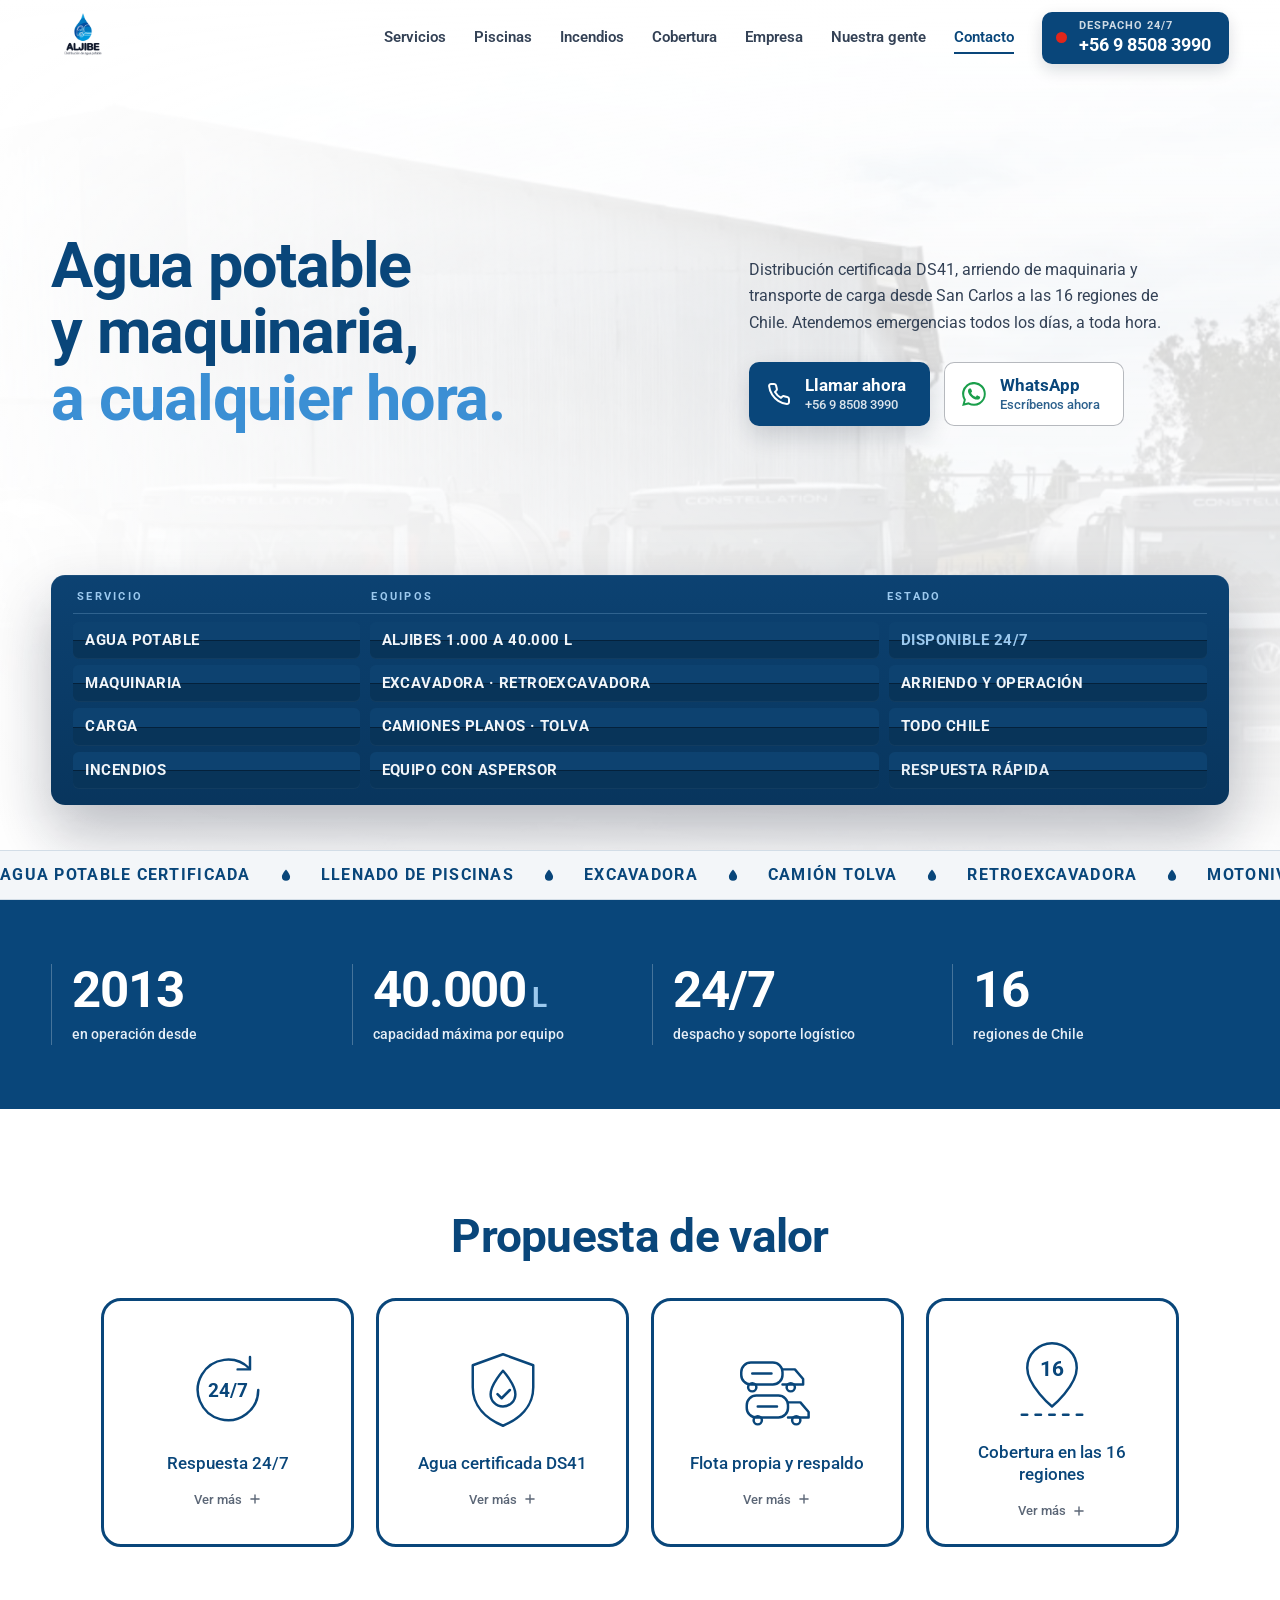
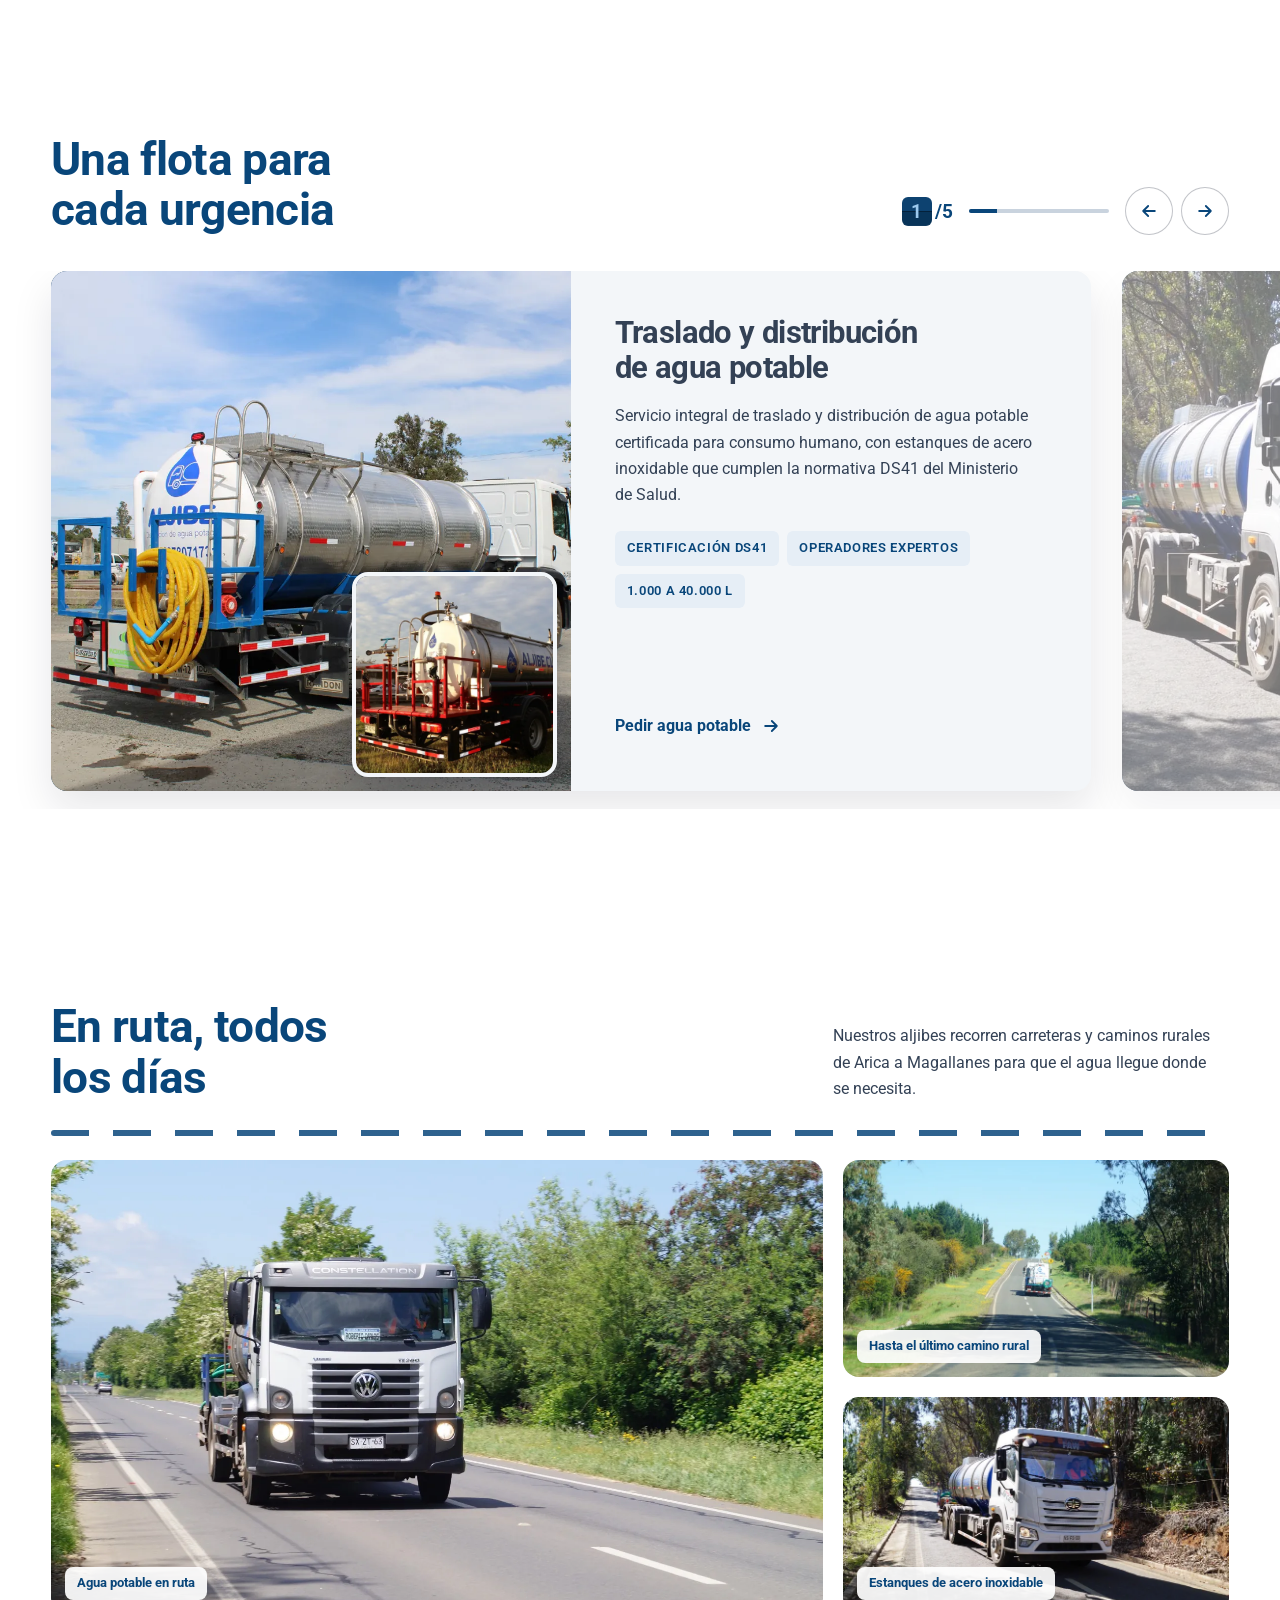
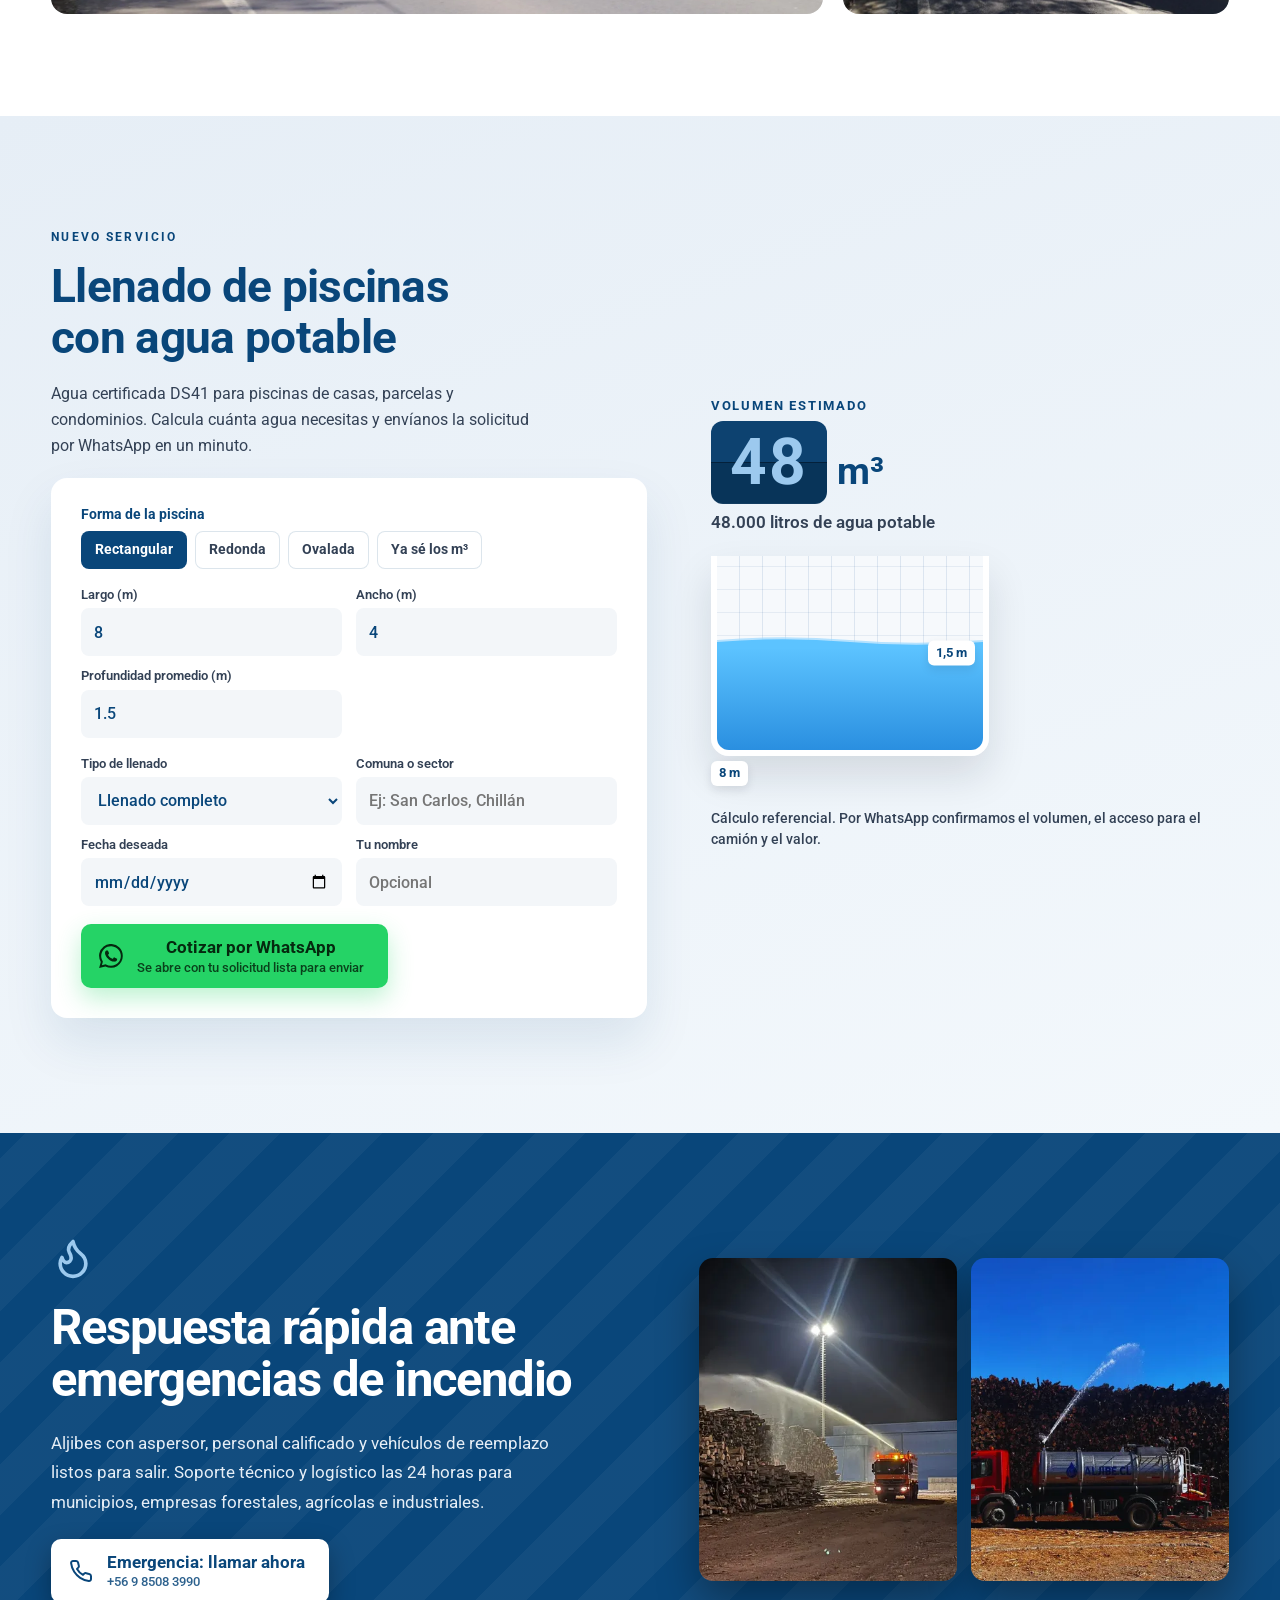
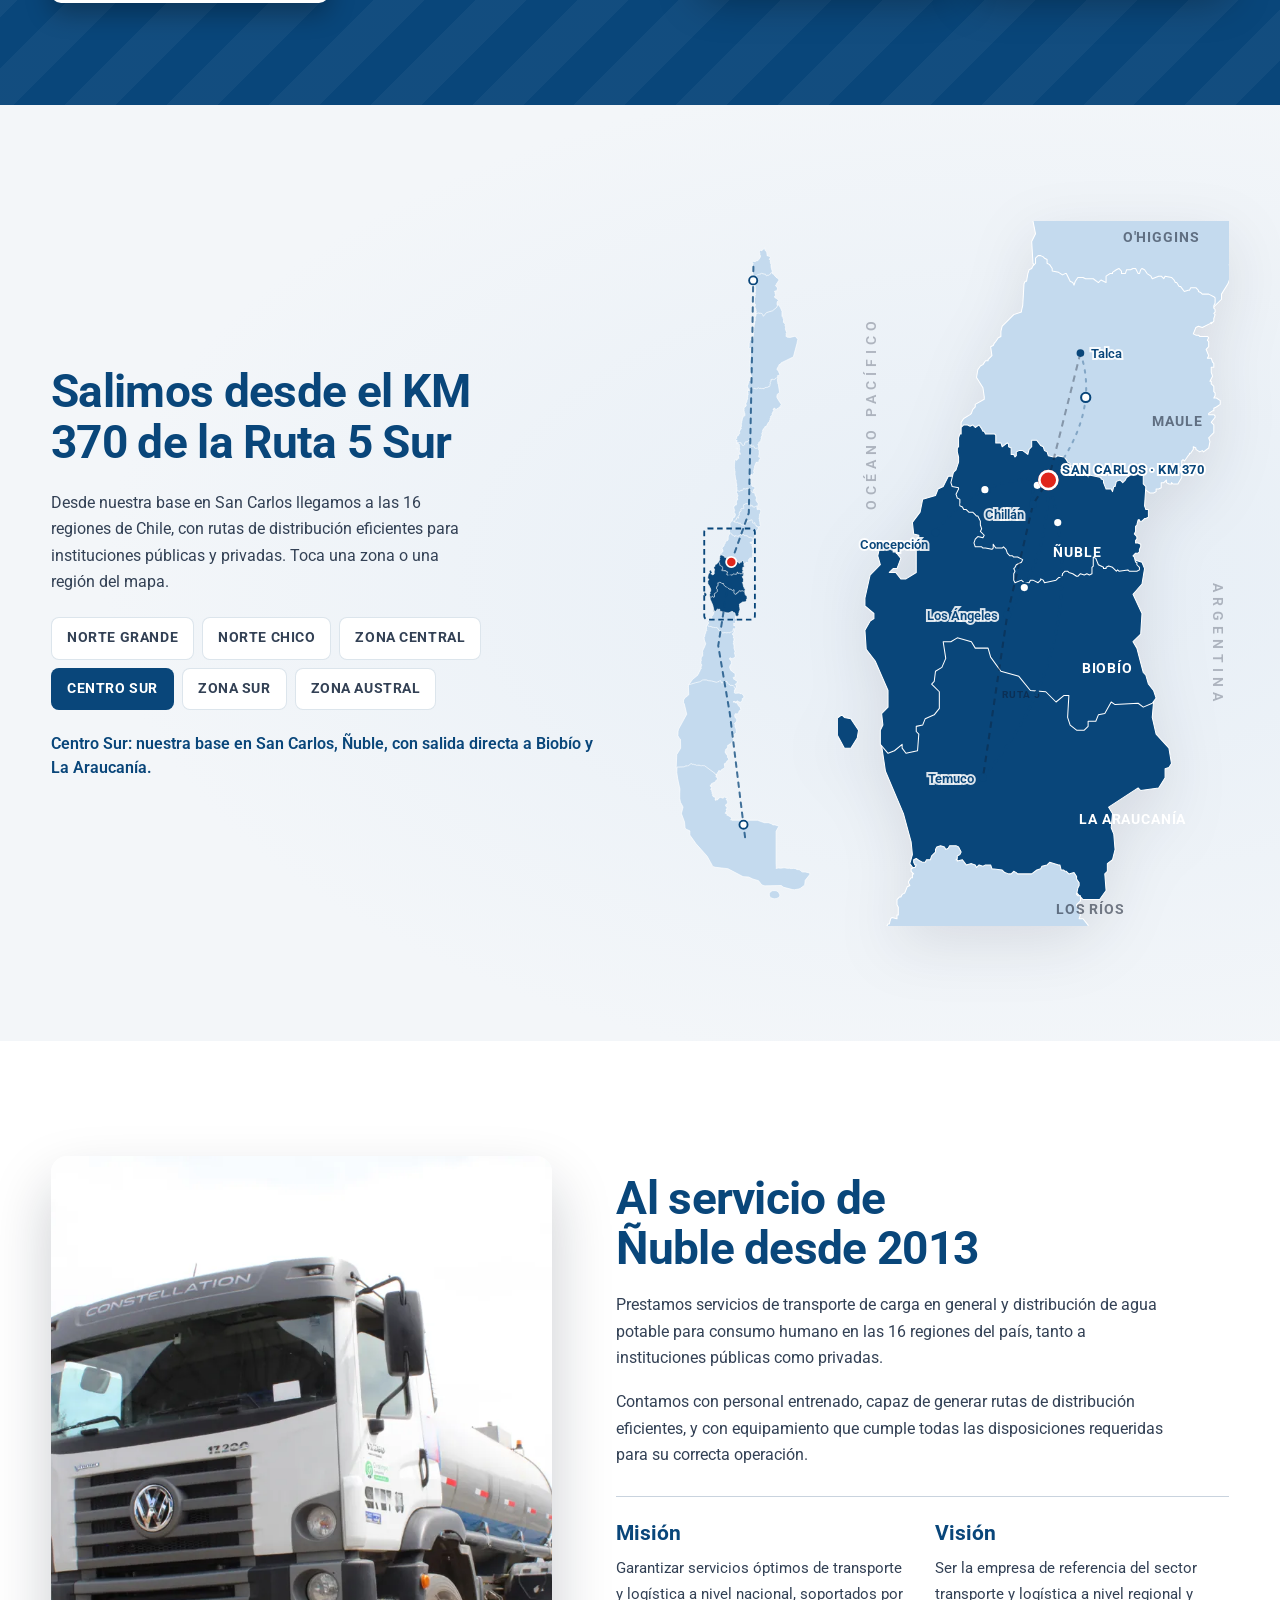
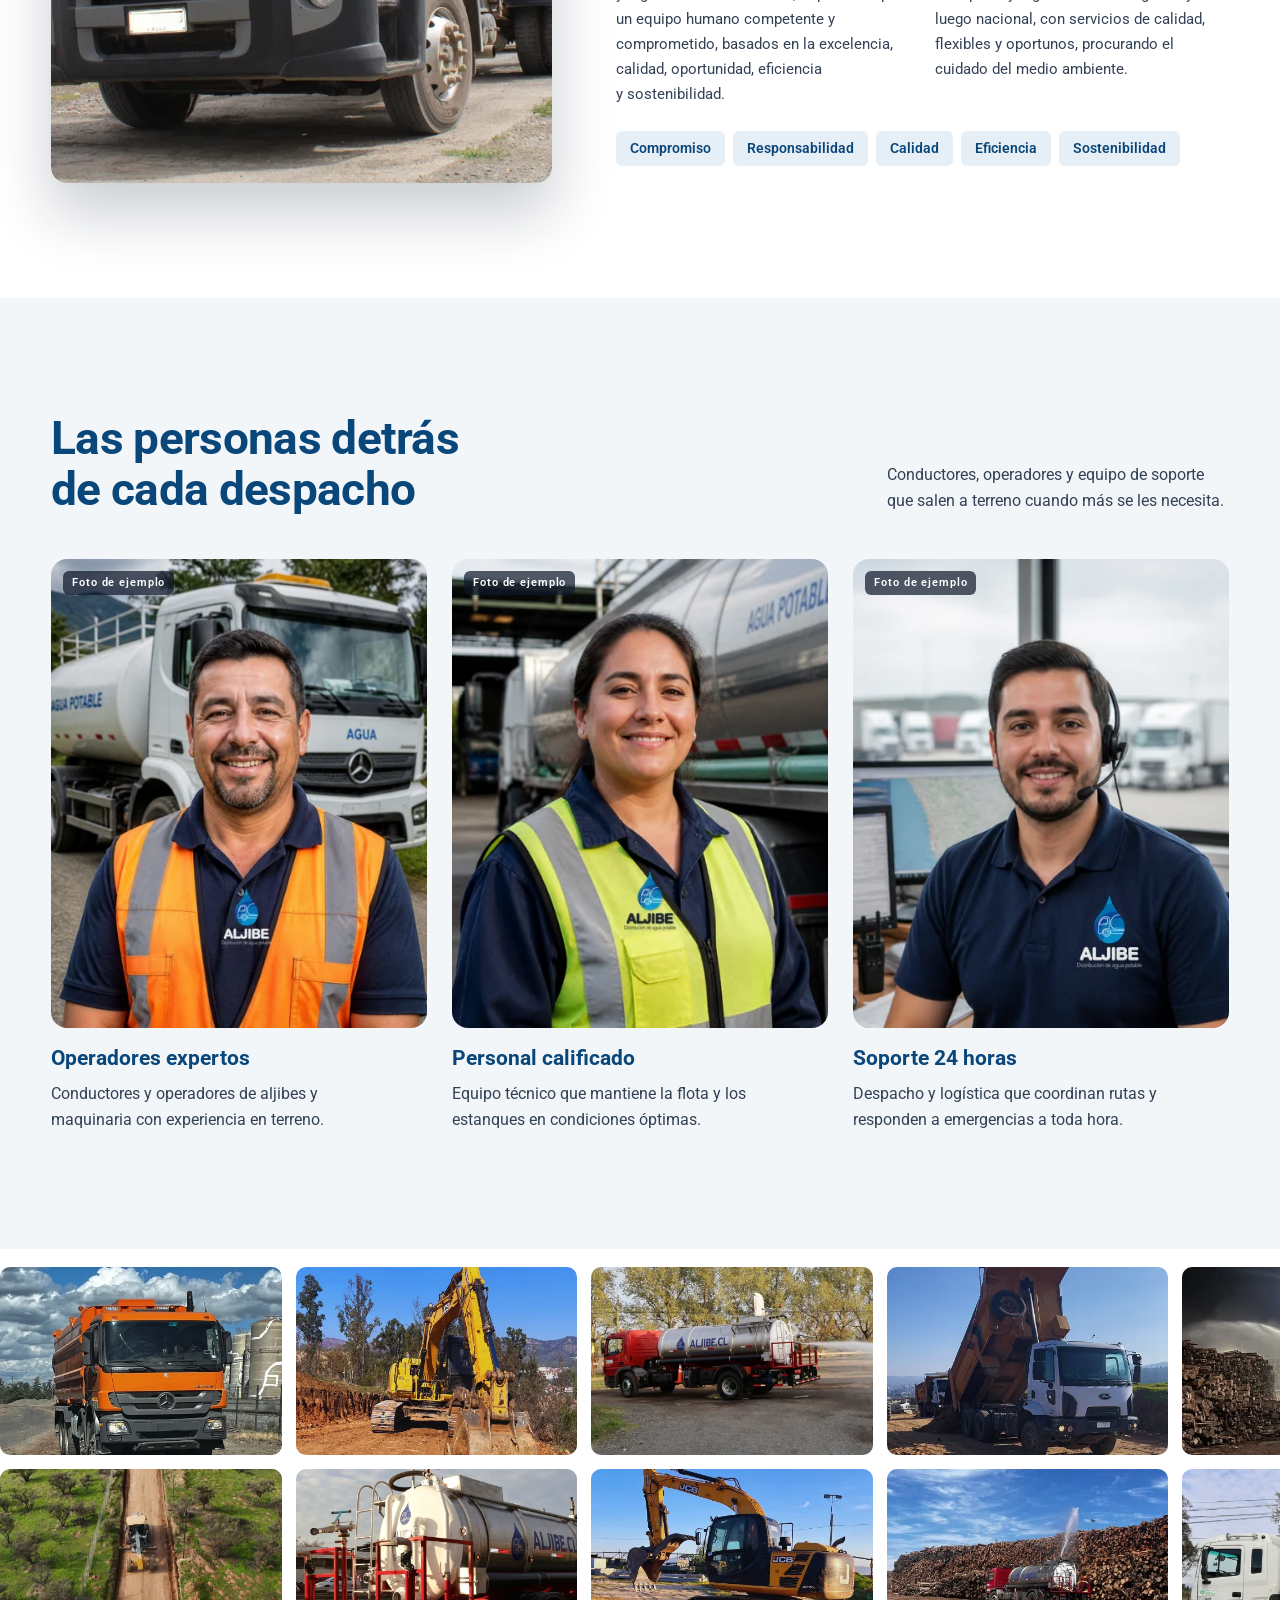
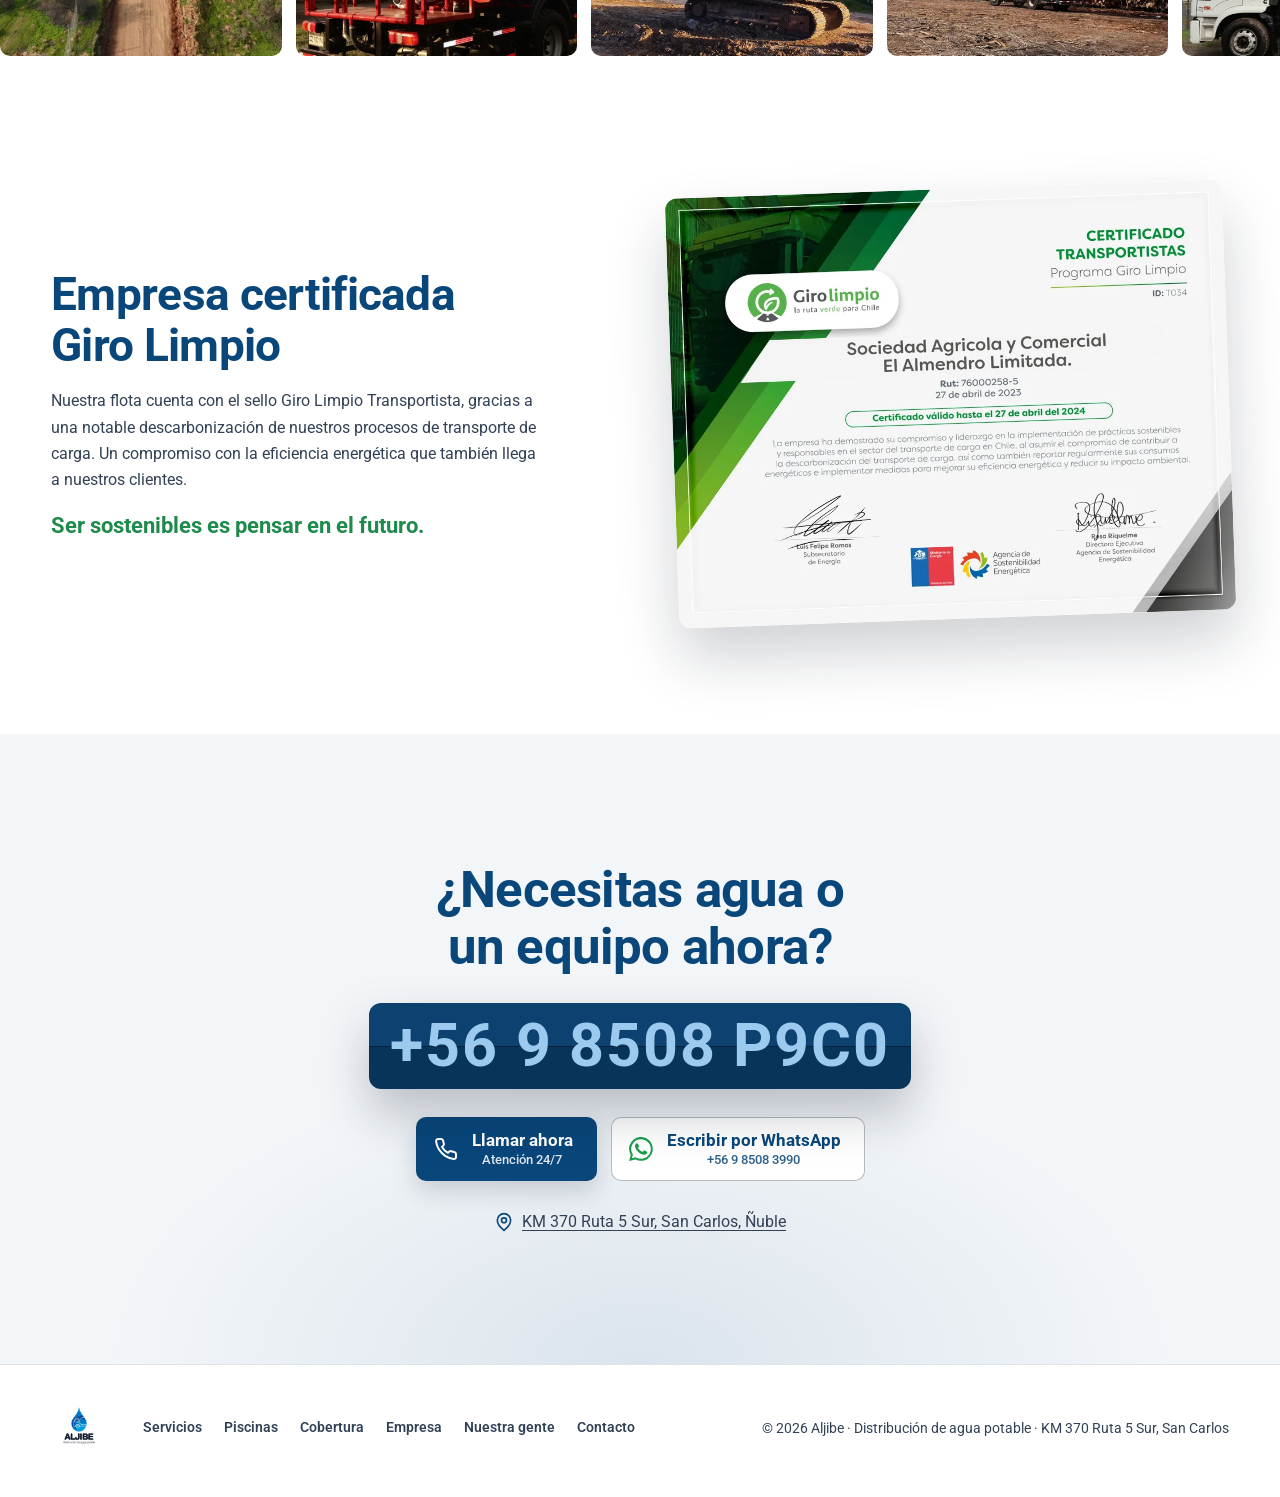
==== commit 3926b382: "Paleta y letras de sotraser.cl, propuesta de valor estilo Sotraser y cobertura en las 16 regiones Co" ====
--- a/index.html
+++ b/index.html
@@ -5,10 +5,10 @@
   <meta name="viewport" content="width=device-width, initial-scale=1">
   <title>Aljibe · Agua potable y maquinaria 24/7 · San Carlos, Ñuble</title>
   <meta name="description" content="Distribución de agua potable certificada DS41 en aljibes de 1.000 a 40.000 litros, arriendo de maquinaria, transporte de carga y respuesta ante incendios. Despacho 24/7: +56 9 8508 3990.">
-  <meta name="theme-color" content="#ffffff">
+  <meta name="theme-color" content="#09467a">
   <link rel="icon" href="img/favicon.png" type="image/png">
   <meta property="og:title" content="Aljibe · Agua potable y maquinaria 24/7">
-  <meta property="og:description" content="Agua potable certificada DS41, maquinaria y transporte de carga. Ñuble, Biobío, Maule y La Araucanía. Llámanos 24/7.">
+  <meta property="og:description" content="Agua potable certificada DS41, maquinaria y transporte de carga. Desde San Carlos a las 16 regiones de Chile. Llámanos 24/7.">
   <link rel="canonical" href="https://aljibe.cl/">
   <meta property="og:url" content="https://aljibe.cl/">
   <meta property="og:image" content="https://aljibe.cl/img/flota.webp">
@@ -16,7 +16,7 @@
   <meta property="og:type" content="website">
   <link rel="preconnect" href="https://fonts.googleapis.com">
   <link rel="preconnect" href="https://fonts.gstatic.com" crossorigin>
-  <link href="https://fonts.googleapis.com/css2?family=Inter:wght@400;500;600&family=Montserrat:wght@400;500;600;700;800&display=swap" rel="stylesheet">
+  <link href="https://fonts.googleapis.com/css2?family=Roboto:wght@400;500;600;700&display=swap" rel="stylesheet">
   <link rel="stylesheet" href="css/styles.css">
   <script src="js/early.js"></script>
   <script type="application/ld+json">
@@ -28,7 +28,7 @@
     "telephone": "+56985083990",
     "openingHours": "Mo-Su 00:00-23:59",
     "address": {"@type": "PostalAddress", "streetAddress": "KM 370 Ruta 5 Sur", "addressLocality": "San Carlos", "addressRegion": "Ñuble", "addressCountry": "CL"},
-    "areaServed": ["Ñuble", "Biobío", "Maule", "La Araucanía"],
+    "areaServed": { "@type": "Country", "name": "Chile" },
     "url": "https://aljibe.cl/"
   }
   </script>
@@ -86,7 +86,7 @@
           <span class="line line--lit">a cualquier hora.</span>
         </h1>
         <div class="hero__side">
-          <p class="hero__lead">Distribución certificada DS41, arriendo de maquinaria y transporte de carga desde San Carlos hacia Ñuble, Biobío, Maule y La Araucanía. Atendemos emergencias todos los días, a toda hora.</p>
+          <p class="hero__lead">Distribución certificada DS41, arriendo de maquinaria y transporte de carga desde San Carlos a las 16 regiones de Chile. Atendemos emergencias todos los días, a toda hora.</p>
           <div class="hero__cta">
             <a class="btn btn--call" href="tel:+56985083990"><svg aria-hidden="true"><use href="#i-phone"/></svg><span>Llamar ahora<small>+56 9 8508 3990</small></span></a>
             <a class="btn btn--wa" href="https://wa.me/56985083990?text=Hola%20Aljibe%2C%20necesito%20agua%20potable%20con%20urgencia." target="_blank" rel="noopener"><svg aria-hidden="true"><use href="#i-wa"/></svg><span>WhatsApp<small>Escríbenos ahora</small></span></a>
@@ -148,7 +148,7 @@
         <div class="fig"><span class="fig__num" data-count="2013" data-plain>2013</span><span class="fig__lbl">en operación desde</span></div>
         <div class="fig"><span class="fig__num"><span data-count="40000">40.000</span><em>L</em></span><span class="fig__lbl">capacidad máxima por equipo</span></div>
         <div class="fig"><span class="fig__num">24/7</span><span class="fig__lbl">despacho y soporte logístico</span></div>
-        <div class="fig"><span class="fig__num" data-count="4">4</span><span class="fig__lbl">regiones atendidas</span></div>
+        <div class="fig"><span class="fig__num" data-count="16">16</span><span class="fig__lbl">regiones de Chile</span></div>
       </div>
     </section>
 
@@ -156,36 +156,27 @@
     <section class="value" aria-labelledby="value-title">
       <div class="value__in">
         <div class="value__head">
-          <p class="eyebrow">Por qué Aljibe</p>
-          <h2 id="value-title" class="h2 h2--ink">Cuando falta el agua, no hay tiempo que perder</h2>
+          <h2 id="value-title" class="h2">Propuesta de valor</h2>
         </div>
         <div class="value__grid" data-value>
           <button class="vcard" type="button" aria-expanded="false" aria-controls="vp-1" id="vb-1">
-            <span class="vcard__n">01</span>
-            <svg class="vcard__ico" aria-hidden="true"><use href="#i-clock"/></svg>
+            <svg class="vcard__ico" viewBox="0 0 64 64" aria-hidden="true" fill="none" stroke="currentColor" stroke-width="1.8" stroke-linecap="round" stroke-linejoin="round"><path d="M54 32a22 22 0 1 1-6.4-15.6"/><path d="M48 8v9h-9"/><text x="32" y="37" text-anchor="middle" fill="currentColor" stroke="none" font-family="Roboto, sans-serif" font-weight="700" font-size="14">24/7</text></svg>
             <span class="vcard__t">Respuesta 24/7</span>
-            <span class="vcard__s">Despacho todos los días, a toda hora.</span>
             <span class="vcard__more">Ver más <svg aria-hidden="true"><use href="#i-plus"/></svg></span>
           </button>
           <button class="vcard" type="button" aria-expanded="false" aria-controls="vp-2" id="vb-2">
-            <span class="vcard__n">02</span>
-            <svg class="vcard__ico" aria-hidden="true"><use href="#i-shield"/></svg>
+            <svg class="vcard__ico" viewBox="0 0 64 64" aria-hidden="true" fill="none" stroke="currentColor" stroke-width="1.8" stroke-linecap="round" stroke-linejoin="round"><path d="M32 6 10 14v16c0 14 10 23 22 28 12-5 22-14 22-28V14z"/><path d="M32 18s-9 10-9 17a9 9 0 0 0 18 0c0-7-9-17-9-17z"/><path d="m28 35 3 3 6-6"/></svg>
             <span class="vcard__t">Agua certificada DS41</span>
-            <span class="vcard__s">Apta para consumo humano.</span>
             <span class="vcard__more">Ver más <svg aria-hidden="true"><use href="#i-plus"/></svg></span>
           </button>
           <button class="vcard" type="button" aria-expanded="false" aria-controls="vp-3" id="vb-3">
-            <span class="vcard__n">03</span>
-            <svg class="vcard__ico" aria-hidden="true"><use href="#i-truck"/></svg>
+            <svg class="vcard__ico" viewBox="0 0 64 64" aria-hidden="true" fill="none" stroke="currentColor" stroke-width="1.8" stroke-linecap="round" stroke-linejoin="round"><rect x="6" y="12" width="30" height="16" rx="7"/><path d="M36 17h9l6 7v4H36"/><circle cx="14" cy="30" r="3"/><circle cx="42" cy="30" r="3"/><rect x="10" y="36" width="30" height="16" rx="7"/><path d="M40 41h9l6 7v4H40"/><circle cx="18" cy="54" r="3"/><circle cx="46" cy="54" r="3"/><path d="M14 20h14M18 44h14"/></svg>
             <span class="vcard__t">Flota propia y respaldo</span>
-            <span class="vcard__s">Aljibes de 1.000 a 40.000 litros.</span>
             <span class="vcard__more">Ver más <svg aria-hidden="true"><use href="#i-plus"/></svg></span>
           </button>
           <button class="vcard" type="button" aria-expanded="false" aria-controls="vp-4" id="vb-4">
-            <span class="vcard__n">04</span>
-            <svg class="vcard__ico" aria-hidden="true"><use href="#i-pin"/></svg>
-            <span class="vcard__t">Experiencia en 4 regiones</span>
-            <span class="vcard__s">En el sur de Chile desde 2013.</span>
+            <svg class="vcard__ico" viewBox="0 0 64 64" aria-hidden="true" fill="none" stroke="currentColor" stroke-width="1.8" stroke-linecap="round" stroke-linejoin="round"><path d="M50 24c0 13-18 28-18 28S14 37 14 24a18 18 0 0 1 36 0z"/><text x="32" y="29.5" text-anchor="middle" fill="currentColor" stroke="none" font-family="Roboto, sans-serif" font-weight="700" font-size="15">16</text><path d="M10 58h4M20 58h4M30 58h4M40 58h4M50 58h4"/></svg>
+            <span class="vcard__t">Cobertura en las 16 regiones</span>
             <span class="vcard__more">Ver más <svg aria-hidden="true"><use href="#i-plus"/></svg></span>
           </button>
         </div>
@@ -213,8 +204,8 @@
           </div>
           <div class="vpanel" id="vp-4" role="region" aria-labelledby="vb-4" hidden>
             <div class="vpanel__in">
-              <h3>Conocemos los caminos de la zona</h3>
-              <p>Desde 2013 operamos desde el KM 370 de la Ruta 5 Sur, en San Carlos. Atendemos Ñuble, Biobío, Maule y zonas de La Araucanía, a instituciones públicas y privadas, con rutas de distribución pensadas para llegar a tiempo.</p>
+              <h3>De Arica a Magallanes, desde San Carlos</h3>
+              <p>Desde 2013 operamos desde el KM 370 de la Ruta 5 Sur, en San Carlos, y llegamos a las 16 regiones del país. Atendemos a instituciones públicas y privadas con rutas de distribución pensadas para llegar a tiempo.</p>
               <a class="svc__cta" href="#cobertura">Ver cobertura <svg aria-hidden="true"><use href="#i-arrow"/></svg></a>
             </div>
           </div>
@@ -324,7 +315,7 @@
       <div class="road__in">
         <div class="road__head">
           <h2 id="road-title" class="h2 h2--ink">En ruta, todos los días</h2>
-          <p>Nuestros aljibes recorren carreteras y caminos rurales de Ñuble, Biobío, Maule y La Araucanía para que el agua llegue donde se necesita.</p>
+          <p>Nuestros aljibes recorren carreteras y caminos rurales de Arica a Magallanes para que el agua llegue donde se necesita.</p>
         </div>
         <div class="road__lane" aria-hidden="true"></div>
         <div class="road__grid">
@@ -418,17 +409,19 @@
       <div class="coverage__in">
         <div class="coverage__copy">
           <h2 id="cov-title" class="h2">Salimos desde el KM 370 de la Ruta 5 Sur</h2>
-          <p class="coverage__lead">Desde nuestra base en San Carlos atendemos a instituciones públicas y privadas, con rutas de distribución eficientes para que el recurso llegue a tiempo.</p>
-          <div class="regions" role="tablist" aria-label="Regiones">
-            <button role="tab" aria-selected="true" data-region="nuble">Ñuble</button>
-            <button role="tab" aria-selected="false" data-region="biobio">Biobío</button>
-            <button role="tab" aria-selected="false" data-region="maule">Maule</button>
-            <button role="tab" aria-selected="false" data-region="araucania">La Araucanía</button>
-          </div>
-          <p class="region-note" data-region-note aria-live="polite">Nuestra región base: San Carlos y toda Ñuble.</p>
+          <p class="coverage__lead">Desde nuestra base en San Carlos llegamos a las 16 regiones de Chile, con rutas de distribución eficientes para instituciones públicas y privadas. Toca una zona o una región del mapa.</p>
+          <div class="regions" role="tablist" aria-label="Zonas de Chile">
+            <button role="tab" aria-selected="false" data-region="norte">Norte Grande</button>
+            <button role="tab" aria-selected="false" data-region="nortechico">Norte Chico</button>
+            <button role="tab" aria-selected="false" data-region="centro">Zona Central</button>
+            <button role="tab" aria-selected="true" data-region="centrosur">Centro Sur</button>
+            <button role="tab" aria-selected="false" data-region="sur">Zona Sur</button>
+            <button role="tab" aria-selected="false" data-region="austral">Zona Austral</button>
+          </div>
+          <p class="region-note" data-region-note aria-live="polite">Centro Sur: nuestra base en San Carlos, Ñuble, con salida directa a Biobío y La Araucanía.</p>
         </div>
         <div class="chmap" data-chmap>
-          <svg class="chmap__mini" viewBox="-3 0 76 357" role="img" aria-label="Mapa de Chile; el recuadro marca la zona que se muestra ampliada">
+          <svg class="chmap__mini" viewBox="-3 0 76 357" role="img" aria-label="Mapa de Chile con las 16 regiones atendidas y las rutas desde San Carlos; el recuadro marca la zona ampliada">
             <g class="zones">
               <path class="cl" data-zone="araucania" d="M17.5 190.7 17.7 190.2 18.4 189.8 19 189.2 19.1 188.8 20.4 187.7 20.5 187.5 19.8 187.1 19.8 186.4 19.9 186 20.4 185.6 20.5 184.8 21 184.5 20.6 184.2 20.4 183.7 20.4 183.3 20.7 183 20.8 182.6 21 182.3 22 182.3 23.4 181.9 23.7 182.3 24.6 182.5 24.6 182.7 25.6 182.6 25.9 183.1 26 183.7 25.9 183.8 26.4 184.5 27.3 184.6 28 185.3 28.2 185.3 28.5 185.9 29.4 185.7 29.8 186.3 30.5 186 31.2 186.3 31.5 186.8 31.5 188 32.6 187.5 32.7 187.1 33.3 186.5 34 186.7 35.7 186.5 36.6 187.6 36.5 188.7 36.8 189.9 37.7 190.8 37.8 191.9 37.7 192.2 37.4 192.3 37.4 193 37 193.7 35.7 193.8 35.6 193.7 33.5 195 33.7 195.4 33.6 196.5 33.8 196.9 33.9 198 33.7 198.7 33.4 198.9 33.4 199.5 33.2 199.8 33.3 200.8 32.8 201.5 31.7 201.5 30.7 200.4 30 200.2 29.5 199.6 28.6 200 28.3 200.4 26.1 200.4 25.9 200.2 25 200.2 24.8 199.9 24.2 200 23.8 199.8 23 199.6 22.3 199.8 22 199.4 22 198.7 21.6 198.8 21.2 199.4 20.6 199.6 19.8 199.4 19.5 198.9 19.7 198.4 19.6 197.5 19.1 195.4 17.8 192.5 17.5 190.7Z"/>
               <path class="cl" data-zone="biobio" d="M16.4 180.3 16.7 178.7 17.4 178 17.2 177.3 17.4 176.5 17.7 176.4 18.3 176.7 18.3 177.1 18.5 177.1 18.8 177.6 18.6 178.3 18.3 178.3 18.1 178.6 18.5 178.6 18.8 179 19.3 179 19.9 178.6 19.9 176.9 20.1 176.7 20.1 176 19.8 175.9 19.7 175 20.3 174.4 20.4 173.4 21.3 173.2 21.5 172.8 21.9 172.5 22.2 171.8 23.1 171.8 23.5 172.2 23.6 172.6 23.5 173.2 24.8 174.1 25.1 174.8 25 175.3 25.5 175.9 26.3 176 27 176.8 27.4 176.8 28 177.3 28.1 177.9 27.9 178.3 27.5 178.4 27.6 178.6 28.3 178.3 29.6 178.4 30.1 177.7 31.7 178 31.8 177.2 32.2 176.8 32.7 176.8 33.1 177.1 33.1 177.3 33.7 177.3 34 177.5 34.1 177.7 34.9 177.6 35.8 177.9 36 178.3 35.8 179.4 35.1 180 35.8 181.4 35.7 182.9 35.1 183.4 35.5 183.8 35.9 185.6 36.1 185.7 36.2 186.4 36.6 186.8 36.8 187.3 36.5 187.7 35.9 188 35.6 187.7 33.9 187.9 33.6 187.6 33.2 188.4 32.7 188.5 32.5 189 32 189 32 189.4 31.8 189.6 31.2 189.6 30.8 189.2 30.6 188.7 30.7 187.2 30.3 187.2 29.8 187.6 29 186.9 28 186.8 27.2 185.9 25.9 185.4 25.1 184.5 25 183.8 24.1 183.8 23.8 183.4 22.9 183.1 22.4 183.4 21.9 183.4 22 184.6 21.8 185.2 21.3 185.4 21.2 186.3 21 186.4 21.6 186.9 21.6 188.1 21.2 188.5 20.6 188.8 20.4 189.2 19.9 189.4 19.9 189.8 20.1 189.9 20 191.1 19.3 191.2 19 190.8 19 190.6 18.4 191.1 18 191.2 17.4 190.6 17.4 189.6 17.7 189.2 17.5 188.4 18 188 18 186.8 17.1 184.8 16.5 184 16.4 182.6 16.7 181.9 17 181.8 17 181.4 16.4 180.9 16.4 180.3ZM14.9 188.7 15.4 188.8 15.9 189.6 15.8 190.2 15.4 190.8 14.9 190.8 14.4 189.9 14.3 189.4 14.4 188.8 14.7 188.5 14.9 188.7Z"/>
@@ -448,8 +441,15 @@
               <path class="cl" data-zone="nuble" d="M22.4 172.3 22.5 171.5 22.7 171.3 22.9 170.8 22.9 170.5 22.8 170.1 22.9 169.8 23 169.7 22.9 169.1 23 168.8 23.1 168.8 23.2 168.3 23.3 168.2 23.5 168.2 23.7 168.3 23.9 168.3 24.1 168.3 24.3 168.3 24.6 168.5 24.6 168.7 24.7 168.7 24.8 168.8 25.5 168.8 25.6 168.9 25.5 169.2 25.5 169.5 25.9 169.5 26 169.7 26.3 169.5 26.4 169.6 26.5 169.7 26.7 169.8 26.6 170.2 26.8 170.3 26.9 170.4 27 170.3 27 170.1 27.2 170 27.5 170 27.8 170.2 27.9 169.9 28.1 169.7 28.1 169.3 28.4 169.3 28.6 169.6 28.8 169.7 29 170 29.2 170.1 29.2 170.4 29.6 170.5 29.8 170.5 29.9 170.3 30.3 170.4 30.5 170.6 30.6 170.8 30.7 170.9 30.8 171 31 171.1 31.1 171.3 31.4 171.5 31.6 171.5 31.7 171.5 31.9 171.6 32 171.7 32.1 171.8 32.9 171.9 33.1 172.1 33.1 172.3 33.3 172.7 33.6 172.7 33.7 172.8 33.8 172.5 33.9 172.5 34 172.2 34.3 172.1 34.5 172.3 34.6 172.1 34.7 171.9 35 171.7 35.1 171.5 35.2 171.5 35.3 171.4 35.6 171.5 35.8 171.6 35.8 172.3 36.1 172.5 36 173.8 36.1 174.1 36.2 174.1 36.3 174.4 36.2 174.7 36.1 174.8 36 174.8 35.8 174.9 35.6 174.9 35.6 174.8 35.5 174.8 35.5 175.2 35.4 175.3 35.4 175.7 35.3 175.8 35.5 176 35.5 176.2 35.3 176.3 35.3 176.4 35.6 176.4 35.7 176.5 35.7 176.8 35.6 176.9 35.6 177.1 35.5 177.2 35.3 177.2 35.2 177.3 35.3 177.5 35.3 177.8 35.4 177.8 35.5 177.9 35.5 178 35.6 178.2 35.6 178.4 35.5 178.5 34.9 178.5 34.8 178.4 34.1 178.5 34.1 178.4 34 178.4 33.9 178.4 33.7 178.2 33.5 178.1 33.3 178.2 33.3 178.3 33.1 178.3 33.1 178.2 32.7 178 32.6 177.6 32.4 177.5 32.4 177.6 32.4 178.1 32.3 178.2 32.3 178.6 32.1 178.7 31.9 178.6 31.8 178.7 31.5 178.6 31.3 178.8 31.2 178.8 31 178.6 30.7 178.6 30.6 178.5 30.4 178.5 30.2 178.6 30.2 178.7 30.1 178.9 30 178.9 29.7 179.1 29 179.2 28.9 179.1 28.6 179 28.6 179.1 28.5 179.2 28.1 179.1 28 179.1 27.9 179.2 27.5 179.2 27.3 179.1 26.9 179.2 26.8 179.1 26.8 178.8 26.8 178.6 26.9 178.5 26.8 178.3 26.9 178.2 26.9 178 27.3 177.8 27.4 177.7 27.1 177.5 26.8 177.5 26.7 177.3 26.6 177.3 26.3 177.2 26.3 176.9 26.2 176.9 26.1 176.7 26 176.9 25.8 176.8 25.6 176.9 25.5 176.8 25.4 176.6 25.4 176.9 25.2 176.9 24.9 176.8 24.7 176.9 24.5 176.8 24.1 176.8 24 176.5 24.1 176.3 24.3 176 24.6 176.1 24.7 176 24.5 175.7 24.5 175.5 24.4 175.2 24.5 175 24.3 174.6 24.2 174.6 24.1 174.5 23.9 174.4 23.7 174.4 23.5 174.1 23.3 174.1 23.2 174 23.2 173.9 23 173.9 23 173.4 22.8 173.3 22.8 173.1 22.9 172.7 22.9 172.6 22.5 172.5 22.4 172.3Z"/>
               <rect class="frame" x="14.5" y="153.9" width="27.5" height="49.5" rx="2"/>
             </g>
+            <path class="nat" id="nat-n" data-nat="n" d="M29.2 172.1 L38.7 145.4 L40.5 57.2 L41.2 10.6"/>
+            <path class="nat" id="nat-s" data-nat="s" d="M29.2 172.1 L22.1 217.5 L28.4 254.4 L36.8 322.7"/>
+            <g class="mini-trucks">
+              <circle r="2.2"><animateMotion dur="6s" repeatCount="indefinite"><mpath href="#nat-n"/></animateMotion></circle>
+              <circle r="2.2"><animateMotion dur="6s" repeatCount="indefinite"><mpath href="#nat-s"/></animateMotion></circle>
+            </g>
+            <g class="mini-base"><circle cx="29.2" cy="172.1" r="2.8"/></g>
           </svg>
-          <svg class="chmap__zoom" viewBox="0 0 305 550" role="img" aria-label="Mapa de Maule, Ñuble, Biobío y La Araucanía con las rutas desde San Carlos">
+          <svg class="chmap__zoom" viewBox="0 0 305 550" role="img" aria-label="Detalle de la zona centro sur con las rutas desde San Carlos">
             <g class="zones">
               <path class="cl" data-zone="araucania" d="M34 409 35 403 44 398 50 393 51 388 66 376 67 373 59 369 59 361 61 357 66 352 67 343 73 340 68 337 66 331 66 327 69 323 70 319 73 316 84 316 99 312 103 316 113 318 113 320 123 319 127 325 128 331 127 333 133 340 143 341 150 349 152 349 156 355 166 354 170 359 178 357 186 359 190 366 190 379 202 373 203 369 209 362 217 364 236 362 246 375 245 387 248 400 258 411 260 423 258 426 255 427 255 434 250 442 236 444 234 442 211 457 214 462 213 473 215 478 216 490 214 498 210 501 210 507 208 509 209 522 204 529 191 529 180 517 173 514 167 508 157 512 154 517 129 517 127 514 117 514 115 511 108 512 104 509 94 508 87 509 84 505 84 498 79 499 75 505 68 508 59 505 56 501 58 494 57 484 51 462 37 429 34 409Z"/>
               <path class="cl" data-zone="biobio" d="M21 294 25 276 33 268 31 261 33 252 35 250 43 253 43 258 45 258 49 263 46 271 43 271 40 274 45 274 49 279 53 279 61 274 61 256 63 253 63 245 59 244 58 235 64 227 66 217 76 214 78 209 82 207 86 199 96 199 100 204 102 208 100 214 115 225 119 232 117 238 122 244 132 245 139 255 144 255 150 261 151 266 149 271 145 273 146 274 154 271 168 273 174 265 191 268 192 259 197 255 203 255 207 258 207 261 214 261 217 262 219 265 227 263 237 266 239 271 237 283 230 291 237 306 236 322 230 328 233 333 238 352 240 354 242 361 246 366 248 372 245 376 238 379 234 376 216 377 213 375 208 384 203 385 201 390 195 390 195 394 192 397 186 397 181 393 179 387 180 370 176 370 170 375 162 367 150 366 141 355 127 351 119 340 117 333 107 333 104 328 93 325 88 328 82 328 84 341 81 348 76 351 75 359 73 361 79 367 79 380 75 385 68 388 66 393 61 394 61 398 63 400 62 413 53 415 50 411 50 408 44 413 39 415 33 408 33 397 35 393 34 384 39 379 39 366 29 343 22 334 21 319 25 312 28 310 28 306 21 300 21 294ZM5 387 10 388 16 397 15 403 10 411 5 411 -1 400 -2 394 -1 388 3 385 5 387Z"/>
@@ -507,7 +507,7 @@
         </div>
         <div class="company__copy">
           <h2 id="co-title" class="h2 h2--ink">Al servicio de Ñuble desde 2013</h2>
-          <p>Prestamos servicios de transporte de carga en general y distribución de agua potable para consumo humano en las regiones de Ñuble, Biobío, Maule y algunas zonas de La Araucanía, tanto a instituciones públicas como privadas.</p>
+          <p>Prestamos servicios de transporte de carga en general y distribución de agua potable para consumo humano en las 16 regiones del país, tanto a instituciones públicas como privadas.</p>
           <p>Contamos con personal entrenado, capaz de generar rutas de distribución eficientes, y con equipamiento que cumple todas las disposiciones requeridas para su correcta operación.</p>
           <div class="mv">
             <div><h3>Misión</h3><p>Garantizar servicios óptimos de transporte y logística a nivel nacional, soportados por un equipo humano competente y comprometido, basados en la excelencia, calidad, oportunidad, eficiencia y sostenibilidad.</p></div>
--- a/css/styles.css
+++ b/css/styles.css
@@ -1,31 +1,33 @@
-/* Aljibe · Central de despacho (paleta, fondo blanco y tipografía alineados a transportesnazar.cl) */
+/* Aljibe · Central de despacho (paleta y tipografía alineadas a sotraser.cl: Roboto, azul #09467A, texto #334155) */
 :root {
-  --night: #0f172a;
-  --night-2: #1e293b;
-  --night-3: #1f2a52;
-  --tile: #131c33;
-  --tile-hi: #1b2742;
-  --hinge: #070b18;
-  --water: #38b6ff;
-  --water-hi: #8fd4ff;
-  --water-deep: #2b0ebe;
-  --beacon: #38b6ff;
-  --beacon-hi: #6cc8ff;
-  --on-beacon: #0f172a;
-  --lav: #e8e4ff;
+  --night: #062f52;
+  --night-2: #0b3d68;
+  --night-3: #0e4a7c;
+  --tile: #083459;
+  --tile-hi: #0d4270;
+  --hinge: #04213b;
+  --brand: #09467a;
+  --brand-dk: #063a66;
+  --water: #3b8fd4;
+  --water-hi: #9cc9ee;
+  --water-deep: #09467a;
+  --beacon: #09467a;
+  --beacon-hi: #063a66;
+  --on-beacon: #ffffff;
+  --lav: #e6eef6;
   --wa: #25d366;
   --steel: #ffffff;
-  --steel-2: #f1f1f1;
-  --steel-3: #c6c5cc;
-  --ink: #0f172a;
-  --ink-2: #54595f;
+  --steel-2: #f3f6f9;
+  --steel-3: #c9d3de;
+  --ink: #09467a;
+  --ink-2: #334155;
   --paper-text: #cbd5e1;
-  --line: rgb(15 23 42 / .12);
+  --line: rgb(9 70 122 / .14);
   --white: #ffffff;
 
-  --f-head: "Montserrat", system-ui, sans-serif;
-  --f-body: "Montserrat", system-ui, sans-serif;
-  --f-alt: "Inter", system-ui, sans-serif;
+  --f-head: "Roboto", system-ui, sans-serif;
+  --f-body: "Roboto", system-ui, sans-serif;
+  --f-alt: "Roboto", system-ui, sans-serif;
 
   --ease-out: cubic-bezier(.16, 1, .3, 1);
   --gutter: clamp(16px, 4vw, 56px);
@@ -39,7 +41,7 @@
 body {
   margin: 0;
   background: var(--white);
-  color: var(--ink);
+  color: var(--ink-2);
   font: 400 1rem/1.65 var(--f-body);
   font-variant-numeric: tabular-nums;
   -webkit-font-smoothing: antialiased;
@@ -50,7 +52,7 @@
 a { color: inherit; text-underline-offset: .2em; }
 h1, h2, h3 { margin: 0; text-wrap: balance; }
 p { margin: 0; text-wrap: pretty; }
-::selection { background: var(--water); color: var(--on-beacon); }
+::selection { background: var(--beacon); color: var(--on-beacon); }
 :focus-visible { outline: 3px solid var(--water); outline-offset: 3px; border-radius: 4px; }
 html { scrollbar-color: var(--steel-3) var(--steel-2); }
 ::-webkit-scrollbar { width: 12px; height: 12px; }
@@ -59,7 +61,7 @@
 ::-webkit-scrollbar-thumb:hover { background: var(--water-deep); }
 
 .sr-only { position: absolute !important; width: 1px; height: 1px; overflow: hidden; clip: rect(0 0 0 0); white-space: nowrap; }
-.skip { position: absolute; left: 12px; top: -60px; z-index: 100; background: var(--water); color: var(--on-beacon); padding: 10px 16px; font-weight: 700; border-radius: 6px; }
+.skip { position: absolute; left: 12px; top: -60px; z-index: 100; background: var(--beacon); color: var(--on-beacon); padding: 10px 16px; font-weight: 700; border-radius: 6px; }
 .skip:focus { top: 12px; }
 
 /* ---------- Topbar ---------- */
@@ -75,13 +77,13 @@
 .brand img { width: 64px; height: 64px; object-fit: contain; }
 .nav { display: flex; gap: 28px; margin-left: auto; font: 600 .95rem/1 var(--f-head); }
 .nav a { text-decoration: none; color: var(--ink-2); padding: 8px 0; position: relative; transition: color .2s; }
-.nav a::after { content: ""; position: absolute; left: 0; right: 0; bottom: 0; height: 2px; background: var(--water); transform: scaleX(0); transform-origin: left; transition: transform .3s var(--ease-out); }
+.nav a::after { content: ""; position: absolute; left: 0; right: 0; bottom: 0; height: 2px; background: var(--brand); transform: scaleX(0); transform-origin: left; transition: transform .3s var(--ease-out); }
 .nav a:hover, .nav a.is-active { color: var(--ink); }
 .nav a:hover::after, .nav a.is-active::after { transform: scaleX(1); }
 
 .dispatch {
   display: flex; align-items: center; gap: 12px; text-decoration: none;
-  background: var(--water); color: var(--on-beacon);
+  background: var(--beacon); color: var(--on-beacon);
   padding: 9px 18px 9px 14px; border-radius: 10px;
   box-shadow: 0 6px 16px rgb(15 23 42 / .15);
   transition: transform .2s var(--ease-out), box-shadow .2s, background-color .2s;
@@ -89,7 +91,7 @@
 .dispatch:hover { transform: translateY(-1px); background: var(--beacon-hi); box-shadow: 0 10px 24px rgb(15 23 42 / .22); }
 .dispatch__txt { display: flex; flex-direction: column; line-height: 1; }
 .dispatch__txt small { font: 700 .66rem/1 var(--f-head); letter-spacing: .1em; text-transform: uppercase; opacity: .8; }
-.dispatch__txt strong { font: 800 1.12rem/1.1 var(--f-head); margin-top: 4px; }
+.dispatch__txt strong { font: 700 1.12rem/1.1 var(--f-head); margin-top: 4px; }
 .dispatch__ico { display: none; width: 22px; height: 22px; }
 .beacon { width: 11px; height: 11px; border-radius: 50%; background: #e0261b; box-shadow: 0 0 0 0 rgb(224 38 27 / .6); animation: beacon 1.6s infinite; }
 @keyframes beacon { 0% { box-shadow: 0 0 0 0 rgb(224 38 27 / .55); } 70% { box-shadow: 0 0 0 10px rgb(224 38 27 / 0); } 100% { box-shadow: 0 0 0 0 rgb(224 38 27 / 0); } }
@@ -109,7 +111,7 @@
 .btn small { font: 500 .82rem/1 var(--f-alt); opacity: .85; }
 .btn:hover { transform: translateY(-2px); }
 .btn:active { transform: translateY(0) scale(.98); }
-.btn--call { background: var(--water); color: var(--on-beacon); box-shadow: 0 10px 24px rgb(15 23 42 / .16); }
+.btn--call { background: var(--beacon); color: var(--on-beacon); box-shadow: 0 10px 24px rgb(15 23 42 / .16); }
 .btn--call:hover { background: var(--beacon-hi); box-shadow: 0 14px 30px rgb(15 23 42 / .24); }
 .btn--wa { background: var(--white); color: var(--ink); box-shadow: inset 0 0 0 1px rgb(15 23 42 / .3); }
 .btn--wa svg { color: #1a9e4b; }
@@ -132,9 +134,9 @@
   display: grid; grid-template-columns: minmax(0, 1.35fr) minmax(0, 1fr); column-gap: clamp(24px, 4vw, 64px); row-gap: clamp(28px, 4.5vh, 48px);
   align-items: end; flex: 1;
 }
-.hero__title { font: 800 clamp(2.5rem, 4.9vw, 4.9rem)/1.04 var(--f-head); letter-spacing: -.025em; }
+.hero__title { font: 700 clamp(2.5rem, 4.9vw, 4.7rem)/1.06 var(--f-head); letter-spacing: -.02em; color: var(--brand); }
 .hero__title .line { display: block; }
-.hero__title .line--lit { color: var(--water-deep); }
+.hero__title .line--lit { color: var(--water); }
 .hero__side { display: grid; gap: 26px; padding-bottom: 6px; }
 .hero__lead { font: 400 clamp(1rem, 1.25vw, 1.15rem)/1.65 var(--f-alt); color: var(--ink-2); max-width: 46ch; }
 .hero__cta { display: flex; flex-wrap: wrap; gap: 14px; }
@@ -148,13 +150,13 @@
 /* ---------- Split-flap board ---------- */
 .board {
   grid-column: 1 / -1;
-  background: linear-gradient(180deg, #17213a, #111a30);
+  background: linear-gradient(180deg, #0c4272, #08355d);
   border-radius: 14px; padding: 14px clamp(12px, 2vw, 22px) 16px;
   box-shadow: 0 30px 60px rgb(15 23 42 / .28), inset 0 1px 0 rgb(255 255 255 / .06);
   position: relative;
 }
 .board__head, .board__table tr { display: grid; grid-template-columns: minmax(0, .9fr) minmax(0, 1.6fr) minmax(0, 1fr); gap: 10px; }
-.board__head { padding: 2px 4px 10px; font: 700 .7rem/1 var(--f-head); letter-spacing: .2em; text-transform: uppercase; color: var(--water); border-bottom: 1px solid rgb(56 182 255 / .2); margin-bottom: 8px; }
+.board__head { padding: 2px 4px 10px; font: 700 .7rem/1 var(--f-head); letter-spacing: .2em; text-transform: uppercase; color: var(--water-hi); border-bottom: 1px solid rgb(156 201 238 / .25); margin-bottom: 8px; }
 .board__table { width: 100%; border-collapse: collapse; display: block; }
 .board__table tbody { display: grid; gap: 6px; }
 .board__table th, .board__table td { padding: 0; text-align: left; font-weight: inherit; display: block; min-width: 0; }
@@ -168,7 +170,7 @@
   box-shadow: inset 0 -1px 0 rgb(255 255 255 / .04);
   position: relative; white-space: nowrap;
 }
-.flap--lit { color: var(--water); }
+.flap--lit { color: var(--water-hi); }
 .flap--fire { color: var(--lav); }
 .flap .ch { display: inline-block; min-width: .25em; white-space: pre; transform-origin: 50% 52%; }
 .flap .ch.is-flip { animation: flip .09s linear; }
@@ -188,35 +190,34 @@
 .fig__num em { font-style: normal; font-size: .55em; color: var(--water-hi); }
 .fig__lbl { font: 500 .9rem/1.35 var(--f-head); color: var(--lav); }
 
-/* ---------- Propuesta de valor ---------- */
+/* ---------- Propuesta de valor (formato sotraser.cl) ---------- */
 .value { background: var(--white); }
-.value__in { max-width: var(--max); margin: 0 auto; padding: clamp(64px, 9vw, 112px) var(--gutter) clamp(40px, 6vw, 72px); }
-.value__head { display: grid; gap: 14px; margin-bottom: 36px; }
-.value__head .h2 { max-width: 20ch; }
-.value__grid { display: grid; grid-template-columns: repeat(4, minmax(0, 1fr)); gap: clamp(12px, 1.6vw, 20px); }
+.value__in { max-width: 1180px; margin: 0 auto; padding: clamp(64px, 8vw, 104px) var(--gutter) clamp(40px, 6vw, 72px); }
+.value__head { text-align: center; margin-bottom: 36px; }
+.value__grid { display: grid; grid-template-columns: repeat(4, minmax(0, 1fr)); gap: clamp(14px, 1.8vw, 22px); }
 .vcard {
-  position: relative; display: grid; align-content: start; gap: 10px; text-align: left; cursor: pointer;
-  font: inherit; color: var(--ink); background: var(--steel-2); border: 0; border-radius: 16px; padding: 26px 22px 22px; min-height: 230px;
-  transition: background-color .3s var(--ease-out), color .3s, transform .25s var(--ease-out), box-shadow .3s;
-}
-.vcard:hover { transform: translateY(-4px); box-shadow: 0 18px 36px rgb(15 23 42 / .1); }
-.vcard__n { font: 800 .8rem/1 var(--f-head); letter-spacing: .12em; color: var(--water-deep); }
-.vcard__ico { width: 34px; height: 34px; color: var(--water-deep); margin: 6px 0 4px; }
-.vcard__t { font: 800 1.2rem/1.2 var(--f-head); }
-.vcard__s { font: 400 .95rem/1.45 var(--f-alt); color: var(--ink-2); }
-.vcard__more { margin-top: auto; padding-top: 10px; display: inline-flex; align-items: center; gap: 8px; font: 700 .9rem/1 var(--f-head); color: var(--water-deep); }
-.vcard__more svg { width: 16px; height: 16px; transition: transform .3s var(--ease-out); }
-.vcard[aria-expanded="true"] { background: var(--water-deep); color: var(--white); }
-.vcard[aria-expanded="true"] .vcard__n, .vcard[aria-expanded="true"] .vcard__ico, .vcard[aria-expanded="true"] .vcard__more { color: var(--water); }
-.vcard[aria-expanded="true"] .vcard__s { color: var(--lav); }
+  display: grid; justify-items: center; align-content: center; gap: 18px; text-align: center; cursor: pointer;
+  font: inherit; color: var(--brand); background: var(--white); border: 3px solid var(--brand); border-radius: 20px;
+  padding: 34px 24px 26px; min-height: 236px;
+  transition: background-color .3s, border-color .3s, box-shadow .3s, transform .4s var(--ease-out), color .3s;
+}
+.vcard:hover { transform: translateY(-6px); box-shadow: 0 18px 34px rgb(9 70 122 / .16); }
+.vcard__ico { width: 88px; height: 88px; color: var(--brand); transition: transform .4s var(--ease-out); }
+.vcard:hover .vcard__ico { transform: scale(1.06); }
+.vcard__t { font: 500 1.08rem/1.3 var(--f-head); max-width: 18ch; }
+.vcard__more { display: inline-flex; align-items: center; gap: 6px; font: 500 .82rem/1 var(--f-head); color: var(--ink-2); opacity: .8; }
+.vcard__more svg { width: 14px; height: 14px; transition: transform .3s var(--ease-out); }
+.vcard[aria-expanded="true"] { background: var(--brand); color: var(--white); }
+.vcard[aria-expanded="true"] .vcard__ico { color: var(--white); }
+.vcard[aria-expanded="true"] .vcard__more { color: var(--water-hi); opacity: 1; }
 .vcard[aria-expanded="true"] .vcard__more svg { transform: rotate(45deg); }
-.vpanel__in { margin-top: clamp(12px, 1.6vw, 20px); padding: clamp(24px, 3vw, 36px); border-radius: 16px; background: var(--lav); display: grid; gap: 16px; justify-items: start; animation: vpIn .45s var(--ease-out); }
-.vpanel__in h3 { font: 800 clamp(1.3rem, 2vw, 1.7rem)/1.2 var(--f-head); }
-.vpanel__in p { color: var(--ink-2); max-width: 70ch; font-family: var(--f-alt); }
+.vpanel__in { margin-top: clamp(14px, 1.8vw, 22px); padding: clamp(24px, 3vw, 36px); border-radius: 20px; background: var(--lav); display: grid; gap: 16px; justify-items: start; animation: vpIn .45s var(--ease-out); }
+.vpanel__in h3 { font: 600 clamp(1.3rem, 2vw, 1.6rem)/1.25 var(--f-head); color: var(--brand); }
+.vpanel__in p { color: var(--ink-2); max-width: 72ch; }
 @keyframes vpIn { from { opacity: 0; transform: translateY(-10px); } }
 
 /* ---------- Headings ---------- */
-.h2 { font: 800 clamp(2rem, 3.8vw, 3.4rem)/1.08 var(--f-head); letter-spacing: -.025em; }
+.h2 { font: 700 clamp(2rem, 3.6vw, 3.1rem)/1.1 var(--f-head); letter-spacing: -.015em; color: var(--brand); }
 .h2--ink { color: var(--ink); }
 
 /* ---------- Services (carrusel automático) ---------- */
@@ -253,7 +254,7 @@
 .svc.is-current .svc__media > img:first-child { transform: scale(1); }
 .svc__inset { position: absolute; right: 18px; bottom: 18px; width: 38%; aspect-ratio: 1; object-fit: cover; border-radius: 12px; box-shadow: 0 16px 34px rgb(15 23 42 / .3); outline: 4px solid var(--steel-2); }
 .svc__body { padding: clamp(24px, 3.4vw, 48px); display: flex; flex-direction: column; gap: 18px; }
-.svc__title { font: 800 clamp(1.5rem, 2.4vw, 2.2rem)/1.15 var(--f-head); letter-spacing: -.02em; }
+.svc__title { font: 700 clamp(1.5rem, 2.4vw, 2.2rem)/1.15 var(--f-head); letter-spacing: -.02em; }
 .svc__body p { color: var(--ink-2); max-width: 52ch; }
 .chips { list-style: none; margin: 4px 0 0; padding: 0; display: flex; flex-wrap: wrap; gap: 8px; }
 .chips li { font: 600 .8rem/1 var(--f-head); text-transform: uppercase; letter-spacing: .05em; background: var(--lav); color: var(--ink); padding: 11px 12px; border-radius: 6px; }
@@ -267,7 +268,7 @@
 .road__head { display: flex; justify-content: space-between; align-items: end; gap: 32px; }
 .road__head .h2 { max-width: 14ch; }
 .road__head p { color: var(--ink-2); max-width: 44ch; }
-.road__lane { height: 6px; margin: 28px 0 24px; border-radius: 3px; background: repeating-linear-gradient(90deg, var(--water-deep) 0 38px, transparent 38px 62px); opacity: .85; animation: lane 1.4s linear infinite; }
+.road__lane { height: 6px; margin: 28px 0 24px; border-radius: 3px; background: repeating-linear-gradient(90deg, var(--brand) 0 38px, transparent 38px 62px); opacity: .85; animation: lane 1.4s linear infinite; }
 @keyframes lane { to { background-position: 62px 0; } }
 .road__grid { display: grid; grid-template-columns: 2fr 1fr; grid-template-rows: 1fr 1fr; gap: clamp(12px, 1.6vw, 20px); }
 .road__item { position: relative; margin: 0; overflow: hidden; border-radius: 16px; background: var(--steel-2); }
@@ -278,12 +279,12 @@
 .road__item figcaption { position: absolute; left: 14px; bottom: 14px; background: rgb(255 255 255 / .92); color: var(--ink); font: 700 .8rem/1 var(--f-head); padding: 10px 12px; border-radius: 8px; }
 
 /* ---------- Piscinas ---------- */
-.pool { background: linear-gradient(160deg, var(--lav) 0%, #eaf6ff 100%); }
+.pool { background: linear-gradient(160deg, var(--lav) 0%, #f3f8fc 100%); }
 .pool__in { max-width: var(--max); margin: 0 auto; padding: clamp(64px, 9vw, 120px) var(--gutter); display: grid; grid-template-columns: minmax(0, 1.15fr) minmax(0, 1fr); gap: clamp(32px, 5vw, 72px); align-items: center; }
 .pool__copy { display: grid; gap: 18px; }
-.eyebrow { font: 800 .75rem/1 var(--f-head); letter-spacing: .18em; text-transform: uppercase; color: var(--water-deep); }
+.eyebrow { font: 700 .75rem/1 var(--f-head); letter-spacing: .18em; text-transform: uppercase; color: var(--water-deep); }
 .pool__lead { color: var(--ink-2); max-width: 54ch; }
-.pool__form { display: grid; gap: 18px; background: var(--white); border-radius: 16px; padding: clamp(18px, 2.6vw, 30px); box-shadow: 0 24px 50px rgb(43 14 190 / .1); }
+.pool__form { display: grid; gap: 18px; background: var(--white); border-radius: 16px; padding: clamp(18px, 2.6vw, 30px); box-shadow: 0 24px 50px rgb(9 70 122 / .1); }
 .seg { border: 0; margin: 0; padding: 0; display: flex; flex-wrap: wrap; gap: 8px; }
 .seg legend { font: 700 .85rem/1 var(--f-head); color: var(--ink); margin-bottom: 10px; padding: 0; }
 .seg label { cursor: pointer; }
@@ -305,8 +306,8 @@
 .pool__result { display: grid; gap: 8px; }
 .pool__lbl { font: 700 .8rem/1 var(--f-head); letter-spacing: .14em; text-transform: uppercase; color: var(--water-deep); }
 .pool__num { display: flex; align-items: baseline; gap: 10px; }
-.pool__num em { font: 800 clamp(1.6rem, 3vw, 2.4rem)/1 var(--f-head); font-style: normal; color: var(--ink); }
-.flap.flap--pool { display: inline-flex; font-size: clamp(2.4rem, 5vw, 4rem); padding: .15em .3em; color: var(--water); border-radius: 12px; }
+.pool__num em { font: 700 clamp(1.6rem, 3vw, 2.4rem)/1 var(--f-head); font-style: normal; color: var(--ink); }
+.flap.flap--pool { display: inline-flex; font-size: clamp(2.4rem, 5vw, 4rem); padding: .15em .3em; color: var(--water-hi); border-radius: 12px; }
 .pool__liters { font: 600 1.05rem/1.3 var(--f-alt); color: var(--ink-2); }
 .tank { position: relative; height: clamp(170px, 20vw, 230px); padding-bottom: 30px; }
 .tank__basin {
@@ -330,8 +331,8 @@
 .fire::before { content: ""; position: absolute; inset: -50% -10%; background: repeating-linear-gradient(-45deg, transparent 0 36px, rgb(255 255 255 / .04) 36px 72px); pointer-events: none; }
 .fire__in { position: relative; max-width: var(--max); margin: 0 auto; padding: clamp(56px, 8vw, 104px) var(--gutter); display: grid; grid-template-columns: minmax(0, 1.1fr) minmax(0, 1fr); gap: clamp(28px, 5vw, 72px); align-items: center; }
 .fire__copy { display: grid; gap: 22px; justify-items: start; }
-.fire__ico { width: 44px; height: 44px; color: var(--water); }
-.fire__title { font: 800 clamp(2rem, 3.8vw, 3.3rem)/1.08 var(--f-head); letter-spacing: -.025em; }
+.fire__ico { width: 44px; height: 44px; color: var(--water-hi); }
+.fire__title { font: 700 clamp(2rem, 3.8vw, 3.3rem)/1.08 var(--f-head); letter-spacing: -.025em; }
 .fire__copy p { font: 400 1.08rem/1.7 var(--f-alt); max-width: 50ch; color: var(--lav); }
 .fire__media { margin: 0; display: grid; grid-template-columns: 1fr 1fr; gap: 14px; }
 .fire__media img { border-radius: 14px; aspect-ratio: 4/5; object-fit: cover; width: 100%; box-shadow: 0 18px 40px rgb(0 0 0 / .35); }
@@ -349,20 +350,23 @@
   transition: background-color .2s, color .2s;
 }
 .regions button:hover { color: var(--ink); background: var(--lav); }
-.regions button[aria-selected="true"] { color: var(--on-beacon); background: var(--water); }
+.regions button[aria-selected="true"] { color: var(--on-beacon); background: var(--beacon); }
 .region-note { font: 600 1rem/1.5 var(--f-head); color: var(--water-deep); min-height: 3em; }
 
 /* mapa de Chile */
-.chmap { position: relative; display: grid; grid-template-columns: 92px minmax(0, 1fr); gap: clamp(12px, 2vw, 28px); align-items: start; max-width: 560px; width: 100%; margin: 0 auto; }
+.chmap { position: relative; display: grid; grid-template-columns: 140px minmax(0, 1fr); gap: clamp(12px, 2vw, 28px); align-items: start; max-width: 560px; width: 100%; margin: 0 auto; }
 .chmap svg { display: block; width: 100%; height: auto; }
-.chmap__mini { position: sticky; top: calc(var(--topbar-h) + 16px); }
+.chmap__mini { align-self: center; }
 .chmap__zoom { filter: drop-shadow(0 18px 30px rgb(15 23 42 / .1)); }
-.cl { fill: #dfe3ea; stroke: var(--white); stroke-width: .8; stroke-linejoin: round; cursor: pointer; transition: fill .35s var(--ease-out), opacity .35s; }
+.cl { fill: #c4daee; stroke: var(--white); stroke-width: .8; stroke-linejoin: round; cursor: pointer; transition: fill .35s var(--ease-out), opacity .35s; }
 .chmap__mini .cl { stroke-width: .35; }
-.cl[data-zone="maule"], .cl[data-zone="biobio"], .cl[data-zone="araucania"] { fill: #b9e3ff; }
-.cl[data-zone="nuble"] { fill: var(--water); }
-.cl:hover { fill: var(--lav); }
-.cl.is-on { fill: var(--water-deep); }
+.cl[data-zone="nuble"] { fill: #6fa8d9; }
+.cl:hover { fill: #a5c7e6; }
+.cl.is-on { fill: var(--brand); }
+.nat { fill: none; stroke: var(--brand); stroke-width: 1.1; stroke-dasharray: 2.5 3; stroke-linecap: round; opacity: .75; pointer-events: none; animation: dash 1.2s linear infinite; }
+.nat.is-on { opacity: 1; stroke-width: 1.6; }
+.mini-trucks circle { fill: var(--white); stroke: var(--brand); stroke-width: 1; pointer-events: none; }
+.mini-base circle { fill: #e0261b; stroke: var(--white); stroke-width: 1; pointer-events: none; }
 .frame { fill: none; stroke: var(--water-deep); stroke-width: 1; stroke-dasharray: 3 2; pointer-events: none; }
 .sea { fill: rgb(15 23 42 / .28); font: 600 11px var(--f-head); letter-spacing: .35em; text-transform: uppercase; text-anchor: middle; pointer-events: none; }
 .r5 { fill: none; stroke: rgb(15 23 42 / .35); stroke-width: 1.6; stroke-dasharray: 5 4; pointer-events: none; }
@@ -373,14 +377,14 @@
 .trucks circle { fill: var(--white); stroke: var(--water-deep); stroke-width: 1.6; pointer-events: none; }
 .cities circle { fill: var(--ink); pointer-events: none; }
 .cities text { fill: var(--ink); font: 600 10px var(--f-alt); pointer-events: none; paint-order: stroke; stroke: rgb(255 255 255 / .85); stroke-width: 3px; }
-.zlabels text { fill: rgb(15 23 42 / .55); font: 800 11px var(--f-head); letter-spacing: .06em; text-transform: uppercase; pointer-events: none; transition: fill .3s; }
+.zlabels text { fill: rgb(15 23 42 / .55); font: 700 11px var(--f-head); letter-spacing: .06em; text-transform: uppercase; pointer-events: none; transition: fill .3s; }
 .zlabels text.is-on { fill: var(--white); }
 .base circle { fill: #e0261b; stroke: var(--white); stroke-width: 2; pointer-events: none; }
 .base__pulse { fill: none !important; stroke: #e0261b !important; stroke-width: 2; transform-origin: 0 0; animation: pulse 2.2s ease-out infinite; }
 @keyframes pulse { from { transform: scale(1); opacity: .9; } to { transform: scale(4); opacity: 0; } }
-.base__lbl { fill: var(--ink); font: 800 10px var(--f-head); letter-spacing: .04em; text-transform: uppercase; pointer-events: none; paint-order: stroke; stroke: var(--white); stroke-width: 3px; }
+.base__lbl { fill: var(--ink); font: 700 10px var(--f-head); letter-spacing: .04em; text-transform: uppercase; pointer-events: none; paint-order: stroke; stroke: var(--white); stroke-width: 3px; }
 .chmap__tip { position: absolute; z-index: 2; pointer-events: none; background: var(--ink); color: var(--white); border-radius: 8px; padding: 8px 12px; font: 600 .8rem/1.35 var(--f-alt); max-width: 220px; box-shadow: 0 10px 24px rgb(15 23 42 / .25); transform: translate(-50%, calc(-100% - 14px)); }
-.chmap__tip b { display: block; font: 800 .85rem/1.2 var(--f-head); margin-bottom: 2px; }
+.chmap__tip b { display: block; font: 700 .85rem/1.2 var(--f-head); margin-bottom: 2px; }
 
 /* ---------- Light sections ---------- */
 .company, .people, .green { color: var(--ink); background-color: var(--steel); }
@@ -441,11 +445,11 @@
 
 /* ---------- Close ---------- */
 .close { background: var(--steel-2); position: relative; overflow: hidden; }
-.close::before { content: ""; position: absolute; inset: 0; background: radial-gradient(60% 70% at 50% 100%, rgb(43 14 190 / .12), transparent 70%); pointer-events: none; }
+.close::before { content: ""; position: absolute; inset: 0; background: radial-gradient(60% 70% at 50% 100%, rgb(9 70 122 / .1), transparent 70%); pointer-events: none; }
 .close__in { position: relative; max-width: var(--max); margin: 0 auto; padding: clamp(72px, 10vw, 140px) var(--gutter); display: grid; justify-items: center; text-align: center; gap: 28px; }
-.close__title { font: 800 clamp(2rem, 4vw, 3.6rem)/1.08 var(--f-head); letter-spacing: -.025em; max-width: 18ch; }
+.close__title { font: 700 clamp(2rem, 4vw, 3.4rem)/1.1 var(--f-head); letter-spacing: -.015em; max-width: 18ch; color: var(--brand); }
 .phoneboard { text-decoration: none; display: block; max-width: 100%; }
-.phoneboard .flap { font-size: clamp(1.5rem, 4.8vw, 4rem); padding: .2em .35em; color: var(--water); border-radius: 12px; box-shadow: 0 24px 50px rgb(15 23 42 / .25); transition: transform .25s var(--ease-out); }
+.phoneboard .flap { font-size: clamp(1.5rem, 4.8vw, 4rem); padding: .2em .35em; color: var(--water-hi); border-radius: 12px; box-shadow: 0 24px 50px rgb(15 23 42 / .25); transition: transform .25s var(--ease-out); }
 .phoneboard:hover .flap { transform: scale(1.02); }
 .close__cta { display: flex; flex-wrap: wrap; justify-content: center; gap: 14px; }
 .close__addr { display: flex; align-items: center; gap: 8px; color: var(--ink-2); }
@@ -475,7 +479,7 @@
 .dock { display: none; }
 
 /* contador de servicios como tablero */
-.flap.flap--count { display: inline-flex; font-size: inherit; padding: 5px 9px; margin-right: 3px; color: var(--water); vertical-align: baseline; }
+.flap.flap--count { display: inline-flex; font-size: inherit; padding: 5px 9px; margin-right: 3px; color: var(--water-hi); vertical-align: baseline; }
 
 /* ---------- Reveal (content visible without JS) ---------- */
 .js [data-reveal] { opacity: 0; transform: translateY(28px); transition: opacity .8s var(--ease-out), transform .8s var(--ease-out); }
@@ -510,7 +514,9 @@
   .fire__in, .coverage__in, .company__in, .green__in, .pool__in { grid-template-columns: 1fr; }
   .road__head { flex-direction: column; align-items: start; }
   .value__grid { grid-template-columns: repeat(2, minmax(0, 1fr)); }
-  .vcard { min-height: 0; padding: 20px 16px 18px; }
+  .vcard { min-height: 0; padding: 24px 14px 20px; gap: 12px; }
+  .vcard__ico { width: 64px; height: 64px; }
+  .vcard__t { font-size: .98rem; }
   .road__grid { grid-template-columns: 1fr 1fr; grid-template-rows: auto; }
   .road__item--big { grid-column: 1 / -1; grid-row: auto; }
   .road__item { aspect-ratio: 16/10; }
@@ -540,7 +546,7 @@
   .road__grid { grid-template-columns: 1fr; }
   .pool__grid { grid-template-columns: 1fr; }
   .btn--wa-solid { justify-self: stretch; }
-  .chmap { grid-template-columns: 64px minmax(0, 1fr); }
+  .chmap { grid-template-columns: 92px minmax(0, 1fr); }
   .footer p { margin-left: 0; }
   .wa-float { display: none; }
   .dock {
@@ -550,7 +556,7 @@
   }
   .dock a { display: flex; align-items: center; justify-content: center; gap: 10px; min-height: 54px; border-radius: 10px; text-decoration: none; font: 700 1rem/1 var(--f-head); }
   .dock svg { width: 22px; height: 22px; }
-  .dock__call { background: var(--water); color: var(--on-beacon); }
+  .dock__call { background: var(--beacon); color: var(--on-beacon); }
   .dock__wa { background: var(--wa); color: #05290f; }
 }
 
@@ -559,7 +565,7 @@
   *, *::before, *::after { animation-duration: .01ms !important; animation-iteration-count: 1 !important; transition-duration: .15s !important; }
   .ticker__track, .reel__track { animation: none !important; }
   .reel__row { overflow-x: auto; }
-  .trucks, .road__lane { display: none; }
+  .trucks, .mini-trucks, .road__lane { display: none; }
   .js .hero__title .line { clip-path: none; transform: none; }
   .js [data-reveal] { opacity: 1; transform: none; }
 }
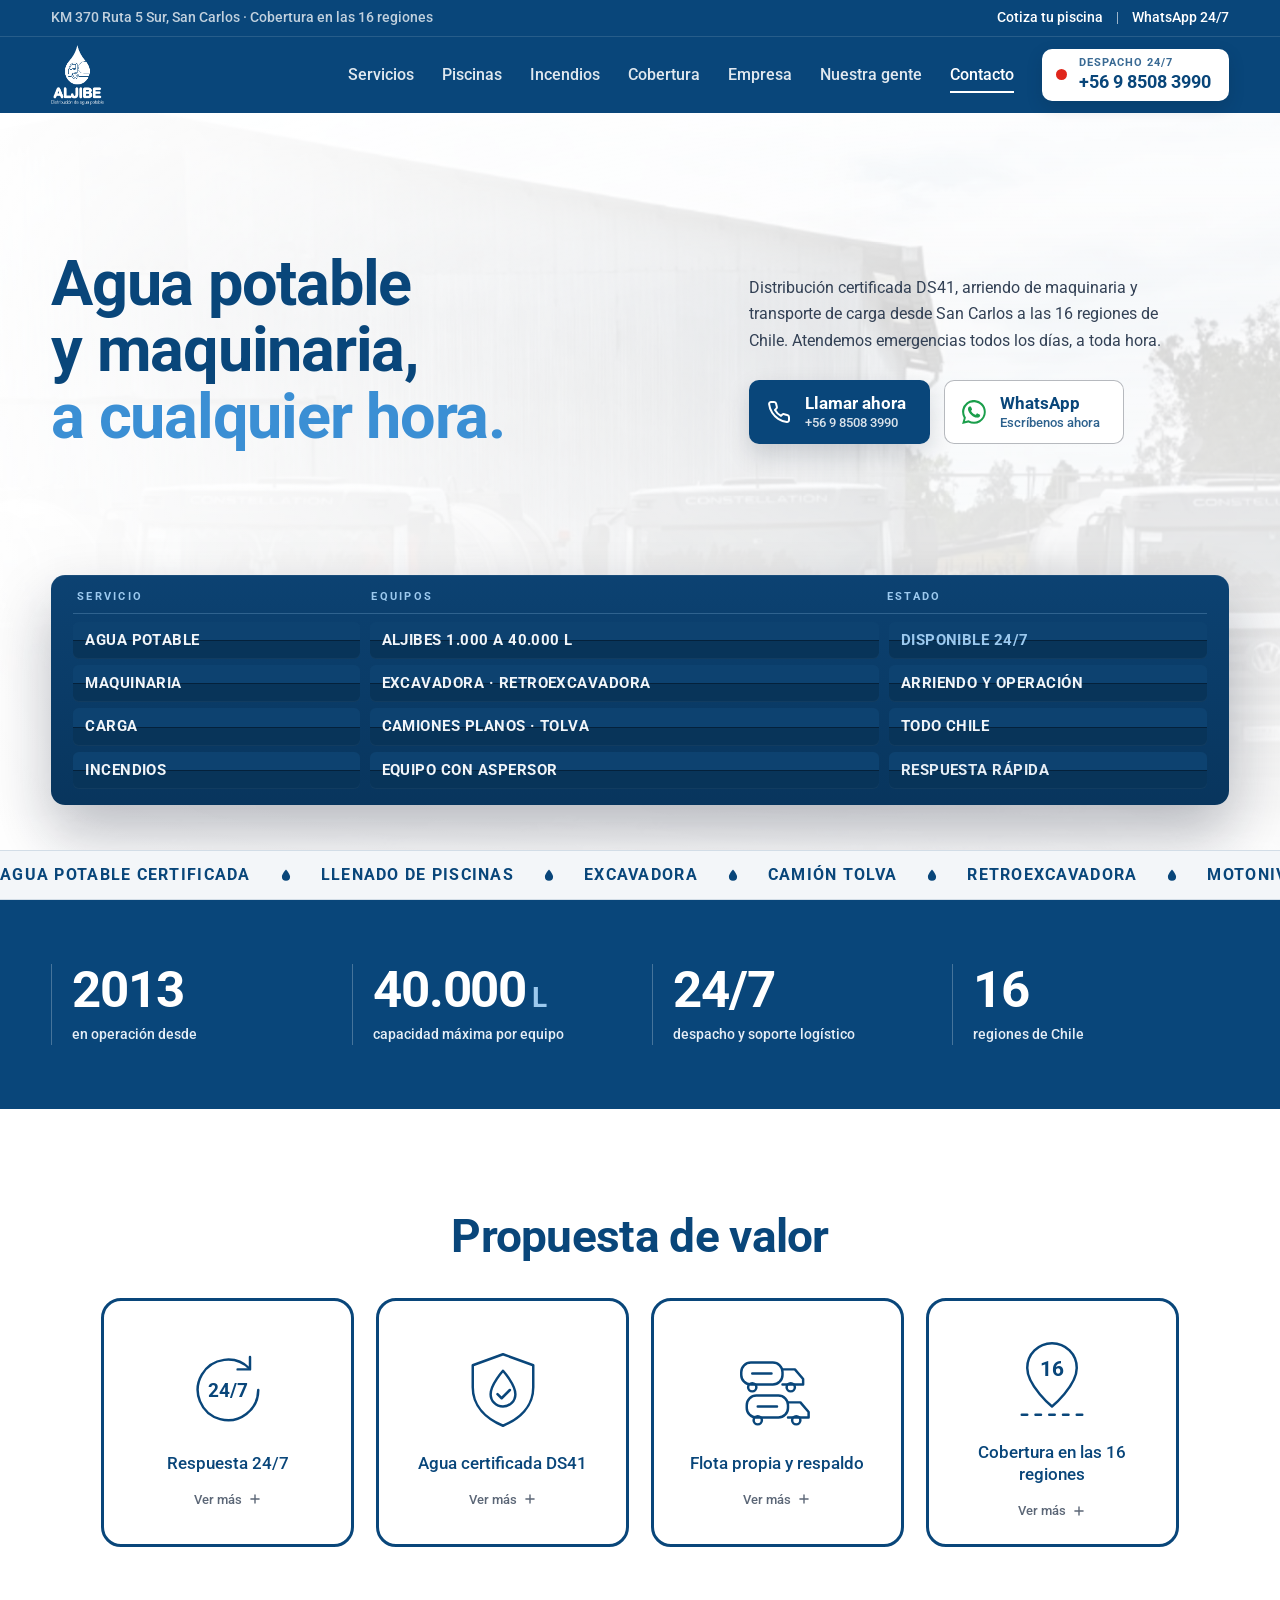
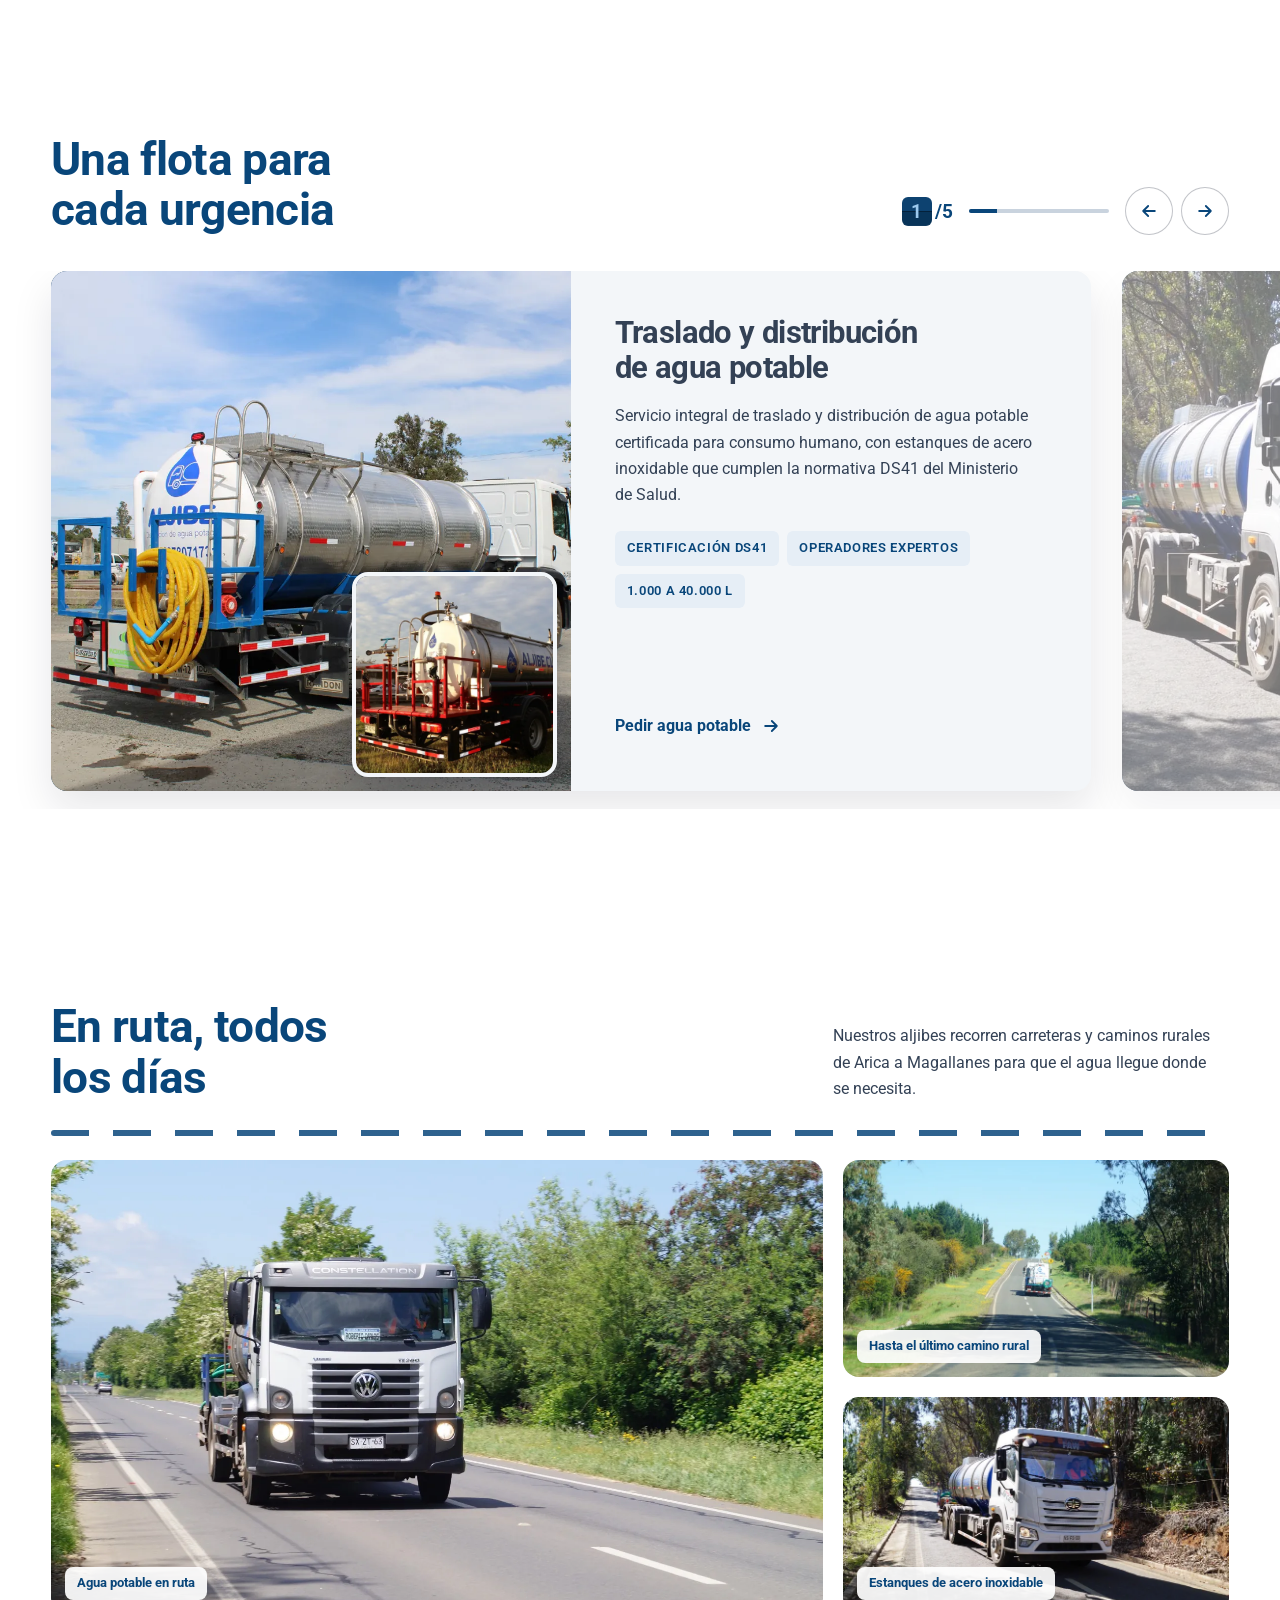
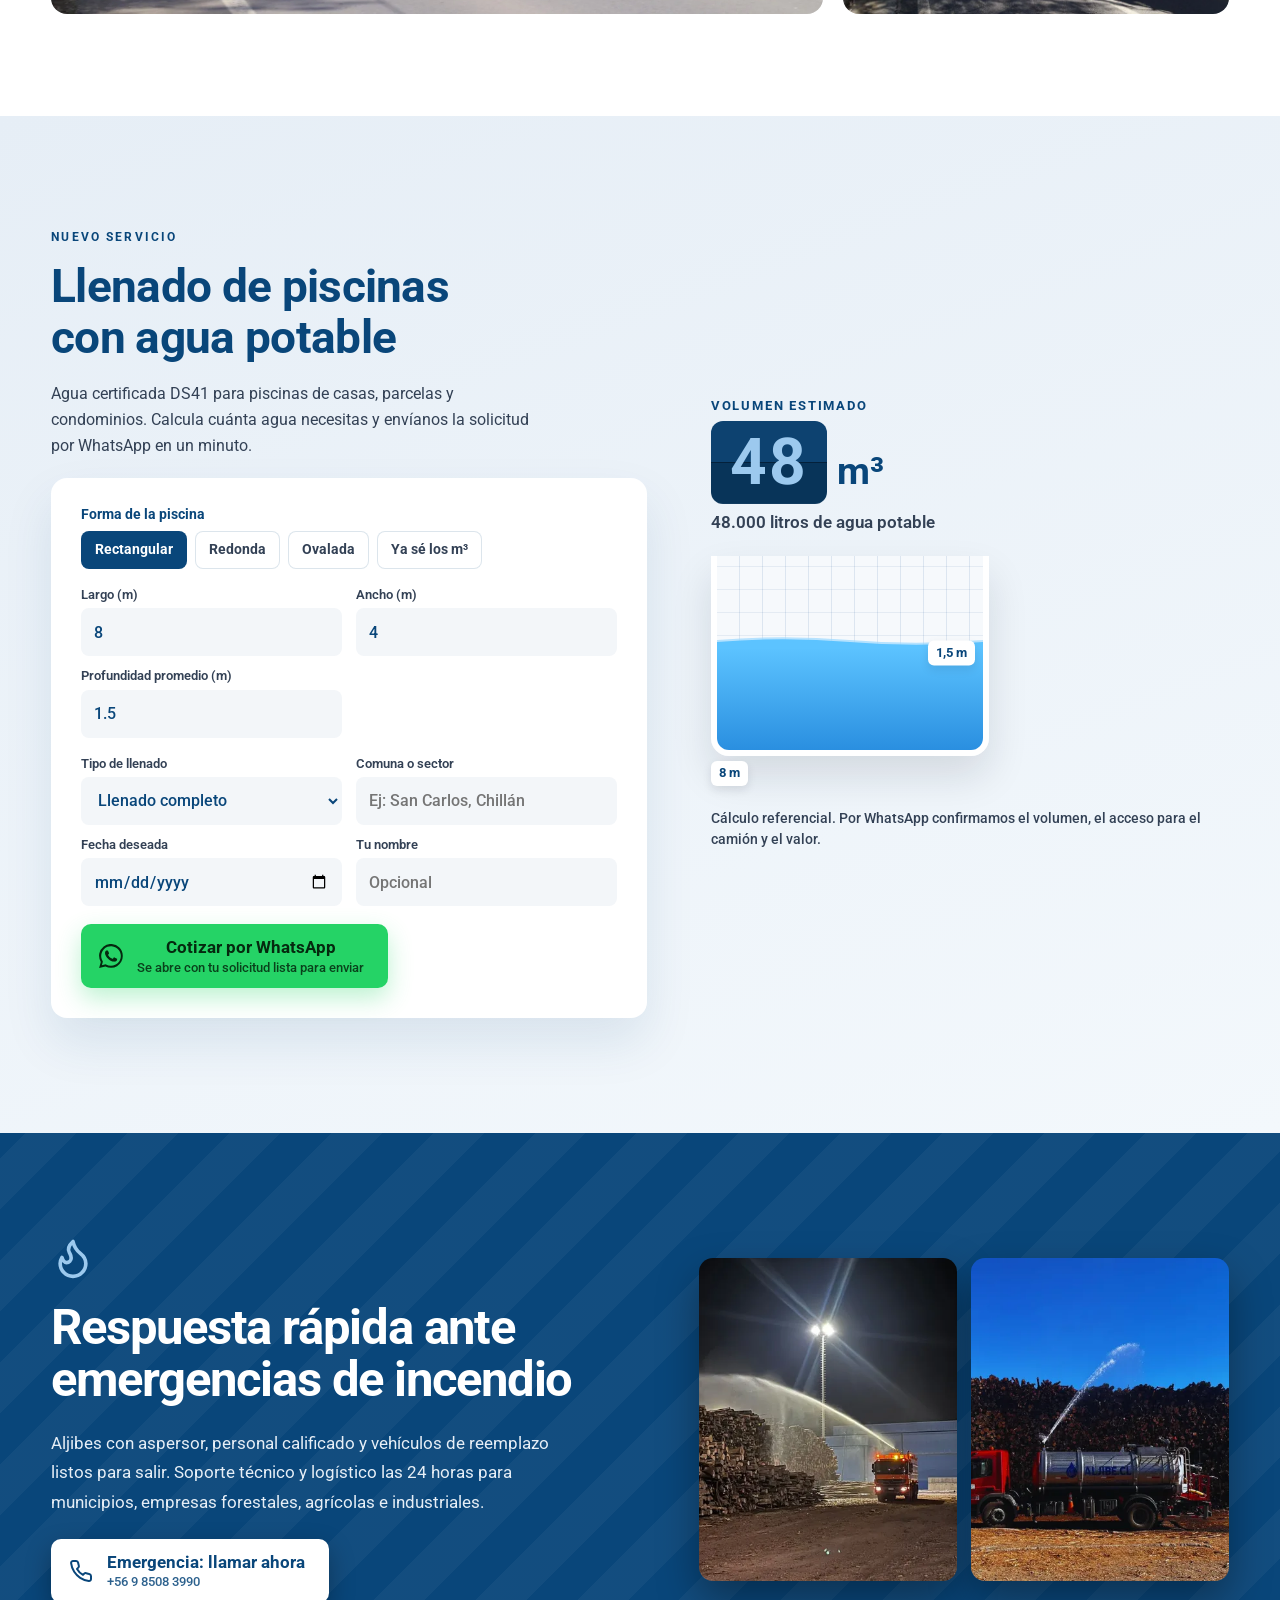
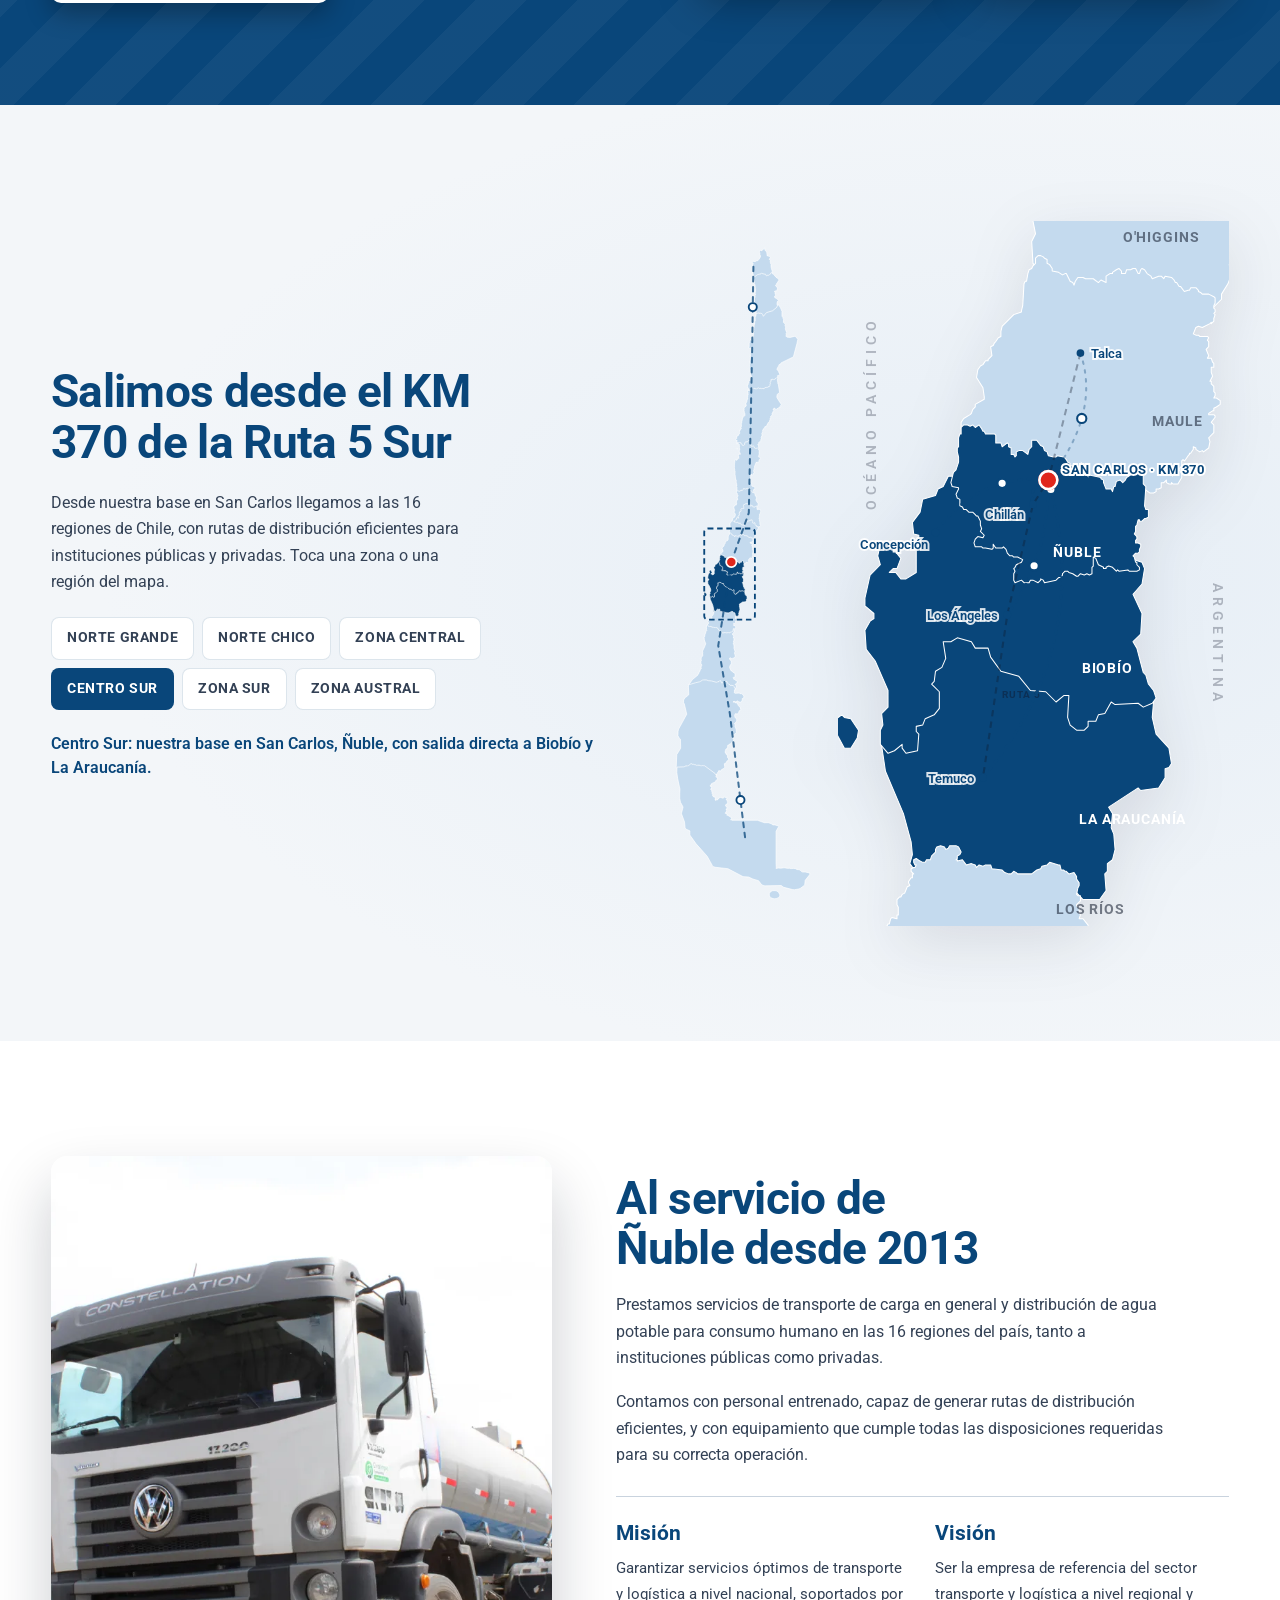
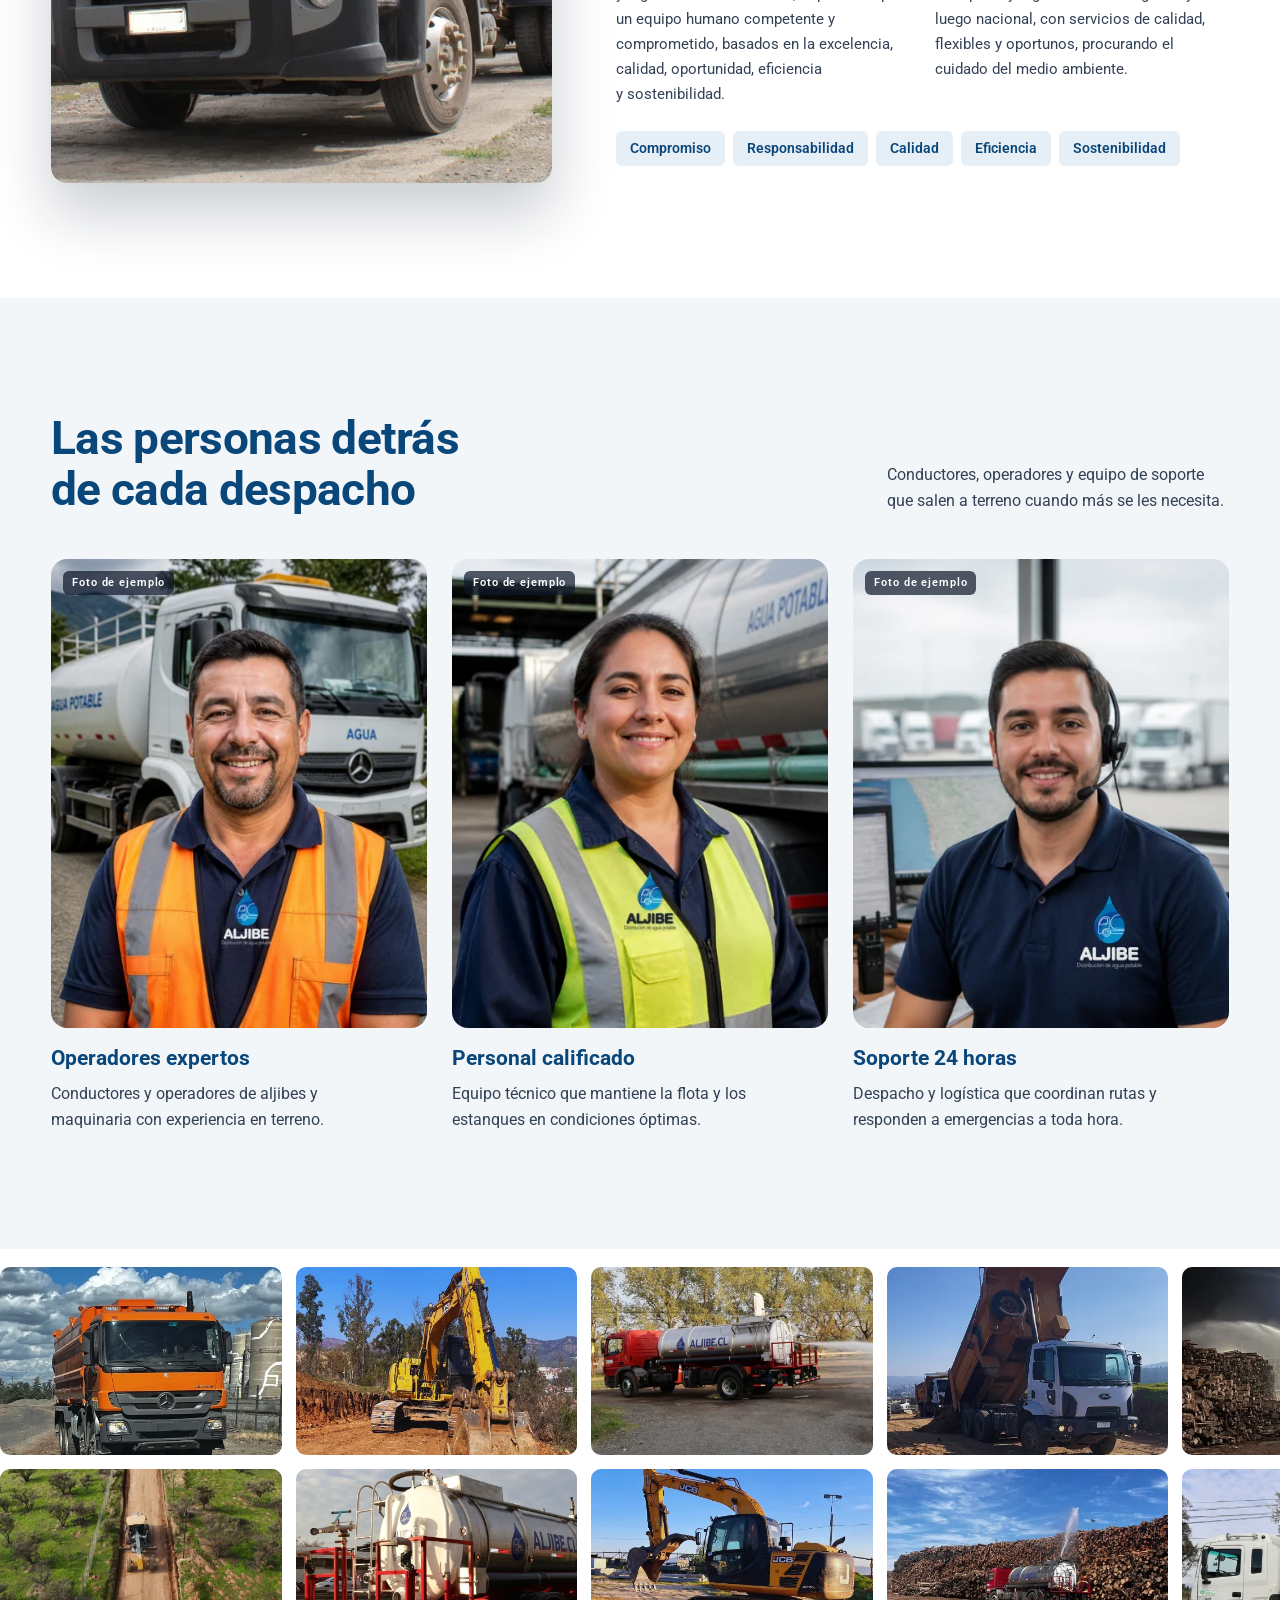
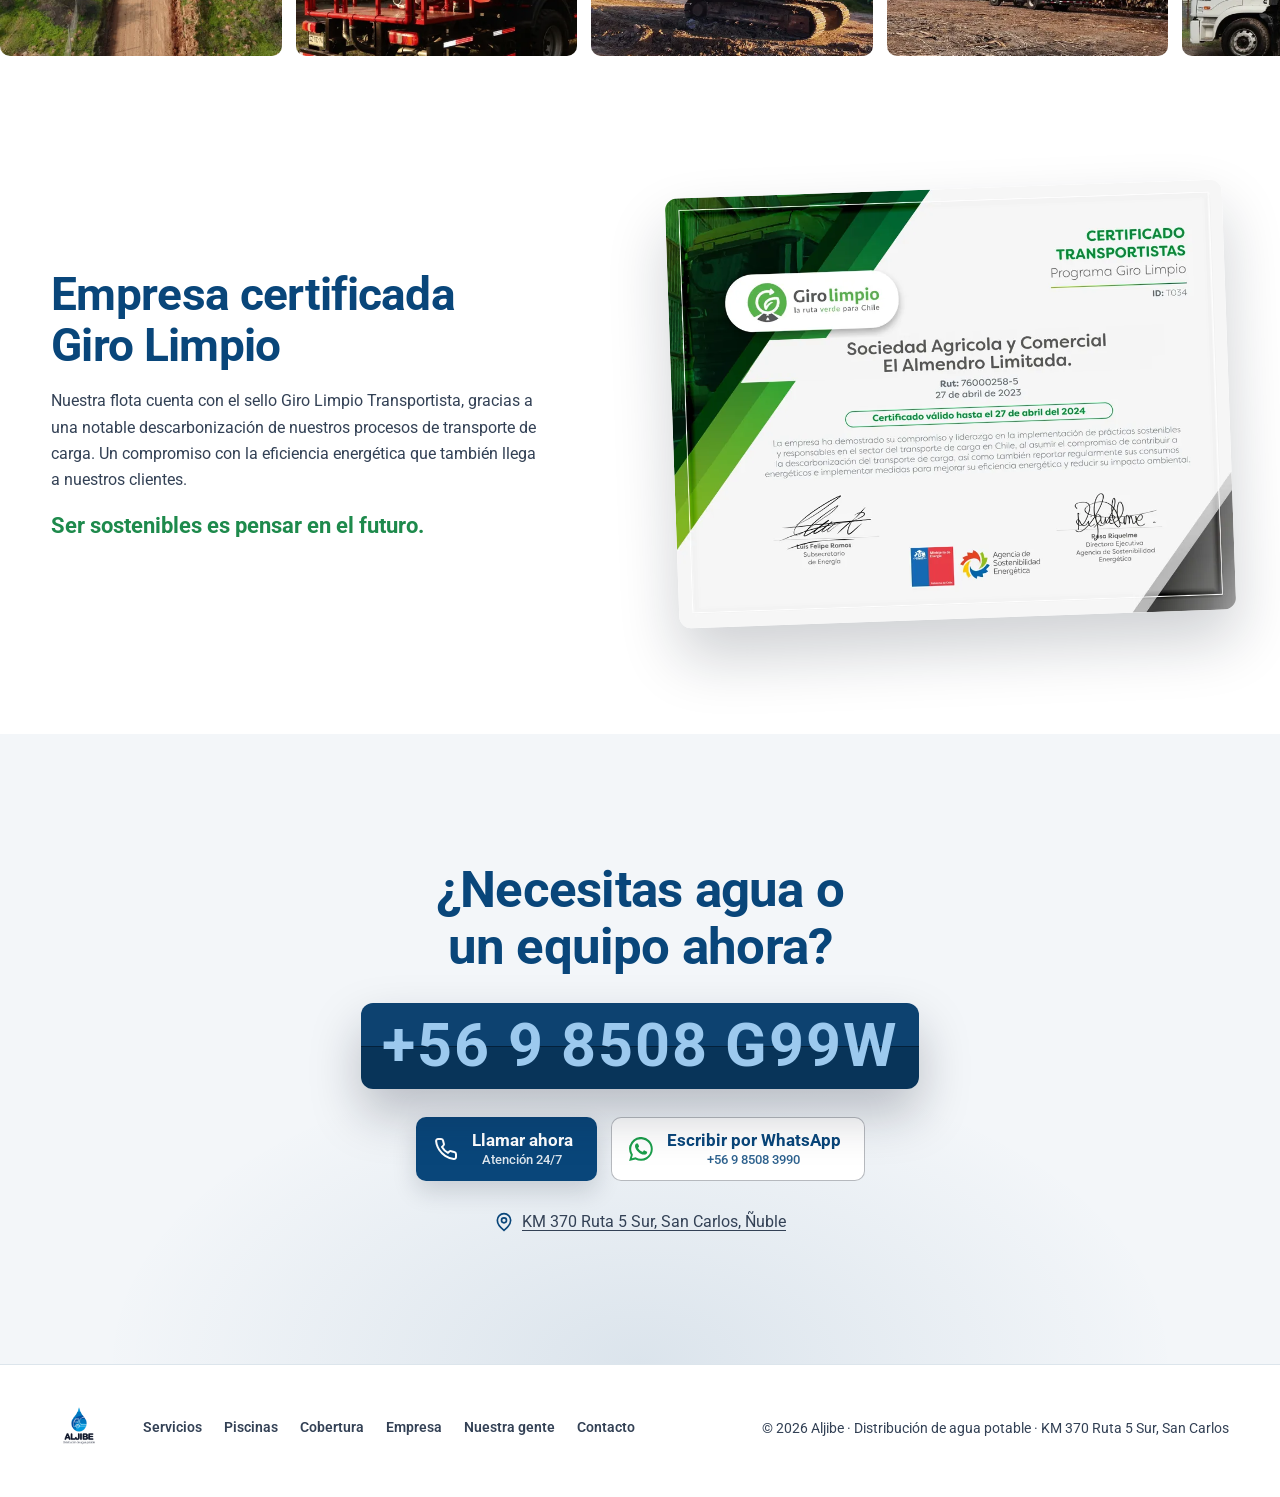
==== commit e2ec77e0: "Barra superior azul fija estilo Sotraser con logo en versión blanca Co-Authored-By: Claude Opus 5.5 " ====
--- a/index.html
+++ b/index.html
@@ -53,9 +53,16 @@
 
   <!-- Barra superior -->
   <header class="topbar" id="top">
+    <div class="topbar__util">
+      <div class="topbar__util-in">
+        <span>KM 370 Ruta 5 Sur, San Carlos · Cobertura en las 16 regiones</span>
+        <a href="#piscinas">Cotiza tu piscina</a><i aria-hidden="true"></i>
+        <a href="https://wa.me/56985083990?text=Hola%20Aljibe%2C%20necesito%20ayuda." target="_blank" rel="noopener">WhatsApp 24/7</a>
+      </div>
+    </div>
     <div class="topbar__in">
       <a class="brand" href="#top" aria-label="Aljibe, inicio">
-        <img src="img/logo.png" alt="Aljibe · Distribución de agua potable" width="92" height="92">
+        <img src="img/logo-header.png" alt="Aljibe · Distribución de agua potable" width="207" height="237">
       </a>
       <nav class="nav" id="nav" aria-label="Principal">
         <a href="#servicios">Servicios</a>
--- a/css/styles.css
+++ b/css/styles.css
@@ -32,7 +32,7 @@
   --ease-out: cubic-bezier(.16, 1, .3, 1);
   --gutter: clamp(16px, 4vw, 56px);
   --max: 1320px;
-  --topbar-h: 76px;
+  --topbar-h: 112px;
   --track-pad: max(var(--gutter), calc((100vw - var(--max)) / 2 + var(--gutter)));
 }
 
@@ -65,30 +65,37 @@
 .skip:focus { top: 12px; }
 
 /* ---------- Topbar ---------- */
+/* barra azul fija como sotraser.cl: fila de datos + fila principal; logo en versión blanca */
 .topbar {
-  position: fixed; inset: 0 0 auto; z-index: 50;
-  transition: background-color .3s var(--ease-out), box-shadow .3s var(--ease-out);
-}
-.topbar.is-solid { background: rgb(255 255 255 / .95); box-shadow: 0 6px 20px rgb(15 23 42 / .1); backdrop-filter: blur(10px); }
+  position: fixed; inset: 0 0 auto; z-index: 50; background: var(--brand); color: var(--white);
+  transition: box-shadow .3s var(--ease-out);
+}
+.topbar.is-solid { box-shadow: 0 8px 24px rgb(4 33 59 / .28); }
+.topbar__util { border-bottom: 1px solid rgb(255 255 255 / .12); }
+.topbar__util-in { max-width: var(--max); margin: 0 auto; height: 36px; padding: 0 var(--gutter); display: flex; align-items: center; justify-content: flex-end; gap: 14px; font: 500 .85rem/1 var(--f-head); }
+.topbar__util-in a { color: var(--white); text-decoration: none; }
+.topbar__util-in a:hover { text-decoration: underline; }
+.topbar__util-in span { color: rgb(255 255 255 / .75); margin-right: auto; }
+.topbar__util-in i { width: 1px; height: 12px; background: rgb(255 255 255 / .6); }
 .topbar__in {
-  max-width: var(--max); margin: 0 auto; height: var(--topbar-h);
+  max-width: var(--max); margin: 0 auto; height: 76px;
   padding: 0 var(--gutter); display: flex; align-items: center; gap: 28px;
 }
-.brand img { width: 64px; height: 64px; object-fit: contain; }
-.nav { display: flex; gap: 28px; margin-left: auto; font: 600 .95rem/1 var(--f-head); }
-.nav a { text-decoration: none; color: var(--ink-2); padding: 8px 0; position: relative; transition: color .2s; }
-.nav a::after { content: ""; position: absolute; left: 0; right: 0; bottom: 0; height: 2px; background: var(--brand); transform: scaleX(0); transform-origin: left; transition: transform .3s var(--ease-out); }
-.nav a:hover, .nav a.is-active { color: var(--ink); }
+.brand img { width: auto; height: 60px; object-fit: contain; }
+.nav { display: flex; gap: 28px; margin-left: auto; font: 500 1rem/1 var(--f-head); }
+.nav a { text-decoration: none; color: rgb(255 255 255 / .88); padding: 10px 0; position: relative; transition: color .2s; }
+.nav a::after { content: ""; position: absolute; left: 0; right: 0; bottom: 0; height: 2px; background: var(--white); transform: scaleX(0); transform-origin: left; transition: transform .3s var(--ease-out); }
+.nav a:hover, .nav a.is-active { color: var(--white); }
 .nav a:hover::after, .nav a.is-active::after { transform: scaleX(1); }
 
 .dispatch {
   display: flex; align-items: center; gap: 12px; text-decoration: none;
-  background: var(--beacon); color: var(--on-beacon);
+  background: var(--white); color: var(--brand);
   padding: 9px 18px 9px 14px; border-radius: 10px;
-  box-shadow: 0 6px 16px rgb(15 23 42 / .15);
+  box-shadow: 0 6px 16px rgb(4 33 59 / .2);
   transition: transform .2s var(--ease-out), box-shadow .2s, background-color .2s;
 }
-.dispatch:hover { transform: translateY(-1px); background: var(--beacon-hi); box-shadow: 0 10px 24px rgb(15 23 42 / .22); }
+.dispatch:hover { transform: translateY(-1px); background: var(--lav); box-shadow: 0 10px 24px rgb(4 33 59 / .3); }
 .dispatch__txt { display: flex; flex-direction: column; line-height: 1; }
 .dispatch__txt small { font: 700 .66rem/1 var(--f-head); letter-spacing: .1em; text-transform: uppercase; opacity: .8; }
 .dispatch__txt strong { font: 700 1.12rem/1.1 var(--f-head); margin-top: 4px; }
@@ -96,7 +103,7 @@
 .beacon { width: 11px; height: 11px; border-radius: 50%; background: #e0261b; box-shadow: 0 0 0 0 rgb(224 38 27 / .6); animation: beacon 1.6s infinite; }
 @keyframes beacon { 0% { box-shadow: 0 0 0 0 rgb(224 38 27 / .55); } 70% { box-shadow: 0 0 0 10px rgb(224 38 27 / 0); } 100% { box-shadow: 0 0 0 0 rgb(224 38 27 / 0); } }
 
-.menu-btn { display: none; margin-left: 4px; background: none; border: 0; color: var(--ink); width: 44px; height: 44px; padding: 10px; border-radius: 8px; cursor: pointer; }
+.menu-btn { display: none; margin-left: 4px; background: none; border: 0; color: var(--white); width: 44px; height: 44px; padding: 10px; border-radius: 8px; cursor: pointer; }
 .menu-btn svg { width: 24px; height: 24px; }
 
 /* ---------- Buttons ---------- */
@@ -492,17 +499,19 @@
 }
 @media (max-width: 960px) {
   :root { --topbar-h: 66px; }
-  .brand img { width: 52px; height: 52px; }
+  .topbar__util { display: none; }
+  .topbar__in { height: var(--topbar-h); }
+  .brand img { height: 50px; }
   .menu-btn { display: block; }
   .nav {
     position: fixed; inset: var(--topbar-h) 0 auto; flex-direction: column; gap: 0;
-    background: rgb(255 255 255 / .98); padding: 8px var(--gutter) 20px; margin: 0;
+    background: var(--brand); padding: 8px var(--gutter) 20px; margin: 0;
     transform: translateY(-8px); opacity: 0; visibility: hidden;
     transition: opacity .25s var(--ease-out), transform .25s var(--ease-out), visibility .25s;
-    box-shadow: 0 20px 40px rgb(15 23 42 / .12);
+    box-shadow: 0 20px 40px rgb(4 33 59 / .3); border-top: 1px solid rgb(255 255 255 / .12);
   }
   .nav.is-open { opacity: 1; transform: none; visibility: visible; }
-  .nav a { padding: 16px 0; font-size: 1.05rem; border-bottom: 1px solid var(--line); }
+  .nav a { padding: 16px 0; font-size: 1.05rem; border-bottom: 1px solid rgb(255 255 255 / .12); }
   .nav a::after { display: none; }
   .dispatch { margin-left: auto; padding: 8px 14px; }
   .hero__in { grid-template-columns: 1fr; align-items: start; }
